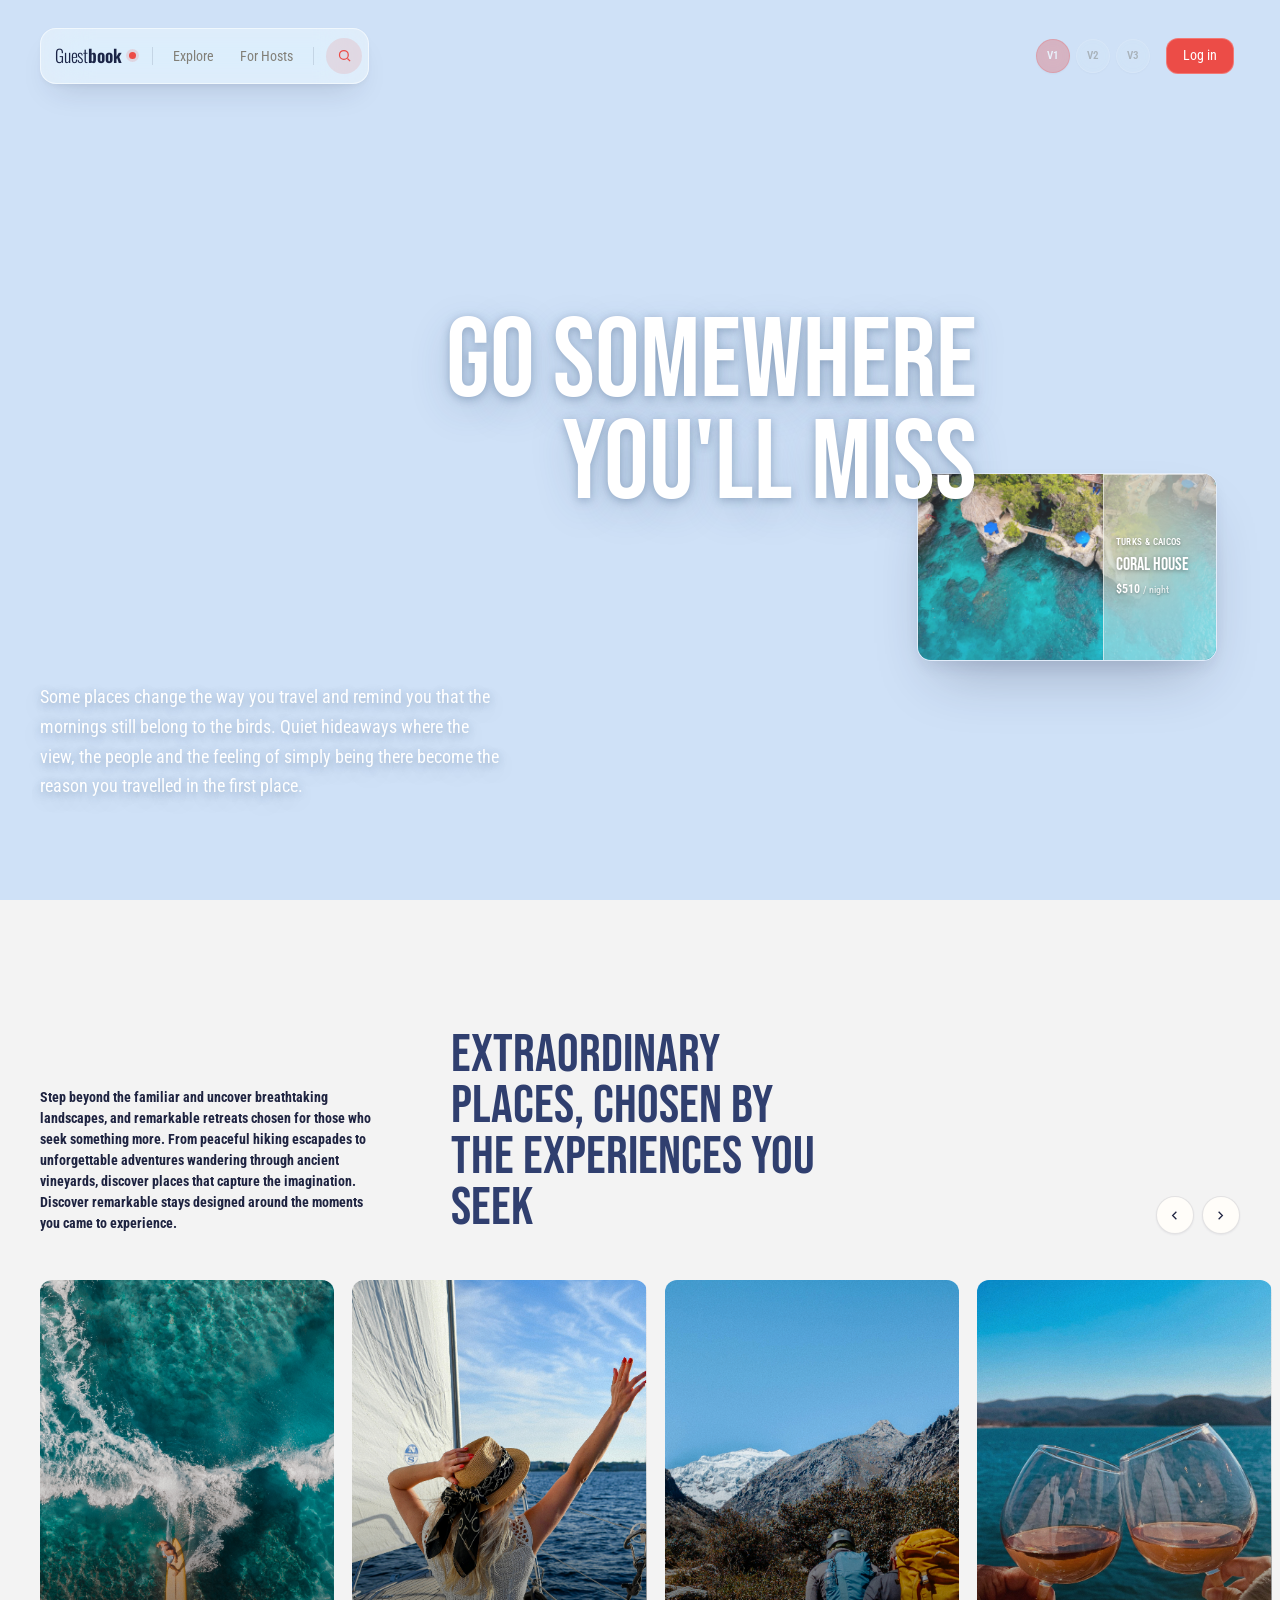
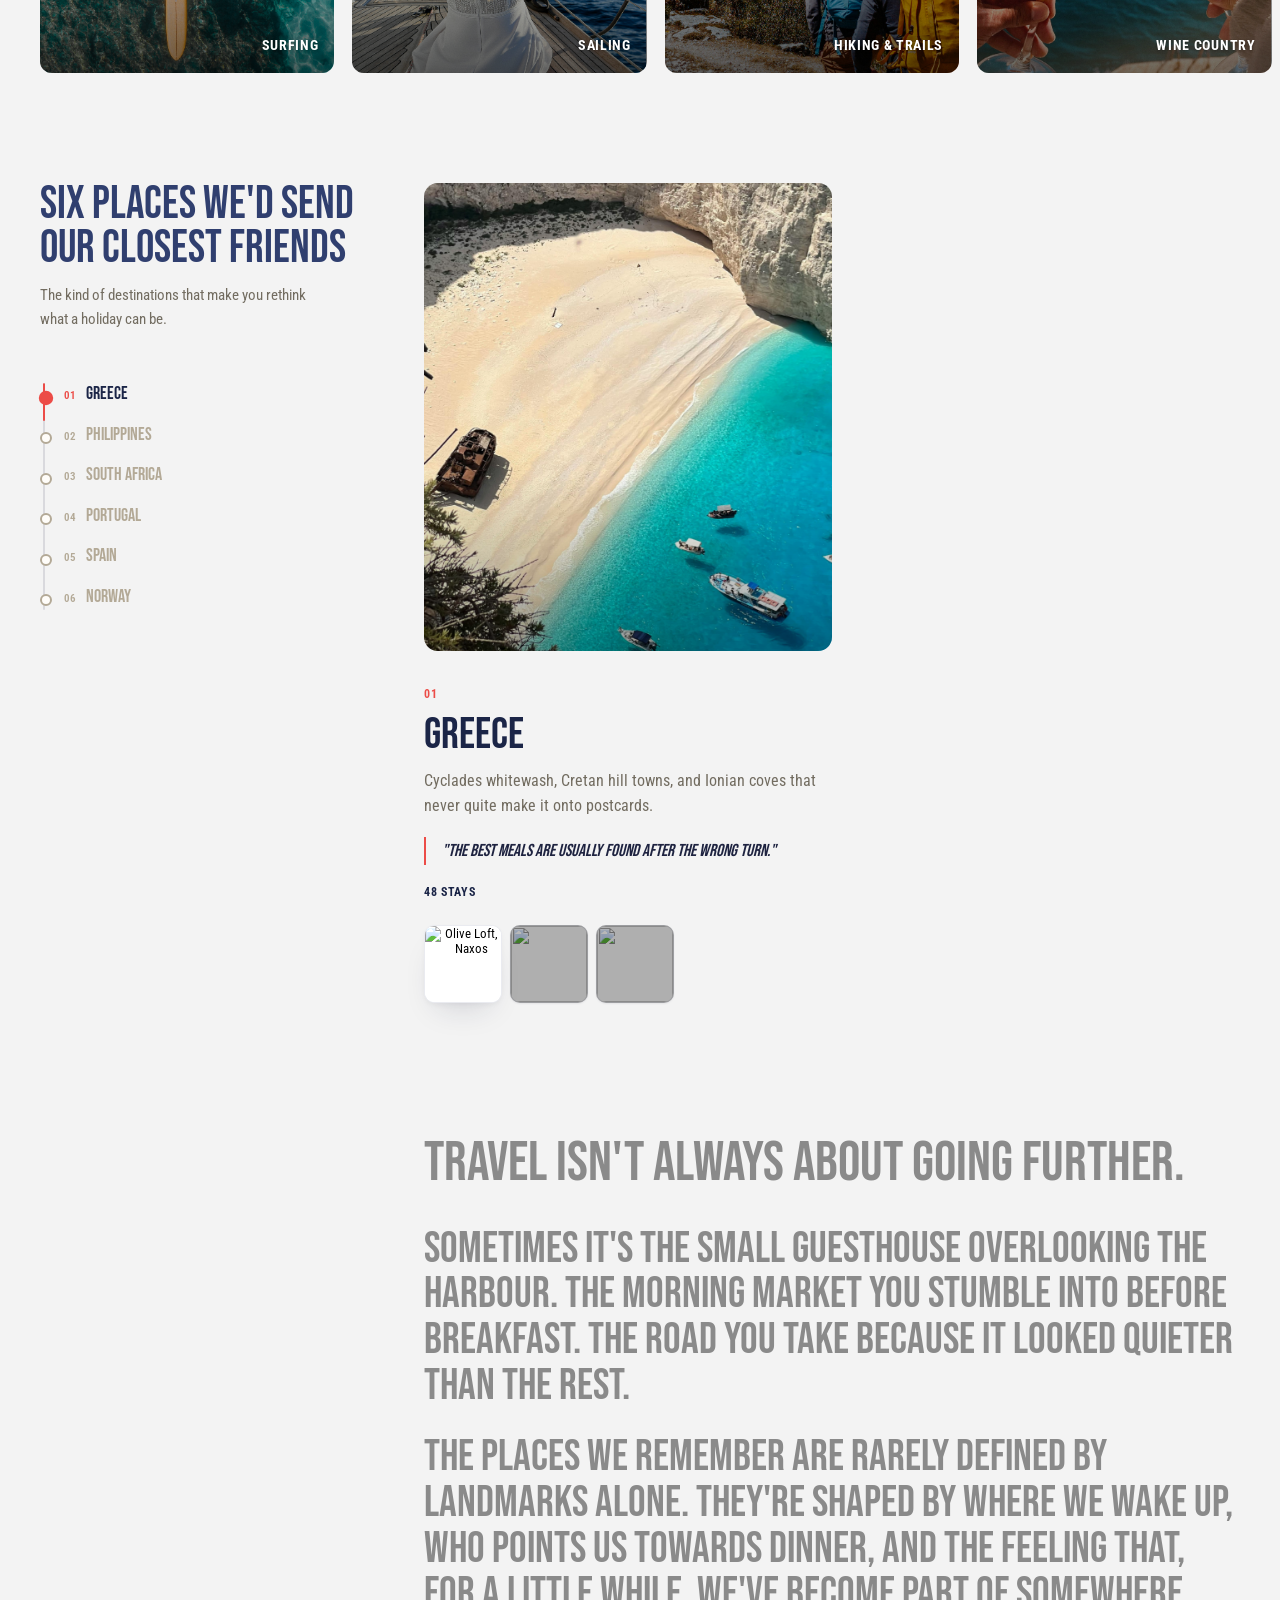
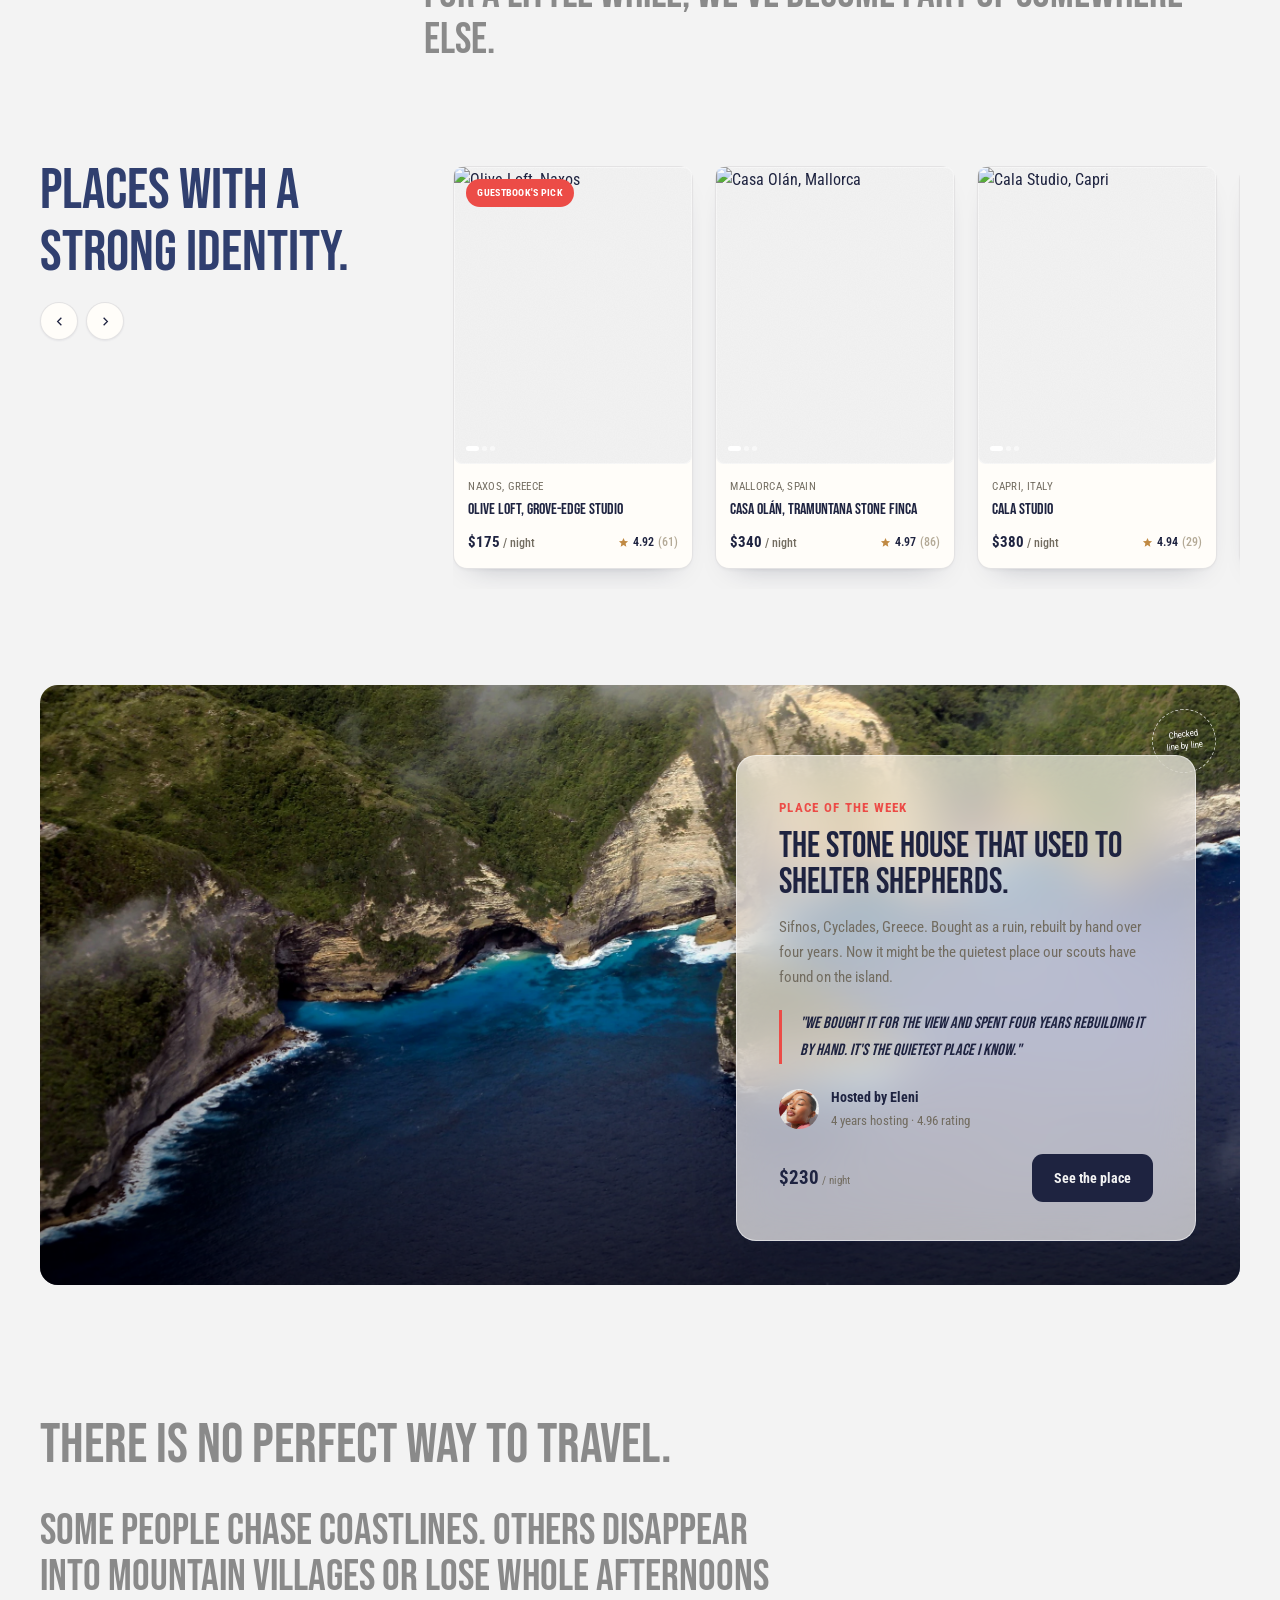
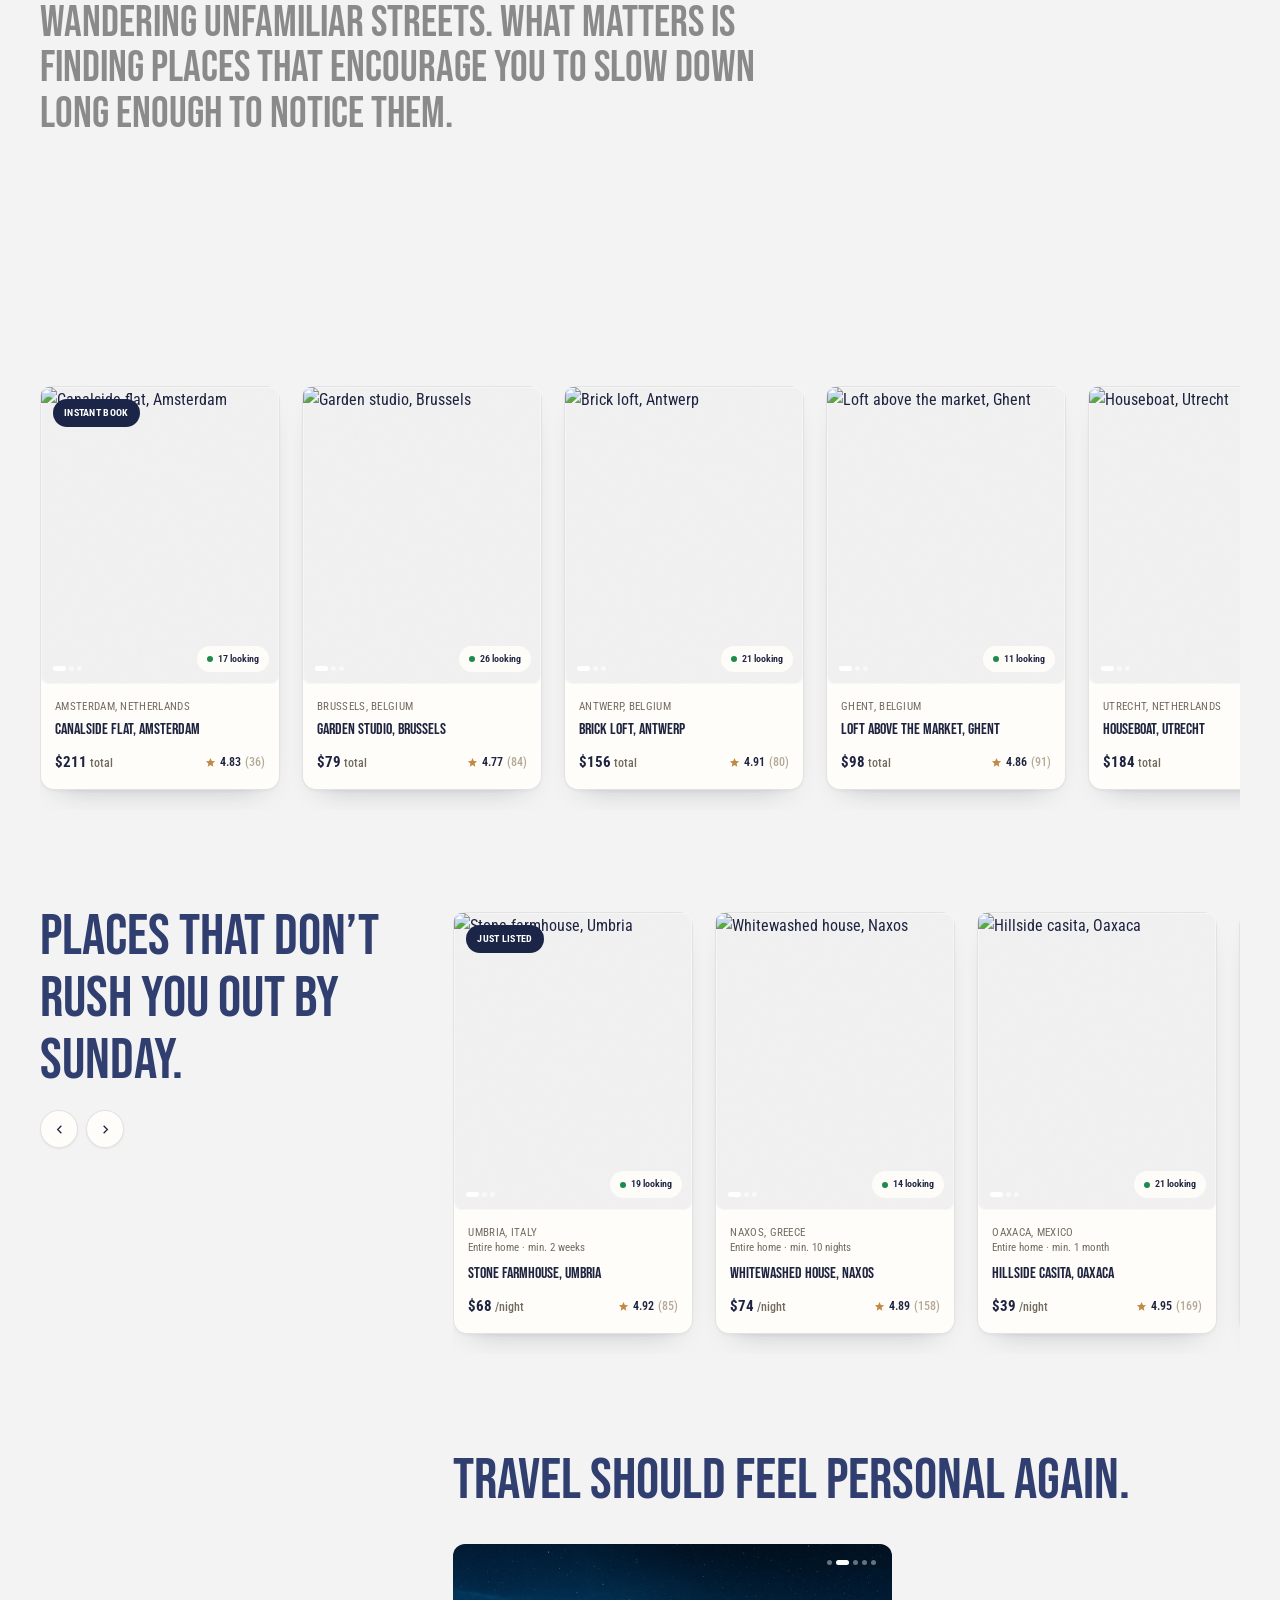
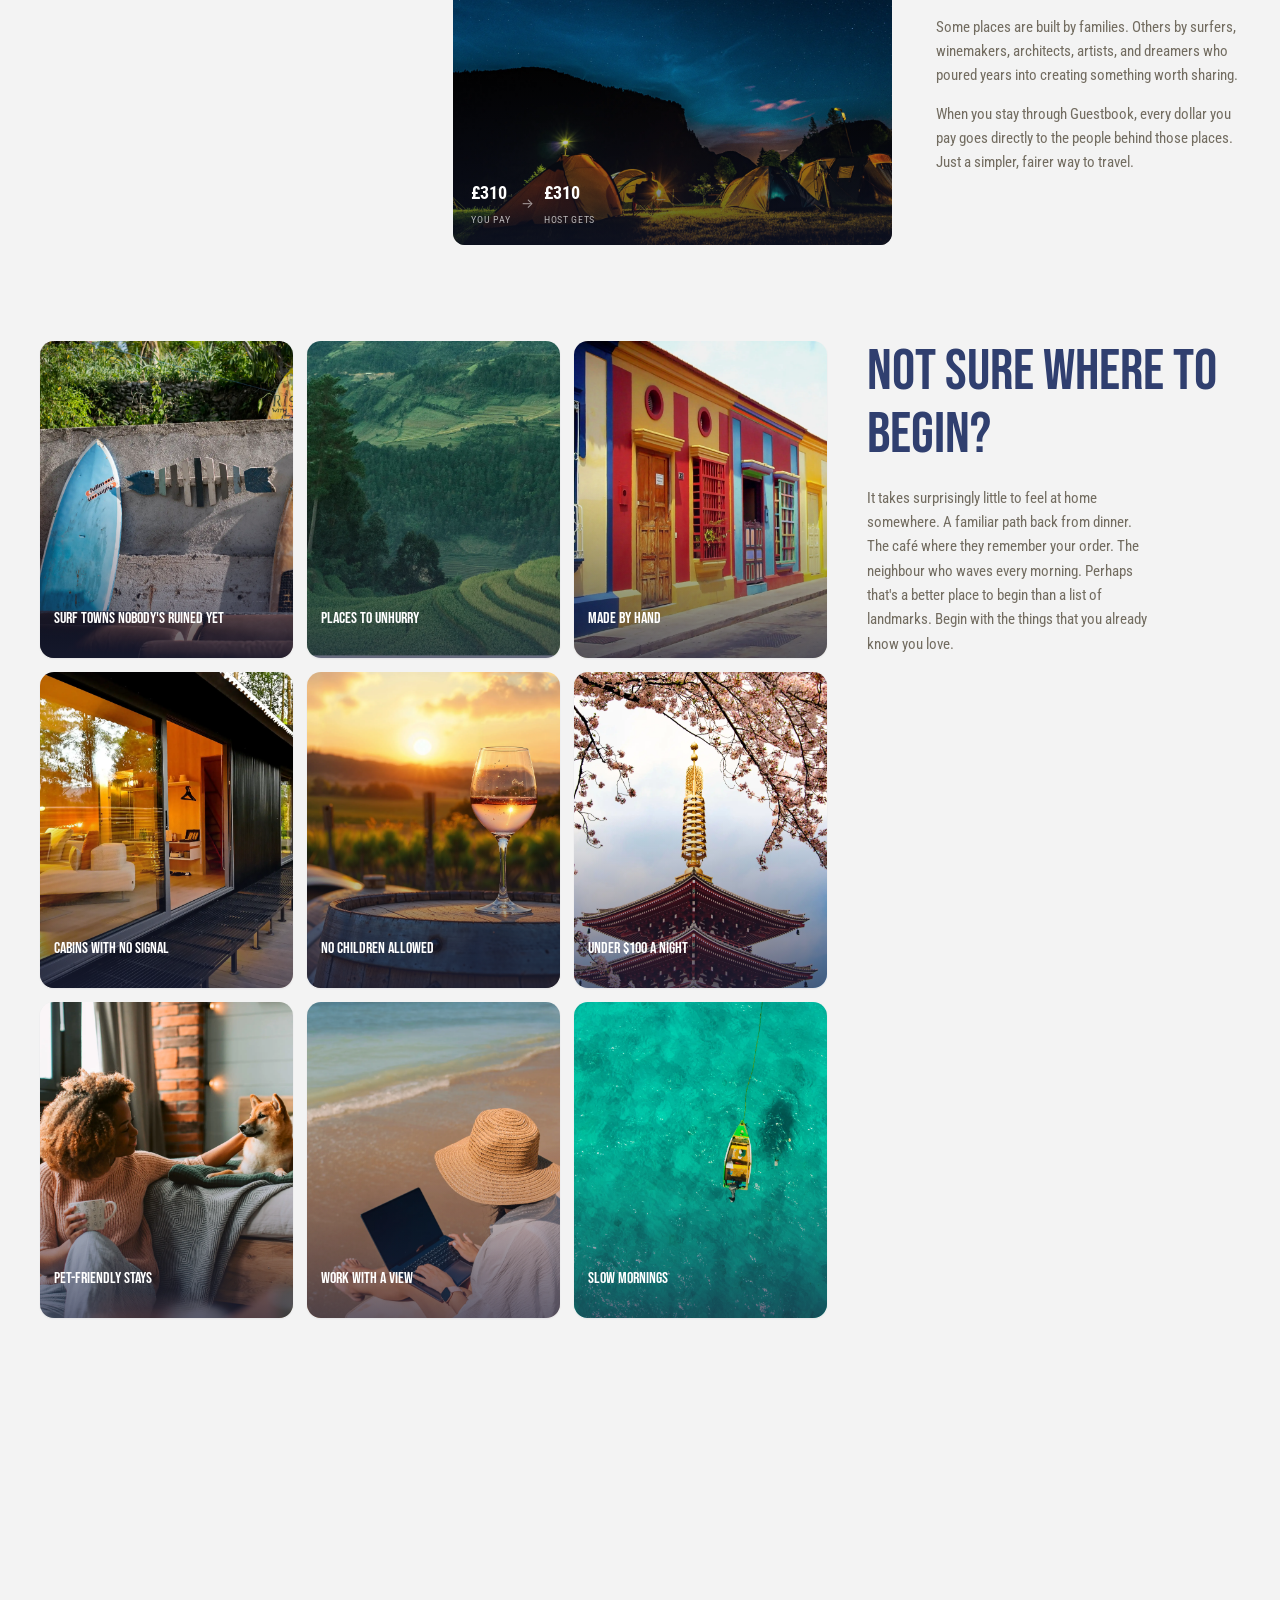
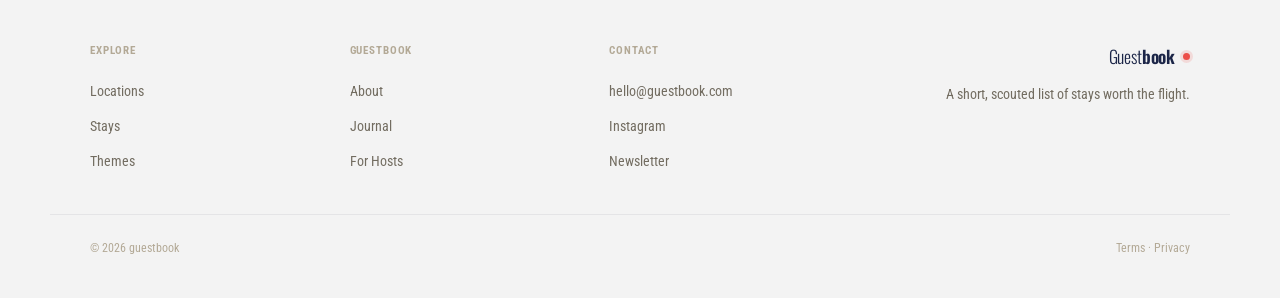
==== v1/index.html @ 3a571636 "Add files via upload" ====
<!DOCTYPE html>
<html lang="en">
<head>
<meta charset="UTF-8">
<meta name="viewport" content="width=device-width, initial-scale=1.0">
<title>guestbook · stays worth the flight</title>
<meta name="description" content="A short, scouted list of stays worth the flight — hand-picked homes across six locations, updated a few times a year, never padded to look longer.">
<meta name="theme-color" content="#1B2547">
<meta property="og:title" content="guestbook · stays worth the flight">
<meta property="og:description" content="A short, scouted list of stays worth the flight — hand-picked homes across six locations, updated a few times a year.">
<meta property="og:image" content="../listings/1.webp">
<meta property="og:type" content="website">
<meta name="twitter:card" content="summary_large_image">
<link rel="icon" type="image/svg+xml" href="data:image/svg+xml,%3Csvg%20xmlns%3D%27http%3A//www.w3.org/2000/svg%27%20viewBox%3D%270%200%2064%2064%27%3E%3Crect%20width%3D%2764%27%20height%3D%2764%27%20rx%3D%2714%27%20fill%3D%27%2362addc%27/%3E%3Ctext%20x%3D%2732%27%20y%3D%2745%27%20font-family%3D%27Instrument%20Sans%2C%20-apple-system%2C%20sans-serif%27%20font-weight%3D%27700%27%20font-size%3D%2734%27%20text-anchor%3D%27middle%27%20fill%3D%27%23ffffff%27%3EM%3C/text%3E%3C/svg%3E">
<link rel="preconnect" href="https://fonts.googleapis.com">
<link rel="preconnect" href="https://fonts.gstatic.com" crossorigin>
<link href="https://fonts.googleapis.com/css2?family=Bebas+Neue&family=Oswald:wght@300;400;500;600;700&family=Roboto+Condensed:ital,wght@0,400;0,500;0,700;1,400&family=Barlow+Condensed:wght@400;500;600;700&family=Inter:wght@400;500;600;700&display=swap" rel="stylesheet">
<style>
:root{
  /* surface */
  --peach:#f3f3f3;
  --peach-deep:#f3f3f3;
  --card:#FFFDF9;
  --ink:#1E2340;
  --ink-soft:#726C60;
  --ink-faint:#B3A996;
  --line:rgba(30,35,64,.12);
  --line-soft:rgba(30,35,64,.07);

  /* accents */
  --coral:#EC4C47;
  --coral-deep:#ff364e;
  --navy:#1B2547;
  --amber:#C08A44;

  --f-display:'Bebas Neue', 'Oswald', 'Arial Narrow', 'Haettenschweiler', 'Impact', sans-serif;
  --f-ui:'Roboto Condensed', 'Barlow Condensed', 'Inter', 'Arial Narrow', 'Helvetica Neue', Arial, sans-serif;
  --f-mono:'Roboto Condensed', 'Barlow Condensed', 'Inter', 'Arial Narrow', 'Helvetica Neue', Arial, sans-serif;

  --shadow-sm:0 1px 2px rgba(30,35,64,.07);
  --shadow-md:0 16px 32px -14px rgba(30,35,64,.18), 0 3px 8px -3px rgba(30,35,64,.09);
  --shadow-lg:0 30px 60px -20px rgba(30,35,64,.28), 0 8px 18px -6px rgba(30,35,64,.12);
  --shadow-md-hover:0 16px 32px -14px rgba(30,35,64,.09), 0 3px 8px -3px rgba(30,35,64,.045);
  --shadow-lg-hover:0 30px 60px -20px rgba(30,35,64,.14), 0 8px 18px -6px rgba(30,35,64,.06);
  --ease:cubic-bezier(.22,.61,.36,1);

  --noise-fine:url("data:image/svg+xml;utf8,<svg xmlns='http://www.w3.org/2000/svg' width='180' height='180'><filter id='n'><feTurbulence type='fractalNoise' baseFrequency='0.8' numOctaves='3' stitchTiles='stitch'/><feColorMatrix type='matrix' values='0 0 0 0 0  0 0 0 0 0  0 0 0 0 0  0 0 0 0.16 0'/></filter><rect width='100%25' height='100%25' filter='url(%23n)'/></svg>");
  --coral-wash:linear-gradient(160deg, rgba(255,54,78,.14), rgba(27,37,71,.06));

  /* hero sky */
  --sky-field:#cfe1f7;
}
*{box-sizing:border-box; margin:0; padding:0;}
html{scroll-behavior:smooth;}
body{ background:var(--peach); color:var(--ink); font-family:var(--f-ui); font-size:16px; line-height:1.65; -webkit-font-smoothing:antialiased; overflow-x:hidden; position:relative; }
/* whisper-quiet grain so the peach reads as paper, not a flat swatch */
body::before{ content:''; position:fixed; inset:0; z-index:1; pointer-events:none; opacity:.5; mix-blend-mode:multiply;
  background-image:url("data:image/svg+xml;utf8,<svg xmlns='http://www.w3.org/2000/svg' width='180' height='180'><filter id='n'><feTurbulence type='fractalNoise' baseFrequency='0.9' numOctaves='2' stitchTiles='stitch'/><feColorMatrix type='matrix' values='0 0 0 0 0  0 0 0 0 0  0 0 0 0 0  0 0 0 0.03 0'/></filter><rect width='100%25' height='100%25' filter='url(%23n)'/></svg>");
}
a{ color:inherit; text-decoration:none; }
img{ max-width:100%; display:block; }
button{ font-family:inherit; cursor:pointer; border:none; background:none; }
:focus-visible{ outline:2px solid var(--coral); outline-offset:3px; }
.wrap{ max-width:1360px; margin:0 auto; padding:0 40px; }
section.wrap{ margin-bottom:96px; }
#journal{ margin-bottom:100px; }
section{ position:relative; }
.reveal{ opacity:0; transform:translateY(18px); transition:opacity .8s var(--ease), transform .8s var(--ease); }
.reveal.in-view{ opacity:1; transform:translateY(0); }
.eyebrow{ display:inline-flex; align-items:center; gap:8px; font-family:var(--f-ui); font-size:clamp(.75rem,1vw,.875rem); font-weight:700; line-height:1.2; letter-spacing:.1em; text-transform:uppercase; color:var(--coral); margin-bottom:14px; }
.ph{ position:relative; overflow:hidden; background:var(--peach-deep); }
.ph img{ width:100%; height:100%; object-fit:cover; }
.ph .shade{ position:absolute; inset:0; background:linear-gradient(180deg, rgba(0,0,0,0) 45%, rgba(0,0,0,.55) 100%); pointer-events:none; }

main{ padding-top:0; }
.hero{ position:relative; z-index:2; padding-top:0; padding-bottom:11vh; margin-bottom:130px; min-height:100vh; display:flex; align-items:flex-end; overflow:hidden; isolation:isolate; }
.hero-media{
  position:absolute; inset:0; z-index:-2; overflow:hidden;
  background-color:var(--sky-field);
}
.hero .wrap{ width:100%; }

@media (max-width:640px){
  .sec-head h2{ white-space:normal; }
}
@media (max-width:760px){
  .hero{ padding-top:0; padding-bottom:9vh; min-height:88vh; }
}

/* ============ HERO ============ */
/* 18-column x 8-row overlay grid for placing hero elements */
.hero-grid{ position:relative; display:grid; grid-template-columns:repeat(18,1fr); grid-template-rows:repeat(8,minmax(0,1fr)); gap:8px; height:calc(64vh + 100px); }

.hero-left{ position:absolute; top:25%; height:calc(25% + 10px); right:calc(27.7778% - 70px); width:calc(46.6667% + 10px); z-index:10; display:flex; align-items:center; justify-content:flex-end; }

/* glass scale card, sits under the header — reposition by editing top/right on .hero-scale */
.hero-scale{ position:absolute; z-index:5; top:calc(50% + 10px); right:calc(27.7778% - 70px - 60px - 90px - 90px); width:calc((46.6667% + 10px) / 2 * 1.5 * 0.7); height:calc((25% + 10px) / 2 * 2 * 1.5 * 0.7); border-radius:14px; overflow:hidden; box-shadow:var(--shadow-lg); border:1px solid rgba(255,255,255,.4); isolation:isolate; }
.hero-scale-media{ position:absolute; inset:0; width:100%; height:100%; }
.hero-scale-media img{ position:absolute; inset:0; width:100%; height:100%; object-fit:cover; opacity:0; transition:opacity 1.1s ease; }
.hero-scale-media img.is-active{ opacity:1; z-index:1; }
.hero-scale-sheen{ position:absolute; inset:0; z-index:2; pointer-events:none; background:rgba(255,255,255,.14); }
.hero-scale-glass{ position:absolute; top:0; right:0; z-index:3; width:38%; height:100%; background:rgba(255,255,255,.42); backdrop-filter:blur(34px) saturate(160%); -webkit-backdrop-filter:blur(34px) saturate(160%); border-left:1px solid rgba(255,255,255,.55); box-shadow:inset 0 1px 0 rgba(255,255,255,.55); display:flex; flex-direction:column; justify-content:center; align-items:flex-start; gap:6px; padding:10px 12px; }
.hero-scale-loc{ font-family:var(--f-mono); font-size:.56rem; letter-spacing:.04em; text-transform:uppercase; font-weight:600; color:#fff; text-shadow:0 1px 3px rgba(0,0,0,.35); }
.hero-scale-title{ font-family:var(--f-display); font-weight:400; font-size:1.1rem; line-height:1.05; letter-spacing:0; color:#fff; text-shadow:0 1px 4px rgba(0,0,0,.4); }
.hero-scale-price{ font-family:var(--f-mono); font-weight:700; font-size:.72rem; color:#fff; text-shadow:0 1px 3px rgba(0,0,0,.35); }
.hero-scale-price span{ font-weight:500; color:rgba(255,255,255,.75); font-size:.62rem; }
.hero-text h1{ font-family:var(--f-display); font-weight:400; font-size:calc(clamp(3.6rem,8vw,7rem) + 10px); line-height:.9; letter-spacing:0; color:#fff; max-width:960px; text-align:right; transform:translateY(30px); text-shadow:0 2px 10px rgba(47,77,114,.35), 0 12px 40px rgba(47,77,114,.2); }
@media (min-width:1300px){
  .hero-text h1{ font-size:calc(clamp(4.8rem,6vw,5.2rem) + 10px); line-height:.95; }
}
.hw-light{ font-weight:400; }

/* ---- subheading: sits where the heading used to live, bottom-left ---- */
.hero-sub{ grid-column:1 / 8; grid-row:6 / 9; align-self:end; position:relative; z-index:5; font-family:var(--f-ui); font-size:1.125rem; font-weight:400; color:#fff; text-shadow:0 2px 8px rgba(47,77,114,.35), 0 8px 26px rgba(47,77,114,.22); max-width:480px; line-height:1.65; margin-top:0; }

@media (max-width:900px){
  .hero-grid{ grid-template-columns:1fr; grid-template-rows:auto; height:auto; gap:24px; }
  .hero-left{ position:static; top:auto; right:auto; height:auto; width:auto; z-index:auto; align-items:flex-start; justify-content:flex-start; order:1; }
  .hero-text h1{ text-align:left; }
  .hero-sub{ grid-column:auto; grid-row:auto; align-self:auto; margin-top:0; order:2; }
  .hero-scale{ position:relative; z-index:auto; top:auto; right:auto; width:100%; max-width:260px; height:auto; aspect-ratio:4/5; order:3; }
}

/* ============ ACTIVITY STRIP ============ */
.activity-strip{ margin-bottom:90px; }
.activity-head-grid{ display:grid; grid-template-columns:1fr 1fr 1fr; gap:32px; align-items:end; margin-bottom:40px; }
.activity-sub{ font-family:var(--f-ui); font-weight:700; font-size:.85rem; line-height:1.55; color:var(--ink); max-width:340px; }
.activity-head-text h2{
  font-family:var(--f-display); font-weight:400; font-size:clamp(2.4rem,4.2vw,3.4rem); line-height:.95; letter-spacing:0; color:var(--navy); max-width:none; white-space:normal; text-align:left;
}
.activity-head-grid .row-nav{ justify-self:end; }
@media (max-width:900px){
  .activity-head-grid{ grid-template-columns:1fr; gap:18px; }
  .activity-head-grid .row-nav{ justify-self:start; }
}
.sec-head{ display:flex; align-items:flex-end; justify-content:space-between; gap:20px; flex-wrap:wrap; margin-bottom:26px; }
.sec-head h2{
  font-family:var(--f-display); font-weight:400; font-size:clamp(2.4rem,4.6vw,3.6rem); line-height:1.08; letter-spacing:0; max-width:820px; white-space:normal;
  color:var(--navy);
}
.sec-head h2 .wd{ display:inline-block; overflow:hidden; vertical-align:top; padding-bottom:0.12em; margin-bottom:-0.12em; }
.sec-head h2 .wd-i{ display:inline-block; will-change:transform, opacity; transform:translateY(105%) rotate(2deg); opacity:0; transition:transform .68s var(--ease), opacity .5s ease; }
.sec-head h2.words-in .wd-i{ transform:translateY(0) rotate(0deg); opacity:1; }
@media (prefers-reduced-motion:reduce){
  .sec-head h2 .wd-i{ transform:none; opacity:1; transition:none; }
}
.sec-head p{ color:var(--ink-soft); font-size:.92rem; max-width:280px; }

/* alternate section rhythm — breaks up the repeating kicker/h2/row pattern */
.sec-head--right{ justify-content:flex-end; text-align:right; }
.sec-head--right .eyebrow{ justify-content:flex-end; }
.sec-head--right .eyebrow::before{ order:1; }
.sec-head--right p{ margin-left:auto; }
@media (max-width:640px){
  .sec-head--right{ align-items:flex-start; text-align:left; justify-content:flex-start; }
  .sec-head--right .eyebrow{ justify-content:flex-start; }
  .sec-head--right .eyebrow::before{ display:inline-block; order:0; }
  .sec-head--right p{ margin:0; }
}
.sec-head--stack{ flex-direction:column; align-items:flex-start; gap:18px; }
.sec-head--stack h2{ max-width:340px; }

/* ============ SPLIT GRID (1/3 : 2/3 header/listing layouts) ============ */
.split-grid{ display:grid; grid-template-columns:repeat(3,1fr); gap:32px 40px; align-items:start; margin-top:70px; }
.split-grid .sec-head{ margin-bottom:0; }
.split-grid--head-right-full > .sec-head{ grid-column:2 / 4; }
.split-grid-row{ grid-column:2 / 4; }
.split-grid-row--full{ grid-column:1 / 4; }
.split-grid-row.listing-row{ max-width:none; margin:0; padding-left:0; }
.split-grid--head-left .sec-head{ position:sticky; top:120px; align-self:start; }
@media (max-width:900px){
  .split-grid{ grid-template-columns:1fr; gap:22px; margin-top:50px; }
  .split-grid > *{ grid-column:1 / 2 !important; }
  .split-grid--head-left .sec-head{ position:relative; top:0; }
}

.act-row{ display:flex; gap:18px; overflow-x:auto; max-width:1360px; margin:0 auto; padding:6px 40px 20px; scroll-snap-type:x proximity; scroll-padding-left:40px; scrollbar-width:none; }
.act-row::-webkit-scrollbar{ display:none; }
.act-card{ position:relative; flex:0 0 auto; width:min(23vw,300px); aspect-ratio:3/4; border-radius:12px; overflow:hidden; scroll-snap-align:start; transition:transform .3s var(--ease); isolation:isolate; }
.act-card:hover{ transform:translateY(-4px); }
.act-card::after{ content:''; position:absolute; inset:0; z-index:1; pointer-events:none; opacity:.4; mix-blend-mode:multiply; background-image:var(--noise-fine); }
.act-card::before{ content:''; position:absolute; inset:0; z-index:1; pointer-events:none; background:var(--coral-wash); opacity:0; transition:opacity .4s ease; }
.act-card:hover::before{ opacity:1; }
.act-card.ph img{ position:absolute; left:0; top:-12%; width:100%; height:124%; object-fit:cover; transform:translateY(var(--py,0px)); will-change:transform; }
.act-cap{ position:absolute; left:16px; right:16px; bottom:16px; z-index:2; text-align:right; }
.act-name{ font-family:var(--f-ui); font-weight:700; font-size:.85rem; letter-spacing:.05em; text-transform:uppercase; color:#fff; text-shadow:0 1px 3px rgba(0,0,0,.3); }
@media (max-width:900px){ .act-card{ width:min(60vw,280px); } }

/* ============ ROW NAV (shared prev/next arrows for horizontal-scroll rows) ============ */
.row-nav{ display:flex; gap:8px; flex-shrink:0; }
.row-nav button{ width:38px; height:38px; border-radius:50%; border:1px solid var(--line); background:var(--card); display:flex; align-items:center; justify-content:center; color:var(--ink); box-shadow:var(--shadow-sm); transition:border-color .2s ease, transform .15s ease, opacity .2s ease; }
.row-nav button:hover{ border-color:var(--ink-faint); transform:translateY(-1px); }
.row-nav button:disabled{ opacity:.35; pointer-events:none; }
.row-nav button svg{ width:15px; height:15px; }

/* ============ DESTINATION SHOWCASE — sticky index, cinematic scroll track ============ */
.destinations-section{ margin-top:10px; }
.dest-grid{ display:grid; grid-template-columns:320px 1fr; gap:64px; align-items:start; margin-top:44px; }
.dest-sticky{ position:sticky; top:120px; display:flex; flex-direction:column; gap:44px; align-self:start; }
.dest-intro h2{ font-family:var(--f-display); font-weight:400; font-size:clamp(2.2rem,3.6vw,3rem); line-height:.95; letter-spacing:0; color:var(--navy); margin-bottom:14px; }
.dest-intro p{ font-family:var(--f-ui); font-size:.95rem; line-height:1.55; color:var(--ink-soft); max-width:280px; }

.dest-index{ position:relative; display:flex; flex-direction:column; padding-left:24px; }
.dest-index-line{ position:absolute; left:3px; top:8px; bottom:8px; width:2px; background:var(--line); border-radius:2px; overflow:hidden; }
.dest-index-fill{ position:absolute; top:0; left:0; width:100%; height:16.67%; background:var(--coral); border-radius:2px; transition:height .4s var(--ease); }
.dest-index-item{ position:relative; display:flex; align-items:baseline; gap:10px; padding:10px 0; color:var(--ink-faint); transition:color .35s ease; }
.dest-index-item::before{ content:''; position:absolute; left:-24px; top:50%; width:8px; height:8px; margin-top:-4px; border-radius:50%; background:var(--card); border:2px solid var(--ink-faint); transition:border-color .35s ease, background .35s ease, transform .35s ease; }
.dest-index-item .din-num{ font-family:var(--f-ui); font-weight:620; font-size:.7rem; letter-spacing:.02em; }
.dest-index-item .din-name{ font-family:var(--f-display); font-size:1.15rem; line-height:1; }
.dest-index-item.is-active{ color:var(--navy); }
.dest-index-item.is-active::before{ border-color:var(--coral); background:var(--coral); transform:scale(1.2); }
.dest-index-item.is-active .din-num{ color:var(--coral); }
.dest-index-item:hover{ color:var(--navy); }

.dest-track{ display:flex; flex-direction:column; max-width:50%; }
.dest-beat{ display:none; }
.dest-beat.is-active{ display:block; }
.dest-media{ position:relative; height:52vh; min-height:340px; max-height:500px; border-radius:14px; overflow:hidden; isolation:isolate; opacity:0; transform:scale(1.05); transition:opacity 1.1s var(--ease), transform 1.3s var(--ease); }
.dest-media.in-view{ opacity:1; transform:scale(1); }
.dest-media::after{ content:''; position:absolute; inset:0; background:linear-gradient(180deg, rgba(0,0,0,0) 62%, rgba(0,0,0,.38) 100%); pointer-events:none; z-index:1; }
.dest-media img{ position:absolute; left:0; top:-10%; width:100%; height:120%; object-fit:cover; transform:translateY(var(--py,0px)); will-change:transform; }

.dest-copy{ max-width:560px; margin-top:34px; }
.dest-copy .reveal{ opacity:0; transform:translateY(16px); transition:opacity .7s var(--ease), transform .7s var(--ease); }
.dest-copy .reveal.in-view{ opacity:1; transform:translateY(0); }
.dest-copy .reveal:nth-child(1){ transition-delay:.05s; }
.dest-copy .reveal:nth-child(2){ transition-delay:.15s; }
.dest-copy .reveal:nth-child(3){ transition-delay:.25s; }
.dest-copy .reveal:nth-child(4){ transition-delay:.35s; }
.dest-copy .reveal:nth-child(5){ transition-delay:.45s; }
.dest-num{ display:block; font-family:var(--f-ui); font-weight:700; font-size:.72rem; letter-spacing:.08em; color:var(--coral); margin-bottom:10px; }
.dest-copy h3{ font-family:var(--f-display); font-weight:400; font-size:clamp(2rem,3.6vw,2.75rem); line-height:.95; letter-spacing:0; color:var(--navy); margin-bottom:12px; }
.dest-copy p{ font-family:var(--f-ui); font-size:1rem; line-height:1.6; color:var(--ink-soft); max-width:460px; }
.dest-quote{ font-family:var(--f-display); font-style:italic; font-size:1.08rem; color:var(--ink); margin-top:18px; border-left:2px solid var(--coral); padding-left:16px; max-width:420px; }
.dest-count{ display:inline-block; margin-top:18px; font-family:var(--f-ui); font-weight:700; font-size:.72rem; text-transform:uppercase; letter-spacing:.06em; color:var(--navy); }
.dest-peek{ display:flex; gap:8px; margin-top:20px; }
.dp-thumb{ position:relative; width:78px; height:78px; flex-shrink:0; border-radius:10px; overflow:hidden; padding:0; border:1px solid var(--line); box-shadow:var(--shadow-sm); cursor:zoom-in; background:var(--peach-deep); filter:brightness(.72); transition:filter .7s ease, box-shadow .5s var(--ease); }
.dp-thumb img{ width:100%; height:100%; object-fit:cover; display:block; }
.dp-thumb.is-glow{ filter:brightness(1.08); box-shadow:var(--shadow-md); z-index:2; }
.dp-thumb:hover{ filter:brightness(1.08); box-shadow:var(--shadow-md-hover); }

/* click-to-expand lightbox */
.lightbox-overlay{ position:fixed; inset:0; z-index:1000; background:rgba(18,18,16,.84); display:flex; align-items:center; justify-content:center; padding:40px; opacity:0; pointer-events:none; transition:opacity .3s ease; }
.lightbox-overlay.is-open{ opacity:1; pointer-events:auto; }
.lightbox-overlay img{ max-width:min(90vw,820px); max-height:82vh; border-radius:14px; box-shadow:var(--shadow-lg); transform:scale(.96); transition:transform .3s var(--ease); }
.lightbox-overlay.is-open img{ transform:scale(1); }
.lightbox-close{ position:absolute; top:26px; right:30px; width:40px; height:40px; border-radius:50%; background:rgba(255,255,255,.12); border:1px solid rgba(255,255,255,.25); color:#fff; display:flex; align-items:center; justify-content:center; font-size:1.1rem; transition:background .2s ease; }
.lightbox-close:hover{ background:rgba(255,255,255,.22); }

/* ============ SCROLL-SCRUB EDITORIAL TEXT (words darken as you scroll past them) ============ */
.stw-w{ color:#303f6f; transition:color .3s ease; }
.stw-w.is-lit{ color:var(--navy); }
.stw-w--coral{ color:#8a8a8a; }
.stw-w--coral.is-lit{ color:var(--navy); }

.scroll-note-section{ margin-top:130px; margin-bottom:90px; }
.scroll-note-grid{ display:grid; grid-template-columns:320px 1fr; gap:64px; align-items:start; }
.scroll-note-spacer{ display:block; }

.scroll-note-text p{ font-family:var(--f-display); font-weight:400; font-size:clamp(2.1rem,3.4vw,2.9rem); line-height:1.18; margin:0 0 26px; }
.scroll-note-text p:last-child{ margin-bottom:0; }
.scroll-note-text p:first-child{ font-size:clamp(2.6rem,4.4vw,3.6rem); line-height:1.1; margin-bottom:32px; }
.scroll-note-text p:not(:first-child){ font-family:var(--f-display); font-weight:300; font-size:clamp(2.1rem,3.4vw,2.9rem); line-height:1.05; color:var(--ink-soft); }

.scroll-note-text--half{ max-width:62%; margin:0; }

@media (max-width:900px){
  .scroll-note-section{ margin-top:70px; margin-bottom:60px; }
  .scroll-note-grid{ grid-template-columns:1fr; gap:0; }
  .scroll-note-spacer{ display:none; }
  .scroll-note-text--half{ max-width:100%; }
}

@media (max-width:900px){
  .dest-grid{ grid-template-columns:1fr; gap:36px; }
  .dest-sticky{ position:relative; top:0; }
  .dest-index{ flex-direction:row; flex-wrap:wrap; gap:8px 18px; padding-left:0; }
  .dest-index-line{ display:none; }
  .dest-index-item{ padding:4px 0; }
  .dest-index-item::before{ display:none; }
  .dest-track{ max-width:100%; }
  .dest-media{ height:46vh; min-height:280px; max-height:none; }
}

/* ============ REAL LISTING ROW (full interactive cards) ============ */
.listing-row{ display:flex; gap:22px; overflow-x:auto; max-width:1180px; margin:0 auto; padding:6px 40px 20px; scroll-behavior:smooth; scrollbar-width:none; }
.listing-row::-webkit-scrollbar{ display:none; }
.listing-card{ flex:0 0 240px; background:var(--card); border:1px solid var(--line); border-radius:14px; padding:14px; display:flex; flex-direction:column; box-shadow:0 14px 28px -20px rgba(30,35,64,.35), 0 2px 5px -2px rgba(30,35,64,.08); transition:border-color .3s ease, transform .45s var(--ease), box-shadow .45s var(--ease); }
.listing-card:hover{ border-color:var(--ink-faint); transform:translateY(-6px); box-shadow:var(--shadow-lg-hover); }
.lc-image{ position:relative; aspect-ratio:4/5; border-radius:8px; overflow:hidden; margin:-14px -14px 14px; background:var(--peach-deep); isolation:isolate; box-shadow:inset 0 0 0 1px rgba(255,255,255,.5); }
.lc-image::after{ content:''; position:absolute; inset:0; z-index:2; pointer-events:none; opacity:.4; mix-blend-mode:multiply;
  background-image:url("data:image/svg+xml;utf8,<svg xmlns='http://www.w3.org/2000/svg' width='180' height='180'><filter id='n'><feTurbulence type='fractalNoise' baseFrequency='0.9' numOctaves='2' stitchTiles='stitch'/><feColorMatrix type='matrix' values='0 0 0 0 0  0 0 0 0 0  0 0 0 0 0  0 0 0 0.05 0'/></filter><rect width='100%25' height='100%25' filter='url(%23n)'/></svg>"); }
.lc-image::before{ content:''; position:absolute; inset:0; z-index:2; pointer-events:none; background:linear-gradient(160deg, rgba(255,54,78,.14), rgba(27,37,71,.06)); opacity:0; transition:opacity .4s ease; }
.listing-card:hover .lc-image::before{ opacity:1; }
.lc-photos{ position:absolute; inset:0; }
.lc-photos img{ position:absolute; inset:0; width:100%; height:100%; object-fit:cover; opacity:0; transition:opacity .5s ease, transform 6s cubic-bezier(.19,1,.22,1); }
.lc-photos img.is-active{ opacity:1; z-index:1; }
.listing-card:hover .lc-photos img.is-active{ transform:scale(1.09) translateY(-1.5%); }
.listing-card:hover .lc-dots{ opacity:0; }
.lc-badge{ position:absolute; top:12px; left:12px; z-index:5; font-family:var(--f-mono); font-size:.62rem; font-weight:700; text-transform:uppercase; letter-spacing:.03em; color:#fff; padding:6px 11px; border-radius:100px; }
.lc-badge--pick{ background:var(--coral); }
.lc-badge--new, .lc-badge--instant{ background:var(--navy); }
.lc-badge--listed{ background:var(--navy); }
.lc-dots{ position:absolute; bottom:13px; left:12px; z-index:3; display:flex; gap:3px; }
.lc-dots span{ width:5px; height:5px; border-radius:100px; background:rgba(255,255,255,.55); transition:width .3s ease, background .3s ease; }
.lc-dots span.is-active{ width:13px; background:#fff; }
.lc-hover{ position:absolute; inset:0; z-index:4; padding:14px; display:flex; flex-direction:column; justify-content:flex-end; background:linear-gradient(180deg, rgba(23,38,43,0) 40%, rgba(23,38,43,.82) 100%); opacity:0; transition:opacity .3s ease; pointer-events:none; }
.listing-card:hover .lc-hover{ opacity:1; }
.lc-teaser{ font-family:var(--f-display); font-style:italic; font-weight:500; color:#fff; font-size:.86rem; line-height:1.3; margin-bottom:8px; }
.lc-meta-hover{ display:flex; align-items:center; gap:6px; flex-wrap:wrap; font-family:var(--f-ui); font-size:.7rem; color:rgba(255,254,251,.9); }
.lc-meta-hover .lc-sep{ opacity:.5; }
.lc-loc{ font-family:var(--f-mono); font-size:.66rem; color:var(--ink-soft); text-transform:uppercase; letter-spacing:.03em; margin-bottom:4px; }
.lc-title{ font-family:var(--f-display); font-weight:500; font-size:.98rem; line-height:1.3; margin-bottom:10px; }
.lc-bottom{ display:flex; justify-content:space-between; align-items:center; margin-top:auto; }
.lc-price{ font-family:var(--f-mono); font-weight:700; font-size:.92rem; }
.lc-price span{ font-weight:500; color:var(--ink-soft); font-size:.78rem; }
.lc-rating{ display:flex; align-items:center; gap:4px; font-family:var(--f-mono); font-weight:600; font-size:.78rem; flex-shrink:0; }
.lc-rating svg{ width:11px; height:11px; color:var(--amber); }
.lc-rating .lc-count{ color:var(--ink-faint); font-weight:500; }
.lc-looking{ position:absolute; bottom:12px; right:10px; z-index:5; display:flex; align-items:center; gap:5px; background:rgba(255,253,249,.92); color:var(--ink); font-family:var(--f-ui); font-size:.64rem; font-weight:600; padding:5px 10px; border-radius:100px; }
.lc-looking::before{ content:""; width:6px; height:6px; border-radius:50%; background:#1F8A4C; flex-shrink:0; }
.lc-stay-tag{ color:var(--ink-soft); font-weight:400; font-size:.7rem; margin-top:-6px; margin-bottom:6px; }
@media (max-width:900px){
  .listing-card{ flex-basis:190px; }
}

/* ============ TRAVEL SHOULD FEEL PERSONAL AGAIN ============ */
.personal-section{ margin-top:70px; margin-bottom:100px; }
.split-grid-spacer{ display:block; }
.personal-head{ margin-bottom:28px; }
.personal-row{ display:grid; grid-template-columns:1.3fr .9fr; gap:44px; align-items:center; }
.personal-copy--right p{ color:var(--ink-soft); font-size:.92rem; line-height:1.65; margin:0 0 14px; }
.personal-copy--right p:last-child{ margin-bottom:0; }
.personal-card{ position:relative; aspect-ratio:16/11; border-radius:12px; overflow:hidden; isolation:isolate; transition:transform .3s var(--ease); }
.personal-card:hover{ transform:translateY(-4px); }
.pc-photos{ position:absolute; inset:0; }
.pc-photos img{ position:absolute; inset:0; width:100%; height:100%; object-fit:cover; opacity:0; transition:opacity 1.2s ease; }
.pc-photos img.is-active{ opacity:1; z-index:1; }
.pc-shade{ position:absolute; inset:0; z-index:2; background:linear-gradient(180deg, rgba(15,20,40,0) 42%, rgba(15,20,40,.75) 100%); pointer-events:none; }
.pc-dots{ position:absolute; top:16px; right:16px; z-index:3; display:flex; gap:4px; }
.pc-dots span{ width:5px; height:5px; border-radius:100px; background:rgba(255,255,255,.4); transition:width .3s ease, background .3s ease; }
.pc-dots span.is-active{ width:13px; background:#fff; }
.pc-payout{ position:absolute; left:18px; right:18px; bottom:18px; z-index:3; }
.pc-figures{ display:flex; align-items:center; gap:10px; }
.pc-stat{ display:flex; flex-direction:column; gap:3px; }
.pc-num{ font-family:var(--f-mono); font-weight:700; font-size:1.15rem; color:#fff; font-variant-numeric:tabular-nums; min-width:4ch; display:inline-block; }
.pc-lbl{ font-family:var(--f-mono); font-size:.6rem; text-transform:uppercase; letter-spacing:.07em; color:rgba(255,255,255,.68); }
.pc-arrow{ font-weight:400; font-size:.85rem; color:rgba(255,255,255,.55); align-self:center; }
@media (max-width:900px){
  .split-grid-spacer{ display:none; }
  .personal-row{ grid-template-columns:1fr; gap:26px; }
}
@media (max-width:520px){
  .personal-card{ aspect-ratio:4/5; }
}


/* ============ COLLECTIONS ("Not sure where to begin?" — sticky heading, 3x3 grid) ============ */
.coll-layout{ display:grid; grid-template-columns:repeat(3,1fr); gap:40px; align-items:start; }
.coll-grid-wrap{ grid-column:1 / 3; }
.coll-sticky{ grid-column:3 / 4; position:sticky; top:120px; }
.coll-sticky .sec-head{ margin-bottom:0; }

.coll-grid{ display:grid; grid-template-columns:repeat(3, 1fr); gap:14px; }
.coll-card{ position:relative; border-radius:14px; overflow:hidden; isolation:isolate; aspect-ratio:4/5; box-shadow:var(--shadow-sm); transition:box-shadow .3s ease; background:var(--peach-deep); display:block; }
.coll-card:hover{ box-shadow:var(--shadow-md-hover); }
.coll-card img{ position:absolute; inset:0; width:100%; height:100%; min-width:100%; min-height:100%; object-fit:cover; object-position:center; transform:scale(1); transition:transform 4s cubic-bezier(.19,1,.22,1); }
.coll-card:hover img{ transform:scale(1.06); }
.coll-card::after{ content:""; position:absolute; inset:0; z-index:1; background:linear-gradient(180deg, rgba(30,35,64,0) 45%, rgba(30,35,64,.68) 100%); }
.coll-card .cc-body{ position:absolute; left:14px; right:14px; bottom:10px; z-index:2; color:#fff; height:38px; overflow:hidden; }
.coll-card .cc-body h3{ font-family:var(--f-display); font-weight:500; font-size:1rem; margin-bottom:2px; line-height:1.15; }
@media (max-width:900px){
  .coll-layout{ grid-template-columns:1fr; gap:24px; }
  .coll-grid-wrap{ grid-column:1 / 2; }
  .coll-sticky{ grid-column:1 / 2; position:relative; top:0; }
  .coll-grid{ grid-template-columns:repeat(2, 1fr); }
}


/* ============ PLACE OF THE WEEK ============ */
.stay{ border-radius:18px; position:relative; overflow:hidden; isolation:isolate; margin-bottom:96px; min-height:600px; display:flex; align-items:flex-end; justify-content:flex-end; padding:44px; }
.stay-photo{ position:absolute; inset:0; z-index:0; }
.stay-photo.ph img{ position:absolute; left:0; top:-12%; width:100%; height:124%; object-fit:cover; transform:translateY(var(--py,0px)); will-change:transform; }
.stay-stamp{ position:absolute; top:24px; right:24px; z-index:2; width:64px; height:64px; border-radius:50%; border:1.5px dashed rgba(255,255,255,.7); color:#fff; display:flex; align-items:center; justify-content:center; text-align:center; font-family:var(--f-mono); font-size:.56rem; line-height:1.3; transform:rotate(-6deg); }
.stay-body{ position:relative; z-index:2; width:100%; max-width:460px; background:rgba(255,253,249,.68); backdrop-filter:blur(22px) saturate(180%); -webkit-backdrop-filter:blur(22px) saturate(180%); border:1px solid rgba(255,255,255,.5); border-radius:20px; padding:38px 42px; box-shadow:0 30px 70px rgba(15,20,40,.25); }
.stay-body h3{ font-family:var(--f-display); font-weight:400; font-size:clamp(1.75rem,3vw,2.25rem); line-height:1; letter-spacing:0; margin-bottom:14px; }
.stay-body p.stay-desc{ color:var(--ink-soft); font-size:.95rem; line-height:1.65; margin-bottom:20px; }
.stay-quote{ border-left:3px solid var(--coral); padding-left:18px; font-family:var(--f-display); font-style:italic; font-size:1.02rem; margin-bottom:22px; }
.stay-host{ display:flex; align-items:center; gap:12px; margin-bottom:22px; }
.stay-host img{ width:40px; height:40px; border-radius:50%; object-fit:cover; }
.stay-host div{ font-size:.82rem; color:var(--ink-soft); }
.stay-host strong{ display:block; color:var(--ink); font-size:.9rem; }
.stay-foot{ display:flex; align-items:center; justify-content:space-between; }
.stay-price strong{ font-family:var(--f-mono); font-size:1.2rem; }
.stay-price span{ font-family:var(--f-mono); font-size:.68rem; color:var(--ink-soft); }
.stay-cta{ display:inline-flex; align-items:center; gap:8px; background:var(--ink); color:var(--peach); font-size:.86rem; font-weight:700; padding:13px 22px; border-radius:11px; transition:background .2s ease; }
.stay-cta:hover{ background:var(--coral); }
@media (max-width:820px){ .stay{ padding:20px; min-height:560px; align-items:flex-end; } .stay-body{ max-width:100%; padding:28px 26px; } }

/* ============ TRAVELER NOTES WALL ============ */
.notes-layout{ display:grid; grid-template-columns:1fr 6fr; gap:40px; align-items:start; }
.notes-aside{ position:sticky; top:120px; }
.notes-aside p{ font-size:.92rem; line-height:1.65; color:var(--ink-soft); }
.wall{ display:grid; grid-template-columns:repeat(3, 1fr); gap:22px; }
.wall-note{ background:var(--card); border:1px solid var(--line); border-radius:14px; overflow:hidden; box-shadow:var(--shadow-sm); transition:transform .3s var(--ease), box-shadow .3s ease; }
.wall-note:hover{ transform:translateY(-3px); box-shadow:var(--shadow-md-hover); }
.wall-photo{ height:220px; }
@media (max-width:1100px){ .wall{ grid-template-columns:repeat(2, 1fr); } }
@media (max-width:900px){ .notes-layout{ grid-template-columns:1fr; gap:24px; } .notes-aside{ position:relative; top:0; } }
@media (max-width:600px){ .wall{ grid-template-columns:1fr; } }
.wall-body{ padding:16px; }
.wall-quote{ font-family:var(--f-display); font-style:italic; font-size:.92rem; line-height:1.5; margin-bottom:14px; }
.wall-who{ display:flex; align-items:center; gap:10px; }
.wall-who img{ width:30px; height:30px; border-radius:50%; object-fit:cover; }
.wall-who div{ font-size:.78rem; color:var(--ink-soft); }
.wall-who strong{ color:var(--ink); font-weight:600; }

/* ============ JOURNAL (animated center-scale carousel) ============ */
.jcarousel{ position:relative; overflow:hidden; padding:34px 0 12px; cursor:grab; }
.jcarousel.is-dragging{ cursor:grabbing; }
.jtrack{ display:flex; align-items:center; gap:28px; will-change:transform; transition:transform .6s var(--ease); }
.jcarousel.is-dragging .jtrack{ transition:none; }
.jcard{ position:relative; flex:0 0 272px; display:flex; flex-direction:column; opacity:.45; transform:scale(.82); transition:transform .55s var(--ease), opacity .55s var(--ease); cursor:pointer; user-select:none; }
.jcard.is-active{ opacity:1; transform:scale(1); cursor:default; z-index:2; }
.jentry-photo{ width:100%; aspect-ratio:4/3; border-radius:8px; isolation:isolate; margin-bottom:16px; box-shadow:var(--shadow-sm); transition:box-shadow .4s ease; }
.jcard.is-active .jentry-photo{ box-shadow:var(--shadow-md); }
.jentry-photo::after{ content:''; position:absolute; inset:0; z-index:1; pointer-events:none; opacity:.4; mix-blend-mode:multiply; background-image:var(--noise-fine); }
.jentry-photo::before{ content:''; position:absolute; inset:0; z-index:1; pointer-events:none; background:var(--coral-wash); opacity:0; transition:opacity .4s ease; }
.jcard.is-active:hover .jentry-photo::before{ opacity:1; }
.jentry-body h4{ font-family:var(--f-display); font-weight:600; font-size:1.02rem; margin-bottom:4px; }
.jentry-tag{ font-family:var(--f-mono); font-size:.6rem; text-transform:uppercase; letter-spacing:.05em; color:var(--navy); margin-bottom:6px; display:block; }
.jentry-body p{ color:var(--ink-soft); font-size:.9rem; line-height:1.6; }
@media (max-width:640px){
  .jcard{ flex:0 0 220px; }
}

/* ============ INSIDER LIST (dark navy newsletter panel) ============ */
.insider-cta{ position:relative; max-width:1180px; width:calc(100% - 48px); margin:0 auto 24px; padding:64px 56px; border-radius:22px; overflow:hidden; isolation:isolate; background:var(--navy); }
.insider-cta::before{ content:''; position:absolute; inset:0; z-index:0; opacity:.5; mix-blend-mode:overlay;
  background-image:url("data:image/svg+xml;utf8,<svg xmlns='http://www.w3.org/2000/svg' width='180' height='180'><filter id='n'><feTurbulence type='fractalNoise' baseFrequency='0.85' numOctaves='2' stitchTiles='stitch'/><feColorMatrix type='matrix' values='0 0 0 0 0  0 0 0 0 0  0 0 0 0 0  0 0 0 0.35 0'/></filter><rect width='100%25' height='100%25' filter='url(%23n)'/></svg>"); }
.insider-inner{ position:relative; z-index:1; display:grid; grid-template-columns:1.15fr .95fr; gap:56px; align-items:center; }
.insider-left .eyebrow{ margin-bottom:16px; }
.insider-left h2{ font-family:var(--f-display); font-weight:700; font-size:clamp(1.85rem,3.2vw,2.5rem); line-height:1.18; letter-spacing:-.02em; color:#fff; max-width:460px; }
.insider-left h2 .ip-white{ color:#fff; }
.insider-left h2 .ip-coral{ color:var(--coral); }
.insider-left p{ color:rgba(251,241,230,.68); font-size:.95rem; line-height:1.65; margin-top:18px; max-width:420px; }
.insider-right{ display:flex; flex-direction:column; gap:14px; }
.insider-form{ display:flex; align-items:center; background:rgba(255,255,255,.07); border:1px solid rgba(255,255,255,.16); border-radius:100px; padding:6px; }
.insider-form input{ flex:1; min-width:0; background:none; border:none; outline:none; color:#fff; font-family:var(--f-ui); font-size:.9rem; padding:11px 8px 11px 18px; }
.insider-form input::placeholder{ color:rgba(255,255,255,.4); }
.insider-form button{ flex-shrink:0; background:var(--coral); color:#fff; font-weight:700; font-size:.85rem; padding:12px 22px; border-radius:100px; white-space:nowrap; transition:background .2s ease, transform .15s var(--ease); }
.insider-form button:hover{ background:var(--coral-deep); transform:translateY(-1px); }
.insider-note{ font-size:.76rem; color:rgba(255,255,255,.42); padding-left:8px; }
.insider-stats{ display:flex; flex-wrap:wrap; gap:9px 22px; margin-top:8px; }
.insider-stats span{ display:flex; align-items:center; gap:7px; font-family:var(--f-mono); font-size:.68rem; letter-spacing:.01em; color:rgba(255,255,255,.5); }
.insider-stats i{ width:5px; height:5px; border-radius:50%; background:var(--coral); flex-shrink:0; }
@media (max-width:820px){
  .insider-cta{ width:calc(100% - 32px); margin:0 auto 20px; padding:44px 28px; }
  .insider-inner{ grid-template-columns:1fr; gap:32px; }
}

/* ============ SMALL-SCREEN REFINEMENTS ============ */
@media (max-width:760px){
  section.wrap{ margin-bottom:60px; }
  #journal{ margin-bottom:68px; }
  .hero{ margin-bottom:70px; }
  .activity-strip{ margin-bottom:56px; }
  .personal-section{ margin-top:46px; margin-bottom:64px; }
  .stay{ margin-bottom:60px; }
}
@media (max-width:600px){
  .wrap{ padding:0 24px; }
}
@media (max-width:480px){
  .wrap{ padding:0 20px; }
  .listing-row{ padding:6px 20px 20px; }
  .act-row{ padding:6px 20px 20px; scroll-padding-left:20px; }
  .insider-cta{ width:calc(100% - 24px); padding:36px 20px; }
  .dest-media{ height:38vh; min-height:230px; }
}

/* ============================================================
   SHARED NAV + FOOTER (kept identical across index/explore/host)
   Source of truth: master.html — edit there, then re-sync.
   ============================================================ */

/* ---------- NAV ---------- */
.nav-bar{position:fixed;top:28px;left:0;right:0;z-index:300;pointer-events:none;}
.nav-bar .wrap{display:flex;align-items:center;justify-content:space-between;gap:16px;}
.nav-bar .wrap>*{pointer-events:auto;}
.nav-pill{position:relative;display:flex;align-items:center;gap:4px;padding:6px 6px 6px 14px;border-radius:16px;background:rgba(255,253,249,.42);backdrop-filter:blur(24px) saturate(200%);-webkit-backdrop-filter:blur(24px) saturate(200%);border:1px solid rgba(255,255,255,.55);box-shadow:var(--shadow-md);}
.nav-pill .brand{display:flex;align-items:center;gap:8px;padding-right:12px;}
.nav-pill .dot{width:7px;height:7px;border-radius:50%;background:var(--coral);box-shadow:0 0 0 3px rgba(236,76,71,.15);flex-shrink:0;}
.nav-pill .word{font-family:'Oswald',sans-serif;font-weight:600;font-size:1.1rem;letter-spacing:-.01em;color:var(--navy);white-space:nowrap;font-synthesis:none;}
.nav-pill .word .hw-light{font-weight:300;}
.nav-pill .sep{width:1px;height:18px;background:var(--line);flex-shrink:0;}
.nav-pill .links{display:flex;align-items:center;gap:2px;padding:0 4px;}
.nav-pill .links a{font-family:var(--f-ui);font-size:.85rem;font-weight:400;line-height:1.2;color:var(--ink-soft);opacity:.85;padding:8px 12px;border-radius:100px;transition:color .2s ease,background .2s ease,opacity .2s ease;white-space:nowrap;}
.nav-pill .links a:hover{color:var(--navy);opacity:1;background:rgba(30,35,64,.05);}
.nav-pill .links a.is-current{color:var(--navy);opacity:1;background:rgba(30,35,64,.08);font-weight:600;}
.nav-pill .actions{display:flex;align-items:center;gap:6px;padding-left:8px;}
.nav-pill .icon-btn{width:36px;height:36px;border-radius:50%;display:flex;align-items:center;justify-content:center;transition:background .2s ease;flex-shrink:0;}
.nav-pill .icon-btn:hover{background:rgba(30,35,64,.06);}
.nav-pill .icon-btn svg{width:15px;height:15px;color:var(--navy);}
.nav-pill .menu-toggle{display:none;}
.nav-right{display:flex;align-items:center;gap:10px;flex-shrink:0;}
.nav-login{display:flex;align-items:center;padding:6px;border-radius:16px;flex-shrink:0;}
.nav-login .cta{height:36px;display:inline-flex;align-items:center;gap:8px;background:var(--coral);backdrop-filter:blur(20px) saturate(180%);-webkit-backdrop-filter:blur(20px) saturate(180%);border:1px solid rgba(255,255,255,.25);color:#fff;font-family:var(--f-ui);font-size:.85rem;font-weight:400;line-height:1;padding:0 16px;border-radius:12px;transition:background .2s ease,transform .2s var(--ease);flex-shrink:0;}
.nav-login .cta:hover{background:var(--coral-deep);transform:translateY(-1px);}
.nav-login .cta-icon{display:none;width:16px;height:16px;flex-shrink:0;}
.nav-search{position:relative;display:flex;align-items:center;}
.nav-search::before{content:'';position:absolute;inset:-4px;z-index:0;border-radius:100px;background:rgba(255,255,255,.72);backdrop-filter:blur(20px) saturate(180%);-webkit-backdrop-filter:blur(20px) saturate(180%);border:1px solid rgba(255,255,255,.85);box-shadow:var(--shadow-md);opacity:0;pointer-events:none;transition:opacity .3s ease;}
.nav-search:hover::before,.nav-search.is-open::before{opacity:1;}
.nav-search .icon-btn{position:relative;z-index:2;background:rgba(236,76,71,.13);}
.nav-search .icon-btn svg{color:var(--coral);}
.nav-search .icon-btn:hover{background:rgba(236,76,71,.2);}
.nav-search.is-open .icon-btn{background:rgba(236,76,71,.2);}
.nav-fields{position:relative;z-index:1;display:flex;align-items:stretch;max-width:0;opacity:0;overflow:hidden;transition:max-width .5s var(--ease),opacity .3s ease;}
.nav-search:hover .nav-fields,.nav-search.is-open .nav-fields{max-width:520px;opacity:1;}
.nav-field{padding:6px 16px;position:relative;display:flex;flex-direction:column;justify-content:center;}
.nav-field:not(:last-child)::after{content:'';position:absolute;right:0;top:8px;bottom:8px;width:1px;background:var(--line);}
.nav-field label{font-family:var(--f-mono);font-size:.56rem;text-transform:uppercase;letter-spacing:.06em;color:#5a5a5a;}
.nav-field input{border:none;outline:none;background:none;font-size:.78rem;font-weight:500;color:var(--ink);width:120px;font-family:var(--f-ui);}
.nav-field input::placeholder{color:var(--ink-faint);font-weight:400;}
.nav-go{width:32px;height:32px;margin:2px 2px 2px 6px;border-radius:50%;background:var(--coral);color:#fff;display:flex;align-items:center;justify-content:center;flex-shrink:0;align-self:center;transition:background .2s ease;}
.nav-go:hover{background:var(--coral-deep);}
.nav-go svg{width:13px;height:13px;}

/* ---------- VERSION PILLS: horizontal, top nav, beside the login pill ---------- */
.version-pills{display:flex;flex-direction:row;align-items:center;gap:6px;transition:opacity .35s var(--ease),visibility .35s var(--ease);}
.version-pills.is-hidden{opacity:0;visibility:hidden;pointer-events:none;}
.version-pill{display:flex;align-items:center;justify-content:center;width:34px;height:34px;border-radius:50%;background:rgba(255,253,249,.22);backdrop-filter:blur(24px) saturate(200%);-webkit-backdrop-filter:blur(24px) saturate(200%);border:1px solid rgba(255,255,255,.35);box-shadow:var(--shadow-sm);font-family:var(--f-ui);font-size:.68rem;font-weight:600;letter-spacing:.02em;color:var(--ink-soft);opacity:.4;transition:opacity .25s var(--ease),transform .25s var(--ease),color .25s ease,box-shadow .25s ease,background .25s ease;}
.version-pill:hover{opacity:.85;color:var(--coral);transform:translateY(-2px);box-shadow:var(--shadow-md);}
.version-pill.is-current{opacity:.55;color:#fff;background:rgba(236,76,71,.55);border-color:rgba(236,76,71,.55);}

/* ---------- MOBILE MENU ---------- */
.mobile-menu{position:fixed;top:76px;left:16px;right:16px;z-index:250;display:flex;flex-direction:column;background:var(--card);border:1px solid var(--line);border-radius:20px;box-shadow:var(--shadow-lg);padding:8px;opacity:0;pointer-events:none;transform:translateY(-8px);transition:opacity .25s ease,transform .25s var(--ease);}
.mobile-menu.is-open{opacity:1;pointer-events:auto;transform:translateY(0);}
.mobile-menu a{padding:14px 16px;font-size:.92rem;font-weight:600;color:var(--ink);border-radius:14px;transition:background .2s ease,color .2s ease;}
.mobile-menu a:hover{background:rgba(30,35,64,.05);color:var(--navy);}
.mobile-menu a:not(:last-child){border-bottom:1px solid var(--line-soft);}
.mobile-menu a.is-current{color:var(--coral);}
.mobile-menu-cta{margin-top:6px;background:var(--navy);color:var(--peach)!important;text-align:center;border-bottom:none!important;}
.mobile-menu-cta:hover{background:var(--coral);color:var(--peach)!important;}
@media (min-width:901px){.mobile-menu{display:none;}}

@media (max-width:900px){
  .nav-pill .links{display:none;}
  .nav-pill .menu-toggle{display:flex;}
  .version-pills{display:none;}
}
@media (max-width:760px){
  .nav-bar{top:18px;}
  .nav-login .cta span{display:none;}
  .nav-login .cta{width:36px;padding:0;justify-content:center;gap:0;}
  .nav-login .cta-icon{display:block;}
  .nav-fields{display:flex;flex-direction:column;align-items:stretch;position:fixed;top:76px;left:16px;right:16px;max-width:none;width:auto;opacity:0;pointer-events:none;transform:translateY(-8px);background:var(--card);border:1px solid var(--line);border-radius:20px;box-shadow:var(--shadow-lg);padding:8px;z-index:250;transition:opacity .25s ease,transform .25s var(--ease);}
  .nav-search.is-open .nav-fields{opacity:1;pointer-events:auto;transform:translateY(0);}
  .nav-field{padding:13px 14px;}
  .nav-field:not(:last-child)::after{display:none;}
  .nav-field:not(:last-child){border-bottom:1px solid var(--line);}
  .nav-go{align-self:flex-end;margin:8px 6px 2px;}
}

/* ---------- FOOTER ---------- */
.footer-min{padding:56px 0 40px;}
.footer-grid{max-width:1180px;margin:0 auto;padding:0 40px;display:grid;grid-template-columns:1fr 1fr 1fr 1.4fr;gap:30px;box-sizing:border-box;}
.footer-brand-col{text-align:right;}
.footer-brand-mark{display:flex;align-items:center;justify-content:flex-end;gap:8px;font-family:'Oswald',sans-serif;font-weight:600;font-size:1.1rem;letter-spacing:-.01em;color:var(--navy);margin-bottom:12px;font-synthesis:none;}
.footer-brand-mark .hw-light{font-weight:300;}
.footer-brand-mark .dot{width:7px;height:7px;border-radius:50%;background:var(--coral);box-shadow:0 0 0 3px rgba(236,76,71,.15);flex-shrink:0;}
.footer-grid p{color:var(--ink-soft);font-size:.86rem;max-width:260px;line-height:1.6;margin-left:auto;}
.footer-col h5{font-family:var(--f-mono);font-size:.68rem;text-transform:uppercase;letter-spacing:.08em;color:var(--ink-faint);margin-bottom:14px;}
.footer-col a{display:block;font-size:.86rem;color:var(--ink-soft);padding:6px 0;transition:color .2s ease;}
.footer-col a:hover{color:var(--ink);}
.footer-col a.is-current{color:var(--coral);}
.footer-bottom{max-width:1180px;margin:36px auto 0;padding:24px 40px 0;box-sizing:border-box;border-top:1px solid var(--line-soft);display:flex;justify-content:space-between;align-items:center;flex-wrap:wrap;gap:12px;}
.footer-bottom span{font-family:var(--f-mono);font-size:.72rem;color:var(--ink-faint);}
@media (max-width:820px){
  .footer-brand-col{text-align:left;}
  .footer-brand-mark{justify-content:flex-start;}
  .footer-grid p{margin-left:0;}
  .footer-grid{grid-template-columns:1fr 1fr;}
}
@media (max-width:480px){
  .footer-grid{grid-template-columns:1fr;padding:0 20px;gap:24px;}
  .footer-bottom{padding:20px 20px 0;}
}

</style>
</head>
<body>
<!-- ============ SHARED NAV (identical on every page — synced from master.html) ============ -->
<div class="nav-bar">
  <div class="wrap">
    <nav class="nav-pill">
      <a class="brand" href="index.html" aria-label="guestbook — home"><span class="word"><span class="hw-light">Guest</span>book</span><span class="dot"></span></a>
      <span class="sep"></span>
      <div class="links">
        <a href="explore.html">Explore</a>
        <a href="host.html">For Hosts</a>
      </div>
      <span class="sep"></span>
      <div class="actions">
        <div class="nav-search" id="navSearch">
          <button class="icon-btn" type="button" aria-label="Search" id="navSearchBtn"><svg viewBox="0 0 24 24" fill="none" stroke="currentColor" stroke-width="2"><circle cx="11" cy="11" r="7"/><path d="M21 21l-4.3-4.3"/></svg></button>
          <form class="nav-fields" onsubmit="return false;">
            <div class="nav-field"><label>Where</label><input type="text" placeholder="Coastline, country"></div>
            <div class="nav-field"><label>When</label><input type="text" placeholder="Add dates"></div>
            <div class="nav-field"><label>Who</label><input type="text" placeholder="Guests"></div>
            <button class="nav-go" type="submit" aria-label="Go"><svg viewBox="0 0 24 24" fill="none" stroke="currentColor" stroke-width="2"><circle cx="11" cy="11" r="7"/><path d="M21 21l-4.3-4.3"/></svg></button>
          </form>
        </div>
        <button class="icon-btn menu-toggle" type="button" aria-label="Menu" aria-expanded="false" id="menuToggle">
          <svg viewBox="0 0 24 24" fill="none" stroke="currentColor" stroke-width="2"><path d="M4 7h16M4 12h16M4 17h16"/></svg>
        </button>
      </div>
    </nav>

    <div class="nav-right">
      <div class="version-pills" aria-label="Other versions of this site">
        <a class="version-pill is-current" href="../v1/index.html" title="guestbook · stays worth the flight">V1</a>
        <a class="version-pill" href="../v2/index.html" title="guestbook · stays worth the flight">V2</a>
        <a class="version-pill" href="../v3/index.html" title="Guestbook: some places wait">V3</a>
      </div>
      <div class="nav-login">
        <a href="#" class="cta">
          <svg class="cta-icon" viewBox="0 0 24 24" fill="none" stroke="currentColor" stroke-width="2"><path d="M20 21v-2a4 4 0 0 0-4-4H8a4 4 0 0 0-4 4v2"/><circle cx="12" cy="7" r="4"/></svg>
          <span>Log in</span>
        </a>
      </div>
    </div>
  </div>
</div>

<div class="mobile-menu" id="mobileMenu">
  <a href="index.html">Home</a>
  <a href="explore.html">Explore</a>
  <a href="host.html">For Hosts</a>
  <a href="#" class="mobile-menu-cta">Log in</a>
</div>
<!-- ============ /SHARED NAV ============ -->


<main>

<section class="hero" id="discover">
  <div class="hero-media" id="heroVanta" aria-hidden="true"></div>
  <div class="wrap">
    <div class="hero-grid">
    <div class="hero-left hero-text reveal in-view">
      <h1>Go somewhere you'll miss</h1>
    </div>

    <div class="hero-scale" id="heroScaleCard">
      <div class="hero-scale-media">
        <img class="is-active" src="../hero/8.webp" alt="Villa Marisol, Formentera">
        <img src="../hero/10.webp" alt="Coral House, Turks &amp; Caicos">
        <img src="../hero/7.webp" alt="Casa Olán, Mallorca">
        <img src="../hero/12.webp" alt="Casa Azul, Antigua">
        <div class="hero-scale-sheen" aria-hidden="true"></div>
      </div>
      <div class="hero-scale-glass">
        <div class="hero-scale-loc">Formentera, Spain</div>
        <div class="hero-scale-title">Villa Marisol</div>
        <div class="hero-scale-price">$420 <span>/ night</span></div>
      </div>
    </div>

    <p class="hero-sub reveal in-view">Some places change the way you travel and remind you that the mornings still belong to the birds. Quiet hideaways where the view, the people and the feeling of simply being there become the reason you travelled in the first place.</p>

  </div>
  </div>
</section>

<section class="activity-strip">
  <div class="wrap activity-head-grid reveal">
    <p class="activity-sub">Step beyond the familiar and uncover breathtaking landscapes, and remarkable retreats chosen for those who seek something more. From peaceful hiking escapades to unforgettable adventures wandering through ancient vineyards, discover places that capture the imagination. Discover remarkable stays designed around the moments you came to experience.</p>
    <div class="activity-head-text">
      <h2 data-scrub>Extraordinary places, chosen by the experiences you seek</h2>
    </div>
    <div class="row-nav" data-target="actRow">
      <button data-dir="-1" aria-label="Scroll activities left"><svg viewBox="0 0 24 24" fill="none" stroke="currentColor" stroke-width="2"><path d="M15 18l-6-6 6-6"/></svg></button>
      <button data-dir="1" aria-label="Scroll activities right"><svg viewBox="0 0 24 24" fill="none" stroke="currentColor" stroke-width="2"><path d="M9 18l6-6-6-6"/></svg></button>
    </div>
  </div>
  <div class="act-row reveal" id="actRow">
    <a class="act-card ph" href="#"><img src="../activity/1.webp" alt="Surfing" loading="lazy"><div class="shade"></div><div class="act-cap"><div class="act-name">Surfing</div></div></a>
    <a class="act-card ph" href="#"><img src="../activity/2.webp" alt="Sailing" loading="lazy"><div class="shade"></div><div class="act-cap"><div class="act-name">Sailing</div></div></a>
    <a class="act-card ph" href="#"><img src="../activity/3.webp" alt="Hiking and trails" loading="lazy"><div class="shade"></div><div class="act-cap"><div class="act-name">Hiking &amp; Trails</div></div></a>
    <a class="act-card ph" href="#"><img src="../activity/4.webp" alt="Wine country" loading="lazy"><div class="shade"></div><div class="act-cap"><div class="act-name">Wine Country</div></div></a>
    <a class="act-card ph" href="#"><img src="../activity/5.webp" alt="Diving" loading="lazy"><div class="shade"></div><div class="act-cap"><div class="act-name">Diving</div></div></a>
    <a class="act-card ph" href="#"><img src="../activity/6.webp" alt="Nightlife" loading="lazy"><div class="shade"></div><div class="act-cap"><div class="act-name">Nightlife</div></div></a>
  </div>
</section>

<section id="destinations" class="wrap destinations-section">
  <div class="dest-grid">
    <div class="dest-sticky">
      <div class="dest-intro reveal">
        <h2 data-scrub>Six places we'd send our closest friends</h2>
        <p>The kind of destinations that make you rethink what a holiday can be.</p>
      </div>
      <nav class="dest-index" id="destIndex" aria-label="Jump to destination">
        <div class="dest-index-line"><div class="dest-index-fill" id="destFill"></div></div>
        <a href="#dest-01" class="dest-index-item is-active" data-beat="0"><span class="din-num">01</span><span class="din-name">Greece</span></a>
        <a href="#dest-02" class="dest-index-item" data-beat="1"><span class="din-num">02</span><span class="din-name">Philippines</span></a>
        <a href="#dest-03" class="dest-index-item" data-beat="2"><span class="din-num">03</span><span class="din-name">South Africa</span></a>
        <a href="#dest-04" class="dest-index-item" data-beat="3"><span class="din-num">04</span><span class="din-name">Portugal</span></a>
        <a href="#dest-05" class="dest-index-item" data-beat="4"><span class="din-num">05</span><span class="din-name">Spain</span></a>
        <a href="#dest-06" class="dest-index-item" data-beat="5"><span class="din-num">06</span><span class="din-name">Norway</span></a>
      </nav>
    </div>

    <div class="dest-track" id="destTrack">
      <article class="dest-beat is-active" id="dest-01" data-beat="0">
        <div class="dest-media ph reveal"><img src="../destination/1.webp" alt="Greece" loading="lazy"></div>
        <div class="dest-copy">
          <span class="dest-num reveal">01</span>
          <h3 class="reveal">Greece</h3>
          <p class="reveal">Cyclades whitewash, Cretan hill towns, and Ionian coves that never quite make it onto postcards.</p>
          <div class="dest-quote reveal">"The best meals are usually found after the wrong turn."</div>
          <span class="dest-count reveal">48 stays</span>
          <div class="dest-peek reveal" data-cycle>
            <button class="dp-thumb" type="button" aria-label="Expand photo"><img src="../listings/16.webp" alt="Olive Loft, Naxos" loading="lazy"></button>
            <button class="dp-thumb" type="button" aria-label="Expand photo"><img src="../listings/17.webp" alt="" loading="lazy"></button>
            <button class="dp-thumb" type="button" aria-label="Expand photo"><img src="../listings/18.webp" alt="" loading="lazy"></button>
          </div>
        </div>
      </article>

      <article class="dest-beat" id="dest-02" data-beat="1">
        <div class="dest-media ph reveal"><img src="../destination/2.webp" alt="Philippines" loading="lazy"></div>
        <div class="dest-copy">
          <span class="dest-num reveal">02</span>
          <h3 class="reveal">Philippines</h3>
          <p class="reveal">Limestone lagoons, quiet island-hopping, and hosts who'll take you out to the reef themselves.</p>
          <div class="dest-quote reveal">"Island time is real. The reward is learning to slow down."</div>
          <span class="dest-count reveal">22 stays</span>
          <!-- placeholder photos — swap for real Philippines listing photos once available -->
          <div class="dest-peek reveal" data-cycle>
            <button class="dp-thumb" type="button" aria-label="Expand photo"><img src="../listings/1.webp" alt="" loading="lazy"></button>
            <button class="dp-thumb" type="button" aria-label="Expand photo"><img src="../listings/2.webp" alt="" loading="lazy"></button>
            <button class="dp-thumb" type="button" aria-label="Expand photo"><img src="../listings/3.webp" alt="" loading="lazy"></button>
          </div>
        </div>
      </article>

      <article class="dest-beat" id="dest-03" data-beat="2">
        <div class="dest-media ph reveal"><img src="../destination/3.webp" alt="South Africa" loading="lazy"></div>
        <div class="dest-copy">
          <span class="dest-num reveal">03</span>
          <h3 class="reveal">South Africa</h3>
          <p class="reveal">Cape coastline stays with the winelands a short drive behind you, not treated as an afterthought.</p>
          <div class="dest-quote reveal">"The light here makes liars out of photographs."</div>
          <span class="dest-count reveal">18 stays</span>
          <!-- placeholder photos — swap for real South Africa listing photos once available -->
          <div class="dest-peek reveal" data-cycle>
            <button class="dp-thumb" type="button" aria-label="Expand photo"><img src="../listings/4.webp" alt="" loading="lazy"></button>
            <button class="dp-thumb" type="button" aria-label="Expand photo"><img src="../listings/5.webp" alt="" loading="lazy"></button>
            <button class="dp-thumb" type="button" aria-label="Expand photo"><img src="../listings/6.webp" alt="" loading="lazy"></button>
          </div>
        </div>
      </article>

      <article class="dest-beat" id="dest-04" data-beat="3">
        <div class="dest-media ph reveal"><img src="../destination/4.webp" alt="Portugal" loading="lazy"></div>
        <div class="dest-copy">
          <span class="dest-num reveal">04</span>
          <h3 class="reveal">Portugal</h3>
          <p class="reveal">Surf towns and river valleys quiet enough that the loudest thing around is the tide.</p>
          <div class="dest-quote reveal">"Mornings belong to the tide, not the itinerary."</div>
          <span class="dest-count reveal">29 stays</span>
          <div class="dest-peek reveal" data-cycle>
            <button class="dp-thumb" type="button" aria-label="Expand photo"><img src="../listings/25.webp" alt="Mar Loft, Azores" loading="lazy"></button>
            <button class="dp-thumb" type="button" aria-label="Expand photo"><img src="../listings/26.webp" alt="" loading="lazy"></button>
            <button class="dp-thumb" type="button" aria-label="Expand photo"><img src="../listings/27.webp" alt="" loading="lazy"></button>
          </div>
        </div>
      </article>

      <article class="dest-beat" id="dest-05" data-beat="4">
        <div class="dest-media ph reveal"><img src="../destination/5.webp" alt="Spain" loading="lazy"></div>
        <div class="dest-copy">
          <span class="dest-num reveal">05</span>
          <h3 class="reveal">Spain</h3>
          <p class="reveal">Stone fincas on Mallorca, pintxos bars on the Basque coast, two very different versions of the same country.</p>
          <div class="dest-quote reveal">"Afternoons disappear here. Let them."</div>
          <span class="dest-count reveal">37 stays</span>
          <div class="dest-peek reveal" data-cycle>
            <button class="dp-thumb" type="button" aria-label="Expand photo"><img src="../listings/10.webp" alt="Villa Marisol, Formentera" loading="lazy"></button>
            <button class="dp-thumb" type="button" aria-label="Expand photo"><img src="../listings/11.webp" alt="" loading="lazy"></button>
            <button class="dp-thumb" type="button" aria-label="Expand photo"><img src="../listings/12.webp" alt="" loading="lazy"></button>
          </div>
        </div>
      </article>

      <article class="dest-beat" id="dest-06" data-beat="5">
        <div class="dest-media ph reveal"><img src="../destination/6.webp" alt="Norway" loading="lazy"></div>
        <div class="dest-copy">
          <span class="dest-num reveal">06</span>
          <h3 class="reveal">Norway</h3>
          <p class="reveal">Cabins with a fjord for a front yard, and a real shot at the lights once winter sets in.</p>
          <div class="dest-quote reveal">"Some places don't have seasons. They have moods."</div>
          <span class="dest-count reveal">15 stays</span>
          <div class="dest-peek reveal" data-cycle>
            <button class="dp-thumb" type="button" aria-label="Expand photo"><img src="../listings/31.webp" alt="Rorbu Cabin, Lofoten" loading="lazy"></button>
            <button class="dp-thumb" type="button" aria-label="Expand photo"><img src="../listings/32.webp" alt="" loading="lazy"></button>
            <button class="dp-thumb" type="button" aria-label="Expand photo"><img src="../listings/33.webp" alt="" loading="lazy"></button>
          </div>
        </div>
      </article>
    </div>
  </div>
</section>

<section class="wrap scroll-note-section">
  <div class="scroll-note-grid">
    <div class="scroll-note-spacer" aria-hidden="true"></div>
    <div class="scroll-note-text" data-scrub>
      <p>Travel isn't always about going further.</p>
      <p>Sometimes it's the small guesthouse overlooking the harbour. The morning market you stumble into before breakfast. The road you take because it looked quieter than the rest.</p>
      <p>The places we remember are rarely defined by landmarks alone. They're shaped by where we wake up, who points us towards dinner, and the feeling that, for a little while, we've become part of somewhere else.</p>
    </div>
  </div>
</section>

<section id="stays" class="wrap split-grid split-grid--head-left">
  <div class="sec-head sec-head--stack reveal">
    <div>
      <h2 data-scrub><span class="hw-light">Places with a</span> strong identity.</h2>
    </div>
    <div class="row-nav" data-target="listingRow2">
      <button data-dir="-1" aria-label="Previous stays"><svg viewBox="0 0 24 24" fill="none" stroke="currentColor" stroke-width="2"><path d="M15 18l-6-6 6-6"/></svg></button>
      <button data-dir="1" aria-label="Next stays"><svg viewBox="0 0 24 24" fill="none" stroke="currentColor" stroke-width="2"><path d="M9 18l6-6-6-6"/></svg></button>
    </div>
  </div>
  <div class="listing-row reveal split-grid-row" id="listingRow2">
    <div class="listing-card">
      <div class="lc-image">
        <div class="lc-photos"><img class="is-active" src="../listings/16.webp" alt="Olive Loft, Naxos" loading="lazy"><img src="../listings/17.webp" alt="" loading="lazy"><img src="../listings/18.webp" alt="" loading="lazy"></div>
        <span class="lc-badge lc-badge--pick">guestbook's pick</span>
        <div class="lc-dots"><span class="is-active"></span><span></span><span></span></div>
        <div class="lc-hover"><div class="lc-teaser">Wake up to goat bells, not an alarm.</div><div class="lc-meta-hover"><span>77°F</span><span class="lc-sep">&middot;</span><span>Hosted by Nikos</span><span class="lc-sep">&middot;</span><span>15 min to the port</span></div></div>
      </div>
      <div class="lc-loc">Naxos, Greece</div>
      <div class="lc-title">Olive Loft, grove-edge studio</div>
      <div class="lc-bottom"><div class="lc-price">$175 <span>/ night</span></div><div class="lc-rating"><svg viewBox="0 0 24 24" fill="currentColor"><path d="M12 2l2.9 6.6 7.1.7-5.4 4.7 1.6 7-6.2-3.7-6.2 3.7 1.6-7-5.4-4.7 7.1-.7z"/></svg>4.92 <span class="lc-count">(61)</span></div></div>
    </div>
    <div class="listing-card">
      <div class="lc-image">
        <div class="lc-photos"><img class="is-active" src="../listings/1.webp" alt="Casa Olán, Mallorca" loading="lazy"><img src="../listings/2.webp" alt="" loading="lazy"><img src="../listings/3.webp" alt="" loading="lazy"></div>
        <div class="lc-dots"><span class="is-active"></span><span></span><span></span></div>
        <div class="lc-hover"><div class="lc-teaser">Olive terraces climb right up to the door.</div><div class="lc-meta-hover"><span>73°F</span><span class="lc-sep">&middot;</span><span>Hosted by Marta</span><span class="lc-sep">&middot;</span><span>12 min to Sóller</span></div></div>
      </div>
      <div class="lc-loc">Mallorca, Spain</div>
      <div class="lc-title">Casa Olán, Tramuntana stone finca</div>
      <div class="lc-bottom"><div class="lc-price">$340 <span>/ night</span></div><div class="lc-rating"><svg viewBox="0 0 24 24" fill="currentColor"><path d="M12 2l2.9 6.6 7.1.7-5.4 4.7 1.6 7-6.2-3.7-6.2 3.7 1.6-7-5.4-4.7 7.1-.7z"/></svg>4.97 <span class="lc-count">(86)</span></div></div>
    </div>
    <div class="listing-card">
      <div class="lc-image">
        <div class="lc-photos"><img class="is-active" src="../listings/22.webp" alt="Cala Studio, Capri" loading="lazy"><img src="../listings/23.webp" alt="" loading="lazy"><img src="../listings/24.webp" alt="" loading="lazy"></div>
        <div class="lc-dots"><span class="is-active"></span><span></span><span></span></div>
        <div class="lc-hover"><div class="lc-teaser">Steps carved into the cliff, straight to the water.</div><div class="lc-meta-hover"><span>75°F</span><span class="lc-sep">&middot;</span><span>Hosted by Marco</span><span class="lc-sep">&middot;</span><span>5 min to the Faraglioni</span></div></div>
      </div>
      <div class="lc-loc">Capri, Italy</div>
      <div class="lc-title">Cala Studio</div>
      <div class="lc-bottom"><div class="lc-price">$380 <span>/ night</span></div><div class="lc-rating"><svg viewBox="0 0 24 24" fill="currentColor"><path d="M12 2l2.9 6.6 7.1.7-5.4 4.7 1.6 7-6.2-3.7-6.2 3.7 1.6-7-5.4-4.7 7.1-.7z"/></svg>4.94 <span class="lc-count">(29)</span></div></div>
    </div>
    <div class="listing-card">
      <div class="lc-image">
        <div class="lc-photos"><img class="is-active" src="../listings/25.webp" alt="Mar Loft, Azores" loading="lazy"><img src="../listings/26.webp" alt="" loading="lazy"><img src="../listings/27.webp" alt="" loading="lazy"></div>
        <div class="lc-dots"><span class="is-active"></span><span></span><span></span></div>
        <div class="lc-hover"><div class="lc-teaser">Fog rolls in most mornings, burns off by ten.</div><div class="lc-meta-hover"><span>66°F</span><span class="lc-sep">&middot;</span><span>Hosted by Beatriz</span><span class="lc-sep">&middot;</span><span>7 min to the crater lake</span></div></div>
      </div>
      <div class="lc-loc">Azores, Portugal</div>
      <div class="lc-title">Mar Loft</div>
      <div class="lc-bottom"><div class="lc-price">$145 <span>/ night</span></div><div class="lc-rating"><svg viewBox="0 0 24 24" fill="currentColor"><path d="M12 2l2.9 6.6 7.1.7-5.4 4.7 1.6 7-6.2-3.7-6.2 3.7 1.6-7-5.4-4.7 7.1-.7z"/></svg>4.87 <span class="lc-count">(33)</span></div></div>
    </div>
    <div class="listing-card">
      <div class="lc-image">
        <div class="lc-photos"><img class="is-active" src="../listings/28.webp" alt="Olive Grove House, Crete" loading="lazy"><img src="../listings/29.webp" alt="" loading="lazy"><img src="../listings/30.webp" alt="" loading="lazy"></div>
        <div class="lc-dots"><span class="is-active"></span><span></span><span></span></div>
        <div class="lc-hover"><div class="lc-teaser">A thousand-year-old olive tree shades the terrace.</div><div class="lc-meta-hover"><span>79°F</span><span class="lc-sep">&middot;</span><span>Hosted by Georgia</span><span class="lc-sep">&middot;</span><span>11 min to Elafonisi</span></div></div>
      </div>
      <div class="lc-loc">Crete, Greece</div>
      <div class="lc-title">Olive Grove House</div>
      <div class="lc-bottom"><div class="lc-price">$195 <span>/ night</span></div><div class="lc-rating"><svg viewBox="0 0 24 24" fill="currentColor"><path d="M12 2l2.9 6.6 7.1.7-5.4 4.7 1.6 7-6.2-3.7-6.2 3.7 1.6-7-5.4-4.7 7.1-.7z"/></svg>4.91 <span class="lc-count">(58)</span></div></div>
    </div>
  
    <div class="listing-card">
      <div class="lc-image">
        <div class="lc-photos"><img class="is-active" src="../listings/19.webp" alt="Casa Brisa, Ibiza" loading="lazy"><img src="../listings/20.webp" alt="" loading="lazy"><img src="../listings/21.webp" alt="" loading="lazy"></div>
        <span class="lc-badge lc-badge--listed">Just listed</span>
        <div class="lc-dots"><span class="is-active"></span><span></span><span></span></div>
        <div class="lc-hover"><div class="lc-teaser">Sunset from the terrace, every single night.</div><div class="lc-meta-hover"><span>82°F</span><span class="lc-sep">&middot;</span><span>Hosted by Laura</span><span class="lc-sep">&middot;</span><span>9 min to Cala Comte</span></div></div>
      </div>
      <div class="lc-loc">Ibiza, Spain</div>
      <div class="lc-title">Casa Brisa</div>
      <div class="lc-bottom"><div class="lc-price">$295 <span>/ night</span></div><div class="lc-rating"><svg viewBox="0 0 24 24" fill="currentColor"><path d="M12 2l2.9 6.6 7.1.7-5.4 4.7 1.6 7-6.2-3.7-6.2 3.7 1.6-7-5.4-4.7 7.1-.7z"/></svg>4.90 <span class="lc-count">(47)</span></div></div>
    </div>
    <div class="listing-card">
      <div class="lc-image">
        <div class="lc-photos"><img class="is-active" src="../listings/10.webp" alt="Villa Marisol, Formentera" loading="lazy"><img src="../listings/11.webp" alt="" loading="lazy"><img src="../listings/12.webp" alt="" loading="lazy"></div>
        <div class="lc-dots"><span class="is-active"></span><span></span><span></span></div>
        <div class="lc-hover"><div class="lc-teaser">Bikes leaning by the door, sand still in the hallway.</div><div class="lc-meta-hover"><span>81°F</span><span class="lc-sep">&middot;</span><span>Hosted by Diego</span><span class="lc-sep">&middot;</span><span>4 min to Ses Illetes</span></div></div>
      </div>
      <div class="lc-loc">Formentera, Spain</div>
      <div class="lc-title">Villa Marisol</div>
      <div class="lc-bottom"><div class="lc-price">$420 <span>/ night</span></div><div class="lc-rating"><svg viewBox="0 0 24 24" fill="currentColor"><path d="M12 2l2.9 6.6 7.1.7-5.4 4.7 1.6 7-6.2-3.7-6.2 3.7 1.6-7-5.4-4.7 7.1-.7z"/></svg>4.95 <span class="lc-count">(73)</span></div></div>
    </div>
    <div class="listing-card">
      <div class="lc-image">
        <div class="lc-photos"><img class="is-active" src="../listings/37.webp" alt="Malga Refugio, Dolomites" loading="lazy"><img src="../listings/38.webp" alt="" loading="lazy"><img src="../listings/39.webp" alt="" loading="lazy"></div>
        <div class="lc-dots"><span class="is-active"></span><span></span><span></span></div>
        <div class="lc-hover"><div class="lc-teaser">Cowbells and wood smoke, higher than the clouds.</div><div class="lc-meta-hover"><span>57°F</span><span class="lc-sep">&middot;</span><span>Hosted by Elena</span><span class="lc-sep">&middot;</span><span>22 min to the lift</span></div></div>
      </div>
      <div class="lc-loc">Dolomites, Italy</div>
      <div class="lc-title">Malga Refugio</div>
      <div class="lc-bottom"><div class="lc-price">$220 <span>/ night</span></div><div class="lc-rating"><svg viewBox="0 0 24 24" fill="currentColor"><path d="M12 2l2.9 6.6 7.1.7-5.4 4.7 1.6 7-6.2-3.7-6.2 3.7 1.6-7-5.4-4.7 7.1-.7z"/></svg>4.92 <span class="lc-count">(31)</span></div></div>
    </div>
    <div class="listing-card">
      <div class="lc-image">
        <div class="lc-photos"><img class="is-active" src="../listings/43.webp" alt="Limestone Lodge, Picos de Europa" loading="lazy"><img src="../listings/44.webp" alt="" loading="lazy"><img src="../listings/45.webp" alt="" loading="lazy"></div>
        <div class="lc-dots"><span class="is-active"></span><span></span><span></span></div>
        <div class="lc-hover"><div class="lc-teaser">Limestone peaks fill every window.</div><div class="lc-meta-hover"><span>59°F</span><span class="lc-sep">&middot;</span><span>Hosted by Sofía</span><span class="lc-sep">&middot;</span><span>25 min to the gorge</span></div></div>
      </div>
      <div class="lc-loc">Picos de Europa, Spain</div>
      <div class="lc-title">Limestone Lodge</div>
      <div class="lc-bottom"><div class="lc-price">$130 <span>/ night</span></div><div class="lc-rating"><svg viewBox="0 0 24 24" fill="currentColor"><path d="M12 2l2.9 6.6 7.1.7-5.4 4.7 1.6 7-6.2-3.7-6.2 3.7 1.6-7-5.4-4.7 7.1-.7z"/></svg>4.85 <span class="lc-count">(14)</span></div></div>
    </div>
    <div class="listing-card">
      <div class="lc-image">
        <div class="lc-photos"><img class="is-active" src="../listings/67.webp" alt="Terrace house, Berat" loading="lazy"><img src="../listings/68.webp" alt="" loading="lazy"><img src="../listings/69.webp" alt="" loading="lazy"></div>
        <div class="lc-looking"><span>15 looking</span></div>
        <div class="lc-dots"><span class="is-active"></span><span></span><span></span></div>
        <div class="lc-hover"><div class="lc-teaser">A thousand windows, one of them yours.</div><div class="lc-meta-hover"><span>70°F</span><span class="lc-sep">&middot;</span><span>Hosted by Andi</span><span class="lc-sep">&middot;</span><span>6 min to the castle</span></div></div>
      </div>
      <div class="lc-loc">Berat, Albania</div>
      <div class="lc-title">Terrace house, Berat</div>
      <div class="lc-bottom"><div class="lc-price">$64 <span>total</span></div><div class="lc-rating"><svg viewBox="0 0 24 24" fill="currentColor"><path d="M12 2l2.9 6.6 7.1.7-5.4 4.7 1.6 7-6.2-3.7-6.2 3.7 1.6-7-5.4-4.7 7.1-.7z"/></svg>4.91 <span class="lc-count">(162)</span></div></div>
    </div>
    <div class="listing-card">
      <div class="lc-image">
        <div class="lc-photos"><img class="is-active" src="../listings/76.webp" alt="Cliffside hut, Faroe Islands" loading="lazy"><img src="../listings/77.webp" alt="" loading="lazy"><img src="../listings/78.webp" alt="" loading="lazy"></div>
        <div class="lc-looking"><span>19 looking</span></div>
        <div class="lc-dots"><span class="is-active"></span><span></span><span></span></div>
        <div class="lc-hover"><div class="lc-teaser">Turf roof, cliffs, and not another soul in sight.</div><div class="lc-meta-hover"><span>48°F</span><span class="lc-sep">&middot;</span><span>Hosted by Bera</span><span class="lc-sep">&middot;</span><span>10 min to the village</span></div></div>
      </div>
      <div class="lc-loc">Faroe Islands</div>
      <div class="lc-title">Cliffside hut, Faroe Islands</div>
      <div class="lc-bottom"><div class="lc-price">$92 <span>total</span></div><div class="lc-rating"><svg viewBox="0 0 24 24" fill="currentColor"><path d="M12 2l2.9 6.6 7.1.7-5.4 4.7 1.6 7-6.2-3.7-6.2 3.7 1.6-7-5.4-4.7 7.1-.7z"/></svg>4.90 <span class="lc-count">(27)</span></div></div>
    </div>
  </div>
</section>

<div class="wrap">
  <div class="stay reveal">
    <div class="stay-photo ph">
      <img src="../hero/1.webp" alt="Place of the week: stone shepherd's house, Sifnos" loading="lazy">
      <div class="shade"></div>
    </div>
    <div class="stay-stamp">Checked<br>line by line</div>
    <div class="stay-body">
      <span class="eyebrow">place of the week</span>
      <h3><span class="hw-light">The stone house</span> that used to shelter shepherds.</h3>
      <p class="stay-desc">Sifnos, Cyclades, Greece. Bought as a ruin, rebuilt by hand over four years. Now it might be the quietest place our scouts have found on the island.</p>
      <div class="stay-quote">"We bought it for the view and spent four years rebuilding it by hand. It's the quietest place I know."</div>
      <div class="stay-host">
        <img src="../review icons/1.webp" alt="Host Eleni" loading="lazy">
        <div><strong>Hosted by Eleni</strong>4 years hosting &middot; 4.96 rating</div>
      </div>
      <div class="stay-foot">
        <div class="stay-price"><strong>$230</strong><span> / night</span></div>
        <a href="#" class="stay-cta">See the place</a>
      </div>
    </div>
  </div>
</div>

<div class="wrap scroll-note-section">
  <div class="scroll-note-text scroll-note-text--half" data-scrub>
    <p>There is no perfect way to travel.</p>
    <p>Some people chase coastlines. Others disappear into mountain villages or lose whole afternoons wandering unfamiliar streets. What matters is finding places that encourage you to slow down long enough to notice them.</p>
  </div>
</div>

<section class="wrap split-grid split-grid--head-right-full">
  <div class="sec-head reveal">
    <div>
      <h2 data-scrub><span class="hw-light">Doors that&rsquo;ll open</span> on short notice.</h2>
    </div>
    <div class="row-nav" data-target="listingRow6">
      <button data-dir="-1" aria-label="Previous stays"><svg viewBox="0 0 24 24" fill="none" stroke="currentColor" stroke-width="2"><path d="M15 18l-6-6 6-6"/></svg></button>
      <button data-dir="1" aria-label="Next stays"><svg viewBox="0 0 24 24" fill="none" stroke="currentColor" stroke-width="2"><path d="M9 18l6-6-6-6"/></svg></button>
    </div>
  </div>
  <div class="listing-row reveal split-grid-row split-grid-row--full" id="listingRow6">
    <div class="listing-card">
      <div class="lc-image">
        <div class="lc-photos"><img class="is-active" src="../listings/79.webp" alt="Canalside flat, Amsterdam" loading="lazy"><img src="../listings/80.webp" alt="" loading="lazy"><img src="../listings/81.webp" alt="" loading="lazy"></div>
        <span class="lc-badge lc-badge--instant">Instant book</span>
        <div class="lc-looking"><span>17 looking</span></div>
        <div class="lc-dots"><span class="is-active"></span><span></span><span></span></div>
        <div class="lc-hover"><div class="lc-teaser">Right on the canal, ducks included.</div><div class="lc-meta-hover"><span>66°F</span><span class="lc-sep">&middot;</span><span>Hosted by Sanne</span><span class="lc-sep">&middot;</span><span>8 min to Centraal</span></div></div>
      </div>
      <div class="lc-loc">Amsterdam, Netherlands</div>
      <div class="lc-title">Canalside flat, Amsterdam</div>
      <div class="lc-bottom"><div class="lc-price">$211 <span>total</span></div><div class="lc-rating"><svg viewBox="0 0 24 24" fill="currentColor"><path d="M12 2l2.9 6.6 7.1.7-5.4 4.7 1.6 7-6.2-3.7-6.2 3.7 1.6-7-5.4-4.7 7.1-.7z"/></svg>4.83 <span class="lc-count">(36)</span></div></div>
    </div>
    <div class="listing-card">
      <div class="lc-image">
        <div class="lc-photos"><img class="is-active" src="../listings/82.webp" alt="Garden studio, Brussels" loading="lazy"><img src="../listings/83.webp" alt="" loading="lazy"><img src="../listings/84.webp" alt="" loading="lazy"></div>
        <div class="lc-looking"><span>26 looking</span></div>
        <div class="lc-dots"><span class="is-active"></span><span></span><span></span></div>
        <div class="lc-hover"><div class="lc-teaser">A private garden most guests don't expect.</div><div class="lc-meta-hover"><span>68°F</span><span class="lc-sep">&middot;</span><span>Hosted by Luc</span><span class="lc-sep">&middot;</span><span>10 min to Grand Place</span></div></div>
      </div>
      <div class="lc-loc">Brussels, Belgium</div>
      <div class="lc-title">Garden studio, Brussels</div>
      <div class="lc-bottom"><div class="lc-price">$79 <span>total</span></div><div class="lc-rating"><svg viewBox="0 0 24 24" fill="currentColor"><path d="M12 2l2.9 6.6 7.1.7-5.4 4.7 1.6 7-6.2-3.7-6.2 3.7 1.6-7-5.4-4.7 7.1-.7z"/></svg>4.77 <span class="lc-count">(84)</span></div></div>
    </div>
    <div class="listing-card">
      <div class="lc-image">
        <div class="lc-photos"><img class="is-active" src="../listings/85.webp" alt="Brick loft, Antwerp" loading="lazy"><img src="../listings/86.webp" alt="" loading="lazy"><img src="../listings/87.webp" alt="" loading="lazy"></div>
        <div class="lc-looking"><span>21 looking</span></div>
        <div class="lc-dots"><span class="is-active"></span><span></span><span></span></div>
        <div class="lc-hover"><div class="lc-teaser">Exposed brick and a skylight over the bed.</div><div class="lc-meta-hover"><span>64°F</span><span class="lc-sep">&middot;</span><span>Hosted by Fien</span><span class="lc-sep">&middot;</span><span>5 min to the docks</span></div></div>
      </div>
      <div class="lc-loc">Antwerp, Belgium</div>
      <div class="lc-title">Brick loft, Antwerp</div>
      <div class="lc-bottom"><div class="lc-price">$156 <span>total</span></div><div class="lc-rating"><svg viewBox="0 0 24 24" fill="currentColor"><path d="M12 2l2.9 6.6 7.1.7-5.4 4.7 1.6 7-6.2-3.7-6.2 3.7 1.6-7-5.4-4.7 7.1-.7z"/></svg>4.91 <span class="lc-count">(80)</span></div></div>
    </div>
    <div class="listing-card">
      <div class="lc-image">
        <div class="lc-photos"><img class="is-active" src="../listings/88.webp" alt="Loft above the market, Ghent" loading="lazy"><img src="../listings/89.webp" alt="" loading="lazy"><img src="../listings/90.webp" alt="" loading="lazy"></div>
        <div class="lc-looking"><span>11 looking</span></div>
        <div class="lc-dots"><span class="is-active"></span><span></span><span></span></div>
        <div class="lc-hover"><div class="lc-teaser">Wakes up to the smell of fresh bread.</div><div class="lc-meta-hover"><span>66°F</span><span class="lc-sep">&middot;</span><span>Hosted by Tom</span><span class="lc-sep">&middot;</span><span>4 min to the Korenmarkt</span></div></div>
      </div>
      <div class="lc-loc">Ghent, Belgium</div>
      <div class="lc-title">Loft above the market, Ghent</div>
      <div class="lc-bottom"><div class="lc-price">$98 <span>total</span></div><div class="lc-rating"><svg viewBox="0 0 24 24" fill="currentColor"><path d="M12 2l2.9 6.6 7.1.7-5.4 4.7 1.6 7-6.2-3.7-6.2 3.7 1.6-7-5.4-4.7 7.1-.7z"/></svg>4.86 <span class="lc-count">(91)</span></div></div>
    </div>
    <div class="listing-card">
      <div class="lc-image">
        <div class="lc-photos"><img class="is-active" src="../listings/91.webp" alt="Houseboat, Utrecht" loading="lazy"><img src="../listings/92.webp" alt="" loading="lazy"><img src="../listings/93.webp" alt="" loading="lazy"></div>
        <div class="lc-looking"><span>19 looking</span></div>
        <div class="lc-dots"><span class="is-active"></span><span></span><span></span></div>
        <div class="lc-hover"><div class="lc-teaser">Falls asleep to water lapping the hull.</div><div class="lc-meta-hover"><span>64°F</span><span class="lc-sep">&middot;</span><span>Hosted by Renske</span><span class="lc-sep">&middot;</span><span>2 min to the canal steps</span></div></div>
      </div>
      <div class="lc-loc">Utrecht, Netherlands</div>
      <div class="lc-title">Houseboat, Utrecht</div>
      <div class="lc-bottom"><div class="lc-price">$184 <span>total</span></div><div class="lc-rating"><svg viewBox="0 0 24 24" fill="currentColor"><path d="M12 2l2.9 6.6 7.1.7-5.4 4.7 1.6 7-6.2-3.7-6.2 3.7 1.6-7-5.4-4.7 7.1-.7z"/></svg>4.94 <span class="lc-count">(104)</span></div></div>
    </div>
    <div class="listing-card">
      <div class="lc-image">
        <div class="lc-photos"><img class="is-active" src="../listings/94.webp" alt="Attic room, Bruges" loading="lazy"><img src="../listings/95.webp" alt="" loading="lazy"><img src="../listings/96.webp" alt="" loading="lazy"></div>
        <div class="lc-looking"><span>16 looking</span></div>
        <div class="lc-dots"><span class="is-active"></span><span></span><span></span></div>
        <div class="lc-hover"><div class="lc-teaser">Beams original to the 1600s house.</div><div class="lc-meta-hover"><span>63°F</span><span class="lc-sep">&middot;</span><span>Hosted by Els</span><span class="lc-sep">&middot;</span><span>6 min to the Markt</span></div></div>
      </div>
      <div class="lc-loc">Bruges, Belgium</div>
      <div class="lc-title">Attic room, Bruges</div>
      <div class="lc-bottom"><div class="lc-price">$71 <span>total</span></div><div class="lc-rating"><svg viewBox="0 0 24 24" fill="currentColor"><path d="M12 2l2.9 6.6 7.1.7-5.4 4.7 1.6 7-6.2-3.7-6.2 3.7 1.6-7-5.4-4.7 7.1-.7z"/></svg>4.80 <span class="lc-count">(114)</span></div></div>
    </div>
    <div class="listing-card">
      <div class="lc-image">
        <div class="lc-photos"><img class="is-active" src="../listings/97.webp" alt="Harborside room, Rotterdam" loading="lazy"><img src="../listings/98.webp" alt="" loading="lazy"><img src="../listings/99.webp" alt="" loading="lazy"></div>
        <span class="lc-badge lc-badge--new">New this week</span>
        <div class="lc-looking"><span>18 looking</span></div>
        <div class="lc-dots"><span class="is-active"></span><span></span><span></span></div>
        <div class="lc-hover"><div class="lc-teaser">Floor-to-ceiling views of the harbor cranes.</div><div class="lc-meta-hover"><span>66°F</span><span class="lc-sep">&middot;</span><span>Hosted by Daan</span><span class="lc-sep">&middot;</span><span>3 min to the water</span></div></div>
      </div>
      <div class="lc-loc">Rotterdam, Netherlands</div>
      <div class="lc-title">Harborside room, Rotterdam</div>
      <div class="lc-bottom"><div class="lc-price">$88 <span>total</span></div><div class="lc-rating"><svg viewBox="0 0 24 24" fill="currentColor"><path d="M12 2l2.9 6.6 7.1.7-5.4 4.7 1.6 7-6.2-3.7-6.2 3.7 1.6-7-5.4-4.7 7.1-.7z"/></svg>4.82 <span class="lc-count">(20)</span></div></div>
    </div>
  
    <div class="listing-card">
      <div class="lc-image">
        <div class="lc-photos"><img class="is-active" src="../listings/4.webp" alt="Driftwood House, Sifnos" loading="lazy"><img src="../listings/5.webp" alt="" loading="lazy"><img src="../listings/6.webp" alt="" loading="lazy"></div>
        <span class="lc-badge lc-badge--new">New</span>
        <div class="lc-dots"><span class="is-active"></span><span></span><span></span></div>
        <div class="lc-hover"><div class="lc-teaser">Whitewashed walls, blue shutters, one path down to the cove.</div><div class="lc-meta-hover"><span>79°F</span><span class="lc-sep">&middot;</span><span>Hosted by Yiannis</span><span class="lc-sep">&middot;</span><span>8 min to Kamares</span></div></div>
      </div>
      <div class="lc-loc">Sifnos, Greece</div>
      <div class="lc-title">Driftwood House</div>
      <div class="lc-bottom"><div class="lc-price">$210 <span>/ night</span></div><div class="lc-rating"><svg viewBox="0 0 24 24" fill="currentColor"><path d="M12 2l2.9 6.6 7.1.7-5.4 4.7 1.6 7-6.2-3.7-6.2 3.7 1.6-7-5.4-4.7 7.1-.7z"/></svg>4.91 <span class="lc-count">(54)</span></div></div>
    </div>
    <div class="listing-card">
      <div class="lc-image">
        <div class="lc-photos"><img class="is-active" src="../listings/13.webp" alt="Salt House, Milos" loading="lazy"><img src="../listings/14.webp" alt="" loading="lazy"><img src="../listings/15.webp" alt="" loading="lazy"></div>
        <div class="lc-dots"><span class="is-active"></span><span></span><span></span></div>
        <div class="lc-hover"><div class="lc-teaser">Volcanic rock walls, cool even at noon.</div><div class="lc-meta-hover"><span>81°F</span><span class="lc-sep">&middot;</span><span>Hosted by Eleni</span><span class="lc-sep">&middot;</span><span>10 min to Sarakiniko</span></div></div>
      </div>
      <div class="lc-loc">Milos, Greece</div>
      <div class="lc-title">Salt House</div>
      <div class="lc-bottom"><div class="lc-price">$260 <span>/ night</span></div><div class="lc-rating"><svg viewBox="0 0 24 24" fill="currentColor"><path d="M12 2l2.9 6.6 7.1.7-5.4 4.7 1.6 7-6.2-3.7-6.2 3.7 1.6-7-5.4-4.7 7.1-.7z"/></svg>4.89 <span class="lc-count">(38)</span></div></div>
    </div>
    <div class="listing-card">
      <div class="lc-image">
        <div class="lc-photos"><img class="is-active" src="../listings/34.webp" alt="Levada House, Madeira" loading="lazy"><img src="../listings/35.webp" alt="" loading="lazy"><img src="../listings/36.webp" alt="" loading="lazy"></div>
        <div class="lc-dots"><span class="is-active"></span><span></span><span></span></div>
        <div class="lc-hover"><div class="lc-teaser">A hiking trail starts right outside the gate.</div><div class="lc-meta-hover"><span>68°F</span><span class="lc-sep">&middot;</span><span>Hosted by Rui</span><span class="lc-sep">&middot;</span><span>14 min to Funchal</span></div></div>
      </div>
      <div class="lc-loc">Madeira, Portugal</div>
      <div class="lc-title">Levada House</div>
      <div class="lc-bottom"><div class="lc-price">$165 <span>/ night</span></div><div class="lc-rating"><svg viewBox="0 0 24 24" fill="currentColor"><path d="M12 2l2.9 6.6 7.1.7-5.4 4.7 1.6 7-6.2-3.7-6.2 3.7 1.6-7-5.4-4.7 7.1-.7z"/></svg>4.90 <span class="lc-count">(22)</span></div></div>
    </div>
    <div class="listing-card">
      <div class="lc-image">
        <div class="lc-photos"><img class="is-active" src="../listings/61.webp" alt="Shepherd's hut, Zagori" loading="lazy"><img src="../listings/62.webp" alt="" loading="lazy"><img src="../listings/63.webp" alt="" loading="lazy"></div>
        <span class="lc-badge lc-badge--listed">Just listed</span>
        <div class="lc-looking"><span>15 looking</span></div>
        <div class="lc-dots"><span class="is-active"></span><span></span><span></span></div>
        <div class="lc-hover"><div class="lc-teaser">Stone-built, wood-heated, no traffic for miles.</div><div class="lc-meta-hover"><span>59°F</span><span class="lc-sep">&middot;</span><span>Hosted by Kostas</span><span class="lc-sep">&middot;</span><span>20 min to the gorge</span></div></div>
      </div>
      <div class="lc-loc">Zagori, Greece</div>
      <div class="lc-title">Shepherd's hut, Zagori</div>
      <div class="lc-bottom"><div class="lc-price">$103 <span>total</span></div><div class="lc-rating"><svg viewBox="0 0 24 24" fill="currentColor"><path d="M12 2l2.9 6.6 7.1.7-5.4 4.7 1.6 7-6.2-3.7-6.2 3.7 1.6-7-5.4-4.7 7.1-.7z"/></svg>4.97 <span class="lc-count">(84)</span></div></div>
    </div>
    <div class="listing-card">
      <div class="lc-image">
        <div class="lc-photos"><img class="is-active" src="../listings/70.webp" alt="Valley cottage, Hunza" loading="lazy"><img src="../listings/71.webp" alt="" loading="lazy"><img src="../listings/72.webp" alt="" loading="lazy"></div>
        <div class="lc-looking"><span>23 looking</span></div>
        <div class="lc-dots"><span class="is-active"></span><span></span><span></span></div>
        <div class="lc-hover"><div class="lc-teaser">Apricot trees outside, glaciers in the distance.</div><div class="lc-meta-hover"><span>57°F</span><span class="lc-sep">&middot;</span><span>Hosted by Karim</span><span class="lc-sep">&middot;</span><span>25 min to the valley floor</span></div></div>
      </div>
      <div class="lc-loc">Hunza Valley, Pakistan</div>
      <div class="lc-title">Valley cottage, Hunza</div>
      <div class="lc-bottom"><div class="lc-price">$48 <span>total</span></div><div class="lc-rating"><svg viewBox="0 0 24 24" fill="currentColor"><path d="M12 2l2.9 6.6 7.1.7-5.4 4.7 1.6 7-6.2-3.7-6.2 3.7 1.6-7-5.4-4.7 7.1-.7z"/></svg>4.96 <span class="lc-count">(132)</span></div></div>
    </div>
  </div>
</section>

<section class="wrap split-grid split-grid--head-left">
  <div class="sec-head sec-head--stack reveal">
    <div>
      <h2 data-scrub><span class="hw-light">Places that don&rsquo;t rush you out</span> by Sunday.</h2>
    </div>
    <div class="row-nav" data-target="listingRow7">
      <button data-dir="-1" aria-label="Previous stays"><svg viewBox="0 0 24 24" fill="none" stroke="currentColor" stroke-width="2"><path d="M15 18l-6-6 6-6"/></svg></button>
      <button data-dir="1" aria-label="Next stays"><svg viewBox="0 0 24 24" fill="none" stroke="currentColor" stroke-width="2"><path d="M9 18l6-6-6-6"/></svg></button>
    </div>
  </div>
  <div class="listing-row reveal split-grid-row" id="listingRow7">
    <div class="listing-card">
      <div class="lc-image">
        <div class="lc-photos"><img class="is-active" src="../listings/100.webp" alt="Stone farmhouse, Umbria" loading="lazy"><img src="../listings/101.webp" alt="" loading="lazy"><img src="../listings/102.webp" alt="" loading="lazy"></div>
        <span class="lc-badge lc-badge--listed">Just listed</span>
        <div class="lc-looking"><span>19 looking</span></div>
        <div class="lc-dots"><span class="is-active"></span><span></span><span></span></div>
        <div class="lc-hover"><div class="lc-teaser">Olive groves on every side, silence included.</div><div class="lc-meta-hover"><span>75°F</span><span class="lc-sep">&middot;</span><span>Hosted by Marco</span><span class="lc-sep">&middot;</span><span>12 min to the village</span></div></div>
      </div>
      <div class="lc-loc">Umbria, Italy</div>
      <div class="lc-stay-tag">Entire home &middot; min. 2 weeks</div><div class="lc-title">Stone farmhouse, Umbria</div>
      <div class="lc-bottom"><div class="lc-price">$68 <span>/night</span></div><div class="lc-rating"><svg viewBox="0 0 24 24" fill="currentColor"><path d="M12 2l2.9 6.6 7.1.7-5.4 4.7 1.6 7-6.2-3.7-6.2 3.7 1.6-7-5.4-4.7 7.1-.7z"/></svg>4.92 <span class="lc-count">(85)</span></div></div>
    </div>
    <div class="listing-card">
      <div class="lc-image">
        <div class="lc-photos"><img class="is-active" src="../listings/103.webp" alt="Whitewashed house, Naxos" loading="lazy"><img src="../listings/104.webp" alt="" loading="lazy"><img src="../listings/105.webp" alt="" loading="lazy"></div>
        <div class="lc-looking"><span>14 looking</span></div>
        <div class="lc-dots"><span class="is-active"></span><span></span><span></span></div>
        <div class="lc-hover"><div class="lc-teaser">Ten steps from the sand, no sandals needed.</div><div class="lc-meta-hover"><span>81°F</span><span class="lc-sep">&middot;</span><span>Hosted by Eleni</span><span class="lc-sep">&middot;</span><span>2 min to the beach</span></div></div>
      </div>
      <div class="lc-loc">Naxos, Greece</div>
      <div class="lc-stay-tag">Entire home &middot; min. 10 nights</div><div class="lc-title">Whitewashed house, Naxos</div>
      <div class="lc-bottom"><div class="lc-price">$74 <span>/night</span></div><div class="lc-rating"><svg viewBox="0 0 24 24" fill="currentColor"><path d="M12 2l2.9 6.6 7.1.7-5.4 4.7 1.6 7-6.2-3.7-6.2 3.7 1.6-7-5.4-4.7 7.1-.7z"/></svg>4.89 <span class="lc-count">(158)</span></div></div>
    </div>
    <div class="listing-card">
      <div class="lc-image">
        <div class="lc-photos"><img class="is-active" src="../listings/106.webp" alt="Hillside casita, Oaxaca" loading="lazy"><img src="../listings/107.webp" alt="" loading="lazy"><img src="../listings/108.webp" alt="" loading="lazy"></div>
        <div class="lc-looking"><span>21 looking</span></div>
        <div class="lc-dots"><span class="is-active"></span><span></span><span></span></div>
        <div class="lc-hover"><div class="lc-teaser">Hammock on the porch, mountains on the horizon.</div><div class="lc-meta-hover"><span>79°F</span><span class="lc-sep">&middot;</span><span>Hosted by Itzel</span><span class="lc-sep">&middot;</span><span>15 min to town</span></div></div>
      </div>
      <div class="lc-loc">Oaxaca, Mexico</div>
      <div class="lc-stay-tag">Entire home &middot; min. 1 month</div><div class="lc-title">Hillside casita, Oaxaca</div>
      <div class="lc-bottom"><div class="lc-price">$39 <span>/night</span></div><div class="lc-rating"><svg viewBox="0 0 24 24" fill="currentColor"><path d="M12 2l2.9 6.6 7.1.7-5.4 4.7 1.6 7-6.2-3.7-6.2 3.7 1.6-7-5.4-4.7 7.1-.7z"/></svg>4.95 <span class="lc-count">(169)</span></div></div>
    </div>
    <div class="listing-card">
      <div class="lc-image">
        <div class="lc-photos"><img class="is-active" src="../listings/109.webp" alt="Timber cabin, Åre" loading="lazy"><img src="../listings/110.webp" alt="" loading="lazy"><img src="../listings/111.webp" alt="" loading="lazy"></div>
        <div class="lc-looking"><span>21 looking</span></div>
        <div class="lc-dots"><span class="is-active"></span><span></span><span></span></div>
        <div class="lc-hover"><div class="lc-teaser">Wood stove keeps it warm past midnight.</div><div class="lc-meta-hover"><span>54°F</span><span class="lc-sep">&middot;</span><span>Hosted by Erik</span><span class="lc-sep">&middot;</span><span>5 min to the lift</span></div></div>
      </div>
      <div class="lc-loc">Åre, Sweden</div>
      <div class="lc-stay-tag">Entire home &middot; min. 5 nights</div><div class="lc-title">Timber cabin, Åre</div>
      <div class="lc-bottom"><div class="lc-price">$89 <span>/night</span></div><div class="lc-rating"><svg viewBox="0 0 24 24" fill="currentColor"><path d="M12 2l2.9 6.6 7.1.7-5.4 4.7 1.6 7-6.2-3.7-6.2 3.7 1.6-7-5.4-4.7 7.1-.7z"/></svg>4.87 <span class="lc-count">(72)</span></div></div>
    </div>
    <div class="listing-card">
      <div class="lc-image">
        <div class="lc-photos"><img class="is-active" src="../listings/112.webp" alt="Courtyard riad, Fes" loading="lazy"><img src="../listings/113.webp" alt="" loading="lazy"><img src="../listings/114.webp" alt="" loading="lazy"></div>
        <div class="lc-looking"><span>27 looking</span></div>
        <div class="lc-dots"><span class="is-active"></span><span></span><span></span></div>
        <div class="lc-hover"><div class="lc-teaser">A fountain in the courtyard, tucked from the medina.</div><div class="lc-meta-hover"><span>77°F</span><span class="lc-sep">&middot;</span><span>Hosted by Yassine</span><span class="lc-sep">&middot;</span><span>8 min to the souk</span></div></div>
      </div>
      <div class="lc-loc">Fes, Morocco</div>
      <div class="lc-stay-tag">Entire home &middot; min. 2 weeks</div><div class="lc-title">Courtyard riad, Fes</div>
      <div class="lc-bottom"><div class="lc-price">$52 <span>/night</span></div><div class="lc-rating"><svg viewBox="0 0 24 24" fill="currentColor"><path d="M12 2l2.9 6.6 7.1.7-5.4 4.7 1.6 7-6.2-3.7-6.2 3.7 1.6-7-5.4-4.7 7.1-.7z"/></svg>4.90 <span class="lc-count">(167)</span></div></div>
    </div>
    <div class="listing-card">
      <div class="lc-image">
        <div class="lc-photos"><img class="is-active" src="../listings/115.webp" alt="Lakehouse, Ohrid" loading="lazy"><img src="../listings/116.webp" alt="" loading="lazy"><img src="../listings/117.webp" alt="" loading="lazy"></div>
        <div class="lc-looking"><span>8 looking</span></div>
        <div class="lc-dots"><span class="is-active"></span><span></span><span></span></div>
        <div class="lc-hover"><div class="lc-teaser">Coffee on the dock most mornings.</div><div class="lc-meta-hover"><span>73°F</span><span class="lc-sep">&middot;</span><span>Hosted by Ana</span><span class="lc-sep">&middot;</span><span>3 min to the water</span></div></div>
      </div>
      <div class="lc-loc">Ohrid, North Macedonia</div>
      <div class="lc-stay-tag">Entire home &middot; min. 1 week</div><div class="lc-title">Lakehouse, Ohrid</div>
      <div class="lc-bottom"><div class="lc-price">$61 <span>/night</span></div><div class="lc-rating"><svg viewBox="0 0 24 24" fill="currentColor"><path d="M12 2l2.9 6.6 7.1.7-5.4 4.7 1.6 7-6.2-3.7-6.2 3.7 1.6-7-5.4-4.7 7.1-.7z"/></svg>4.93 <span class="lc-count">(132)</span></div></div>
    </div>
    <div class="listing-card">
      <div class="lc-image">
        <div class="lc-photos"><img class="is-active" src="../listings/118.webp" alt="Olive grove cottage, Crete" loading="lazy"><img src="../listings/119.webp" alt="" loading="lazy"><img src="../listings/120.webp" alt="" loading="lazy"></div>
        <div class="lc-looking"><span>12 looking</span></div>
        <div class="lc-dots"><span class="is-active"></span><span></span><span></span></div>
        <div class="lc-hover"><div class="lc-teaser">Own-press olive oil left in the kitchen.</div><div class="lc-meta-hover"><span>79°F</span><span class="lc-sep">&middot;</span><span>Hosted by Nikos</span><span class="lc-sep">&middot;</span><span>10 min to the coast</span></div></div>
      </div>
      <div class="lc-loc">Crete, Greece</div>
      <div class="lc-stay-tag">Entire home &middot; min. 10 nights</div><div class="lc-title">Olive grove cottage, Crete</div>
      <div class="lc-bottom"><div class="lc-price">$57 <span>/night</span></div><div class="lc-rating"><svg viewBox="0 0 24 24" fill="currentColor"><path d="M12 2l2.9 6.6 7.1.7-5.4 4.7 1.6 7-6.2-3.7-6.2 3.7 1.6-7-5.4-4.7 7.1-.7z"/></svg>4.91 <span class="lc-count">(113)</span></div></div>
    </div>
  
    <div class="listing-card">
      <div class="lc-image">
        <div class="lc-photos"><img class="is-active" src="../listings/7.webp" alt="Pine Loft, Hvar" loading="lazy"><img src="../listings/8.webp" alt="" loading="lazy"><img src="../listings/9.webp" alt="" loading="lazy"></div>
        <div class="lc-dots"><span class="is-active"></span><span></span><span></span></div>
        <div class="lc-hover"><div class="lc-teaser">Pine and lavender on the breeze most evenings.</div><div class="lc-meta-hover"><span>77°F</span><span class="lc-sep">&middot;</span><span>Hosted by Ivana</span><span class="lc-sep">&middot;</span><span>6 min to the old town</span></div></div>
      </div>
      <div class="lc-loc">Hvar, Croatia</div>
      <div class="lc-title">Pine Loft</div>
      <div class="lc-bottom"><div class="lc-price">$185 <span>/ night</span></div><div class="lc-rating"><svg viewBox="0 0 24 24" fill="currentColor"><path d="M12 2l2.9 6.6 7.1.7-5.4 4.7 1.6 7-6.2-3.7-6.2 3.7 1.6-7-5.4-4.7 7.1-.7z"/></svg>4.88 <span class="lc-count">(42)</span></div></div>
    </div>
    <div class="listing-card">
      <div class="lc-image">
        <div class="lc-photos"><img class="is-active" src="../listings/31.webp" alt="Rorbu Cabin, Lofoten" loading="lazy"><img src="../listings/32.webp" alt="" loading="lazy"><img src="../listings/33.webp" alt="" loading="lazy"></div>
        <span class="lc-badge lc-badge--instant">Instant book</span>
        <div class="lc-dots"><span class="is-active"></span><span></span><span></span></div>
        <div class="lc-hover"><div class="lc-teaser">Midnight sun in summer, northern lights the rest of the year.</div><div class="lc-meta-hover"><span>52°F</span><span class="lc-sep">&middot;</span><span>Hosted by Ingrid</span><span class="lc-sep">&middot;</span><span>6 min to the harbor</span></div></div>
      </div>
      <div class="lc-loc">Lofoten, Norway</div>
      <div class="lc-title">Rorbu Cabin, red house on the fjord</div>
      <div class="lc-bottom"><div class="lc-price">$260 <span>/ night</span></div><div class="lc-rating"><svg viewBox="0 0 24 24" fill="currentColor"><path d="M12 2l2.9 6.6 7.1.7-5.4 4.7 1.6 7-6.2-3.7-6.2 3.7 1.6-7-5.4-4.7 7.1-.7z"/></svg>4.93 <span class="lc-count">(41)</span></div></div>
    </div>
    <div class="listing-card">
      <div class="lc-image">
        <div class="lc-photos"><img class="is-active" src="../listings/40.webp" alt="Vall d'Aran Cottage, Pyrenees" loading="lazy"><img src="../listings/41.webp" alt="" loading="lazy"><img src="../listings/42.webp" alt="" loading="lazy"></div>
        <div class="lc-dots"><span class="is-active"></span><span></span><span></span></div>
        <div class="lc-hover"><div class="lc-teaser">A thermal spring a short walk down the valley.</div><div class="lc-meta-hover"><span>61°F</span><span class="lc-sep">&middot;</span><span>Hosted by Pau</span><span class="lc-sep">&middot;</span><span>18 min to the trailhead</span></div></div>
      </div>
      <div class="lc-loc">Pyrenees, Spain</div>
      <div class="lc-title">Vall d'Aran Cottage</div>
      <div class="lc-bottom"><div class="lc-price">$140 <span>/ night</span></div><div class="lc-rating"><svg viewBox="0 0 24 24" fill="currentColor"><path d="M12 2l2.9 6.6 7.1.7-5.4 4.7 1.6 7-6.2-3.7-6.2 3.7 1.6-7-5.4-4.7 7.1-.7z"/></svg>4.88 <span class="lc-count">(19)</span></div></div>
    </div>
    <div class="listing-card">
      <div class="lc-image">
        <div class="lc-photos"><img class="is-active" src="../listings/64.webp" alt="River house, Mostar" loading="lazy"><img src="../listings/65.webp" alt="" loading="lazy"><img src="../listings/66.webp" alt="" loading="lazy"></div>
        <span class="lc-badge lc-badge--instant">Instant book</span>
        <div class="lc-looking"><span>20 looking</span></div>
        <div class="lc-dots"><span class="is-active"></span><span></span><span></span></div>
        <div class="lc-hover"><div class="lc-teaser">The old bridge lit up right outside the window.</div><div class="lc-meta-hover"><span>72°F</span><span class="lc-sep">&middot;</span><span>Hosted by Amila</span><span class="lc-sep">&middot;</span><span>4 min to the Stari Most</span></div></div>
      </div>
      <div class="lc-loc">Mostar, Bosnia and Herzegovina</div>
      <div class="lc-title">River house, Mostar</div>
      <div class="lc-bottom"><div class="lc-price">$87 <span>total</span></div><div class="lc-rating"><svg viewBox="0 0 24 24" fill="currentColor"><path d="M12 2l2.9 6.6 7.1.7-5.4 4.7 1.6 7-6.2-3.7-6.2 3.7 1.6-7-5.4-4.7 7.1-.7z"/></svg>4.89 <span class="lc-count">(109)</span></div></div>
    </div>
    <div class="listing-card">
      <div class="lc-image">
        <div class="lc-photos"><img class="is-active" src="../listings/73.webp" alt="Reed-roof house, Ganvié" loading="lazy"><img src="../listings/74.webp" alt="" loading="lazy"><img src="../listings/75.webp" alt="" loading="lazy"></div>
        <div class="lc-looking"><span>25 looking</span></div>
        <div class="lc-dots"><span class="is-active"></span><span></span><span></span></div>
        <div class="lc-hover"><div class="lc-teaser">Built on stilts above the lagoon.</div><div class="lc-meta-hover"><span>84°F</span><span class="lc-sep">&middot;</span><span>Hosted by Kokou</span><span class="lc-sep">&middot;</span><span>5 min by canoe</span></div></div>
      </div>
      <div class="lc-loc">Ganvié, Benin</div>
      <div class="lc-title">Reed-roof house, Ganvié</div>
      <div class="lc-bottom"><div class="lc-price">$57 <span>total</span></div><div class="lc-rating"><svg viewBox="0 0 24 24" fill="currentColor"><path d="M12 2l2.9 6.6 7.1.7-5.4 4.7 1.6 7-6.2-3.7-6.2 3.7 1.6-7-5.4-4.7 7.1-.7z"/></svg>4.93 <span class="lc-count">(140)</span></div></div>
    </div>
  </div>
</section>


<section class="wrap split-grid personal-section reveal">
  <div class="split-grid-spacer" aria-hidden="true"></div>
  <div class="sec-head split-grid-row personal-head">
    <h2 data-scrub>Travel should feel personal again.</h2>
  </div>
  <div class="split-grid-spacer" aria-hidden="true"></div>
  <div class="personal-row split-grid-row">
    <div class="personal-card">
      <div class="pc-photos">
        <img class="is-active" src="../hero/2.webp" alt="" loading="lazy" data-price="184" data-host="184">
        <img src="../hero/4.webp" alt="" loading="lazy" data-price="310" data-host="310">
        <img src="../hero/6.webp" alt="" loading="lazy" data-price="98" data-host="98">
        <img src="../hero/3.webp" alt="" loading="lazy" data-price="265" data-host="265">
        <img src="../hero/5.webp" alt="" loading="lazy" data-price="142" data-host="142">
      </div>
      <div class="pc-shade"></div>
      <div class="pc-dots"><span class="is-active"></span><span></span><span></span><span></span><span></span></div>
      <div class="pc-payout">
        <div class="pc-figures">
          <div class="pc-stat"><span class="pc-num pc-guest">£184</span><span class="pc-lbl">you pay</span></div>
          <span class="pc-arrow">&rarr;</span>
          <div class="pc-stat"><span class="pc-num pc-host">£184</span><span class="pc-lbl">host gets</span></div>
        </div>
      </div>
    </div>
    <div class="personal-copy personal-copy--right">
      <p>Some places are built by families. Others by surfers, winemakers, architects, artists, and dreamers who poured years into creating something worth sharing.</p>
      <p>When you stay through Guestbook, every dollar you pay goes directly to the people behind those places. Just a simpler, fairer way to travel.</p>
    </div>
  </div>
</section>


<section class="wrap coll-section">
  <div class="coll-layout">
    <div class="coll-grid-wrap">
      <div class="coll-grid reveal">
        <a class="coll-card" href="#">
          <img src="../Collections/1.webp" alt="Surf towns nobody's ruined yet" loading="lazy">
          <div class="cc-body"><h3>Surf towns nobody's ruined yet</h3></div>
        </a>
        <a class="coll-card" href="#">
          <img src="../Collections/2.webp" alt="Places to unhurry" loading="lazy">
          <div class="cc-body"><h3>Places to unhurry</h3></div>
        </a>
        <a class="coll-card" href="#">
          <img src="../Collections/3.webp" alt="Made by hand" loading="lazy">
          <div class="cc-body"><h3>Made by hand</h3></div>
        </a>
        <a class="coll-card" href="#">
          <img src="../Collections/4.webp" alt="Cabins with no signal" loading="lazy">
          <div class="cc-body"><h3>Cabins with no signal</h3></div>
        </a>
        <a class="coll-card" href="#">
          <img src="../Collections/5.webp" alt="No children allowed" loading="lazy">
          <div class="cc-body"><h3>No children allowed</h3></div>
        </a>
        <a class="coll-card" href="#">
          <img src="../Collections/6.webp" alt="Under $100 a night" loading="lazy">
          <div class="cc-body"><h3>Under $100 a night</h3></div>
        </a>
        <a class="coll-card" href="#">
          <img src="../Collections/7.webp" alt="Pet-friendly stays" loading="lazy">
          <div class="cc-body"><h3>Pet-friendly stays</h3></div>
        </a>
        <a class="coll-card" href="#">
          <img src="../Collections/8.webp" alt="Work with a view" loading="lazy">
          <div class="cc-body"><h3>Work with a view</h3></div>
        </a>
        <a class="coll-card" href="#">
          <img src="../Collections/9.webp" alt="Slow mornings" loading="lazy">
          <div class="cc-body"><h3>Slow mornings</h3></div>
        </a>
      </div>
    </div>
    <div class="coll-sticky">
      <div class="sec-head reveal">
        <h2 data-scrub><span class="hw-light">Not sure</span> where to begin?</h2>
        <p>It takes surprisingly little to feel at home somewhere. A familiar path back from dinner. The café where they remember your order. The neighbour who waves every morning. Perhaps that's a better place to begin than a list of landmarks. Begin with the things that you already know you love.</p>
      </div>
    </div>
  </div>
</section>

<section class="wrap">
  <div class="sec-head reveal">
    <h2 data-scrub><span class="hw-light">Notes left</span> on the kitchen table.</h2>
  </div>
  <div class="notes-layout">
    <div class="notes-aside reveal">
      <p>Every traveller invents a reason for leaving. Some call it curiosity. Others call it restlessness. It hardly matters. The important thing is recognising the feeling when it arrives, and following it before it disappears again.</p>
    </div>
    <div class="wall reveal">
      <div class="wall-note">
        <div class="wall-photo ph"><img src="../review pics/1.webp" alt="" loading="lazy"></div>
        <div class="wall-body">
          <div class="wall-quote">"Left before sunrise so I wouldn't have to say goodbye to the view."</div>
          <div class="wall-who"><img src="../review icons/2.webp" alt="" loading="lazy"><div><strong>Emma</strong> &middot; Hosted by Inês</div></div>
        </div>
      </div>
      <div class="wall-note">
        <div class="wall-photo ph"><img src="../review pics/2.webp" alt="" loading="lazy"></div>
        <div class="wall-body">
          <div class="wall-quote">"Two weeks turned into a month. Nobody minded."</div>
          <div class="wall-who"><img src="../review icons/3.webp" alt="" loading="lazy"><div><strong>Sophie</strong> &middot; Hosted by Diego</div></div>
        </div>
      </div>
      <div class="wall-note">
        <div class="wall-photo ph"><img src="../review pics/3.webp" alt="" loading="lazy"></div>
        <div class="wall-body">
          <div class="wall-quote">"The host left a hand-drawn map of the good beaches. We used it every day."</div>
          <div class="wall-who"><img src="../review icons/4.webp" alt="" loading="lazy"><div><strong>Marcus</strong> &middot; Hosted by Rui</div></div>
        </div>
      </div>
      <div class="wall-note">
        <div class="wall-photo ph"><img src="../review pics/4.webp" alt="" loading="lazy"></div>
        <div class="wall-body">
          <div class="wall-quote">"Came for a week. Rebooked before we'd even left the driveway."</div>
          <div class="wall-who"><img src="../review icons/5.webp" alt="" loading="lazy"><div><strong>Ana</strong> &middot; Hosted by Inês</div></div>
        </div>
      </div>
      <div class="wall-note">
        <div class="wall-photo ph"><img src="../review pics/5.webp" alt="" loading="lazy"></div>
        <div class="wall-body">
          <div class="wall-quote">"Every recommendation the host gave us was better than the guidebook's."</div>
          <div class="wall-who"><img src="../review icons/6.webp" alt="" loading="lazy"><div><strong>Freya</strong> &middot; Hosted by Tomás</div></div>
        </div>
      </div>
      <div class="wall-note">
        <div class="wall-photo ph"><img src="../review pics/6.webp" alt="" loading="lazy"></div>
        <div class="wall-body">
          <div class="wall-quote">"We didn't unpack the guidebook once. Didn't need to."</div>
          <div class="wall-who"><img src="../review icons/7.webp" alt="" loading="lazy"><div><strong>Noah</strong> &middot; Hosted by Mateus</div></div>
        </div>
      </div>
    </div>
  </div>
</section>

<section id="journal" class="wrap">
  <div class="sec-head sec-head--right reveal">
    <div>
      <h2 data-scrub><span class="hw-light">The</span> journal.</h2>
      <p>Stories from those who lived them.</p>
    </div>
    <div class="row-nav" id="journalNav">
      <button type="button" data-dir="-1" aria-label="Previous journal entry"><svg viewBox="0 0 24 24" fill="none" stroke="currentColor" stroke-width="2"><path d="M15 18l-6-6 6-6"/></svg></button>
      <button type="button" data-dir="1" aria-label="Next journal entry"><svg viewBox="0 0 24 24" fill="none" stroke="currentColor" stroke-width="2"><path d="M9 18l6-6-6-6"/></svg></button>
    </div>
  </div>
  <div class="jcarousel reveal" id="journalCarousel">
    <div class="jtrack" id="journalTrack">
      <div class="jcard" data-index="0">
        <div class="jentry-photo ph"><img src="../journal/1.webp" alt="" loading="lazy"></div>
        <div class="jentry-body">
          <span class="jentry-tag">Guides</span>
          <h4>A slow week in the Cyclades, island by island</h4>
          <p>Where the ferry schedule actually works in your favor, and where it doesn't.</p>
        </div>
      </div>
      <div class="jcard" data-index="1">
        <div class="jentry-photo ph"><img src="../journal/2.webp" alt="" loading="lazy"></div>
        <div class="jentry-body">
          <span class="jentry-tag">Hosts</span>
          <h4>How Eleni rebuilt a shepherd's ruin by hand</h4>
          <p>Four years, one stone wall at a time, no contractor.</p>
        </div>
      </div>
      <div class="jcard" data-index="2">
        <div class="jentry-photo ph"><img src="../journal/3.webp" alt="" loading="lazy"></div>
        <div class="jentry-body">
          <span class="jentry-tag">Food</span>
          <h4>Where to eat in Formentera without a reservation</h4>
          <p>Show up before 7, or after 10. There is no in-between.</p>
        </div>
      </div>
      <div class="jcard" data-index="3">
        <div class="jentry-photo ph"><img src="../journal/4.webp" alt="" loading="lazy"></div>
        <div class="jentry-body">
          <span class="jentry-tag">Packing</span>
          <h4>What actually earns a spot in the carry-on</h4>
          <p>The packing list our scouts actually use.</p>
        </div>
      </div>
      <div class="jcard" data-index="4">
        <div class="jentry-photo ph"><img src="../journal/5.webp" alt="" loading="lazy"></div>
        <div class="jentry-body">
          <span class="jentry-tag">Culture</span>
          <h4>The unwritten rules of a Basque pintxos bar</h4>
          <p>Keep your toothpicks. That's how they count the bill.</p>
        </div>
      </div>
    </div>
  </div>
</section>
</main>

<section class="insider-cta reveal">
  <div class="insider-inner">
    <div class="insider-left">
      <span class="eyebrow">The insider list</span>
      <h2><span class="ip-white">New places,</span> <span class="ip-coral">rare finds.</span></h2>
      <p>The places we list are the ones we'd book ourselves. One or two notes a month, and nothing sent just to fill the inbox.</p>
    </div>
    <div class="insider-right">
      <form class="insider-form" onsubmit="return false;">
        <input type="email" placeholder="your@email.com" required>
        <button type="submit">Count me in</button>
      </form>
      <span class="insider-note">No spam. Unsubscribe any time.</span>
      <div class="insider-stats">
        <span><i></i>12,400+ subscribers</span>
        <span><i></i>2&times; per month</span>
        <span><i></i>Written by the same three scouts</span>
      </div>
    </div>
  </div>
</section>

<div class="lightbox-overlay" id="lightboxOverlay">
  <button class="lightbox-close" id="lightboxClose" aria-label="Close">&#10005;</button>
  <img src="" alt="" id="lightboxImg" loading="lazy">
</div>

<script>
/* ---- section headings: each word rises into place, word by word, cascading line by line, once as the heading scrolls into view ---- */
const sectionHeadings = document.querySelectorAll('.sec-head h2');
if(sectionHeadings.length){
  const reduceMotion = window.matchMedia('(prefers-reduced-motion: reduce)').matches;

  const wrapWords = (root) => {
    const walk = (node) => {
      if(node.nodeType === 3){
        if(!node.textContent.trim()) return;
        const frag = document.createDocumentFragment();
        node.textContent.split(/(\s+)/).forEach(part => {
          if(part === ''){ return; }
          if(/^\s+$/.test(part)){ frag.appendChild(document.createTextNode(part)); return; }
          const wd = document.createElement('span');
          wd.className = 'wd';
          const wdi = document.createElement('span');
          wdi.className = 'wd-i';
          wdi.textContent = part;
          wd.appendChild(wdi);
          frag.appendChild(wd);
        });
        node.parentNode.replaceChild(frag, node);
      } else if(node.nodeType === 1){
        Array.from(node.childNodes).forEach(walk);
      }
    };
    Array.from(root.childNodes).forEach(walk);
  };

  sectionHeadings.forEach(h2 => {
    if(reduceMotion){ return; }
    wrapWords(h2);
    const words = h2.querySelectorAll('.wd-i');
    words.forEach((w, i) => { w.style.transitionDelay = Math.min(i * 45, 480) + 'ms'; });
  });

  if(!reduceMotion){
    let ticking = false;
    const pending = Array.from(sectionHeadings);
    const revealIfReady = () => {
      const vh = window.innerHeight;
      const start = vh * 0.85; // reveal begins as a heading enters the lower viewport
      for(let i = pending.length - 1; i >= 0; i--){
        const h2 = pending[i];
        if(h2.getBoundingClientRect().top < start){
          h2.classList.add('words-in');
          pending.splice(i, 1);
        }
      }
      ticking = false;
      if(!pending.length){
        window.removeEventListener('scroll', onScroll);
        window.removeEventListener('resize', onScroll);
      }
    };
    var onScroll = () => {
      if(!ticking){ requestAnimationFrame(revealIfReady); ticking = true; }
    };
    window.addEventListener('scroll', onScroll, {passive:true});
    window.addEventListener('resize', onScroll);
    revealIfReady();
  }
}

/* ---- place of the week: photo drifts gently as it scrolls through view ---- */
const parallaxPhoto = document.querySelector('.stay-photo.ph img');
if(parallaxPhoto && !window.matchMedia('(prefers-reduced-motion: reduce)').matches){
  const frame = parallaxPhoto.closest('.stay-photo');
  let ticking = false;
  const range = 28; // max drift in px, either direction
  const updateParallax = () => {
    const rect = frame.getBoundingClientRect();
    const progress = (rect.top + rect.height / 2 - window.innerHeight / 2) / window.innerHeight;
    parallaxPhoto.style.setProperty('--py', (Math.max(-1, Math.min(1, progress)) * range) + 'px');
    ticking = false;
  };
  const onParallaxScroll = () => {
    if(!ticking){ requestAnimationFrame(updateParallax); ticking = true; }
  };
  window.addEventListener('scroll', onParallaxScroll, {passive:true});
  window.addEventListener('resize', onParallaxScroll);
  updateParallax();
}

/* ---- activity strip + destination photos: same gentle drift, scaled down for smaller frames ---- */
const driftPhotos = document.querySelectorAll('.act-card.ph img, .dest-media.ph img');
if(driftPhotos.length && !window.matchMedia('(prefers-reduced-motion: reduce)').matches){
  let driftTicking = false;
  const driftRange = 16; // max drift in px, either direction — smaller frames get a subtler drift
  const updateDrift = () => {
    const vh = window.innerHeight;
    driftPhotos.forEach(img => {
      const rect = img.parentElement.getBoundingClientRect();
      const progress = (rect.top + rect.height / 2 - vh / 2) / vh;
      img.style.setProperty('--py', (Math.max(-1, Math.min(1, progress)) * driftRange) + 'px');
    });
    driftTicking = false;
  };
  const onDriftScroll = () => {
    if(!driftTicking){ requestAnimationFrame(updateDrift); driftTicking = true; }
  };
  window.addEventListener('scroll', onDriftScroll, {passive:true});
  window.addEventListener('resize', onDriftScroll);
  updateDrift();
}

const io = new IntersectionObserver((entries)=>{
  entries.forEach(e=>{ if(e.isIntersecting){ e.target.classList.add('in-view'); } });
},{threshold:.1});
document.querySelectorAll('.reveal').forEach(el=>io.observe(el));

/* ---- version pills: only visible while the hero section is in view ---- */
(function(){
  const heroEl = document.getElementById('discover');
  const pills = document.querySelector('.version-pills');
  if(!heroEl || !pills) return;
  const heroIo = new IntersectionObserver((entries)=>{
    entries.forEach(e=>{ pills.classList.toggle('is-hidden', !e.isIntersecting); });
  },{threshold:0});
  heroIo.observe(heroEl);
})();

/* ---- scroll-scrub editorial text: words light up progressively as you scroll through the block ---- */
const scrubBlocks = document.querySelectorAll('[data-scrub]');
if(scrubBlocks.length){
  const wrapWords = (el, colorClass) => {
    Array.from(el.childNodes).forEach(node => {
      if(node.nodeType === Node.TEXT_NODE){
        if(!node.textContent.trim()){ return; }
        const frag = document.createDocumentFragment();
        node.textContent.split(/(\s+)/).forEach(token => {
          if(token.trim() === ''){
            frag.appendChild(document.createTextNode(token));
          } else {
            const span = document.createElement('span');
            span.className = colorClass ? `stw-w ${colorClass}` : 'stw-w';
            span.textContent = token;
            frag.appendChild(span);
          }
        });
        node.replaceWith(frag);
      } else if(node.nodeType === Node.ELEMENT_NODE){
        wrapWords(node, colorClass);
      }
    });
  };

  scrubBlocks.forEach(block => {
    const colorClass = block.tagName === 'H2' ? '' : 'stw-w--coral';
    wrapWords(block, colorClass);
  });

  if(!window.matchMedia('(prefers-reduced-motion: reduce)').matches){
    let scrubTicking = false;
    const updateScrub = () => {
      const vh = window.innerHeight;
      const start = vh * 0.8;   // reveal begins as the block enters the lower viewport
      scrubBlocks.forEach(block => {
        const rect = block.getBoundingClientRect();
        const range = rect.height + vh * 0.45;
        const progress = Math.min(1, Math.max(0, (start - rect.top) / range));
        const words = block.querySelectorAll('.stw-w');
        const litCount = Math.round(progress * words.length);
        words.forEach((w, i) => w.classList.toggle('is-lit', i < litCount));
      });
      scrubTicking = false;
    };
    const onScrubScroll = () => { if(!scrubTicking){ requestAnimationFrame(updateScrub); scrubTicking = true; } };
    window.addEventListener('scroll', onScrubScroll, {passive:true});
    window.addEventListener('resize', onScrubScroll);
    updateScrub();
  } else {
    scrubBlocks.forEach(block => block.querySelectorAll('.stw-w').forEach(w => w.classList.add('is-lit')));
  }
}

/* ---- destination shortlist: click-to-jump tabs (nav swaps the active beat instantly) ---- */
const destBeats = document.querySelectorAll('.dest-beat');
const destIndexItems = document.querySelectorAll('.dest-index-item');
const destFill = document.getElementById('destFill');
if(destBeats.length && destIndexItems.length){
  const revealNow = (root) => {
    root.classList.add('in-view');
    root.querySelectorAll('.reveal').forEach(el => el.classList.add('in-view'));
  };
  const setActiveBeat = (beatIndex) => {
    destBeats.forEach(beat => {
      const active = Number(beat.dataset.beat) === beatIndex;
      beat.classList.toggle('is-active', active);
      if(active) revealNow(beat);
    });
    destIndexItems.forEach(item => {
      item.classList.toggle('is-active', Number(item.dataset.beat) === beatIndex);
    });
    if(destFill){
      const pct = ((beatIndex + 1) / destBeats.length) * 100;
      destFill.style.height = pct + '%';
    }
  };
  destIndexItems.forEach(item => {
    item.addEventListener('click', (e) => {
      e.preventDefault();
      setActiveBeat(Number(item.dataset.beat));
    });
  });
  setActiveBeat(0);
}

/* ---- plus-grid tease: hover (desktop) / tap (touch) reveals one card at a time ---- */
const teaseZone = document.getElementById('teaseZone');
if(teaseZone){
  const canHover = window.matchMedia('(hover:hover)').matches;
  const cells = [...teaseZone.querySelectorAll('.plus-cell')];
  const cards = [...teaseZone.querySelectorAll('.dest-card')];
  const openCard = (idx) => {
    cells.forEach(c => c.classList.toggle('is-open', c.dataset.card === idx));
    cards.forEach(c => c.classList.toggle('is-open', c.dataset.card === idx));
    teaseZone.classList.toggle('has-open', !!idx);
  };
  if(canHover){
    cells.forEach(cell => {
      cell.addEventListener('mouseenter', () => openCard(cell.dataset.card));
      cell.addEventListener('mouseleave', () => openCard(null));
    });
  } else {
    cells.forEach(cell => {
      cell.addEventListener('click', (e) => {
        e.stopPropagation();
        const isOpen = cell.classList.contains('is-open');
        openCard(isOpen ? null : cell.dataset.card);
      });
    });
    document.addEventListener('click', () => openCard(null));
  }
}

// Shared prev/next arrows for any horizontal-scroll row (activities, listings, etc.)
document.querySelectorAll('.row-nav button').forEach(btn => {
  btn.addEventListener('click', () => {
    const dir = parseInt(btn.dataset.dir, 10);
    const targetId = btn.closest('.row-nav').dataset.target;
    const row = document.getElementById(targetId);
    if (row) row.scrollBy({ left: dir * 420, behavior: 'smooth' });
  });
});

// Listing card photo carousel on hover
document.querySelectorAll('.listing-card').forEach(card => {
  const imgs = [...card.querySelectorAll('.lc-photos img')];
  const dots = [...card.querySelectorAll('.lc-dots span')];
  if (imgs.length < 2) return;
  let idx = 0;
  let cycleTimer = null;
  const show = (i) => {
    imgs.forEach((img, n) => img.classList.toggle('is-active', n === i));
    dots.forEach((d, n) => d.classList.toggle('is-active', n === i));
  };
  card.addEventListener('mouseenter', () => {
    clearInterval(cycleTimer);
    cycleTimer = setInterval(() => { idx = (idx + 1) % imgs.length; show(idx); }, 1100);
  });
  card.addEventListener('mouseleave', () => { clearInterval(cycleTimer); idx = 0; show(0); });
});

// hero card: auto-rotates photo + caption
(() => {
  const card = document.getElementById('heroScaleCard');
  if (!card) return;
  const imgs = [...card.querySelectorAll('.hero-scale-media img')];
  const locEl = card.querySelector('.hero-scale-loc');
  const titleEl = card.querySelector('.hero-scale-title');
  const priceEl = card.querySelector('.hero-scale-price');
  if (imgs.length < 2) return;
  const slides = [
    { title: 'Villa Marisol', loc: 'Formentera, Spain', price: '420' },
    { title: 'Coral House', loc: 'Turks &amp; Caicos', price: '510' },
    { title: 'Casa Olán', loc: 'Mallorca, Spain', price: '340' },
    { title: 'Casa Azul', loc: 'Antigua', price: '365' }
  ];
  let idx = 0;
  const show = (i) => {
    imgs.forEach((img, n) => img.classList.toggle('is-active', n === i));
    const s = slides[i];
    if (!s) return;
    if (titleEl) titleEl.textContent = s.title;
    if (locEl) locEl.innerHTML = s.loc;
    if (priceEl) priceEl.innerHTML = '$' + s.price + ' <span>/ night</span>';
  };
  setInterval(() => { idx = (idx + 1) % imgs.length; show(idx); }, 4500);
})();

// "Travel should feel personal again" cards: rotate on their own, no hover needed, staggered per card
document.querySelectorAll('.personal-card').forEach((card, ci) => {
  const imgs = [...card.querySelectorAll('.pc-photos img')];
  const dots = [...card.querySelectorAll('.pc-dots span')];
  const guestEl = card.querySelector('.pc-guest');
  const hostEl = card.querySelector('.pc-host');
  if (imgs.length < 2) return;
  let idx = 0;
  const show = (i) => {
    imgs.forEach((img, n) => img.classList.toggle('is-active', n === i));
    dots.forEach((d, n) => d.classList.toggle('is-active', n === i));
    const price = imgs[i].dataset.price;
    const hostPrice = imgs[i].dataset.host;
    if (guestEl) guestEl.textContent = '\u00a3' + price;
    if (hostEl) hostEl.textContent = '\u00a3' + hostPrice;
  };
  setTimeout(() => {
    setInterval(() => { idx = (idx + 1) % imgs.length; show(idx); }, 4200);
  }, ci * 1300);
});

// Destination thumbnails: a slow, subtle glow moves across the three, one at a time
document.querySelectorAll('.dest-peek').forEach((peek, peekIdx) => {
  const thumbs = [...peek.querySelectorAll('.dp-thumb')];
  if (thumbs.length < 2) return;
  let idx = 0;
  const step = () => {
    thumbs.forEach((t, n) => t.classList.toggle('is-glow', n === idx));
    idx = (idx + 1) % thumbs.length;
  };
  setTimeout(() => {
    step();
    setInterval(step, 1800);
  }, peekIdx * 260);
});

// Click any destination thumbnail to expand it in a lightbox
const lightbox = document.getElementById('lightboxOverlay');
const lightboxImg = document.getElementById('lightboxImg');
document.querySelectorAll('.dp-thumb').forEach(btn => {
  btn.addEventListener('click', () => {
    const img = btn.querySelector('img');
    lightboxImg.src = img.src;
    lightboxImg.alt = img.alt;
    lightbox.classList.add('is-open');
  });
});
const closeLightbox = () => lightbox.classList.remove('is-open');
document.getElementById('lightboxClose').addEventListener('click', closeLightbox);
lightbox.addEventListener('click', (e) => { if (e.target === lightbox) closeLightbox(); });
document.addEventListener('keydown', (e) => { if (e.key === 'Escape') closeLightbox(); });

/* ---- journal: animated carousel, active card centered and scaled up, driven by the prev/next buttons (also draggable/swipeable and click-to-jump) ---- */
(() => {
  const carousel = document.getElementById('journalCarousel');
  const track = document.getElementById('journalTrack');
  const nav = document.getElementById('journalNav');
  if (!carousel || !track || !nav) return;

  const cards = [...track.querySelectorAll('.jcard')];
  let active = 0;

  const center = () => {
    const card = cards[active];
    const offset = (carousel.offsetWidth / 2) - (card.offsetLeft + card.offsetWidth / 2);
    track.style.transform = `translateX(${offset}px)`;
    cards.forEach((c, i) => c.classList.toggle('is-active', i === active));
  };

  const goTo = (i) => {
    active = (i + cards.length) % cards.length;
    center();
  };

  nav.querySelectorAll('button').forEach(btn => {
    btn.addEventListener('click', () => goTo(active + parseInt(btn.dataset.dir, 10)));
  });

  cards.forEach((card, i) => {
    card.addEventListener('click', () => { if (!moved && i !== active) goTo(i); });
  });

  window.addEventListener('resize', center);

  /* drag / swipe to move between cards */
  let startX = 0, dragging = false, moved = false;
  const dragStart = (x) => { dragging = true; moved = false; startX = x; carousel.classList.add('is-dragging'); };
  const dragMove = (x) => { if (dragging && Math.abs(x - startX) > 6) moved = true; };
  const dragEnd = (x) => {
    if (!dragging) return;
    dragging = false;
    carousel.classList.remove('is-dragging');
    const delta = x - startX;
    if (Math.abs(delta) > 40) goTo(active + (delta < 0 ? 1 : -1));
  };
  carousel.addEventListener('mousedown', (e) => dragStart(e.clientX));
  window.addEventListener('mousemove', (e) => dragMove(e.clientX));
  window.addEventListener('mouseup', (e) => dragEnd(e.clientX));
  carousel.addEventListener('touchstart', (e) => dragStart(e.touches[0].clientX), { passive: true });
  carousel.addEventListener('touchmove', (e) => dragMove(e.touches[0].clientX), { passive: true });
  carousel.addEventListener('touchend', (e) => dragEnd(e.changedTouches[0].clientX));

  requestAnimationFrame(center);
})();

</script>
<script src="https://cdnjs.cloudflare.com/ajax/libs/three.js/r134/three.min.js"></script>
<script src="https://cdn.jsdelivr.net/npm/vanta@latest/dist/vanta.fog.min.js"></script>
<script>
VANTA.FOG({
  el: "#heroVanta",
  mouseControls: true,
  touchControls: true,
  gyroControls: false,
  minHeight: 200.00,
  minWidth: 200.00,
  highlightColor: 0x2277e3,
  midtoneColor: 0x69aee5,
  lowlightColor: 0x8193a,
  baseColor: 0xbed2ea,
  speed: 2.70,
  zoom: 0.50
})
</script>

<!-- ============ SHARED FOOTER (identical on every page — synced from master.html) ============ -->
<footer class="footer-min">
  <div class="footer-grid">
    <div class="footer-col">
      <h5>Explore</h5>
      <a href="index.html#destinations">Locations</a>
      <a href="explore.html">Stays</a>
      <a href="#">Themes</a>
    </div>
    <div class="footer-col">
      <h5>guestbook</h5>
      <a href="#">About</a>
      <a href="index.html#journal">Journal</a>
      <a href="host.html">For Hosts</a>
    </div>
    <div class="footer-col">
      <h5>Contact</h5>
      <a href="#">hello@guestbook.com</a>
      <a href="#">Instagram</a>
      <a href="#">Newsletter</a>
    </div>
    <div class="footer-brand-col">
      <a class="footer-brand-mark" href="index.html"><span class="word"><span class="hw-light">Guest</span>book</span><span class="dot"></span></a>
      <p>A short, scouted list of stays worth the flight.</p>
    </div>
  </div>
  <div class="footer-bottom">
    <span>&copy; 2026 guestbook</span>
    <span>Terms &middot; Privacy</span>
  </div>
</footer>

<script>
/* ---------- highlight the current page in the nav + mobile menu + footer ---------- */
(function(){
  const path=location.pathname.split('/').pop()||'index.html';
  document.querySelectorAll('.nav-pill .links a, .mobile-menu a, .footer-col a').forEach(a=>{
    if(a.getAttribute('href')===path) a.classList.add('is-current');
  });
})();

/* ---------- nav search: expands on hover (desktop), toggles on tap (touch) ---------- */
(function(){
  const navSearch=document.getElementById('navSearch'),navSearchBtn=document.getElementById('navSearchBtn');
  if(navSearch&&navSearchBtn){
    navSearchBtn.addEventListener('click',(e)=>{e.stopPropagation();navSearch.classList.toggle('is-open');});
    document.addEventListener('click',(e)=>{if(!navSearch.contains(e.target))navSearch.classList.remove('is-open');});
  }
})();

/* ---------- mobile menu: hamburger opens/closes the dropdown ---------- */
(function(){
  const menuToggle=document.getElementById('menuToggle'),mobileMenu=document.getElementById('mobileMenu');
  if(!menuToggle||!mobileMenu)return;
  const closeMenu=()=>{mobileMenu.classList.remove('is-open');menuToggle.setAttribute('aria-expanded','false');};
  menuToggle.addEventListener('click',(e)=>{
    e.stopPropagation();
    const isOpen=mobileMenu.classList.toggle('is-open');
    menuToggle.setAttribute('aria-expanded',String(isOpen));
  });
  mobileMenu.querySelectorAll('a').forEach(a=>a.addEventListener('click',closeMenu));
  document.addEventListener('click',(e)=>{if(!mobileMenu.contains(e.target)&&!menuToggle.contains(e.target))closeMenu();});
  document.addEventListener('keydown',(e)=>{if(e.key==='Escape')closeMenu();});
})();
</script>
<!-- ============ /SHARED FOOTER ============ -->

</body>
</html>
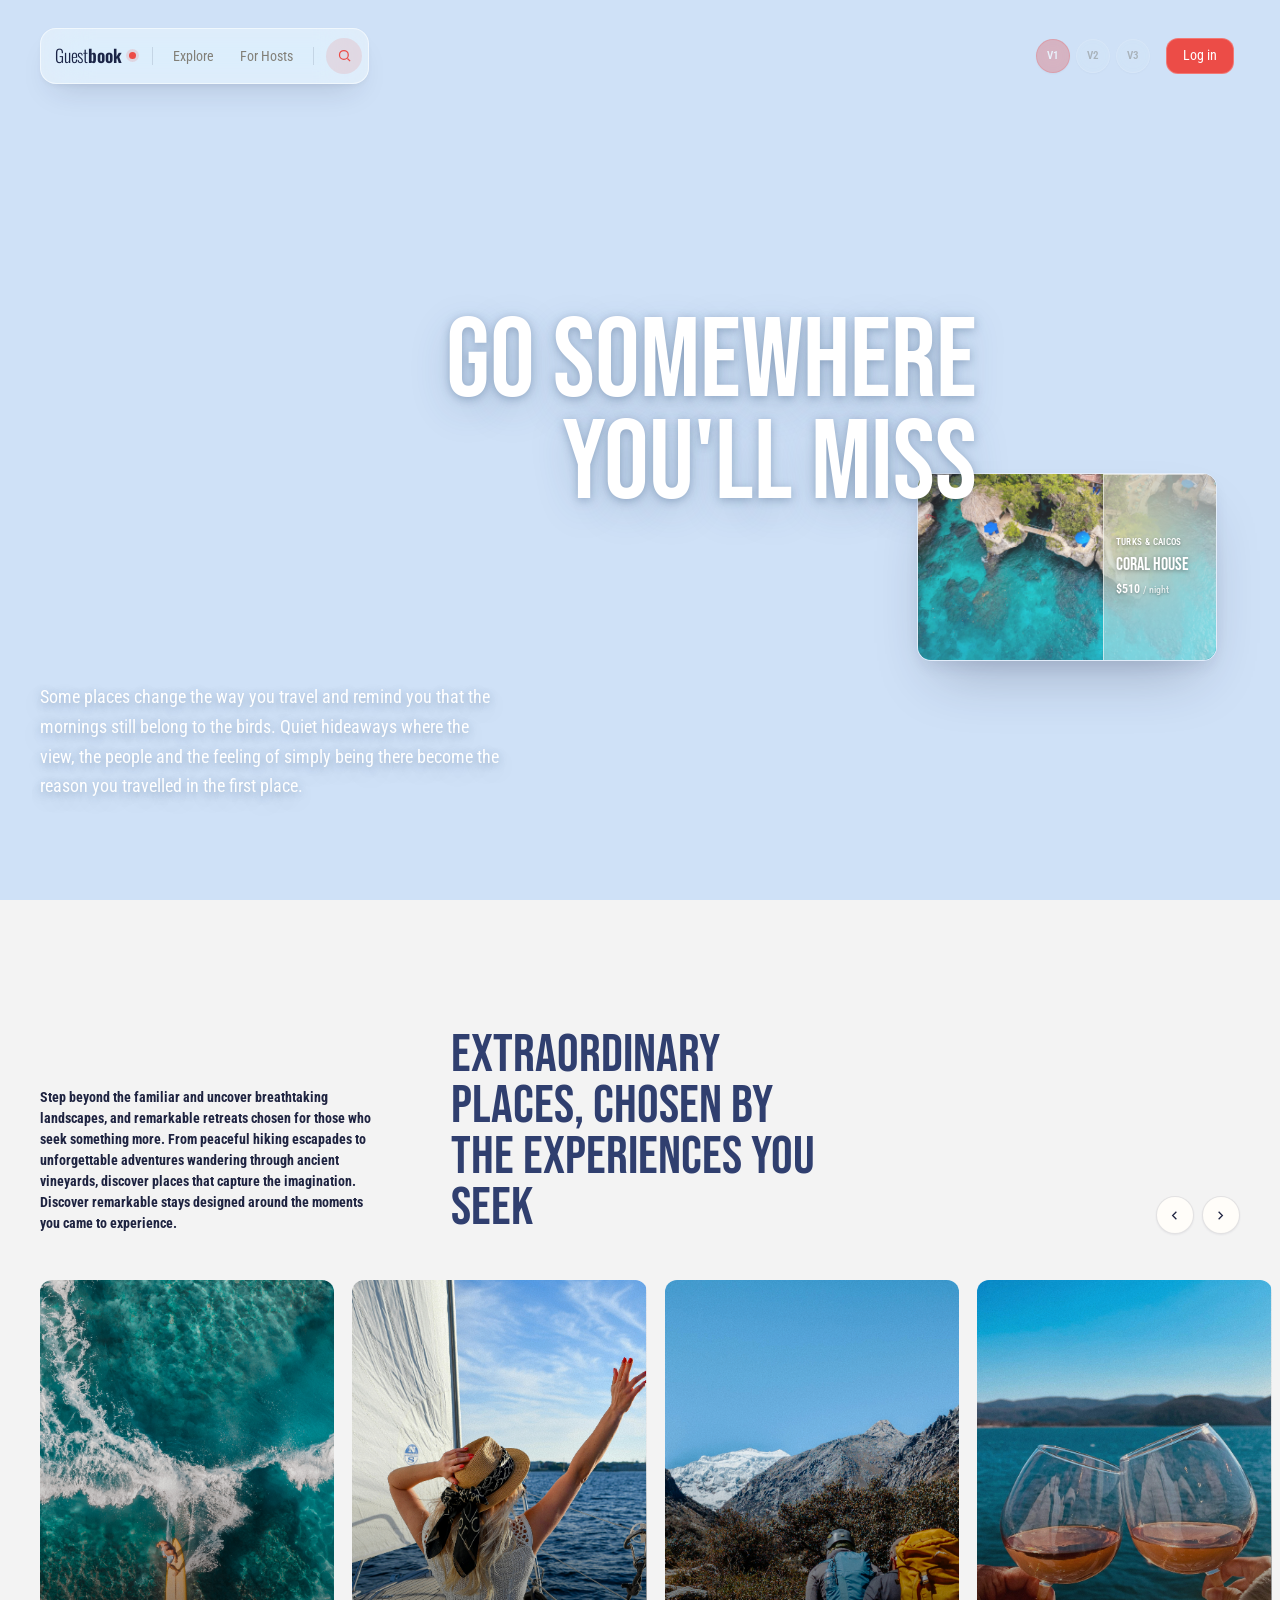
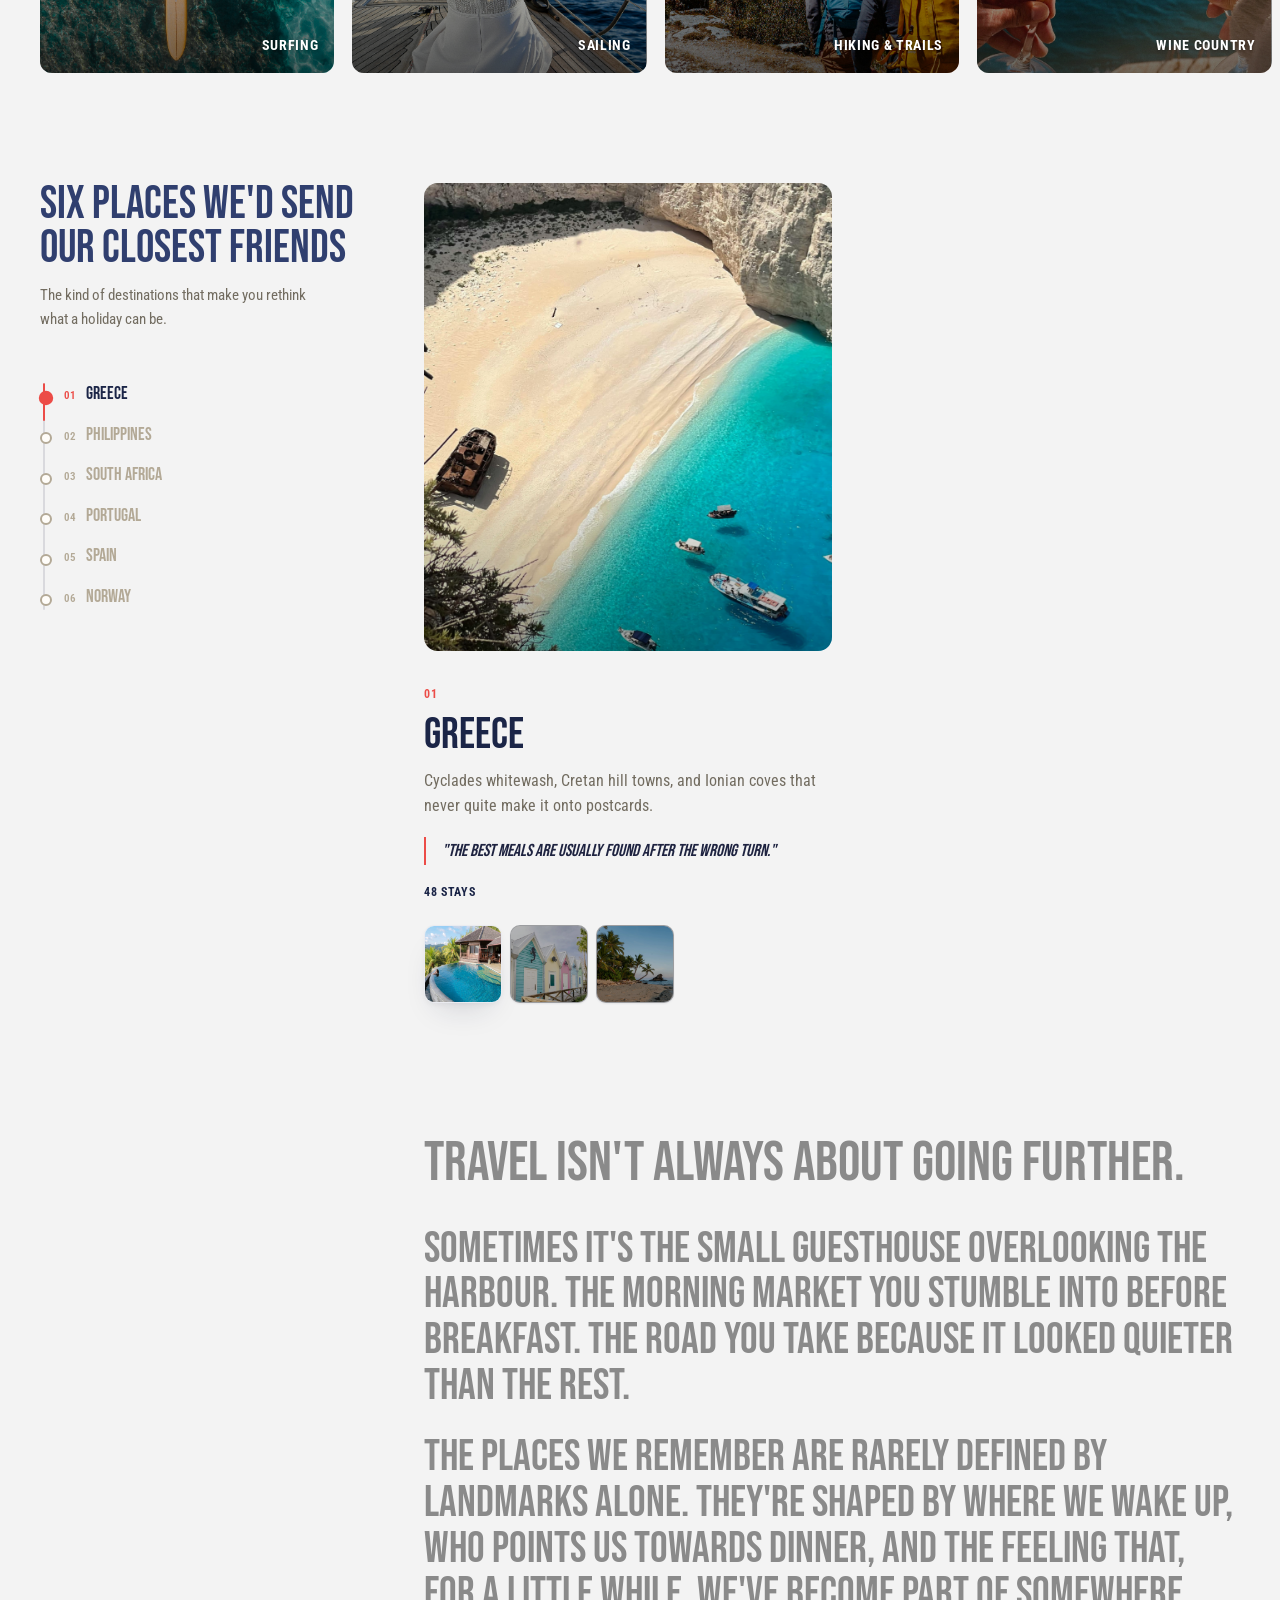
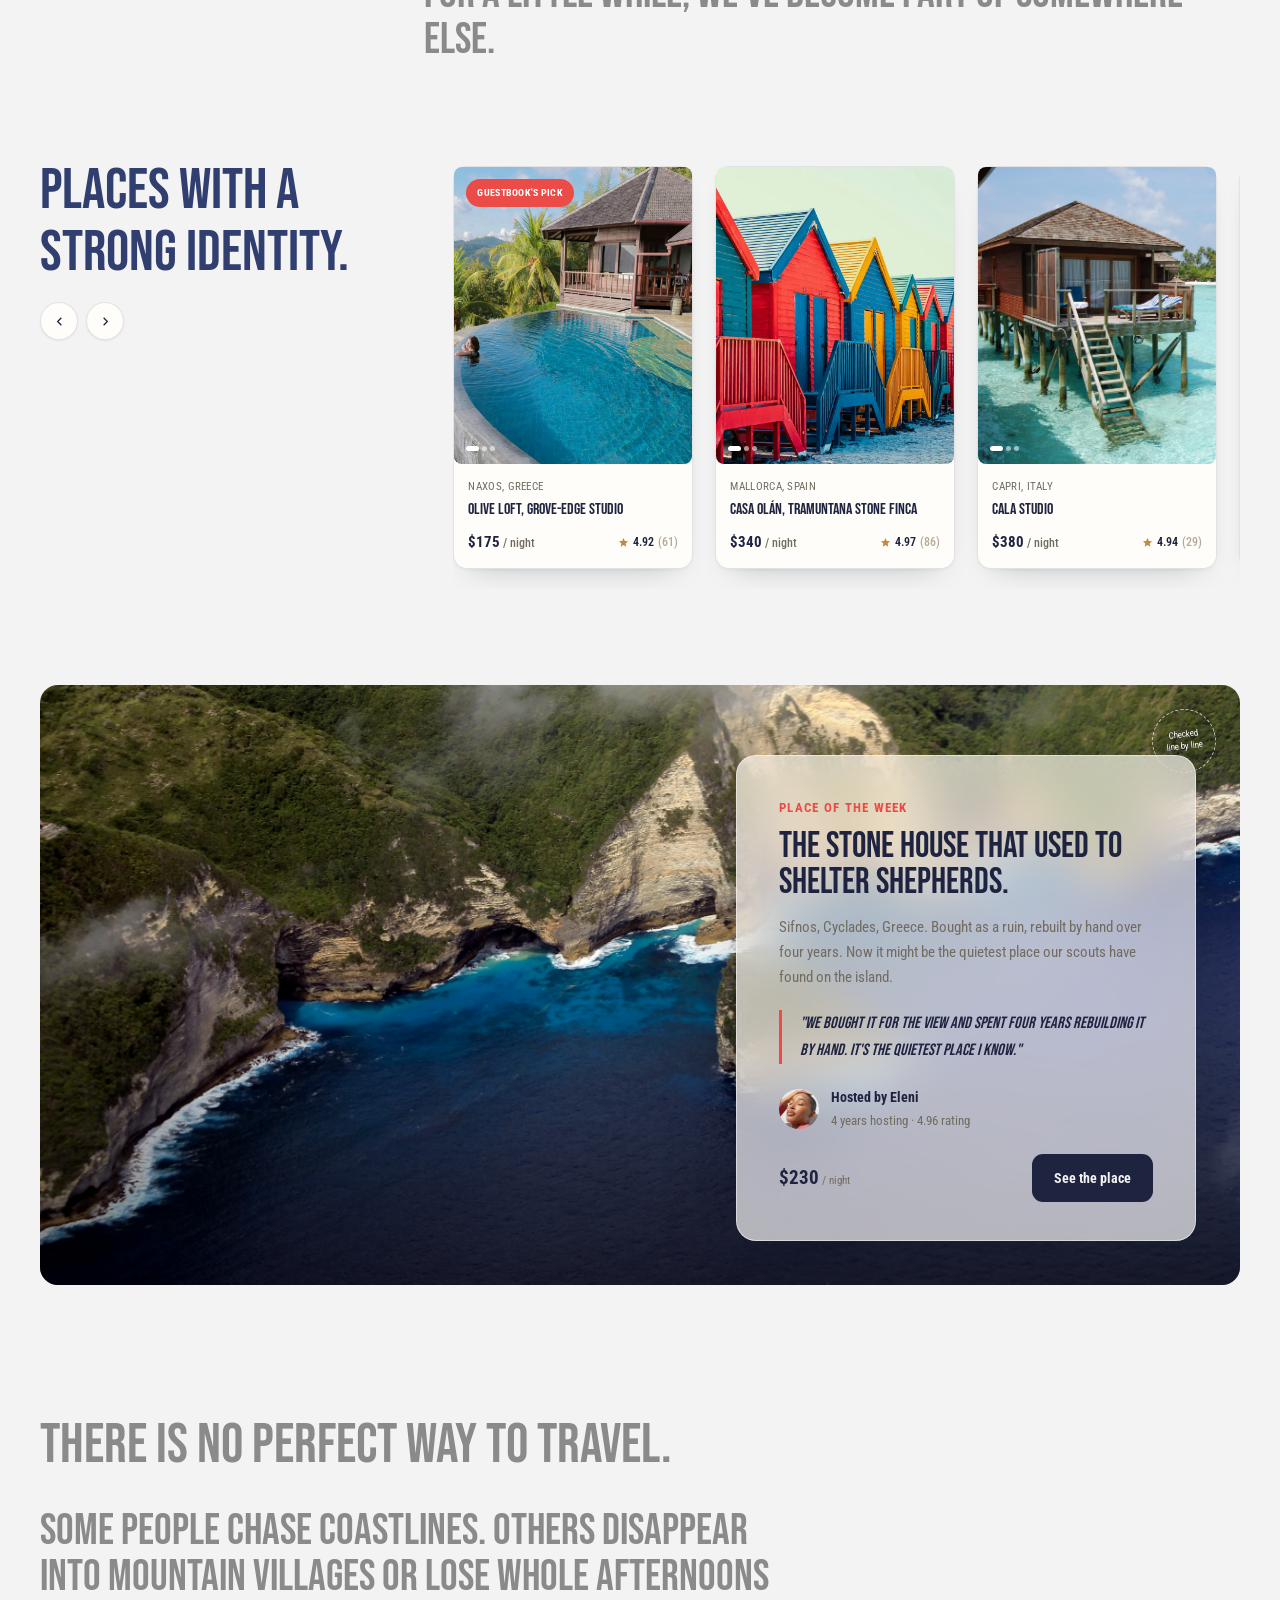
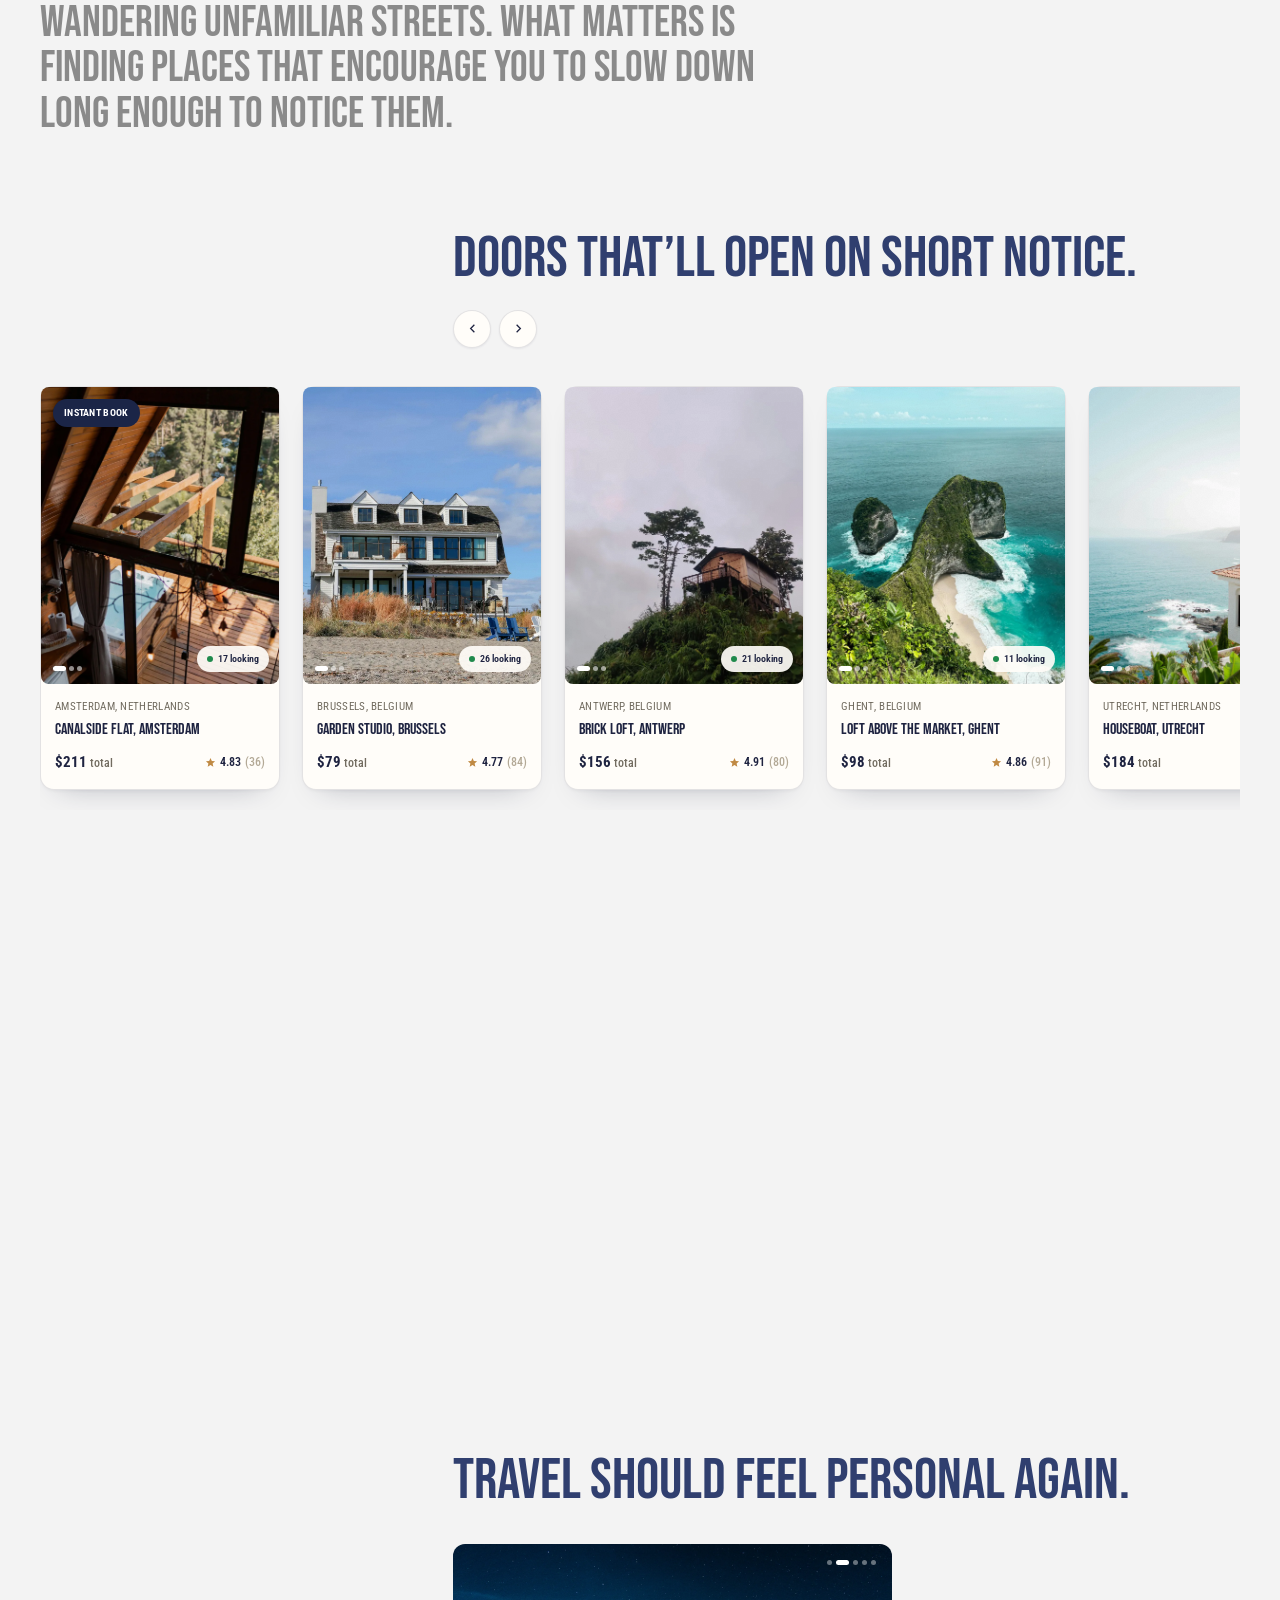
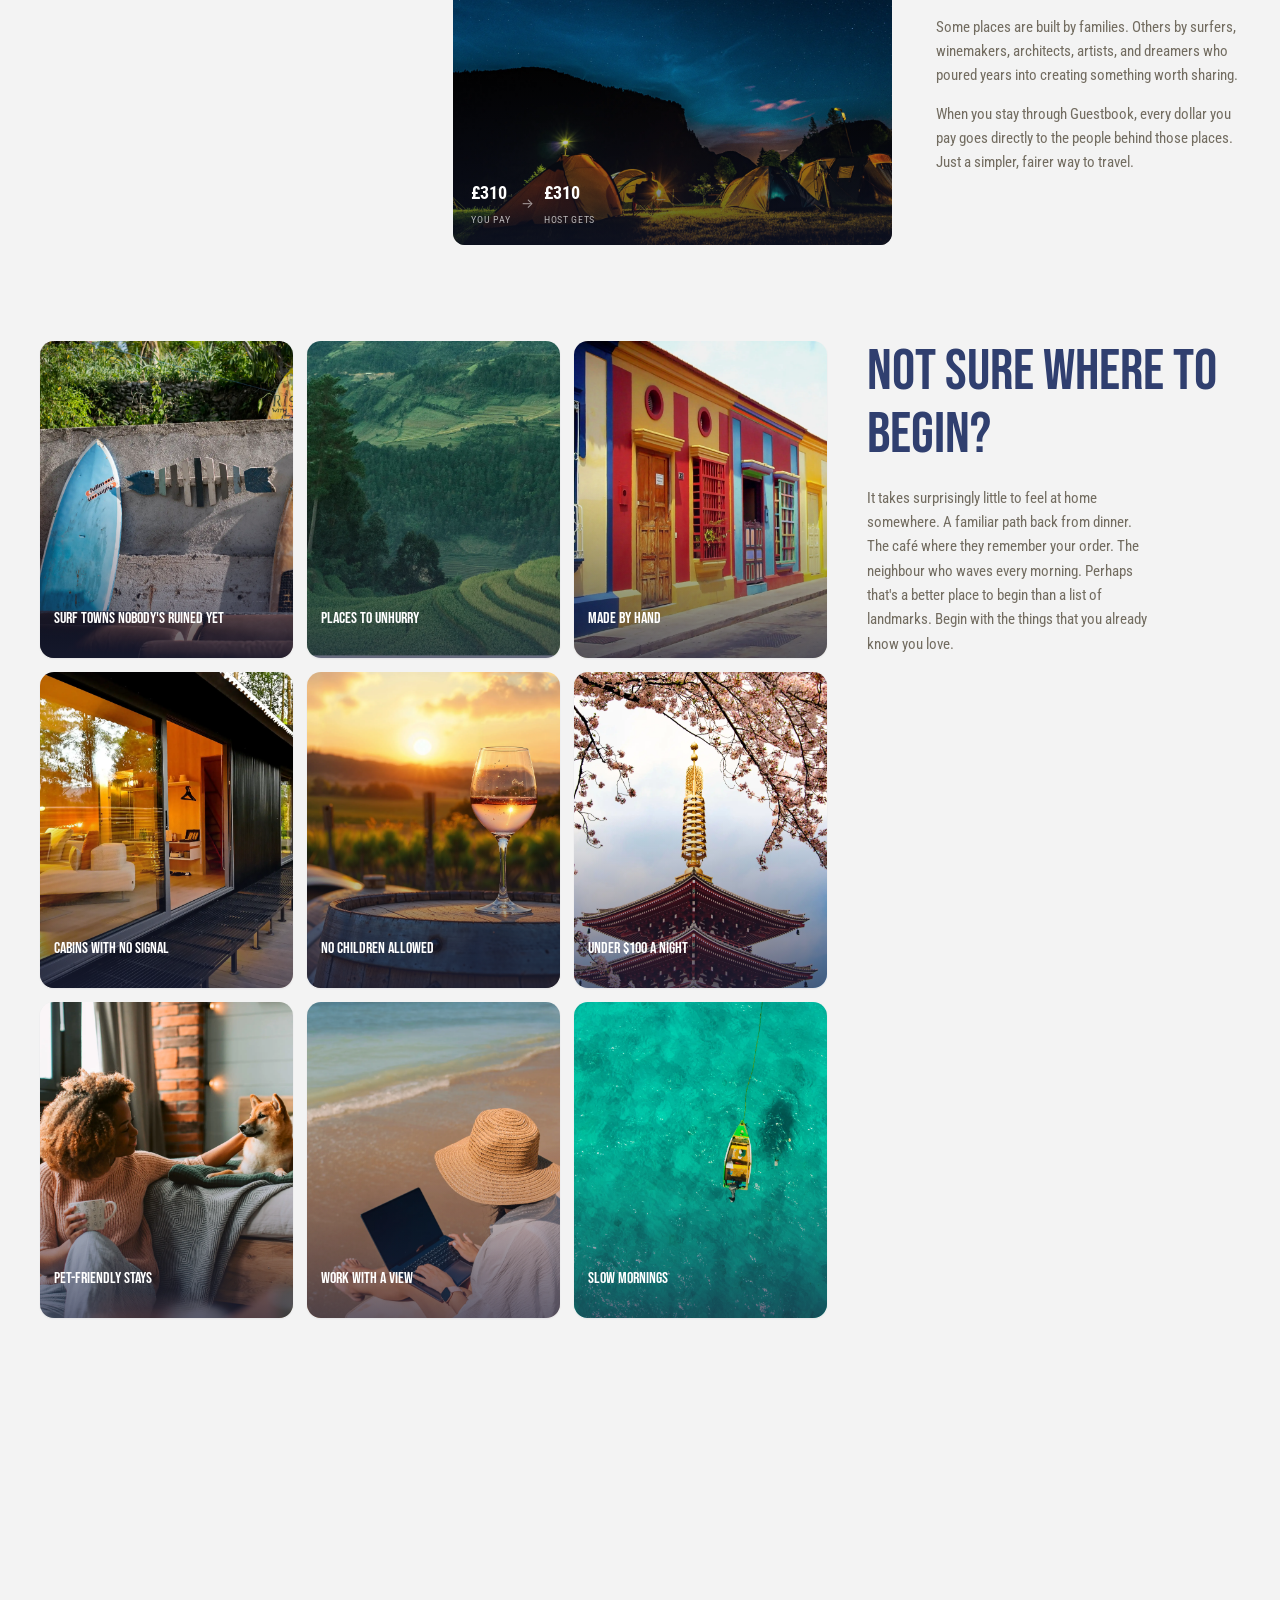
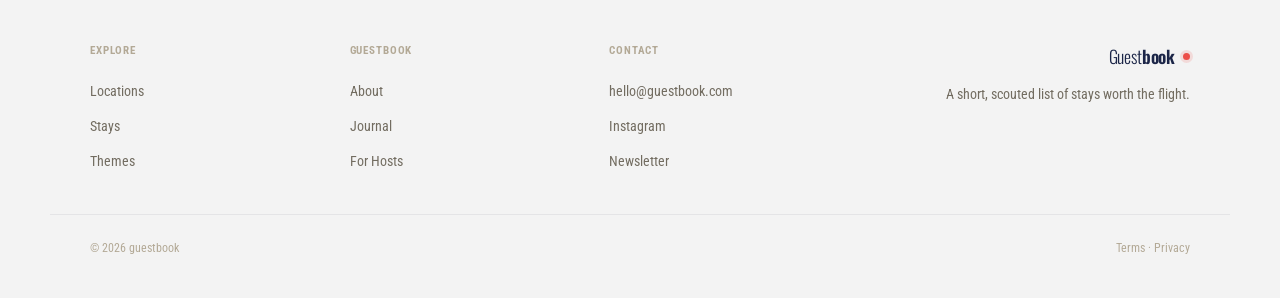
==== commit d41d7f39: "Add files via upload" ====
--- a/v1/index.html
+++ b/v1/index.html
@@ -83,8 +83,9 @@
 @media (max-width:640px){
   .sec-head h2{ white-space:normal; }
 }
-@media (max-width:760px){
-  .hero{ padding-top:0; padding-bottom:9vh; min-height:88vh; }
+@media (max-width:900px){
+  .hero{ min-height:auto; }
+  .hero .wrap{ padding-top:104px; padding-bottom:56px; }
 }
 
 /* ============ HERO ============ */
@@ -116,7 +117,7 @@
 @media (max-width:900px){
   .hero-grid{ grid-template-columns:1fr; grid-template-rows:auto; height:auto; gap:24px; }
   .hero-left{ position:static; top:auto; right:auto; height:auto; width:auto; z-index:auto; align-items:flex-start; justify-content:flex-start; order:1; }
-  .hero-text h1{ text-align:left; }
+  .hero-text h1{ text-align:left; transform:none; }
   .hero-sub{ grid-column:auto; grid-row:auto; align-self:auto; margin-top:0; order:2; }
   .hero-scale{ position:relative; z-index:auto; top:auto; right:auto; width:100%; max-width:260px; height:auto; aspect-ratio:4/5; order:3; }
 }
@@ -1714,34 +1715,6 @@
   setActiveBeat(0);
 }
 
-/* ---- plus-grid tease: hover (desktop) / tap (touch) reveals one card at a time ---- */
-const teaseZone = document.getElementById('teaseZone');
-if(teaseZone){
-  const canHover = window.matchMedia('(hover:hover)').matches;
-  const cells = [...teaseZone.querySelectorAll('.plus-cell')];
-  const cards = [...teaseZone.querySelectorAll('.dest-card')];
-  const openCard = (idx) => {
-    cells.forEach(c => c.classList.toggle('is-open', c.dataset.card === idx));
-    cards.forEach(c => c.classList.toggle('is-open', c.dataset.card === idx));
-    teaseZone.classList.toggle('has-open', !!idx);
-  };
-  if(canHover){
-    cells.forEach(cell => {
-      cell.addEventListener('mouseenter', () => openCard(cell.dataset.card));
-      cell.addEventListener('mouseleave', () => openCard(null));
-    });
-  } else {
-    cells.forEach(cell => {
-      cell.addEventListener('click', (e) => {
-        e.stopPropagation();
-        const isOpen = cell.classList.contains('is-open');
-        openCard(isOpen ? null : cell.dataset.card);
-      });
-    });
-    document.addEventListener('click', () => openCard(null));
-  }
-}
-
 // Shared prev/next arrows for any horizontal-scroll row (activities, listings, etc.)
 document.querySelectorAll('.row-nav button').forEach(btn => {
   btn.addEventListener('click', () => {
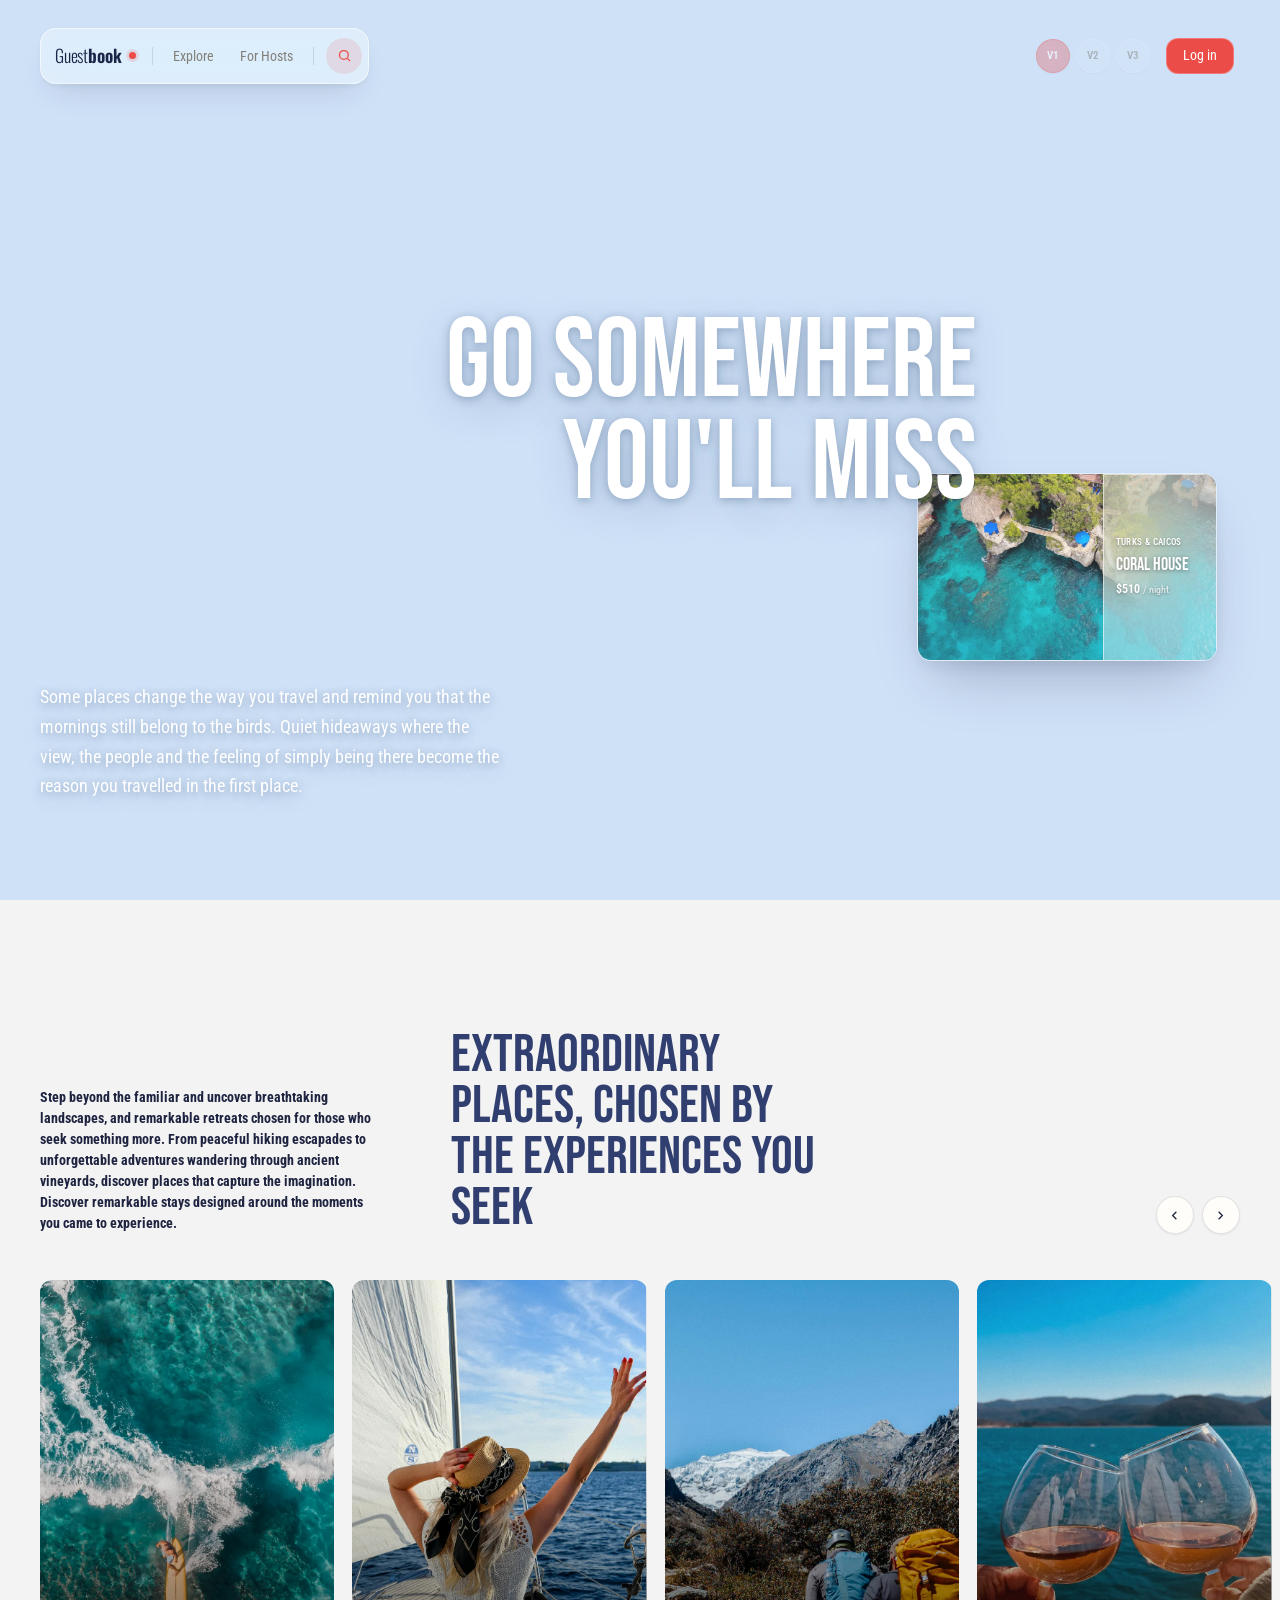
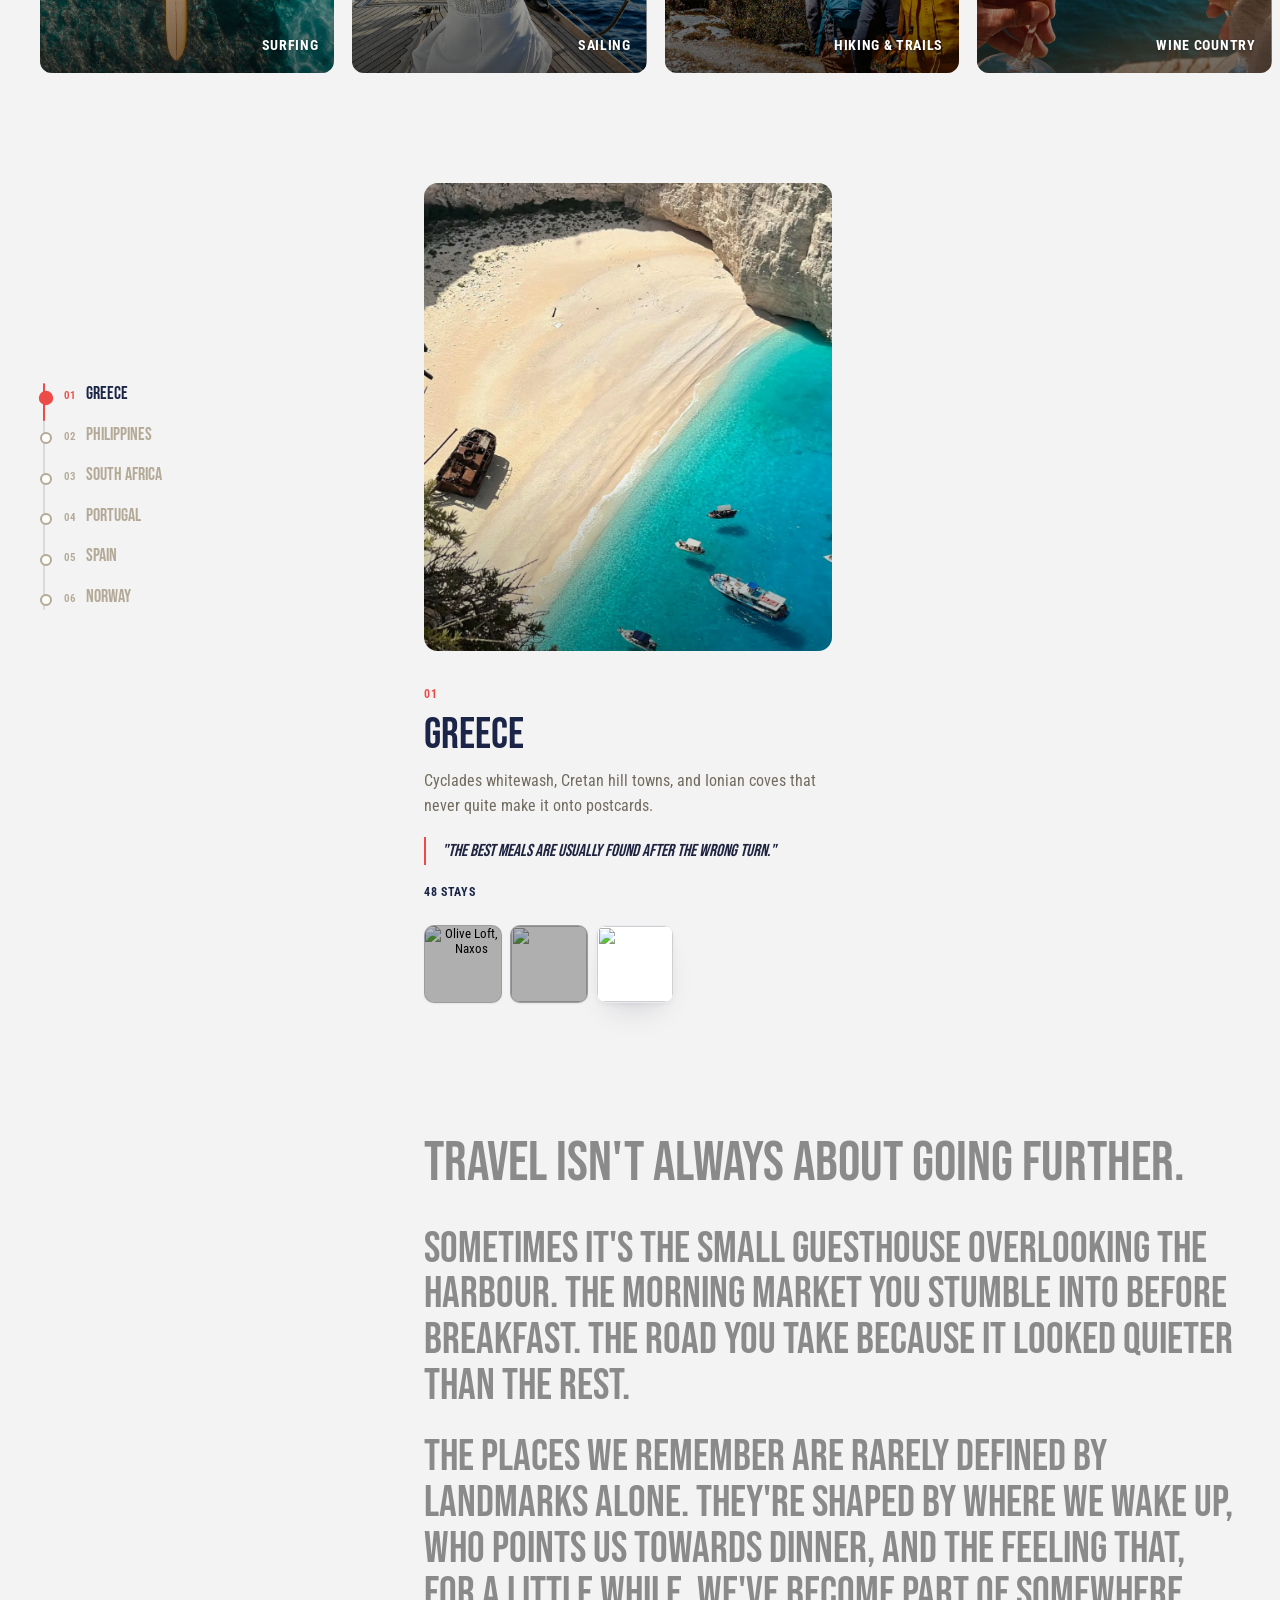
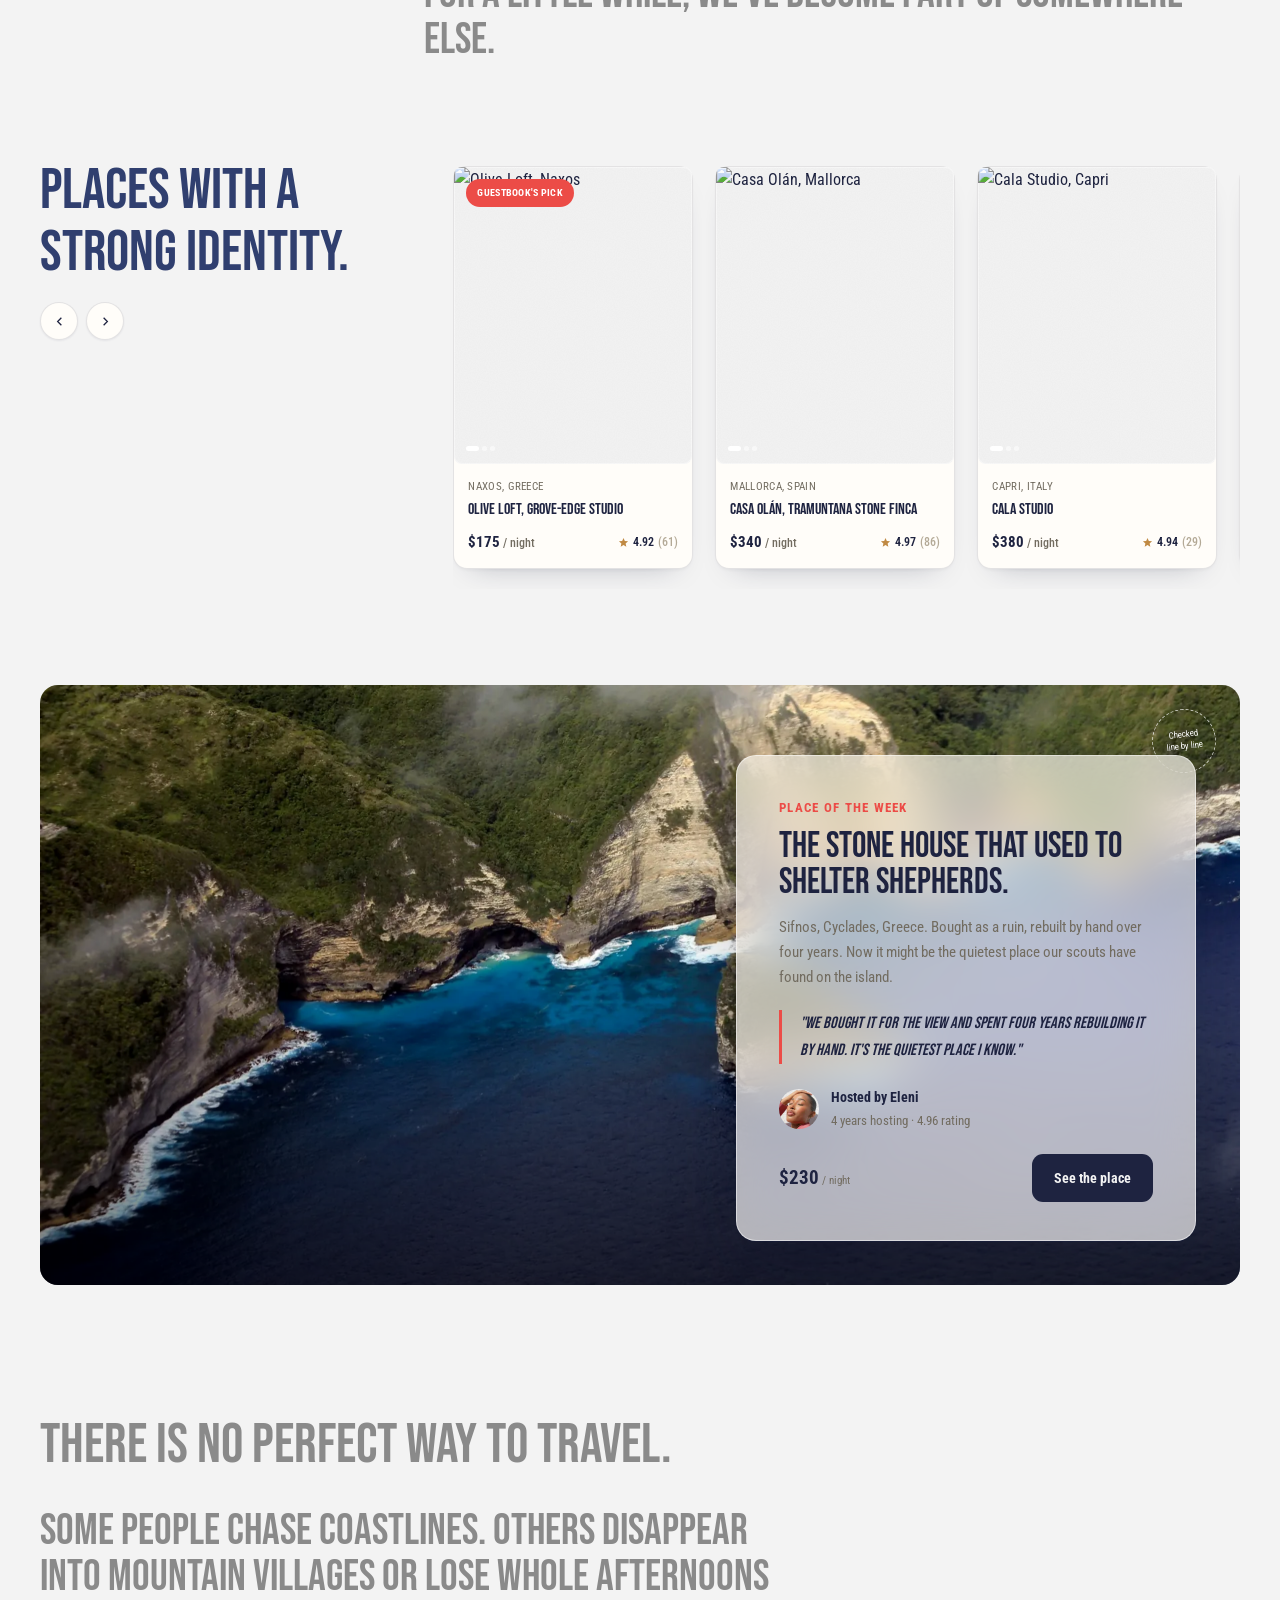
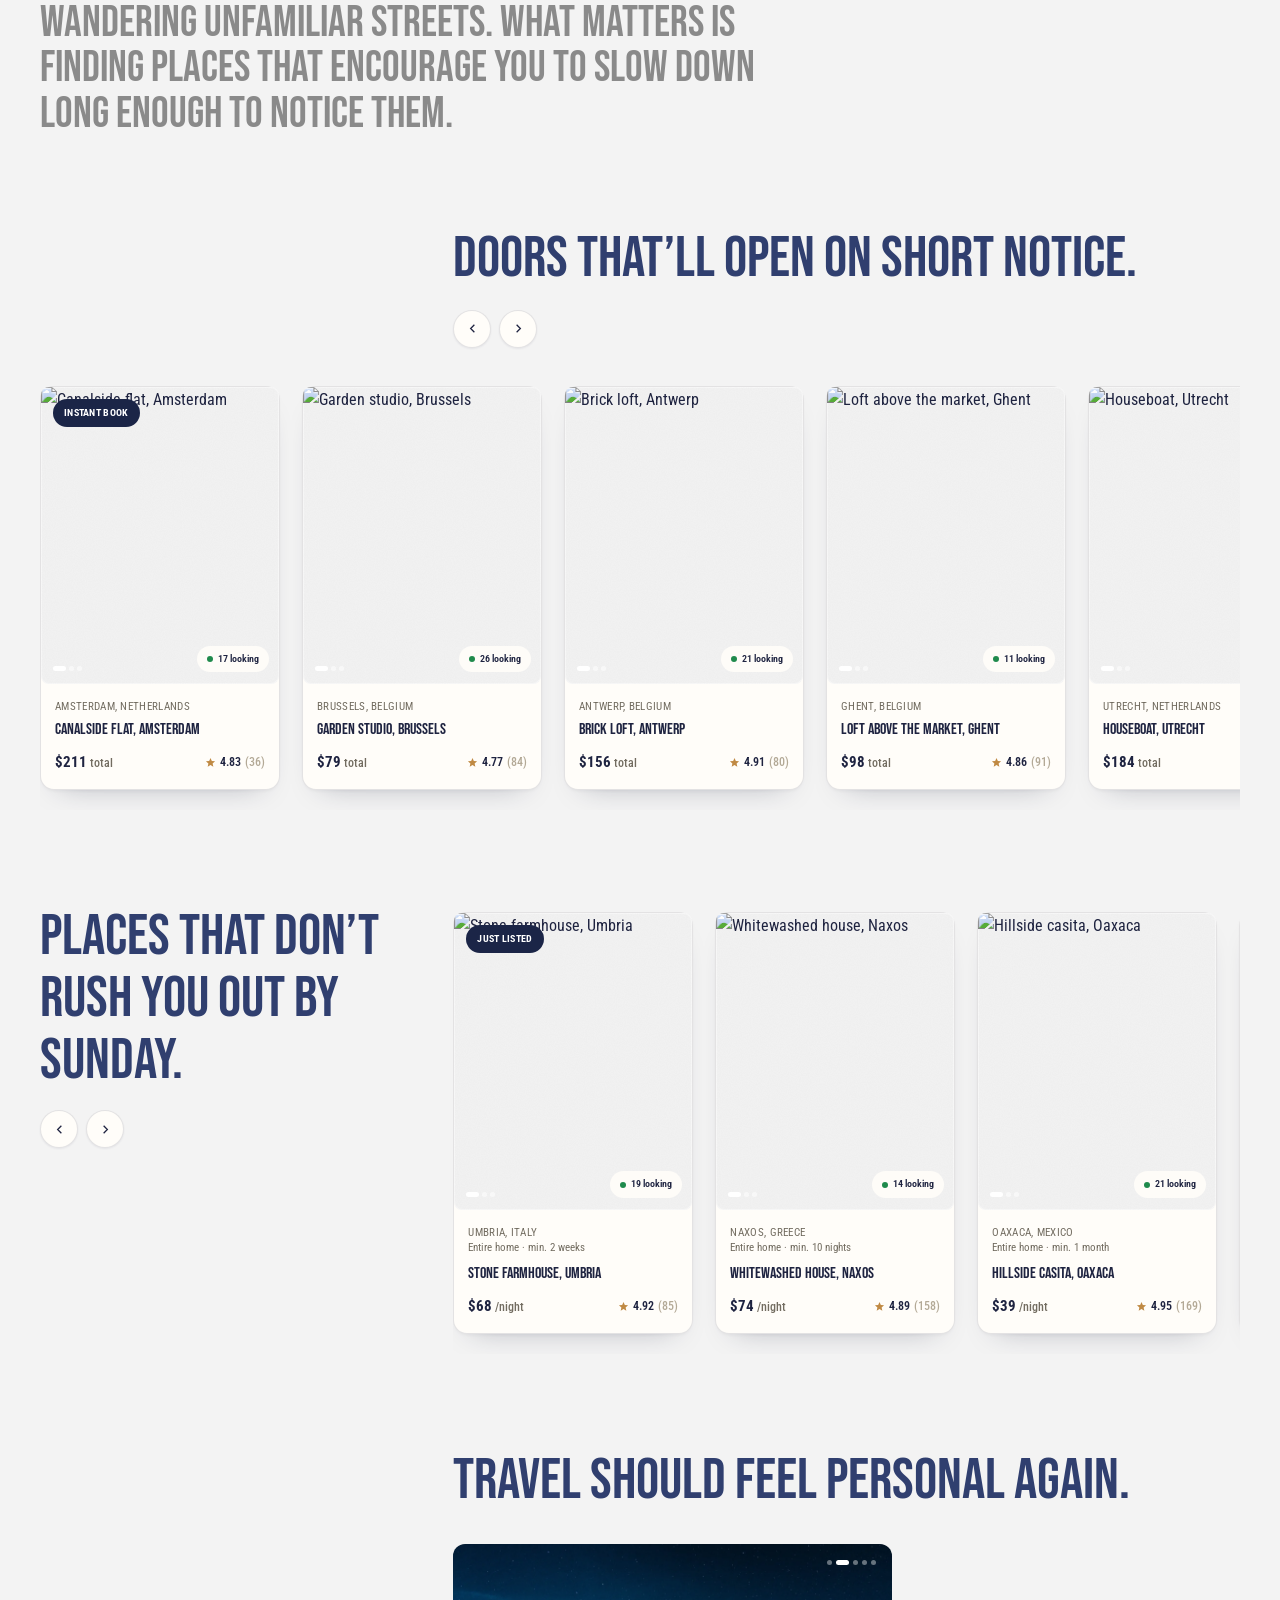
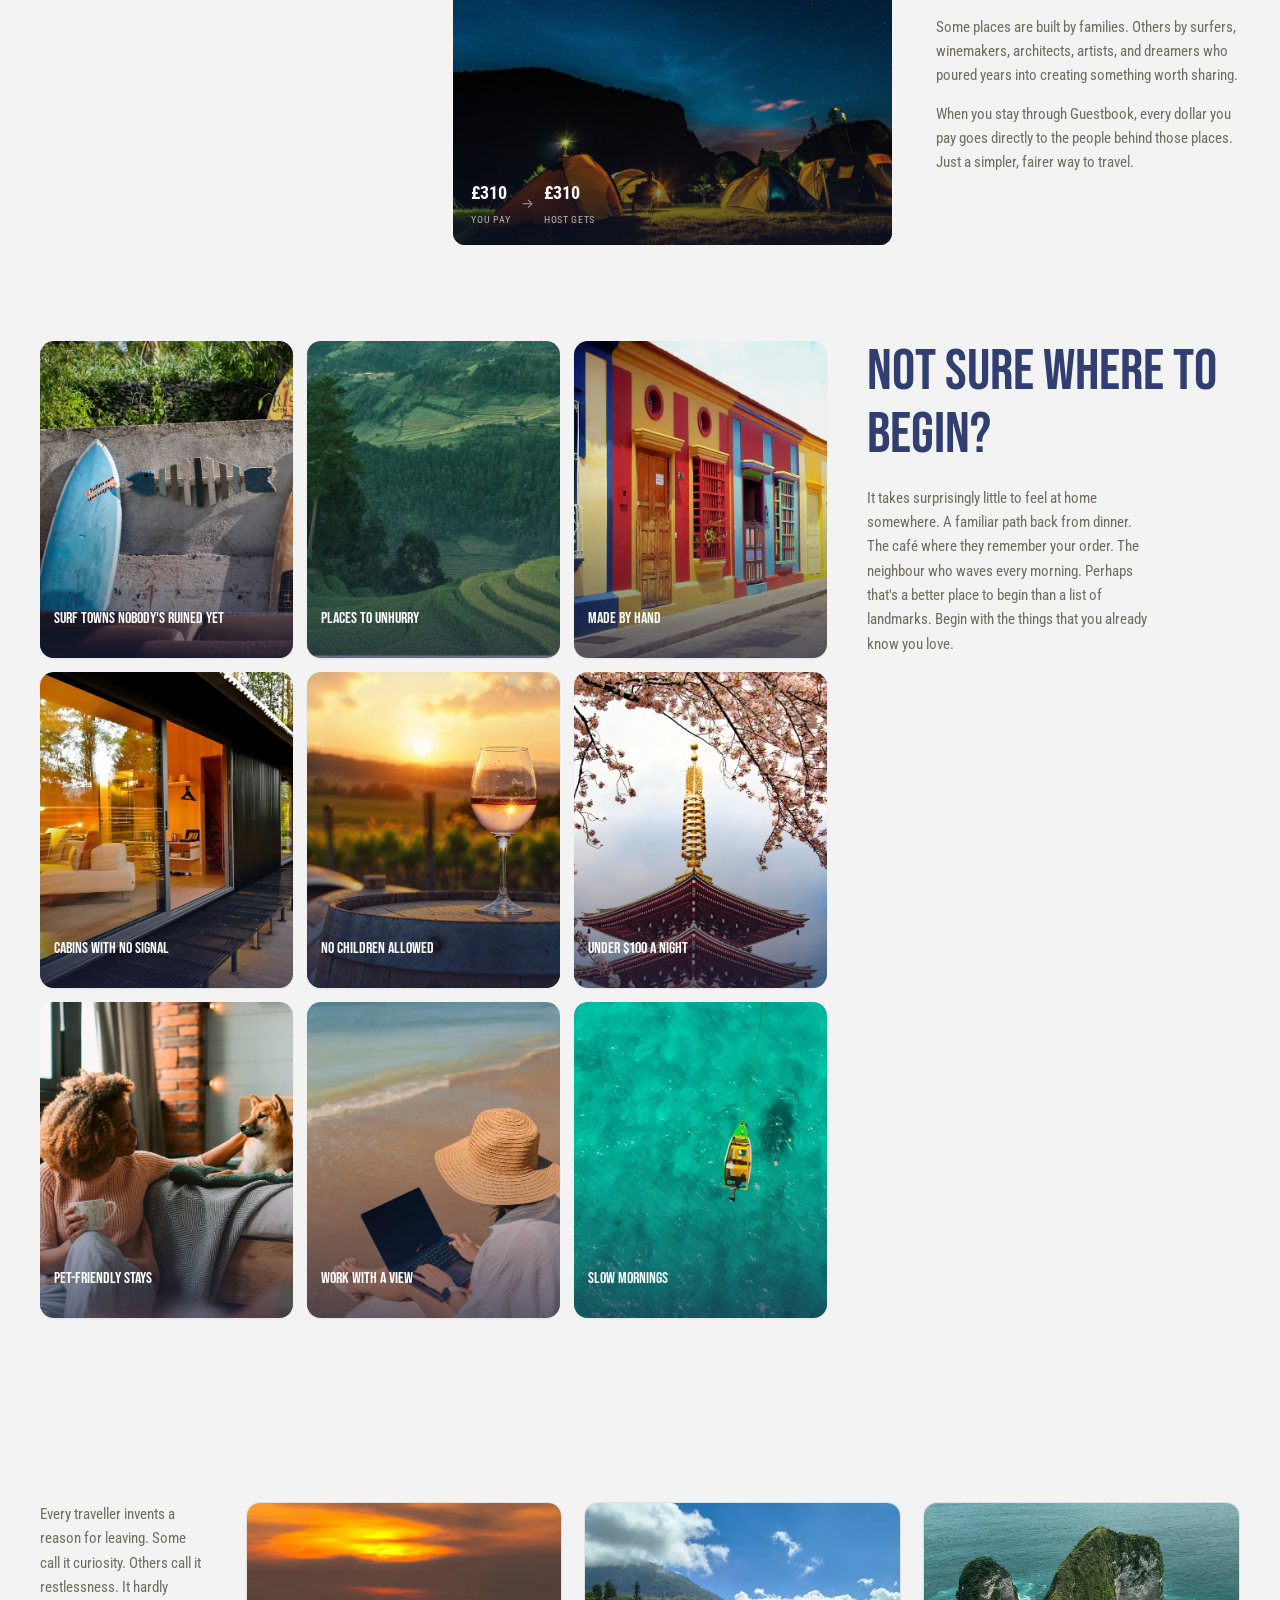
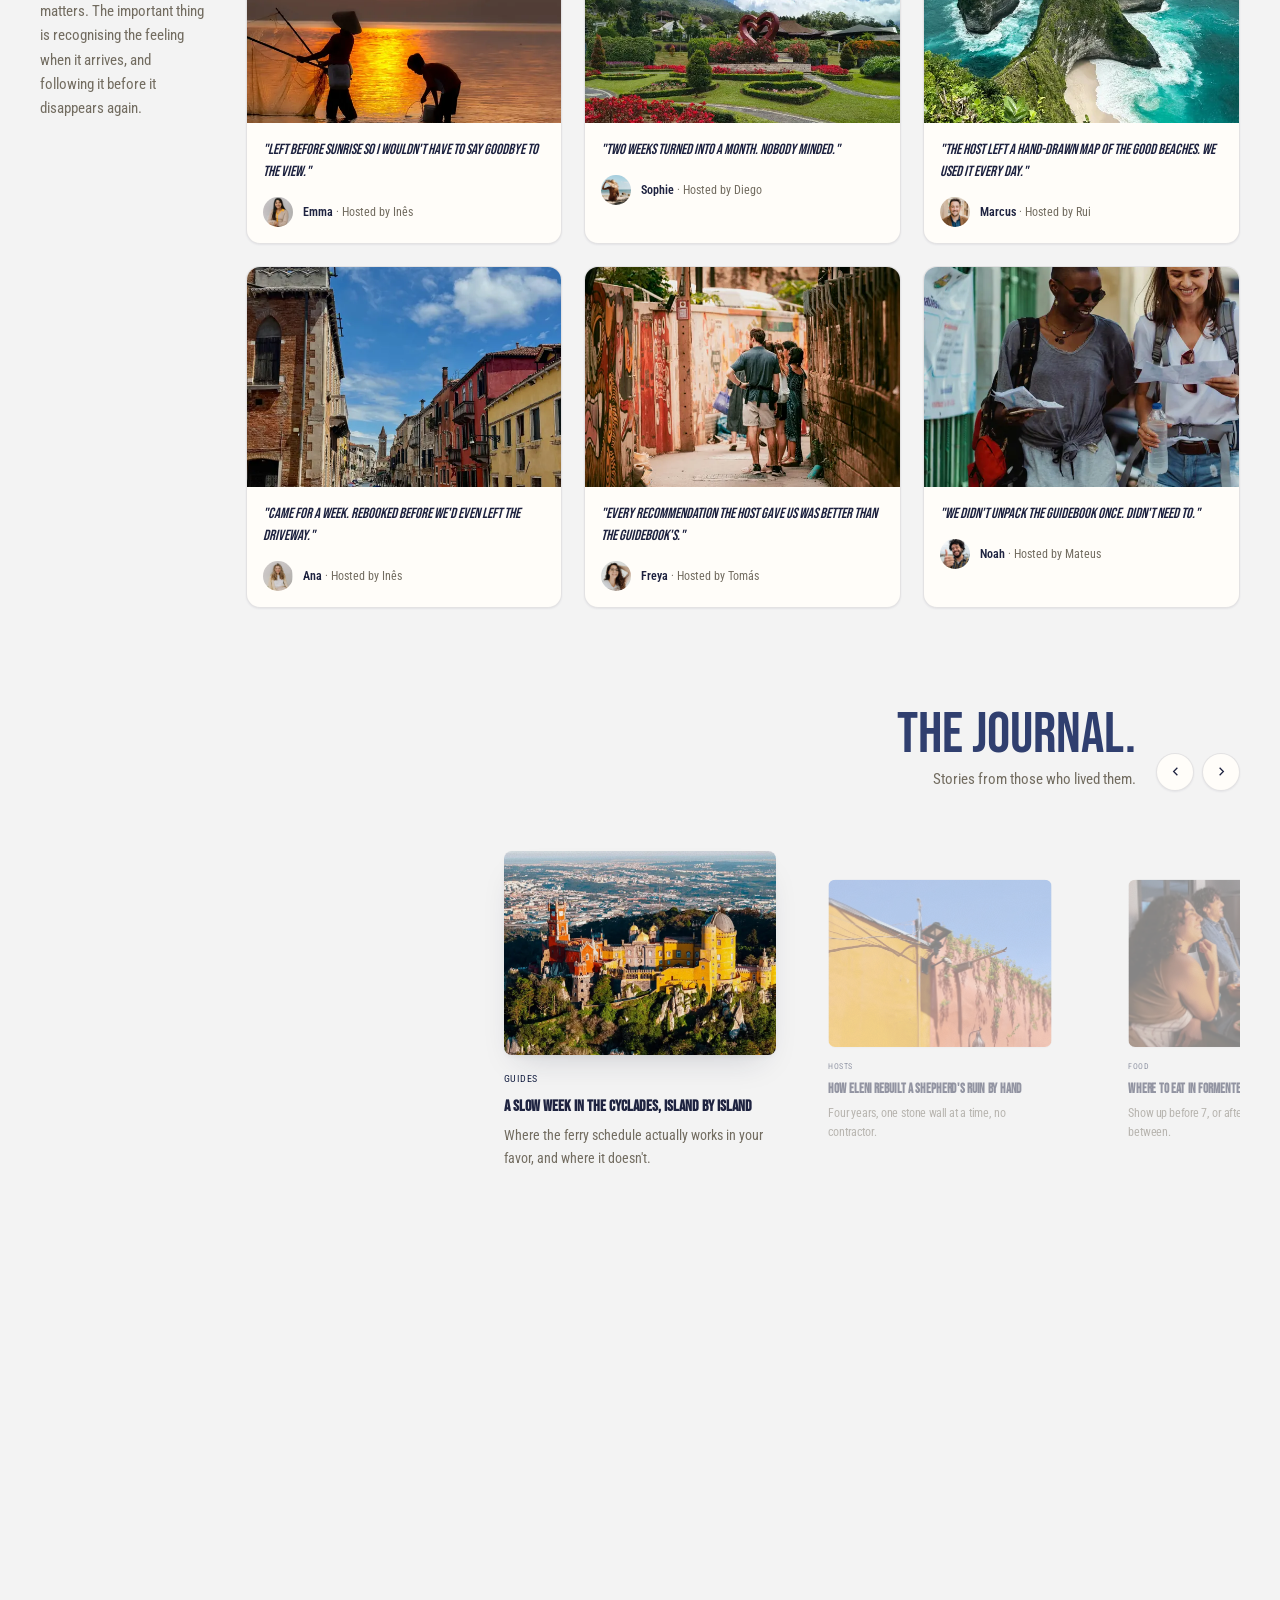
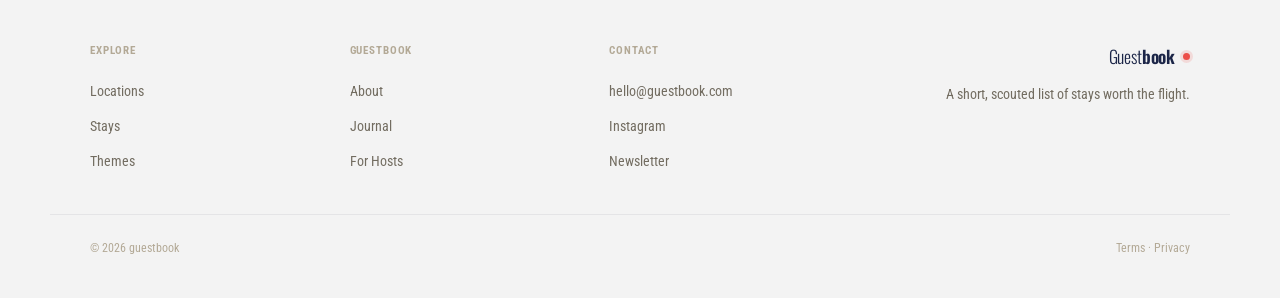
==== commit 2bbc5eb8: "Add files via upload" ====
--- a/v1/index.html
+++ b/v1/index.html
@@ -1,1966 +1 @@
-<!DOCTYPE html>
-<html lang="en">
-<head>
-<meta charset="UTF-8">
-<meta name="viewport" content="width=device-width, initial-scale=1.0">
-<title>guestbook · stays worth the flight</title>
-<meta name="description" content="A short, scouted list of stays worth the flight — hand-picked homes across six locations, updated a few times a year, never padded to look longer.">
-<meta name="theme-color" content="#1B2547">
-<meta property="og:title" content="guestbook · stays worth the flight">
-<meta property="og:description" content="A short, scouted list of stays worth the flight — hand-picked homes across six locations, updated a few times a year.">
-<meta property="og:image" content="../listings/1.webp">
-<meta property="og:type" content="website">
-<meta name="twitter:card" content="summary_large_image">
-<link rel="icon" type="image/svg+xml" href="data:image/svg+xml,%3Csvg%20xmlns%3D%27http%3A//www.w3.org/2000/svg%27%20viewBox%3D%270%200%2064%2064%27%3E%3Crect%20width%3D%2764%27%20height%3D%2764%27%20rx%3D%2714%27%20fill%3D%27%2362addc%27/%3E%3Ctext%20x%3D%2732%27%20y%3D%2745%27%20font-family%3D%27Instrument%20Sans%2C%20-apple-system%2C%20sans-serif%27%20font-weight%3D%27700%27%20font-size%3D%2734%27%20text-anchor%3D%27middle%27%20fill%3D%27%23ffffff%27%3EM%3C/text%3E%3C/svg%3E">
-<link rel="preconnect" href="https://fonts.googleapis.com">
-<link rel="preconnect" href="https://fonts.gstatic.com" crossorigin>
-<link href="https://fonts.googleapis.com/css2?family=Bebas+Neue&family=Oswald:wght@300;400;500;600;700&family=Roboto+Condensed:ital,wght@0,400;0,500;0,700;1,400&family=Barlow+Condensed:wght@400;500;600;700&family=Inter:wght@400;500;600;700&display=swap" rel="stylesheet">
-<style>
-:root{
-  /* surface */
-  --peach:#f3f3f3;
-  --peach-deep:#f3f3f3;
-  --card:#FFFDF9;
-  --ink:#1E2340;
-  --ink-soft:#726C60;
-  --ink-faint:#B3A996;
-  --line:rgba(30,35,64,.12);
-  --line-soft:rgba(30,35,64,.07);
-
-  /* accents */
-  --coral:#EC4C47;
-  --coral-deep:#ff364e;
-  --navy:#1B2547;
-  --amber:#C08A44;
-
-  --f-display:'Bebas Neue', 'Oswald', 'Arial Narrow', 'Haettenschweiler', 'Impact', sans-serif;
-  --f-ui:'Roboto Condensed', 'Barlow Condensed', 'Inter', 'Arial Narrow', 'Helvetica Neue', Arial, sans-serif;
-  --f-mono:'Roboto Condensed', 'Barlow Condensed', 'Inter', 'Arial Narrow', 'Helvetica Neue', Arial, sans-serif;
-
-  --shadow-sm:0 1px 2px rgba(30,35,64,.07);
-  --shadow-md:0 16px 32px -14px rgba(30,35,64,.18), 0 3px 8px -3px rgba(30,35,64,.09);
-  --shadow-lg:0 30px 60px -20px rgba(30,35,64,.28), 0 8px 18px -6px rgba(30,35,64,.12);
-  --shadow-md-hover:0 16px 32px -14px rgba(30,35,64,.09), 0 3px 8px -3px rgba(30,35,64,.045);
-  --shadow-lg-hover:0 30px 60px -20px rgba(30,35,64,.14), 0 8px 18px -6px rgba(30,35,64,.06);
-  --ease:cubic-bezier(.22,.61,.36,1);
-
-  --noise-fine:url("data:image/svg+xml;utf8,<svg xmlns='http://www.w3.org/2000/svg' width='180' height='180'><filter id='n'><feTurbulence type='fractalNoise' baseFrequency='0.8' numOctaves='3' stitchTiles='stitch'/><feColorMatrix type='matrix' values='0 0 0 0 0  0 0 0 0 0  0 0 0 0 0  0 0 0 0.16 0'/></filter><rect width='100%25' height='100%25' filter='url(%23n)'/></svg>");
-  --coral-wash:linear-gradient(160deg, rgba(255,54,78,.14), rgba(27,37,71,.06));
-
-  /* hero sky */
-  --sky-field:#cfe1f7;
-}
-*{box-sizing:border-box; margin:0; padding:0;}
-html{scroll-behavior:smooth;}
-body{ background:var(--peach); color:var(--ink); font-family:var(--f-ui); font-size:16px; line-height:1.65; -webkit-font-smoothing:antialiased; overflow-x:hidden; position:relative; }
-/* whisper-quiet grain so the peach reads as paper, not a flat swatch */
-body::before{ content:''; position:fixed; inset:0; z-index:1; pointer-events:none; opacity:.5; mix-blend-mode:multiply;
-  background-image:url("data:image/svg+xml;utf8,<svg xmlns='http://www.w3.org/2000/svg' width='180' height='180'><filter id='n'><feTurbulence type='fractalNoise' baseFrequency='0.9' numOctaves='2' stitchTiles='stitch'/><feColorMatrix type='matrix' values='0 0 0 0 0  0 0 0 0 0  0 0 0 0 0  0 0 0 0.03 0'/></filter><rect width='100%25' height='100%25' filter='url(%23n)'/></svg>");
-}
-a{ color:inherit; text-decoration:none; }
-img{ max-width:100%; display:block; }
-button{ font-family:inherit; cursor:pointer; border:none; background:none; }
-:focus-visible{ outline:2px solid var(--coral); outline-offset:3px; }
-.wrap{ max-width:1360px; margin:0 auto; padding:0 40px; }
-section.wrap{ margin-bottom:96px; }
-#journal{ margin-bottom:100px; }
-section{ position:relative; }
-.reveal{ opacity:0; transform:translateY(18px); transition:opacity .8s var(--ease), transform .8s var(--ease); }
-.reveal.in-view{ opacity:1; transform:translateY(0); }
-.eyebrow{ display:inline-flex; align-items:center; gap:8px; font-family:var(--f-ui); font-size:clamp(.75rem,1vw,.875rem); font-weight:700; line-height:1.2; letter-spacing:.1em; text-transform:uppercase; color:var(--coral); margin-bottom:14px; }
-.ph{ position:relative; overflow:hidden; background:var(--peach-deep); }
-.ph img{ width:100%; height:100%; object-fit:cover; }
-.ph .shade{ position:absolute; inset:0; background:linear-gradient(180deg, rgba(0,0,0,0) 45%, rgba(0,0,0,.55) 100%); pointer-events:none; }
-
-main{ padding-top:0; }
-.hero{ position:relative; z-index:2; padding-top:0; padding-bottom:11vh; margin-bottom:130px; min-height:100vh; display:flex; align-items:flex-end; overflow:hidden; isolation:isolate; }
-.hero-media{
-  position:absolute; inset:0; z-index:-2; overflow:hidden;
-  background-color:var(--sky-field);
-}
-.hero .wrap{ width:100%; }
-
-@media (max-width:640px){
-  .sec-head h2{ white-space:normal; }
-}
-@media (max-width:900px){
-  .hero{ min-height:auto; }
-  .hero .wrap{ padding-top:104px; padding-bottom:56px; }
-}
-
-/* ============ HERO ============ */
-/* 18-column x 8-row overlay grid for placing hero elements */
-.hero-grid{ position:relative; display:grid; grid-template-columns:repeat(18,1fr); grid-template-rows:repeat(8,minmax(0,1fr)); gap:8px; height:calc(64vh + 100px); }
-
-.hero-left{ position:absolute; top:25%; height:calc(25% + 10px); right:calc(27.7778% - 70px); width:calc(46.6667% + 10px); z-index:10; display:flex; align-items:center; justify-content:flex-end; }
-
-/* glass scale card, sits under the header — reposition by editing top/right on .hero-scale */
-.hero-scale{ position:absolute; z-index:5; top:calc(50% + 10px); right:calc(27.7778% - 70px - 60px - 90px - 90px); width:calc((46.6667% + 10px) / 2 * 1.5 * 0.7); height:calc((25% + 10px) / 2 * 2 * 1.5 * 0.7); border-radius:14px; overflow:hidden; box-shadow:var(--shadow-lg); border:1px solid rgba(255,255,255,.4); isolation:isolate; }
-.hero-scale-media{ position:absolute; inset:0; width:100%; height:100%; }
-.hero-scale-media img{ position:absolute; inset:0; width:100%; height:100%; object-fit:cover; opacity:0; transition:opacity 1.1s ease; }
-.hero-scale-media img.is-active{ opacity:1; z-index:1; }
-.hero-scale-sheen{ position:absolute; inset:0; z-index:2; pointer-events:none; background:rgba(255,255,255,.14); }
-.hero-scale-glass{ position:absolute; top:0; right:0; z-index:3; width:38%; height:100%; background:rgba(255,255,255,.42); backdrop-filter:blur(34px) saturate(160%); -webkit-backdrop-filter:blur(34px) saturate(160%); border-left:1px solid rgba(255,255,255,.55); box-shadow:inset 0 1px 0 rgba(255,255,255,.55); display:flex; flex-direction:column; justify-content:center; align-items:flex-start; gap:6px; padding:10px 12px; }
-.hero-scale-loc{ font-family:var(--f-mono); font-size:.56rem; letter-spacing:.04em; text-transform:uppercase; font-weight:600; color:#fff; text-shadow:0 1px 3px rgba(0,0,0,.35); }
-.hero-scale-title{ font-family:var(--f-display); font-weight:400; font-size:1.1rem; line-height:1.05; letter-spacing:0; color:#fff; text-shadow:0 1px 4px rgba(0,0,0,.4); }
-.hero-scale-price{ font-family:var(--f-mono); font-weight:700; font-size:.72rem; color:#fff; text-shadow:0 1px 3px rgba(0,0,0,.35); }
-.hero-scale-price span{ font-weight:500; color:rgba(255,255,255,.75); font-size:.62rem; }
-.hero-text h1{ font-family:var(--f-display); font-weight:400; font-size:calc(clamp(3.6rem,8vw,7rem) + 10px); line-height:.9; letter-spacing:0; color:#fff; max-width:960px; text-align:right; transform:translateY(30px); text-shadow:0 2px 10px rgba(47,77,114,.35), 0 12px 40px rgba(47,77,114,.2); }
-@media (min-width:1300px){
-  .hero-text h1{ font-size:calc(clamp(4.8rem,6vw,5.2rem) + 10px); line-height:.95; }
-}
-.hw-light{ font-weight:400; }
-
-/* ---- subheading: sits where the heading used to live, bottom-left ---- */
-.hero-sub{ grid-column:1 / 8; grid-row:6 / 9; align-self:end; position:relative; z-index:5; font-family:var(--f-ui); font-size:1.125rem; font-weight:400; color:#fff; text-shadow:0 2px 8px rgba(47,77,114,.35), 0 8px 26px rgba(47,77,114,.22); max-width:480px; line-height:1.65; margin-top:0; }
-
-@media (max-width:900px){
-  .hero-grid{ grid-template-columns:1fr; grid-template-rows:auto; height:auto; gap:24px; }
-  .hero-left{ position:static; top:auto; right:auto; height:auto; width:auto; z-index:auto; align-items:flex-start; justify-content:flex-start; order:1; }
-  .hero-text h1{ text-align:left; transform:none; }
-  .hero-sub{ grid-column:auto; grid-row:auto; align-self:auto; margin-top:0; order:2; }
-  .hero-scale{ position:relative; z-index:auto; top:auto; right:auto; width:100%; max-width:260px; height:auto; aspect-ratio:4/5; order:3; }
-}
-
-/* ============ ACTIVITY STRIP ============ */
-.activity-strip{ margin-bottom:90px; }
-.activity-head-grid{ display:grid; grid-template-columns:1fr 1fr 1fr; gap:32px; align-items:end; margin-bottom:40px; }
-.activity-sub{ font-family:var(--f-ui); font-weight:700; font-size:.85rem; line-height:1.55; color:var(--ink); max-width:340px; }
-.activity-head-text h2{
-  font-family:var(--f-display); font-weight:400; font-size:clamp(2.4rem,4.2vw,3.4rem); line-height:.95; letter-spacing:0; color:var(--navy); max-width:none; white-space:normal; text-align:left;
-}
-.activity-head-grid .row-nav{ justify-self:end; }
-@media (max-width:900px){
-  .activity-head-grid{ grid-template-columns:1fr; gap:18px; }
-  .activity-head-grid .row-nav{ justify-self:start; }
-}
-.sec-head{ display:flex; align-items:flex-end; justify-content:space-between; gap:20px; flex-wrap:wrap; margin-bottom:26px; }
-.sec-head h2{
-  font-family:var(--f-display); font-weight:400; font-size:clamp(2.4rem,4.6vw,3.6rem); line-height:1.08; letter-spacing:0; max-width:820px; white-space:normal;
-  color:var(--navy);
-}
-.sec-head h2 .wd{ display:inline-block; overflow:hidden; vertical-align:top; padding-bottom:0.12em; margin-bottom:-0.12em; }
-.sec-head h2 .wd-i{ display:inline-block; will-change:transform, opacity; transform:translateY(105%) rotate(2deg); opacity:0; transition:transform .68s var(--ease), opacity .5s ease; }
-.sec-head h2.words-in .wd-i{ transform:translateY(0) rotate(0deg); opacity:1; }
-@media (prefers-reduced-motion:reduce){
-  .sec-head h2 .wd-i{ transform:none; opacity:1; transition:none; }
-}
-.sec-head p{ color:var(--ink-soft); font-size:.92rem; max-width:280px; }
-
-/* alternate section rhythm — breaks up the repeating kicker/h2/row pattern */
-.sec-head--right{ justify-content:flex-end; text-align:right; }
-.sec-head--right .eyebrow{ justify-content:flex-end; }
-.sec-head--right .eyebrow::before{ order:1; }
-.sec-head--right p{ margin-left:auto; }
-@media (max-width:640px){
-  .sec-head--right{ align-items:flex-start; text-align:left; justify-content:flex-start; }
-  .sec-head--right .eyebrow{ justify-content:flex-start; }
-  .sec-head--right .eyebrow::before{ display:inline-block; order:0; }
-  .sec-head--right p{ margin:0; }
-}
-.sec-head--stack{ flex-direction:column; align-items:flex-start; gap:18px; }
-.sec-head--stack h2{ max-width:340px; }
-
-/* ============ SPLIT GRID (1/3 : 2/3 header/listing layouts) ============ */
-.split-grid{ display:grid; grid-template-columns:repeat(3,1fr); gap:32px 40px; align-items:start; margin-top:70px; }
-.split-grid .sec-head{ margin-bottom:0; }
-.split-grid--head-right-full > .sec-head{ grid-column:2 / 4; }
-.split-grid-row{ grid-column:2 / 4; }
-.split-grid-row--full{ grid-column:1 / 4; }
-.split-grid-row.listing-row{ max-width:none; margin:0; padding-left:0; }
-.split-grid--head-left .sec-head{ position:sticky; top:120px; align-self:start; }
-@media (max-width:900px){
-  .split-grid{ grid-template-columns:1fr; gap:22px; margin-top:50px; }
-  .split-grid > *{ grid-column:1 / 2 !important; }
-  .split-grid--head-left .sec-head{ position:relative; top:0; }
-}
-
-.act-row{ display:flex; gap:18px; overflow-x:auto; max-width:1360px; margin:0 auto; padding:6px 40px 20px; scroll-snap-type:x proximity; scroll-padding-left:40px; scrollbar-width:none; }
-.act-row::-webkit-scrollbar{ display:none; }
-.act-card{ position:relative; flex:0 0 auto; width:min(23vw,300px); aspect-ratio:3/4; border-radius:12px; overflow:hidden; scroll-snap-align:start; transition:transform .3s var(--ease); isolation:isolate; }
-.act-card:hover{ transform:translateY(-4px); }
-.act-card::after{ content:''; position:absolute; inset:0; z-index:1; pointer-events:none; opacity:.4; mix-blend-mode:multiply; background-image:var(--noise-fine); }
-.act-card::before{ content:''; position:absolute; inset:0; z-index:1; pointer-events:none; background:var(--coral-wash); opacity:0; transition:opacity .4s ease; }
-.act-card:hover::before{ opacity:1; }
-.act-card.ph img{ position:absolute; left:0; top:-12%; width:100%; height:124%; object-fit:cover; transform:translateY(var(--py,0px)); will-change:transform; }
-.act-cap{ position:absolute; left:16px; right:16px; bottom:16px; z-index:2; text-align:right; }
-.act-name{ font-family:var(--f-ui); font-weight:700; font-size:.85rem; letter-spacing:.05em; text-transform:uppercase; color:#fff; text-shadow:0 1px 3px rgba(0,0,0,.3); }
-@media (max-width:900px){ .act-card{ width:min(60vw,280px); } }
-
-/* ============ ROW NAV (shared prev/next arrows for horizontal-scroll rows) ============ */
-.row-nav{ display:flex; gap:8px; flex-shrink:0; }
-.row-nav button{ width:38px; height:38px; border-radius:50%; border:1px solid var(--line); background:var(--card); display:flex; align-items:center; justify-content:center; color:var(--ink); box-shadow:var(--shadow-sm); transition:border-color .2s ease, transform .15s ease, opacity .2s ease; }
-.row-nav button:hover{ border-color:var(--ink-faint); transform:translateY(-1px); }
-.row-nav button:disabled{ opacity:.35; pointer-events:none; }
-.row-nav button svg{ width:15px; height:15px; }
-
-/* ============ DESTINATION SHOWCASE — sticky index, cinematic scroll track ============ */
-.destinations-section{ margin-top:10px; }
-.dest-grid{ display:grid; grid-template-columns:320px 1fr; gap:64px; align-items:start; margin-top:44px; }
-.dest-sticky{ position:sticky; top:120px; display:flex; flex-direction:column; gap:44px; align-self:start; }
-.dest-intro h2{ font-family:var(--f-display); font-weight:400; font-size:clamp(2.2rem,3.6vw,3rem); line-height:.95; letter-spacing:0; color:var(--navy); margin-bottom:14px; }
-.dest-intro p{ font-family:var(--f-ui); font-size:.95rem; line-height:1.55; color:var(--ink-soft); max-width:280px; }
-
-.dest-index{ position:relative; display:flex; flex-direction:column; padding-left:24px; }
-.dest-index-line{ position:absolute; left:3px; top:8px; bottom:8px; width:2px; background:var(--line); border-radius:2px; overflow:hidden; }
-.dest-index-fill{ position:absolute; top:0; left:0; width:100%; height:16.67%; background:var(--coral); border-radius:2px; transition:height .4s var(--ease); }
-.dest-index-item{ position:relative; display:flex; align-items:baseline; gap:10px; padding:10px 0; color:var(--ink-faint); transition:color .35s ease; }
-.dest-index-item::before{ content:''; position:absolute; left:-24px; top:50%; width:8px; height:8px; margin-top:-4px; border-radius:50%; background:var(--card); border:2px solid var(--ink-faint); transition:border-color .35s ease, background .35s ease, transform .35s ease; }
-.dest-index-item .din-num{ font-family:var(--f-ui); font-weight:620; font-size:.7rem; letter-spacing:.02em; }
-.dest-index-item .din-name{ font-family:var(--f-display); font-size:1.15rem; line-height:1; }
-.dest-index-item.is-active{ color:var(--navy); }
-.dest-index-item.is-active::before{ border-color:var(--coral); background:var(--coral); transform:scale(1.2); }
-.dest-index-item.is-active .din-num{ color:var(--coral); }
-.dest-index-item:hover{ color:var(--navy); }
-
-.dest-track{ display:flex; flex-direction:column; max-width:50%; }
-.dest-beat{ display:none; }
-.dest-beat.is-active{ display:block; }
-.dest-media{ position:relative; height:52vh; min-height:340px; max-height:500px; border-radius:14px; overflow:hidden; isolation:isolate; opacity:0; transform:scale(1.05); transition:opacity 1.1s var(--ease), transform 1.3s var(--ease); }
-.dest-media.in-view{ opacity:1; transform:scale(1); }
-.dest-media::after{ content:''; position:absolute; inset:0; background:linear-gradient(180deg, rgba(0,0,0,0) 62%, rgba(0,0,0,.38) 100%); pointer-events:none; z-index:1; }
-.dest-media img{ position:absolute; left:0; top:-10%; width:100%; height:120%; object-fit:cover; transform:translateY(var(--py,0px)); will-change:transform; }
-
-.dest-copy{ max-width:560px; margin-top:34px; }
-.dest-copy .reveal{ opacity:0; transform:translateY(16px); transition:opacity .7s var(--ease), transform .7s var(--ease); }
-.dest-copy .reveal.in-view{ opacity:1; transform:translateY(0); }
-.dest-copy .reveal:nth-child(1){ transition-delay:.05s; }
-.dest-copy .reveal:nth-child(2){ transition-delay:.15s; }
-.dest-copy .reveal:nth-child(3){ transition-delay:.25s; }
-.dest-copy .reveal:nth-child(4){ transition-delay:.35s; }
-.dest-copy .reveal:nth-child(5){ transition-delay:.45s; }
-.dest-num{ display:block; font-family:var(--f-ui); font-weight:700; font-size:.72rem; letter-spacing:.08em; color:var(--coral); margin-bottom:10px; }
-.dest-copy h3{ font-family:var(--f-display); font-weight:400; font-size:clamp(2rem,3.6vw,2.75rem); line-height:.95; letter-spacing:0; color:var(--navy); margin-bottom:12px; }
-.dest-copy p{ font-family:var(--f-ui); font-size:1rem; line-height:1.6; color:var(--ink-soft); max-width:460px; }
-.dest-quote{ font-family:var(--f-display); font-style:italic; font-size:1.08rem; color:var(--ink); margin-top:18px; border-left:2px solid var(--coral); padding-left:16px; max-width:420px; }
-.dest-count{ display:inline-block; margin-top:18px; font-family:var(--f-ui); font-weight:700; font-size:.72rem; text-transform:uppercase; letter-spacing:.06em; color:var(--navy); }
-.dest-peek{ display:flex; gap:8px; margin-top:20px; }
-.dp-thumb{ position:relative; width:78px; height:78px; flex-shrink:0; border-radius:10px; overflow:hidden; padding:0; border:1px solid var(--line); box-shadow:var(--shadow-sm); cursor:zoom-in; background:var(--peach-deep); filter:brightness(.72); transition:filter .7s ease, box-shadow .5s var(--ease); }
-.dp-thumb img{ width:100%; height:100%; object-fit:cover; display:block; }
-.dp-thumb.is-glow{ filter:brightness(1.08); box-shadow:var(--shadow-md); z-index:2; }
-.dp-thumb:hover{ filter:brightness(1.08); box-shadow:var(--shadow-md-hover); }
-
-/* click-to-expand lightbox */
-.lightbox-overlay{ position:fixed; inset:0; z-index:1000; background:rgba(18,18,16,.84); display:flex; align-items:center; justify-content:center; padding:40px; opacity:0; pointer-events:none; transition:opacity .3s ease; }
-.lightbox-overlay.is-open{ opacity:1; pointer-events:auto; }
-.lightbox-overlay img{ max-width:min(90vw,820px); max-height:82vh; border-radius:14px; box-shadow:var(--shadow-lg); transform:scale(.96); transition:transform .3s var(--ease); }
-.lightbox-overlay.is-open img{ transform:scale(1); }
-.lightbox-close{ position:absolute; top:26px; right:30px; width:40px; height:40px; border-radius:50%; background:rgba(255,255,255,.12); border:1px solid rgba(255,255,255,.25); color:#fff; display:flex; align-items:center; justify-content:center; font-size:1.1rem; transition:background .2s ease; }
-.lightbox-close:hover{ background:rgba(255,255,255,.22); }
-
-/* ============ SCROLL-SCRUB EDITORIAL TEXT (words darken as you scroll past them) ============ */
-.stw-w{ color:#303f6f; transition:color .3s ease; }
-.stw-w.is-lit{ color:var(--navy); }
-.stw-w--coral{ color:#8a8a8a; }
-.stw-w--coral.is-lit{ color:var(--navy); }
-
-.scroll-note-section{ margin-top:130px; margin-bottom:90px; }
-.scroll-note-grid{ display:grid; grid-template-columns:320px 1fr; gap:64px; align-items:start; }
-.scroll-note-spacer{ display:block; }
-
-.scroll-note-text p{ font-family:var(--f-display); font-weight:400; font-size:clamp(2.1rem,3.4vw,2.9rem); line-height:1.18; margin:0 0 26px; }
-.scroll-note-text p:last-child{ margin-bottom:0; }
-.scroll-note-text p:first-child{ font-size:clamp(2.6rem,4.4vw,3.6rem); line-height:1.1; margin-bottom:32px; }
-.scroll-note-text p:not(:first-child){ font-family:var(--f-display); font-weight:300; font-size:clamp(2.1rem,3.4vw,2.9rem); line-height:1.05; color:var(--ink-soft); }
-
-.scroll-note-text--half{ max-width:62%; margin:0; }
-
-@media (max-width:900px){
-  .scroll-note-section{ margin-top:70px; margin-bottom:60px; }
-  .scroll-note-grid{ grid-template-columns:1fr; gap:0; }
-  .scroll-note-spacer{ display:none; }
-  .scroll-note-text--half{ max-width:100%; }
-}
-
-@media (max-width:900px){
-  .dest-grid{ grid-template-columns:1fr; gap:36px; }
-  .dest-sticky{ position:relative; top:0; }
-  .dest-index{ flex-direction:row; flex-wrap:wrap; gap:8px 18px; padding-left:0; }
-  .dest-index-line{ display:none; }
-  .dest-index-item{ padding:4px 0; }
-  .dest-index-item::before{ display:none; }
-  .dest-track{ max-width:100%; }
-  .dest-media{ height:46vh; min-height:280px; max-height:none; }
-}
-
-/* ============ REAL LISTING ROW (full interactive cards) ============ */
-.listing-row{ display:flex; gap:22px; overflow-x:auto; max-width:1180px; margin:0 auto; padding:6px 40px 20px; scroll-behavior:smooth; scrollbar-width:none; }
-.listing-row::-webkit-scrollbar{ display:none; }
-.listing-card{ flex:0 0 240px; background:var(--card); border:1px solid var(--line); border-radius:14px; padding:14px; display:flex; flex-direction:column; box-shadow:0 14px 28px -20px rgba(30,35,64,.35), 0 2px 5px -2px rgba(30,35,64,.08); transition:border-color .3s ease, transform .45s var(--ease), box-shadow .45s var(--ease); }
-.listing-card:hover{ border-color:var(--ink-faint); transform:translateY(-6px); box-shadow:var(--shadow-lg-hover); }
-.lc-image{ position:relative; aspect-ratio:4/5; border-radius:8px; overflow:hidden; margin:-14px -14px 14px; background:var(--peach-deep); isolation:isolate; box-shadow:inset 0 0 0 1px rgba(255,255,255,.5); }
-.lc-image::after{ content:''; position:absolute; inset:0; z-index:2; pointer-events:none; opacity:.4; mix-blend-mode:multiply;
-  background-image:url("data:image/svg+xml;utf8,<svg xmlns='http://www.w3.org/2000/svg' width='180' height='180'><filter id='n'><feTurbulence type='fractalNoise' baseFrequency='0.9' numOctaves='2' stitchTiles='stitch'/><feColorMatrix type='matrix' values='0 0 0 0 0  0 0 0 0 0  0 0 0 0 0  0 0 0 0.05 0'/></filter><rect width='100%25' height='100%25' filter='url(%23n)'/></svg>"); }
-.lc-image::before{ content:''; position:absolute; inset:0; z-index:2; pointer-events:none; background:linear-gradient(160deg, rgba(255,54,78,.14), rgba(27,37,71,.06)); opacity:0; transition:opacity .4s ease; }
-.listing-card:hover .lc-image::before{ opacity:1; }
-.lc-photos{ position:absolute; inset:0; }
-.lc-photos img{ position:absolute; inset:0; width:100%; height:100%; object-fit:cover; opacity:0; transition:opacity .5s ease, transform 6s cubic-bezier(.19,1,.22,1); }
-.lc-photos img.is-active{ opacity:1; z-index:1; }
-.listing-card:hover .lc-photos img.is-active{ transform:scale(1.09) translateY(-1.5%); }
-.listing-card:hover .lc-dots{ opacity:0; }
-.lc-badge{ position:absolute; top:12px; left:12px; z-index:5; font-family:var(--f-mono); font-size:.62rem; font-weight:700; text-transform:uppercase; letter-spacing:.03em; color:#fff; padding:6px 11px; border-radius:100px; }
-.lc-badge--pick{ background:var(--coral); }
-.lc-badge--new, .lc-badge--instant{ background:var(--navy); }
-.lc-badge--listed{ background:var(--navy); }
-.lc-dots{ position:absolute; bottom:13px; left:12px; z-index:3; display:flex; gap:3px; }
-.lc-dots span{ width:5px; height:5px; border-radius:100px; background:rgba(255,255,255,.55); transition:width .3s ease, background .3s ease; }
-.lc-dots span.is-active{ width:13px; background:#fff; }
-.lc-hover{ position:absolute; inset:0; z-index:4; padding:14px; display:flex; flex-direction:column; justify-content:flex-end; background:linear-gradient(180deg, rgba(23,38,43,0) 40%, rgba(23,38,43,.82) 100%); opacity:0; transition:opacity .3s ease; pointer-events:none; }
-.listing-card:hover .lc-hover{ opacity:1; }
-.lc-teaser{ font-family:var(--f-display); font-style:italic; font-weight:500; color:#fff; font-size:.86rem; line-height:1.3; margin-bottom:8px; }
-.lc-meta-hover{ display:flex; align-items:center; gap:6px; flex-wrap:wrap; font-family:var(--f-ui); font-size:.7rem; color:rgba(255,254,251,.9); }
-.lc-meta-hover .lc-sep{ opacity:.5; }
-.lc-loc{ font-family:var(--f-mono); font-size:.66rem; color:var(--ink-soft); text-transform:uppercase; letter-spacing:.03em; margin-bottom:4px; }
-.lc-title{ font-family:var(--f-display); font-weight:500; font-size:.98rem; line-height:1.3; margin-bottom:10px; }
-.lc-bottom{ display:flex; justify-content:space-between; align-items:center; margin-top:auto; }
-.lc-price{ font-family:var(--f-mono); font-weight:700; font-size:.92rem; }
-.lc-price span{ font-weight:500; color:var(--ink-soft); font-size:.78rem; }
-.lc-rating{ display:flex; align-items:center; gap:4px; font-family:var(--f-mono); font-weight:600; font-size:.78rem; flex-shrink:0; }
-.lc-rating svg{ width:11px; height:11px; color:var(--amber); }
-.lc-rating .lc-count{ color:var(--ink-faint); font-weight:500; }
-.lc-looking{ position:absolute; bottom:12px; right:10px; z-index:5; display:flex; align-items:center; gap:5px; background:rgba(255,253,249,.92); color:var(--ink); font-family:var(--f-ui); font-size:.64rem; font-weight:600; padding:5px 10px; border-radius:100px; }
-.lc-looking::before{ content:""; width:6px; height:6px; border-radius:50%; background:#1F8A4C; flex-shrink:0; }
-.lc-stay-tag{ color:var(--ink-soft); font-weight:400; font-size:.7rem; margin-top:-6px; margin-bottom:6px; }
-@media (max-width:900px){
-  .listing-card{ flex-basis:190px; }
-}
-
-/* ============ TRAVEL SHOULD FEEL PERSONAL AGAIN ============ */
-.personal-section{ margin-top:70px; margin-bottom:100px; }
-.split-grid-spacer{ display:block; }
-.personal-head{ margin-bottom:28px; }
-.personal-row{ display:grid; grid-template-columns:1.3fr .9fr; gap:44px; align-items:center; }
-.personal-copy--right p{ color:var(--ink-soft); font-size:.92rem; line-height:1.65; margin:0 0 14px; }
-.personal-copy--right p:last-child{ margin-bottom:0; }
-.personal-card{ position:relative; aspect-ratio:16/11; border-radius:12px; overflow:hidden; isolation:isolate; transition:transform .3s var(--ease); }
-.personal-card:hover{ transform:translateY(-4px); }
-.pc-photos{ position:absolute; inset:0; }
-.pc-photos img{ position:absolute; inset:0; width:100%; height:100%; object-fit:cover; opacity:0; transition:opacity 1.2s ease; }
-.pc-photos img.is-active{ opacity:1; z-index:1; }
-.pc-shade{ position:absolute; inset:0; z-index:2; background:linear-gradient(180deg, rgba(15,20,40,0) 42%, rgba(15,20,40,.75) 100%); pointer-events:none; }
-.pc-dots{ position:absolute; top:16px; right:16px; z-index:3; display:flex; gap:4px; }
-.pc-dots span{ width:5px; height:5px; border-radius:100px; background:rgba(255,255,255,.4); transition:width .3s ease, background .3s ease; }
-.pc-dots span.is-active{ width:13px; background:#fff; }
-.pc-payout{ position:absolute; left:18px; right:18px; bottom:18px; z-index:3; }
-.pc-figures{ display:flex; align-items:center; gap:10px; }
-.pc-stat{ display:flex; flex-direction:column; gap:3px; }
-.pc-num{ font-family:var(--f-mono); font-weight:700; font-size:1.15rem; color:#fff; font-variant-numeric:tabular-nums; min-width:4ch; display:inline-block; }
-.pc-lbl{ font-family:var(--f-mono); font-size:.6rem; text-transform:uppercase; letter-spacing:.07em; color:rgba(255,255,255,.68); }
-.pc-arrow{ font-weight:400; font-size:.85rem; color:rgba(255,255,255,.55); align-self:center; }
-@media (max-width:900px){
-  .split-grid-spacer{ display:none; }
-  .personal-row{ grid-template-columns:1fr; gap:26px; }
-}
-@media (max-width:520px){
-  .personal-card{ aspect-ratio:4/5; }
-}
-
-
-/* ============ COLLECTIONS ("Not sure where to begin?" — sticky heading, 3x3 grid) ============ */
-.coll-layout{ display:grid; grid-template-columns:repeat(3,1fr); gap:40px; align-items:start; }
-.coll-grid-wrap{ grid-column:1 / 3; }
-.coll-sticky{ grid-column:3 / 4; position:sticky; top:120px; }
-.coll-sticky .sec-head{ margin-bottom:0; }
-
-.coll-grid{ display:grid; grid-template-columns:repeat(3, 1fr); gap:14px; }
-.coll-card{ position:relative; border-radius:14px; overflow:hidden; isolation:isolate; aspect-ratio:4/5; box-shadow:var(--shadow-sm); transition:box-shadow .3s ease; background:var(--peach-deep); display:block; }
-.coll-card:hover{ box-shadow:var(--shadow-md-hover); }
-.coll-card img{ position:absolute; inset:0; width:100%; height:100%; min-width:100%; min-height:100%; object-fit:cover; object-position:center; transform:scale(1); transition:transform 4s cubic-bezier(.19,1,.22,1); }
-.coll-card:hover img{ transform:scale(1.06); }
-.coll-card::after{ content:""; position:absolute; inset:0; z-index:1; background:linear-gradient(180deg, rgba(30,35,64,0) 45%, rgba(30,35,64,.68) 100%); }
-.coll-card .cc-body{ position:absolute; left:14px; right:14px; bottom:10px; z-index:2; color:#fff; height:38px; overflow:hidden; }
-.coll-card .cc-body h3{ font-family:var(--f-display); font-weight:500; font-size:1rem; margin-bottom:2px; line-height:1.15; }
-@media (max-width:900px){
-  .coll-layout{ grid-template-columns:1fr; gap:24px; }
-  .coll-grid-wrap{ grid-column:1 / 2; }
-  .coll-sticky{ grid-column:1 / 2; position:relative; top:0; }
-  .coll-grid{ grid-template-columns:repeat(2, 1fr); }
-}
-
-
-/* ============ PLACE OF THE WEEK ============ */
-.stay{ border-radius:18px; position:relative; overflow:hidden; isolation:isolate; margin-bottom:96px; min-height:600px; display:flex; align-items:flex-end; justify-content:flex-end; padding:44px; }
-.stay-photo{ position:absolute; inset:0; z-index:0; }
-.stay-photo.ph img{ position:absolute; left:0; top:-12%; width:100%; height:124%; object-fit:cover; transform:translateY(var(--py,0px)); will-change:transform; }
-.stay-stamp{ position:absolute; top:24px; right:24px; z-index:2; width:64px; height:64px; border-radius:50%; border:1.5px dashed rgba(255,255,255,.7); color:#fff; display:flex; align-items:center; justify-content:center; text-align:center; font-family:var(--f-mono); font-size:.56rem; line-height:1.3; transform:rotate(-6deg); }
-.stay-body{ position:relative; z-index:2; width:100%; max-width:460px; background:rgba(255,253,249,.68); backdrop-filter:blur(22px) saturate(180%); -webkit-backdrop-filter:blur(22px) saturate(180%); border:1px solid rgba(255,255,255,.5); border-radius:20px; padding:38px 42px; box-shadow:0 30px 70px rgba(15,20,40,.25); }
-.stay-body h3{ font-family:var(--f-display); font-weight:400; font-size:clamp(1.75rem,3vw,2.25rem); line-height:1; letter-spacing:0; margin-bottom:14px; }
-.stay-body p.stay-desc{ color:var(--ink-soft); font-size:.95rem; line-height:1.65; margin-bottom:20px; }
-.stay-quote{ border-left:3px solid var(--coral); padding-left:18px; font-family:var(--f-display); font-style:italic; font-size:1.02rem; margin-bottom:22px; }
-.stay-host{ display:flex; align-items:center; gap:12px; margin-bottom:22px; }
-.stay-host img{ width:40px; height:40px; border-radius:50%; object-fit:cover; }
-.stay-host div{ font-size:.82rem; color:var(--ink-soft); }
-.stay-host strong{ display:block; color:var(--ink); font-size:.9rem; }
-.stay-foot{ display:flex; align-items:center; justify-content:space-between; }
-.stay-price strong{ font-family:var(--f-mono); font-size:1.2rem; }
-.stay-price span{ font-family:var(--f-mono); font-size:.68rem; color:var(--ink-soft); }
-.stay-cta{ display:inline-flex; align-items:center; gap:8px; background:var(--ink); color:var(--peach); font-size:.86rem; font-weight:700; padding:13px 22px; border-radius:11px; transition:background .2s ease; }
-.stay-cta:hover{ background:var(--coral); }
-@media (max-width:820px){ .stay{ padding:20px; min-height:560px; align-items:flex-end; } .stay-body{ max-width:100%; padding:28px 26px; } }
-
-/* ============ TRAVELER NOTES WALL ============ */
-.notes-layout{ display:grid; grid-template-columns:1fr 6fr; gap:40px; align-items:start; }
-.notes-aside{ position:sticky; top:120px; }
-.notes-aside p{ font-size:.92rem; line-height:1.65; color:var(--ink-soft); }
-.wall{ display:grid; grid-template-columns:repeat(3, 1fr); gap:22px; }
-.wall-note{ background:var(--card); border:1px solid var(--line); border-radius:14px; overflow:hidden; box-shadow:var(--shadow-sm); transition:transform .3s var(--ease), box-shadow .3s ease; }
-.wall-note:hover{ transform:translateY(-3px); box-shadow:var(--shadow-md-hover); }
-.wall-photo{ height:220px; }
-@media (max-width:1100px){ .wall{ grid-template-columns:repeat(2, 1fr); } }
-@media (max-width:900px){ .notes-layout{ grid-template-columns:1fr; gap:24px; } .notes-aside{ position:relative; top:0; } }
-@media (max-width:600px){ .wall{ grid-template-columns:1fr; } }
-.wall-body{ padding:16px; }
-.wall-quote{ font-family:var(--f-display); font-style:italic; font-size:.92rem; line-height:1.5; margin-bottom:14px; }
-.wall-who{ display:flex; align-items:center; gap:10px; }
-.wall-who img{ width:30px; height:30px; border-radius:50%; object-fit:cover; }
-.wall-who div{ font-size:.78rem; color:var(--ink-soft); }
-.wall-who strong{ color:var(--ink); font-weight:600; }
-
-/* ============ JOURNAL (animated center-scale carousel) ============ */
-.jcarousel{ position:relative; overflow:hidden; padding:34px 0 12px; cursor:grab; }
-.jcarousel.is-dragging{ cursor:grabbing; }
-.jtrack{ display:flex; align-items:center; gap:28px; will-change:transform; transition:transform .6s var(--ease); }
-.jcarousel.is-dragging .jtrack{ transition:none; }
-.jcard{ position:relative; flex:0 0 272px; display:flex; flex-direction:column; opacity:.45; transform:scale(.82); transition:transform .55s var(--ease), opacity .55s var(--ease); cursor:pointer; user-select:none; }
-.jcard.is-active{ opacity:1; transform:scale(1); cursor:default; z-index:2; }
-.jentry-photo{ width:100%; aspect-ratio:4/3; border-radius:8px; isolation:isolate; margin-bottom:16px; box-shadow:var(--shadow-sm); transition:box-shadow .4s ease; }
-.jcard.is-active .jentry-photo{ box-shadow:var(--shadow-md); }
-.jentry-photo::after{ content:''; position:absolute; inset:0; z-index:1; pointer-events:none; opacity:.4; mix-blend-mode:multiply; background-image:var(--noise-fine); }
-.jentry-photo::before{ content:''; position:absolute; inset:0; z-index:1; pointer-events:none; background:var(--coral-wash); opacity:0; transition:opacity .4s ease; }
-.jcard.is-active:hover .jentry-photo::before{ opacity:1; }
-.jentry-body h4{ font-family:var(--f-display); font-weight:600; font-size:1.02rem; margin-bottom:4px; }
-.jentry-tag{ font-family:var(--f-mono); font-size:.6rem; text-transform:uppercase; letter-spacing:.05em; color:var(--navy); margin-bottom:6px; display:block; }
-.jentry-body p{ color:var(--ink-soft); font-size:.9rem; line-height:1.6; }
-@media (max-width:640px){
-  .jcard{ flex:0 0 220px; }
-}
-
-/* ============ INSIDER LIST (dark navy newsletter panel) ============ */
-.insider-cta{ position:relative; max-width:1180px; width:calc(100% - 48px); margin:0 auto 24px; padding:64px 56px; border-radius:22px; overflow:hidden; isolation:isolate; background:var(--navy); }
-.insider-cta::before{ content:''; position:absolute; inset:0; z-index:0; opacity:.5; mix-blend-mode:overlay;
-  background-image:url("data:image/svg+xml;utf8,<svg xmlns='http://www.w3.org/2000/svg' width='180' height='180'><filter id='n'><feTurbulence type='fractalNoise' baseFrequency='0.85' numOctaves='2' stitchTiles='stitch'/><feColorMatrix type='matrix' values='0 0 0 0 0  0 0 0 0 0  0 0 0 0 0  0 0 0 0.35 0'/></filter><rect width='100%25' height='100%25' filter='url(%23n)'/></svg>"); }
-.insider-inner{ position:relative; z-index:1; display:grid; grid-template-columns:1.15fr .95fr; gap:56px; align-items:center; }
-.insider-left .eyebrow{ margin-bottom:16px; }
-.insider-left h2{ font-family:var(--f-display); font-weight:700; font-size:clamp(1.85rem,3.2vw,2.5rem); line-height:1.18; letter-spacing:-.02em; color:#fff; max-width:460px; }
-.insider-left h2 .ip-white{ color:#fff; }
-.insider-left h2 .ip-coral{ color:var(--coral); }
-.insider-left p{ color:rgba(251,241,230,.68); font-size:.95rem; line-height:1.65; margin-top:18px; max-width:420px; }
-.insider-right{ display:flex; flex-direction:column; gap:14px; }
-.insider-form{ display:flex; align-items:center; background:rgba(255,255,255,.07); border:1px solid rgba(255,255,255,.16); border-radius:100px; padding:6px; }
-.insider-form input{ flex:1; min-width:0; background:none; border:none; outline:none; color:#fff; font-family:var(--f-ui); font-size:.9rem; padding:11px 8px 11px 18px; }
-.insider-form input::placeholder{ color:rgba(255,255,255,.4); }
-.insider-form button{ flex-shrink:0; background:var(--coral); color:#fff; font-weight:700; font-size:.85rem; padding:12px 22px; border-radius:100px; white-space:nowrap; transition:background .2s ease, transform .15s var(--ease); }
-.insider-form button:hover{ background:var(--coral-deep); transform:translateY(-1px); }
-.insider-note{ font-size:.76rem; color:rgba(255,255,255,.42); padding-left:8px; }
-.insider-stats{ display:flex; flex-wrap:wrap; gap:9px 22px; margin-top:8px; }
-.insider-stats span{ display:flex; align-items:center; gap:7px; font-family:var(--f-mono); font-size:.68rem; letter-spacing:.01em; color:rgba(255,255,255,.5); }
-.insider-stats i{ width:5px; height:5px; border-radius:50%; background:var(--coral); flex-shrink:0; }
-@media (max-width:820px){
-  .insider-cta{ width:calc(100% - 32px); margin:0 auto 20px; padding:44px 28px; }
-  .insider-inner{ grid-template-columns:1fr; gap:32px; }
-}
-
-/* ============ SMALL-SCREEN REFINEMENTS ============ */
-@media (max-width:760px){
-  section.wrap{ margin-bottom:60px; }
-  #journal{ margin-bottom:68px; }
-  .hero{ margin-bottom:70px; }
-  .activity-strip{ margin-bottom:56px; }
-  .personal-section{ margin-top:46px; margin-bottom:64px; }
-  .stay{ margin-bottom:60px; }
-}
-@media (max-width:600px){
-  .wrap{ padding:0 24px; }
-}
-@media (max-width:480px){
-  .wrap{ padding:0 20px; }
-  .listing-row{ padding:6px 20px 20px; }
-  .act-row{ padding:6px 20px 20px; scroll-padding-left:20px; }
-  .insider-cta{ width:calc(100% - 24px); padding:36px 20px; }
-  .dest-media{ height:38vh; min-height:230px; }
-}
-
-/* ============================================================
-   SHARED NAV + FOOTER (kept identical across index/explore/host)
-   Source of truth: master.html — edit there, then re-sync.
-   ============================================================ */
-
-/* ---------- NAV ---------- */
-.nav-bar{position:fixed;top:28px;left:0;right:0;z-index:300;pointer-events:none;}
-.nav-bar .wrap{display:flex;align-items:center;justify-content:space-between;gap:16px;}
-.nav-bar .wrap>*{pointer-events:auto;}
-.nav-pill{position:relative;display:flex;align-items:center;gap:4px;padding:6px 6px 6px 14px;border-radius:16px;background:rgba(255,253,249,.42);backdrop-filter:blur(24px) saturate(200%);-webkit-backdrop-filter:blur(24px) saturate(200%);border:1px solid rgba(255,255,255,.55);box-shadow:var(--shadow-md);}
-.nav-pill .brand{display:flex;align-items:center;gap:8px;padding-right:12px;}
-.nav-pill .dot{width:7px;height:7px;border-radius:50%;background:var(--coral);box-shadow:0 0 0 3px rgba(236,76,71,.15);flex-shrink:0;}
-.nav-pill .word{font-family:'Oswald',sans-serif;font-weight:600;font-size:1.1rem;letter-spacing:-.01em;color:var(--navy);white-space:nowrap;font-synthesis:none;}
-.nav-pill .word .hw-light{font-weight:300;}
-.nav-pill .sep{width:1px;height:18px;background:var(--line);flex-shrink:0;}
-.nav-pill .links{display:flex;align-items:center;gap:2px;padding:0 4px;}
-.nav-pill .links a{font-family:var(--f-ui);font-size:.85rem;font-weight:400;line-height:1.2;color:var(--ink-soft);opacity:.85;padding:8px 12px;border-radius:100px;transition:color .2s ease,background .2s ease,opacity .2s ease;white-space:nowrap;}
-.nav-pill .links a:hover{color:var(--navy);opacity:1;background:rgba(30,35,64,.05);}
-.nav-pill .links a.is-current{color:var(--navy);opacity:1;background:rgba(30,35,64,.08);font-weight:600;}
-.nav-pill .actions{display:flex;align-items:center;gap:6px;padding-left:8px;}
-.nav-pill .icon-btn{width:36px;height:36px;border-radius:50%;display:flex;align-items:center;justify-content:center;transition:background .2s ease;flex-shrink:0;}
-.nav-pill .icon-btn:hover{background:rgba(30,35,64,.06);}
-.nav-pill .icon-btn svg{width:15px;height:15px;color:var(--navy);}
-.nav-pill .menu-toggle{display:none;}
-.nav-right{display:flex;align-items:center;gap:10px;flex-shrink:0;}
-.nav-login{display:flex;align-items:center;padding:6px;border-radius:16px;flex-shrink:0;}
-.nav-login .cta{height:36px;display:inline-flex;align-items:center;gap:8px;background:var(--coral);backdrop-filter:blur(20px) saturate(180%);-webkit-backdrop-filter:blur(20px) saturate(180%);border:1px solid rgba(255,255,255,.25);color:#fff;font-family:var(--f-ui);font-size:.85rem;font-weight:400;line-height:1;padding:0 16px;border-radius:12px;transition:background .2s ease,transform .2s var(--ease);flex-shrink:0;}
-.nav-login .cta:hover{background:var(--coral-deep);transform:translateY(-1px);}
-.nav-login .cta-icon{display:none;width:16px;height:16px;flex-shrink:0;}
-.nav-search{position:relative;display:flex;align-items:center;}
-.nav-search::before{content:'';position:absolute;inset:-4px;z-index:0;border-radius:100px;background:rgba(255,255,255,.72);backdrop-filter:blur(20px) saturate(180%);-webkit-backdrop-filter:blur(20px) saturate(180%);border:1px solid rgba(255,255,255,.85);box-shadow:var(--shadow-md);opacity:0;pointer-events:none;transition:opacity .3s ease;}
-.nav-search:hover::before,.nav-search.is-open::before{opacity:1;}
-.nav-search .icon-btn{position:relative;z-index:2;background:rgba(236,76,71,.13);}
-.nav-search .icon-btn svg{color:var(--coral);}
-.nav-search .icon-btn:hover{background:rgba(236,76,71,.2);}
-.nav-search.is-open .icon-btn{background:rgba(236,76,71,.2);}
-.nav-fields{position:relative;z-index:1;display:flex;align-items:stretch;max-width:0;opacity:0;overflow:hidden;transition:max-width .5s var(--ease),opacity .3s ease;}
-.nav-search:hover .nav-fields,.nav-search.is-open .nav-fields{max-width:520px;opacity:1;}
-.nav-field{padding:6px 16px;position:relative;display:flex;flex-direction:column;justify-content:center;}
-.nav-field:not(:last-child)::after{content:'';position:absolute;right:0;top:8px;bottom:8px;width:1px;background:var(--line);}
-.nav-field label{font-family:var(--f-mono);font-size:.56rem;text-transform:uppercase;letter-spacing:.06em;color:#5a5a5a;}
-.nav-field input{border:none;outline:none;background:none;font-size:.78rem;font-weight:500;color:var(--ink);width:120px;font-family:var(--f-ui);}
-.nav-field input::placeholder{color:var(--ink-faint);font-weight:400;}
-.nav-go{width:32px;height:32px;margin:2px 2px 2px 6px;border-radius:50%;background:var(--coral);color:#fff;display:flex;align-items:center;justify-content:center;flex-shrink:0;align-self:center;transition:background .2s ease;}
-.nav-go:hover{background:var(--coral-deep);}
-.nav-go svg{width:13px;height:13px;}
-
-/* ---------- VERSION PILLS: horizontal, top nav, beside the login pill ---------- */
-.version-pills{display:flex;flex-direction:row;align-items:center;gap:6px;transition:opacity .35s var(--ease),visibility .35s var(--ease);}
-.version-pills.is-hidden{opacity:0;visibility:hidden;pointer-events:none;}
-.version-pill{display:flex;align-items:center;justify-content:center;width:34px;height:34px;border-radius:50%;background:rgba(255,253,249,.22);backdrop-filter:blur(24px) saturate(200%);-webkit-backdrop-filter:blur(24px) saturate(200%);border:1px solid rgba(255,255,255,.35);box-shadow:var(--shadow-sm);font-family:var(--f-ui);font-size:.68rem;font-weight:600;letter-spacing:.02em;color:var(--ink-soft);opacity:.4;transition:opacity .25s var(--ease),transform .25s var(--ease),color .25s ease,box-shadow .25s ease,background .25s ease;}
-.version-pill:hover{opacity:.85;color:var(--coral);transform:translateY(-2px);box-shadow:var(--shadow-md);}
-.version-pill.is-current{opacity:.55;color:#fff;background:rgba(236,76,71,.55);border-color:rgba(236,76,71,.55);}
-
-/* ---------- MOBILE MENU ---------- */
-.mobile-menu{position:fixed;top:76px;left:16px;right:16px;z-index:250;display:flex;flex-direction:column;background:var(--card);border:1px solid var(--line);border-radius:20px;box-shadow:var(--shadow-lg);padding:8px;opacity:0;pointer-events:none;transform:translateY(-8px);transition:opacity .25s ease,transform .25s var(--ease);}
-.mobile-menu.is-open{opacity:1;pointer-events:auto;transform:translateY(0);}
-.mobile-menu a{padding:14px 16px;font-size:.92rem;font-weight:600;color:var(--ink);border-radius:14px;transition:background .2s ease,color .2s ease;}
-.mobile-menu a:hover{background:rgba(30,35,64,.05);color:var(--navy);}
-.mobile-menu a:not(:last-child){border-bottom:1px solid var(--line-soft);}
-.mobile-menu a.is-current{color:var(--coral);}
-.mobile-menu-cta{margin-top:6px;background:var(--navy);color:var(--peach)!important;text-align:center;border-bottom:none!important;}
-.mobile-menu-cta:hover{background:var(--coral);color:var(--peach)!important;}
-@media (min-width:901px){.mobile-menu{display:none;}}
-
-@media (max-width:900px){
-  .nav-pill .links{display:none;}
-  .nav-pill .menu-toggle{display:flex;}
-  .version-pills{display:none;}
-}
-@media (max-width:760px){
-  .nav-bar{top:18px;}
-  .nav-login .cta span{display:none;}
-  .nav-login .cta{width:36px;padding:0;justify-content:center;gap:0;}
-  .nav-login .cta-icon{display:block;}
-  .nav-fields{display:flex;flex-direction:column;align-items:stretch;position:fixed;top:76px;left:16px;right:16px;max-width:none;width:auto;opacity:0;pointer-events:none;transform:translateY(-8px);background:var(--card);border:1px solid var(--line);border-radius:20px;box-shadow:var(--shadow-lg);padding:8px;z-index:250;transition:opacity .25s ease,transform .25s var(--ease);}
-  .nav-search.is-open .nav-fields{opacity:1;pointer-events:auto;transform:translateY(0);}
-  .nav-field{padding:13px 14px;}
-  .nav-field:not(:last-child)::after{display:none;}
-  .nav-field:not(:last-child){border-bottom:1px solid var(--line);}
-  .nav-go{align-self:flex-end;margin:8px 6px 2px;}
-}
-
-/* ---------- FOOTER ---------- */
-.footer-min{padding:56px 0 40px;}
-.footer-grid{max-width:1180px;margin:0 auto;padding:0 40px;display:grid;grid-template-columns:1fr 1fr 1fr 1.4fr;gap:30px;box-sizing:border-box;}
-.footer-brand-col{text-align:right;}
-.footer-brand-mark{display:flex;align-items:center;justify-content:flex-end;gap:8px;font-family:'Oswald',sans-serif;font-weight:600;font-size:1.1rem;letter-spacing:-.01em;color:var(--navy);margin-bottom:12px;font-synthesis:none;}
-.footer-brand-mark .hw-light{font-weight:300;}
-.footer-brand-mark .dot{width:7px;height:7px;border-radius:50%;background:var(--coral);box-shadow:0 0 0 3px rgba(236,76,71,.15);flex-shrink:0;}
-.footer-grid p{color:var(--ink-soft);font-size:.86rem;max-width:260px;line-height:1.6;margin-left:auto;}
-.footer-col h5{font-family:var(--f-mono);font-size:.68rem;text-transform:uppercase;letter-spacing:.08em;color:var(--ink-faint);margin-bottom:14px;}
-.footer-col a{display:block;font-size:.86rem;color:var(--ink-soft);padding:6px 0;transition:color .2s ease;}
-.footer-col a:hover{color:var(--ink);}
-.footer-col a.is-current{color:var(--coral);}
-.footer-bottom{max-width:1180px;margin:36px auto 0;padding:24px 40px 0;box-sizing:border-box;border-top:1px solid var(--line-soft);display:flex;justify-content:space-between;align-items:center;flex-wrap:wrap;gap:12px;}
-.footer-bottom span{font-family:var(--f-mono);font-size:.72rem;color:var(--ink-faint);}
-@media (max-width:820px){
-  .footer-brand-col{text-align:left;}
-  .footer-brand-mark{justify-content:flex-start;}
-  .footer-grid p{margin-left:0;}
-  .footer-grid{grid-template-columns:1fr 1fr;}
-}
-@media (max-width:480px){
-  .footer-grid{grid-template-columns:1fr;padding:0 20px;gap:24px;}
-  .footer-bottom{padding:20px 20px 0;}
-}
-
-</style>
-</head>
-<body>
-<!-- ============ SHARED NAV (identical on every page — synced from master.html) ============ -->
-<div class="nav-bar">
-  <div class="wrap">
-    <nav class="nav-pill">
-      <a class="brand" href="index.html" aria-label="guestbook — home"><span class="word"><span class="hw-light">Guest</span>book</span><span class="dot"></span></a>
-      <span class="sep"></span>
-      <div class="links">
-        <a href="explore.html">Explore</a>
-        <a href="host.html">For Hosts</a>
-      </div>
-      <span class="sep"></span>
-      <div class="actions">
-        <div class="nav-search" id="navSearch">
-          <button class="icon-btn" type="button" aria-label="Search" id="navSearchBtn"><svg viewBox="0 0 24 24" fill="none" stroke="currentColor" stroke-width="2"><circle cx="11" cy="11" r="7"/><path d="M21 21l-4.3-4.3"/></svg></button>
-          <form class="nav-fields" onsubmit="return false;">
-            <div class="nav-field"><label>Where</label><input type="text" placeholder="Coastline, country"></div>
-            <div class="nav-field"><label>When</label><input type="text" placeholder="Add dates"></div>
-            <div class="nav-field"><label>Who</label><input type="text" placeholder="Guests"></div>
-            <button class="nav-go" type="submit" aria-label="Go"><svg viewBox="0 0 24 24" fill="none" stroke="currentColor" stroke-width="2"><circle cx="11" cy="11" r="7"/><path d="M21 21l-4.3-4.3"/></svg></button>
-          </form>
-        </div>
-        <button class="icon-btn menu-toggle" type="button" aria-label="Menu" aria-expanded="false" id="menuToggle">
-          <svg viewBox="0 0 24 24" fill="none" stroke="currentColor" stroke-width="2"><path d="M4 7h16M4 12h16M4 17h16"/></svg>
-        </button>
-      </div>
-    </nav>
-
-    <div class="nav-right">
-      <div class="version-pills" aria-label="Other versions of this site">
-        <a class="version-pill is-current" href="../v1/index.html" title="guestbook · stays worth the flight">V1</a>
-        <a class="version-pill" href="../v2/index.html" title="guestbook · stays worth the flight">V2</a>
-        <a class="version-pill" href="../v3/index.html" title="Guestbook: some places wait">V3</a>
-      </div>
-      <div class="nav-login">
-        <a href="#" class="cta">
-          <svg class="cta-icon" viewBox="0 0 24 24" fill="none" stroke="currentColor" stroke-width="2"><path d="M20 21v-2a4 4 0 0 0-4-4H8a4 4 0 0 0-4 4v2"/><circle cx="12" cy="7" r="4"/></svg>
-          <span>Log in</span>
-        </a>
-      </div>
-    </div>
-  </div>
-</div>
-
-<div class="mobile-menu" id="mobileMenu">
-  <a href="index.html">Home</a>
-  <a href="explore.html">Explore</a>
-  <a href="host.html">For Hosts</a>
-  <a href="#" class="mobile-menu-cta">Log in</a>
-</div>
-<!-- ============ /SHARED NAV ============ -->
-
-
-<main>
-
-<section class="hero" id="discover">
-  <div class="hero-media" id="heroVanta" aria-hidden="true"></div>
-  <div class="wrap">
-    <div class="hero-grid">
-    <div class="hero-left hero-text reveal in-view">
-      <h1>Go somewhere you'll miss</h1>
-    </div>
-
-    <div class="hero-scale" id="heroScaleCard">
-      <div class="hero-scale-media">
-        <img class="is-active" src="../hero/8.webp" alt="Villa Marisol, Formentera">
-        <img src="../hero/10.webp" alt="Coral House, Turks &amp; Caicos">
-        <img src="../hero/7.webp" alt="Casa Olán, Mallorca">
-        <img src="../hero/12.webp" alt="Casa Azul, Antigua">
-        <div class="hero-scale-sheen" aria-hidden="true"></div>
-      </div>
-      <div class="hero-scale-glass">
-        <div class="hero-scale-loc">Formentera, Spain</div>
-        <div class="hero-scale-title">Villa Marisol</div>
-        <div class="hero-scale-price">$420 <span>/ night</span></div>
-      </div>
-    </div>
-
-    <p class="hero-sub reveal in-view">Some places change the way you travel and remind you that the mornings still belong to the birds. Quiet hideaways where the view, the people and the feeling of simply being there become the reason you travelled in the first place.</p>
-
-  </div>
-  </div>
-</section>
-
-<section class="activity-strip">
-  <div class="wrap activity-head-grid reveal">
-    <p class="activity-sub">Step beyond the familiar and uncover breathtaking landscapes, and remarkable retreats chosen for those who seek something more. From peaceful hiking escapades to unforgettable adventures wandering through ancient vineyards, discover places that capture the imagination. Discover remarkable stays designed around the moments you came to experience.</p>
-    <div class="activity-head-text">
-      <h2 data-scrub>Extraordinary places, chosen by the experiences you seek</h2>
-    </div>
-    <div class="row-nav" data-target="actRow">
-      <button data-dir="-1" aria-label="Scroll activities left"><svg viewBox="0 0 24 24" fill="none" stroke="currentColor" stroke-width="2"><path d="M15 18l-6-6 6-6"/></svg></button>
-      <button data-dir="1" aria-label="Scroll activities right"><svg viewBox="0 0 24 24" fill="none" stroke="currentColor" stroke-width="2"><path d="M9 18l6-6-6-6"/></svg></button>
-    </div>
-  </div>
-  <div class="act-row reveal" id="actRow">
-    <a class="act-card ph" href="#"><img src="../activity/1.webp" alt="Surfing" loading="lazy"><div class="shade"></div><div class="act-cap"><div class="act-name">Surfing</div></div></a>
-    <a class="act-card ph" href="#"><img src="../activity/2.webp" alt="Sailing" loading="lazy"><div class="shade"></div><div class="act-cap"><div class="act-name">Sailing</div></div></a>
-    <a class="act-card ph" href="#"><img src="../activity/3.webp" alt="Hiking and trails" loading="lazy"><div class="shade"></div><div class="act-cap"><div class="act-name">Hiking &amp; Trails</div></div></a>
-    <a class="act-card ph" href="#"><img src="../activity/4.webp" alt="Wine country" loading="lazy"><div class="shade"></div><div class="act-cap"><div class="act-name">Wine Country</div></div></a>
-    <a class="act-card ph" href="#"><img src="../activity/5.webp" alt="Diving" loading="lazy"><div class="shade"></div><div class="act-cap"><div class="act-name">Diving</div></div></a>
-    <a class="act-card ph" href="#"><img src="../activity/6.webp" alt="Nightlife" loading="lazy"><div class="shade"></div><div class="act-cap"><div class="act-name">Nightlife</div></div></a>
-  </div>
-</section>
-
-<section id="destinations" class="wrap destinations-section">
-  <div class="dest-grid">
-    <div class="dest-sticky">
-      <div class="dest-intro reveal">
-        <h2 data-scrub>Six places we'd send our closest friends</h2>
-        <p>The kind of destinations that make you rethink what a holiday can be.</p>
-      </div>
-      <nav class="dest-index" id="destIndex" aria-label="Jump to destination">
-        <div class="dest-index-line"><div class="dest-index-fill" id="destFill"></div></div>
-        <a href="#dest-01" class="dest-index-item is-active" data-beat="0"><span class="din-num">01</span><span class="din-name">Greece</span></a>
-        <a href="#dest-02" class="dest-index-item" data-beat="1"><span class="din-num">02</span><span class="din-name">Philippines</span></a>
-        <a href="#dest-03" class="dest-index-item" data-beat="2"><span class="din-num">03</span><span class="din-name">South Africa</span></a>
-        <a href="#dest-04" class="dest-index-item" data-beat="3"><span class="din-num">04</span><span class="din-name">Portugal</span></a>
-        <a href="#dest-05" class="dest-index-item" data-beat="4"><span class="din-num">05</span><span class="din-name">Spain</span></a>
-        <a href="#dest-06" class="dest-index-item" data-beat="5"><span class="din-num">06</span><span class="din-name">Norway</span></a>
-      </nav>
-    </div>
-
-    <div class="dest-track" id="destTrack">
-      <article class="dest-beat is-active" id="dest-01" data-beat="0">
-        <div class="dest-media ph reveal"><img src="../destination/1.webp" alt="Greece" loading="lazy"></div>
-        <div class="dest-copy">
-          <span class="dest-num reveal">01</span>
-          <h3 class="reveal">Greece</h3>
-          <p class="reveal">Cyclades whitewash, Cretan hill towns, and Ionian coves that never quite make it onto postcards.</p>
-          <div class="dest-quote reveal">"The best meals are usually found after the wrong turn."</div>
-          <span class="dest-count reveal">48 stays</span>
-          <div class="dest-peek reveal" data-cycle>
-            <button class="dp-thumb" type="button" aria-label="Expand photo"><img src="../listings/16.webp" alt="Olive Loft, Naxos" loading="lazy"></button>
-            <button class="dp-thumb" type="button" aria-label="Expand photo"><img src="../listings/17.webp" alt="" loading="lazy"></button>
-            <button class="dp-thumb" type="button" aria-label="Expand photo"><img src="../listings/18.webp" alt="" loading="lazy"></button>
-          </div>
-        </div>
-      </article>
-
-      <article class="dest-beat" id="dest-02" data-beat="1">
-        <div class="dest-media ph reveal"><img src="../destination/2.webp" alt="Philippines" loading="lazy"></div>
-        <div class="dest-copy">
-          <span class="dest-num reveal">02</span>
-          <h3 class="reveal">Philippines</h3>
-          <p class="reveal">Limestone lagoons, quiet island-hopping, and hosts who'll take you out to the reef themselves.</p>
-          <div class="dest-quote reveal">"Island time is real. The reward is learning to slow down."</div>
-          <span class="dest-count reveal">22 stays</span>
-          <!-- placeholder photos — swap for real Philippines listing photos once available -->
-          <div class="dest-peek reveal" data-cycle>
-            <button class="dp-thumb" type="button" aria-label="Expand photo"><img src="../listings/1.webp" alt="" loading="lazy"></button>
-            <button class="dp-thumb" type="button" aria-label="Expand photo"><img src="../listings/2.webp" alt="" loading="lazy"></button>
-            <button class="dp-thumb" type="button" aria-label="Expand photo"><img src="../listings/3.webp" alt="" loading="lazy"></button>
-          </div>
-        </div>
-      </article>
-
-      <article class="dest-beat" id="dest-03" data-beat="2">
-        <div class="dest-media ph reveal"><img src="../destination/3.webp" alt="South Africa" loading="lazy"></div>
-        <div class="dest-copy">
-          <span class="dest-num reveal">03</span>
-          <h3 class="reveal">South Africa</h3>
-          <p class="reveal">Cape coastline stays with the winelands a short drive behind you, not treated as an afterthought.</p>
-          <div class="dest-quote reveal">"The light here makes liars out of photographs."</div>
-          <span class="dest-count reveal">18 stays</span>
-          <!-- placeholder photos — swap for real South Africa listing photos once available -->
-          <div class="dest-peek reveal" data-cycle>
-            <button class="dp-thumb" type="button" aria-label="Expand photo"><img src="../listings/4.webp" alt="" loading="lazy"></button>
-            <button class="dp-thumb" type="button" aria-label="Expand photo"><img src="../listings/5.webp" alt="" loading="lazy"></button>
-            <button class="dp-thumb" type="button" aria-label="Expand photo"><img src="../listings/6.webp" alt="" loading="lazy"></button>
-          </div>
-        </div>
-      </article>
-
-      <article class="dest-beat" id="dest-04" data-beat="3">
-        <div class="dest-media ph reveal"><img src="../destination/4.webp" alt="Portugal" loading="lazy"></div>
-        <div class="dest-copy">
-          <span class="dest-num reveal">04</span>
-          <h3 class="reveal">Portugal</h3>
-          <p class="reveal">Surf towns and river valleys quiet enough that the loudest thing around is the tide.</p>
-          <div class="dest-quote reveal">"Mornings belong to the tide, not the itinerary."</div>
-          <span class="dest-count reveal">29 stays</span>
-          <div class="dest-peek reveal" data-cycle>
-            <button class="dp-thumb" type="button" aria-label="Expand photo"><img src="../listings/25.webp" alt="Mar Loft, Azores" loading="lazy"></button>
-            <button class="dp-thumb" type="button" aria-label="Expand photo"><img src="../listings/26.webp" alt="" loading="lazy"></button>
-            <button class="dp-thumb" type="button" aria-label="Expand photo"><img src="../listings/27.webp" alt="" loading="lazy"></button>
-          </div>
-        </div>
-      </article>
-
-      <article class="dest-beat" id="dest-05" data-beat="4">
-        <div class="dest-media ph reveal"><img src="../destination/5.webp" alt="Spain" loading="lazy"></div>
-        <div class="dest-copy">
-          <span class="dest-num reveal">05</span>
-          <h3 class="reveal">Spain</h3>
-          <p class="reveal">Stone fincas on Mallorca, pintxos bars on the Basque coast, two very different versions of the same country.</p>
-          <div class="dest-quote reveal">"Afternoons disappear here. Let them."</div>
-          <span class="dest-count reveal">37 stays</span>
-          <div class="dest-peek reveal" data-cycle>
-            <button class="dp-thumb" type="button" aria-label="Expand photo"><img src="../listings/10.webp" alt="Villa Marisol, Formentera" loading="lazy"></button>
-            <button class="dp-thumb" type="button" aria-label="Expand photo"><img src="../listings/11.webp" alt="" loading="lazy"></button>
-            <button class="dp-thumb" type="button" aria-label="Expand photo"><img src="../listings/12.webp" alt="" loading="lazy"></button>
-          </div>
-        </div>
-      </article>
-
-      <article class="dest-beat" id="dest-06" data-beat="5">
-        <div class="dest-media ph reveal"><img src="../destination/6.webp" alt="Norway" loading="lazy"></div>
-        <div class="dest-copy">
-          <span class="dest-num reveal">06</span>
-          <h3 class="reveal">Norway</h3>
-          <p class="reveal">Cabins with a fjord for a front yard, and a real shot at the lights once winter sets in.</p>
-          <div class="dest-quote reveal">"Some places don't have seasons. They have moods."</div>
-          <span class="dest-count reveal">15 stays</span>
-          <div class="dest-peek reveal" data-cycle>
-            <button class="dp-thumb" type="button" aria-label="Expand photo"><img src="../listings/31.webp" alt="Rorbu Cabin, Lofoten" loading="lazy"></button>
-            <button class="dp-thumb" type="button" aria-label="Expand photo"><img src="../listings/32.webp" alt="" loading="lazy"></button>
-            <button class="dp-thumb" type="button" aria-label="Expand photo"><img src="../listings/33.webp" alt="" loading="lazy"></button>
-          </div>
-        </div>
-      </article>
-    </div>
-  </div>
-</section>
-
-<section class="wrap scroll-note-section">
-  <div class="scroll-note-grid">
-    <div class="scroll-note-spacer" aria-hidden="true"></div>
-    <div class="scroll-note-text" data-scrub>
-      <p>Travel isn't always about going further.</p>
-      <p>Sometimes it's the small guesthouse overlooking the harbour. The morning market you stumble into before breakfast. The road you take because it looked quieter than the rest.</p>
-      <p>The places we remember are rarely defined by landmarks alone. They're shaped by where we wake up, who points us towards dinner, and the feeling that, for a little while, we've become part of somewhere else.</p>
-    </div>
-  </div>
-</section>
-
-<section id="stays" class="wrap split-grid split-grid--head-left">
-  <div class="sec-head sec-head--stack reveal">
-    <div>
-      <h2 data-scrub><span class="hw-light">Places with a</span> strong identity.</h2>
-    </div>
-    <div class="row-nav" data-target="listingRow2">
-      <button data-dir="-1" aria-label="Previous stays"><svg viewBox="0 0 24 24" fill="none" stroke="currentColor" stroke-width="2"><path d="M15 18l-6-6 6-6"/></svg></button>
-      <button data-dir="1" aria-label="Next stays"><svg viewBox="0 0 24 24" fill="none" stroke="currentColor" stroke-width="2"><path d="M9 18l6-6-6-6"/></svg></button>
-    </div>
-  </div>
-  <div class="listing-row reveal split-grid-row" id="listingRow2">
-    <div class="listing-card">
-      <div class="lc-image">
-        <div class="lc-photos"><img class="is-active" src="../listings/16.webp" alt="Olive Loft, Naxos" loading="lazy"><img src="../listings/17.webp" alt="" loading="lazy"><img src="../listings/18.webp" alt="" loading="lazy"></div>
-        <span class="lc-badge lc-badge--pick">guestbook's pick</span>
-        <div class="lc-dots"><span class="is-active"></span><span></span><span></span></div>
-        <div class="lc-hover"><div class="lc-teaser">Wake up to goat bells, not an alarm.</div><div class="lc-meta-hover"><span>77°F</span><span class="lc-sep">&middot;</span><span>Hosted by Nikos</span><span class="lc-sep">&middot;</span><span>15 min to the port</span></div></div>
-      </div>
-      <div class="lc-loc">Naxos, Greece</div>
-      <div class="lc-title">Olive Loft, grove-edge studio</div>
-      <div class="lc-bottom"><div class="lc-price">$175 <span>/ night</span></div><div class="lc-rating"><svg viewBox="0 0 24 24" fill="currentColor"><path d="M12 2l2.9 6.6 7.1.7-5.4 4.7 1.6 7-6.2-3.7-6.2 3.7 1.6-7-5.4-4.7 7.1-.7z"/></svg>4.92 <span class="lc-count">(61)</span></div></div>
-    </div>
-    <div class="listing-card">
-      <div class="lc-image">
-        <div class="lc-photos"><img class="is-active" src="../listings/1.webp" alt="Casa Olán, Mallorca" loading="lazy"><img src="../listings/2.webp" alt="" loading="lazy"><img src="../listings/3.webp" alt="" loading="lazy"></div>
-        <div class="lc-dots"><span class="is-active"></span><span></span><span></span></div>
-        <div class="lc-hover"><div class="lc-teaser">Olive terraces climb right up to the door.</div><div class="lc-meta-hover"><span>73°F</span><span class="lc-sep">&middot;</span><span>Hosted by Marta</span><span class="lc-sep">&middot;</span><span>12 min to Sóller</span></div></div>
-      </div>
-      <div class="lc-loc">Mallorca, Spain</div>
-      <div class="lc-title">Casa Olán, Tramuntana stone finca</div>
-      <div class="lc-bottom"><div class="lc-price">$340 <span>/ night</span></div><div class="lc-rating"><svg viewBox="0 0 24 24" fill="currentColor"><path d="M12 2l2.9 6.6 7.1.7-5.4 4.7 1.6 7-6.2-3.7-6.2 3.7 1.6-7-5.4-4.7 7.1-.7z"/></svg>4.97 <span class="lc-count">(86)</span></div></div>
-    </div>
-    <div class="listing-card">
-      <div class="lc-image">
-        <div class="lc-photos"><img class="is-active" src="../listings/22.webp" alt="Cala Studio, Capri" loading="lazy"><img src="../listings/23.webp" alt="" loading="lazy"><img src="../listings/24.webp" alt="" loading="lazy"></div>
-        <div class="lc-dots"><span class="is-active"></span><span></span><span></span></div>
-        <div class="lc-hover"><div class="lc-teaser">Steps carved into the cliff, straight to the water.</div><div class="lc-meta-hover"><span>75°F</span><span class="lc-sep">&middot;</span><span>Hosted by Marco</span><span class="lc-sep">&middot;</span><span>5 min to the Faraglioni</span></div></div>
-      </div>
-      <div class="lc-loc">Capri, Italy</div>
-      <div class="lc-title">Cala Studio</div>
-      <div class="lc-bottom"><div class="lc-price">$380 <span>/ night</span></div><div class="lc-rating"><svg viewBox="0 0 24 24" fill="currentColor"><path d="M12 2l2.9 6.6 7.1.7-5.4 4.7 1.6 7-6.2-3.7-6.2 3.7 1.6-7-5.4-4.7 7.1-.7z"/></svg>4.94 <span class="lc-count">(29)</span></div></div>
-    </div>
-    <div class="listing-card">
-      <div class="lc-image">
-        <div class="lc-photos"><img class="is-active" src="../listings/25.webp" alt="Mar Loft, Azores" loading="lazy"><img src="../listings/26.webp" alt="" loading="lazy"><img src="../listings/27.webp" alt="" loading="lazy"></div>
-        <div class="lc-dots"><span class="is-active"></span><span></span><span></span></div>
-        <div class="lc-hover"><div class="lc-teaser">Fog rolls in most mornings, burns off by ten.</div><div class="lc-meta-hover"><span>66°F</span><span class="lc-sep">&middot;</span><span>Hosted by Beatriz</span><span class="lc-sep">&middot;</span><span>7 min to the crater lake</span></div></div>
-      </div>
-      <div class="lc-loc">Azores, Portugal</div>
-      <div class="lc-title">Mar Loft</div>
-      <div class="lc-bottom"><div class="lc-price">$145 <span>/ night</span></div><div class="lc-rating"><svg viewBox="0 0 24 24" fill="currentColor"><path d="M12 2l2.9 6.6 7.1.7-5.4 4.7 1.6 7-6.2-3.7-6.2 3.7 1.6-7-5.4-4.7 7.1-.7z"/></svg>4.87 <span class="lc-count">(33)</span></div></div>
-    </div>
-    <div class="listing-card">
-      <div class="lc-image">
-        <div class="lc-photos"><img class="is-active" src="../listings/28.webp" alt="Olive Grove House, Crete" loading="lazy"><img src="../listings/29.webp" alt="" loading="lazy"><img src="../listings/30.webp" alt="" loading="lazy"></div>
-        <div class="lc-dots"><span class="is-active"></span><span></span><span></span></div>
-        <div class="lc-hover"><div class="lc-teaser">A thousand-year-old olive tree shades the terrace.</div><div class="lc-meta-hover"><span>79°F</span><span class="lc-sep">&middot;</span><span>Hosted by Georgia</span><span class="lc-sep">&middot;</span><span>11 min to Elafonisi</span></div></div>
-      </div>
-      <div class="lc-loc">Crete, Greece</div>
-      <div class="lc-title">Olive Grove House</div>
-      <div class="lc-bottom"><div class="lc-price">$195 <span>/ night</span></div><div class="lc-rating"><svg viewBox="0 0 24 24" fill="currentColor"><path d="M12 2l2.9 6.6 7.1.7-5.4 4.7 1.6 7-6.2-3.7-6.2 3.7 1.6-7-5.4-4.7 7.1-.7z"/></svg>4.91 <span class="lc-count">(58)</span></div></div>
-    </div>
-  
-    <div class="listing-card">
-      <div class="lc-image">
-        <div class="lc-photos"><img class="is-active" src="../listings/19.webp" alt="Casa Brisa, Ibiza" loading="lazy"><img src="../listings/20.webp" alt="" loading="lazy"><img src="../listings/21.webp" alt="" loading="lazy"></div>
-        <span class="lc-badge lc-badge--listed">Just listed</span>
-        <div class="lc-dots"><span class="is-active"></span><span></span><span></span></div>
-        <div class="lc-hover"><div class="lc-teaser">Sunset from the terrace, every single night.</div><div class="lc-meta-hover"><span>82°F</span><span class="lc-sep">&middot;</span><span>Hosted by Laura</span><span class="lc-sep">&middot;</span><span>9 min to Cala Comte</span></div></div>
-      </div>
-      <div class="lc-loc">Ibiza, Spain</div>
-      <div class="lc-title">Casa Brisa</div>
-      <div class="lc-bottom"><div class="lc-price">$295 <span>/ night</span></div><div class="lc-rating"><svg viewBox="0 0 24 24" fill="currentColor"><path d="M12 2l2.9 6.6 7.1.7-5.4 4.7 1.6 7-6.2-3.7-6.2 3.7 1.6-7-5.4-4.7 7.1-.7z"/></svg>4.90 <span class="lc-count">(47)</span></div></div>
-    </div>
-    <div class="listing-card">
-      <div class="lc-image">
-        <div class="lc-photos"><img class="is-active" src="../listings/10.webp" alt="Villa Marisol, Formentera" loading="lazy"><img src="../listings/11.webp" alt="" loading="lazy"><img src="../listings/12.webp" alt="" loading="lazy"></div>
-        <div class="lc-dots"><span class="is-active"></span><span></span><span></span></div>
-        <div class="lc-hover"><div class="lc-teaser">Bikes leaning by the door, sand still in the hallway.</div><div class="lc-meta-hover"><span>81°F</span><span class="lc-sep">&middot;</span><span>Hosted by Diego</span><span class="lc-sep">&middot;</span><span>4 min to Ses Illetes</span></div></div>
-      </div>
-      <div class="lc-loc">Formentera, Spain</div>
-      <div class="lc-title">Villa Marisol</div>
-      <div class="lc-bottom"><div class="lc-price">$420 <span>/ night</span></div><div class="lc-rating"><svg viewBox="0 0 24 24" fill="currentColor"><path d="M12 2l2.9 6.6 7.1.7-5.4 4.7 1.6 7-6.2-3.7-6.2 3.7 1.6-7-5.4-4.7 7.1-.7z"/></svg>4.95 <span class="lc-count">(73)</span></div></div>
-    </div>
-    <div class="listing-card">
-      <div class="lc-image">
-        <div class="lc-photos"><img class="is-active" src="../listings/37.webp" alt="Malga Refugio, Dolomites" loading="lazy"><img src="../listings/38.webp" alt="" loading="lazy"><img src="../listings/39.webp" alt="" loading="lazy"></div>
-        <div class="lc-dots"><span class="is-active"></span><span></span><span></span></div>
-        <div class="lc-hover"><div class="lc-teaser">Cowbells and wood smoke, higher than the clouds.</div><div class="lc-meta-hover"><span>57°F</span><span class="lc-sep">&middot;</span><span>Hosted by Elena</span><span class="lc-sep">&middot;</span><span>22 min to the lift</span></div></div>
-      </div>
-      <div class="lc-loc">Dolomites, Italy</div>
-      <div class="lc-title">Malga Refugio</div>
-      <div class="lc-bottom"><div class="lc-price">$220 <span>/ night</span></div><div class="lc-rating"><svg viewBox="0 0 24 24" fill="currentColor"><path d="M12 2l2.9 6.6 7.1.7-5.4 4.7 1.6 7-6.2-3.7-6.2 3.7 1.6-7-5.4-4.7 7.1-.7z"/></svg>4.92 <span class="lc-count">(31)</span></div></div>
-    </div>
-    <div class="listing-card">
-      <div class="lc-image">
-        <div class="lc-photos"><img class="is-active" src="../listings/43.webp" alt="Limestone Lodge, Picos de Europa" loading="lazy"><img src="../listings/44.webp" alt="" loading="lazy"><img src="../listings/45.webp" alt="" loading="lazy"></div>
-        <div class="lc-dots"><span class="is-active"></span><span></span><span></span></div>
-        <div class="lc-hover"><div class="lc-teaser">Limestone peaks fill every window.</div><div class="lc-meta-hover"><span>59°F</span><span class="lc-sep">&middot;</span><span>Hosted by Sofía</span><span class="lc-sep">&middot;</span><span>25 min to the gorge</span></div></div>
-      </div>
-      <div class="lc-loc">Picos de Europa, Spain</div>
-      <div class="lc-title">Limestone Lodge</div>
-      <div class="lc-bottom"><div class="lc-price">$130 <span>/ night</span></div><div class="lc-rating"><svg viewBox="0 0 24 24" fill="currentColor"><path d="M12 2l2.9 6.6 7.1.7-5.4 4.7 1.6 7-6.2-3.7-6.2 3.7 1.6-7-5.4-4.7 7.1-.7z"/></svg>4.85 <span class="lc-count">(14)</span></div></div>
-    </div>
-    <div class="listing-card">
-      <div class="lc-image">
-        <div class="lc-photos"><img class="is-active" src="../listings/67.webp" alt="Terrace house, Berat" loading="lazy"><img src="../listings/68.webp" alt="" loading="lazy"><img src="../listings/69.webp" alt="" loading="lazy"></div>
-        <div class="lc-looking"><span>15 looking</span></div>
-        <div class="lc-dots"><span class="is-active"></span><span></span><span></span></div>
-        <div class="lc-hover"><div class="lc-teaser">A thousand windows, one of them yours.</div><div class="lc-meta-hover"><span>70°F</span><span class="lc-sep">&middot;</span><span>Hosted by Andi</span><span class="lc-sep">&middot;</span><span>6 min to the castle</span></div></div>
-      </div>
-      <div class="lc-loc">Berat, Albania</div>
-      <div class="lc-title">Terrace house, Berat</div>
-      <div class="lc-bottom"><div class="lc-price">$64 <span>total</span></div><div class="lc-rating"><svg viewBox="0 0 24 24" fill="currentColor"><path d="M12 2l2.9 6.6 7.1.7-5.4 4.7 1.6 7-6.2-3.7-6.2 3.7 1.6-7-5.4-4.7 7.1-.7z"/></svg>4.91 <span class="lc-count">(162)</span></div></div>
-    </div>
-    <div class="listing-card">
-      <div class="lc-image">
-        <div class="lc-photos"><img class="is-active" src="../listings/76.webp" alt="Cliffside hut, Faroe Islands" loading="lazy"><img src="../listings/77.webp" alt="" loading="lazy"><img src="../listings/78.webp" alt="" loading="lazy"></div>
-        <div class="lc-looking"><span>19 looking</span></div>
-        <div class="lc-dots"><span class="is-active"></span><span></span><span></span></div>
-        <div class="lc-hover"><div class="lc-teaser">Turf roof, cliffs, and not another soul in sight.</div><div class="lc-meta-hover"><span>48°F</span><span class="lc-sep">&middot;</span><span>Hosted by Bera</span><span class="lc-sep">&middot;</span><span>10 min to the village</span></div></div>
-      </div>
-      <div class="lc-loc">Faroe Islands</div>
-      <div class="lc-title">Cliffside hut, Faroe Islands</div>
-      <div class="lc-bottom"><div class="lc-price">$92 <span>total</span></div><div class="lc-rating"><svg viewBox="0 0 24 24" fill="currentColor"><path d="M12 2l2.9 6.6 7.1.7-5.4 4.7 1.6 7-6.2-3.7-6.2 3.7 1.6-7-5.4-4.7 7.1-.7z"/></svg>4.90 <span class="lc-count">(27)</span></div></div>
-    </div>
-  </div>
-</section>
-
-<div class="wrap">
-  <div class="stay reveal">
-    <div class="stay-photo ph">
-      <img src="../hero/1.webp" alt="Place of the week: stone shepherd's house, Sifnos" loading="lazy">
-      <div class="shade"></div>
-    </div>
-    <div class="stay-stamp">Checked<br>line by line</div>
-    <div class="stay-body">
-      <span class="eyebrow">place of the week</span>
-      <h3><span class="hw-light">The stone house</span> that used to shelter shepherds.</h3>
-      <p class="stay-desc">Sifnos, Cyclades, Greece. Bought as a ruin, rebuilt by hand over four years. Now it might be the quietest place our scouts have found on the island.</p>
-      <div class="stay-quote">"We bought it for the view and spent four years rebuilding it by hand. It's the quietest place I know."</div>
-      <div class="stay-host">
-        <img src="../review icons/1.webp" alt="Host Eleni" loading="lazy">
-        <div><strong>Hosted by Eleni</strong>4 years hosting &middot; 4.96 rating</div>
-      </div>
-      <div class="stay-foot">
-        <div class="stay-price"><strong>$230</strong><span> / night</span></div>
-        <a href="#" class="stay-cta">See the place</a>
-      </div>
-    </div>
-  </div>
-</div>
-
-<div class="wrap scroll-note-section">
-  <div class="scroll-note-text scroll-note-text--half" data-scrub>
-    <p>There is no perfect way to travel.</p>
-    <p>Some people chase coastlines. Others disappear into mountain villages or lose whole afternoons wandering unfamiliar streets. What matters is finding places that encourage you to slow down long enough to notice them.</p>
-  </div>
-</div>
-
-<section class="wrap split-grid split-grid--head-right-full">
-  <div class="sec-head reveal">
-    <div>
-      <h2 data-scrub><span class="hw-light">Doors that&rsquo;ll open</span> on short notice.</h2>
-    </div>
-    <div class="row-nav" data-target="listingRow6">
-      <button data-dir="-1" aria-label="Previous stays"><svg viewBox="0 0 24 24" fill="none" stroke="currentColor" stroke-width="2"><path d="M15 18l-6-6 6-6"/></svg></button>
-      <button data-dir="1" aria-label="Next stays"><svg viewBox="0 0 24 24" fill="none" stroke="currentColor" stroke-width="2"><path d="M9 18l6-6-6-6"/></svg></button>
-    </div>
-  </div>
-  <div class="listing-row reveal split-grid-row split-grid-row--full" id="listingRow6">
-    <div class="listing-card">
-      <div class="lc-image">
-        <div class="lc-photos"><img class="is-active" src="../listings/79.webp" alt="Canalside flat, Amsterdam" loading="lazy"><img src="../listings/80.webp" alt="" loading="lazy"><img src="../listings/81.webp" alt="" loading="lazy"></div>
-        <span class="lc-badge lc-badge--instant">Instant book</span>
-        <div class="lc-looking"><span>17 looking</span></div>
-        <div class="lc-dots"><span class="is-active"></span><span></span><span></span></div>
-        <div class="lc-hover"><div class="lc-teaser">Right on the canal, ducks included.</div><div class="lc-meta-hover"><span>66°F</span><span class="lc-sep">&middot;</span><span>Hosted by Sanne</span><span class="lc-sep">&middot;</span><span>8 min to Centraal</span></div></div>
-      </div>
-      <div class="lc-loc">Amsterdam, Netherlands</div>
-      <div class="lc-title">Canalside flat, Amsterdam</div>
-      <div class="lc-bottom"><div class="lc-price">$211 <span>total</span></div><div class="lc-rating"><svg viewBox="0 0 24 24" fill="currentColor"><path d="M12 2l2.9 6.6 7.1.7-5.4 4.7 1.6 7-6.2-3.7-6.2 3.7 1.6-7-5.4-4.7 7.1-.7z"/></svg>4.83 <span class="lc-count">(36)</span></div></div>
-    </div>
-    <div class="listing-card">
-      <div class="lc-image">
-        <div class="lc-photos"><img class="is-active" src="../listings/82.webp" alt="Garden studio, Brussels" loading="lazy"><img src="../listings/83.webp" alt="" loading="lazy"><img src="../listings/84.webp" alt="" loading="lazy"></div>
-        <div class="lc-looking"><span>26 looking</span></div>
-        <div class="lc-dots"><span class="is-active"></span><span></span><span></span></div>
-        <div class="lc-hover"><div class="lc-teaser">A private garden most guests don't expect.</div><div class="lc-meta-hover"><span>68°F</span><span class="lc-sep">&middot;</span><span>Hosted by Luc</span><span class="lc-sep">&middot;</span><span>10 min to Grand Place</span></div></div>
-      </div>
-      <div class="lc-loc">Brussels, Belgium</div>
-      <div class="lc-title">Garden studio, Brussels</div>
-      <div class="lc-bottom"><div class="lc-price">$79 <span>total</span></div><div class="lc-rating"><svg viewBox="0 0 24 24" fill="currentColor"><path d="M12 2l2.9 6.6 7.1.7-5.4 4.7 1.6 7-6.2-3.7-6.2 3.7 1.6-7-5.4-4.7 7.1-.7z"/></svg>4.77 <span class="lc-count">(84)</span></div></div>
-    </div>
-    <div class="listing-card">
-      <div class="lc-image">
-        <div class="lc-photos"><img class="is-active" src="../listings/85.webp" alt="Brick loft, Antwerp" loading="lazy"><img src="../listings/86.webp" alt="" loading="lazy"><img src="../listings/87.webp" alt="" loading="lazy"></div>
-        <div class="lc-looking"><span>21 looking</span></div>
-        <div class="lc-dots"><span class="is-active"></span><span></span><span></span></div>
-        <div class="lc-hover"><div class="lc-teaser">Exposed brick and a skylight over the bed.</div><div class="lc-meta-hover"><span>64°F</span><span class="lc-sep">&middot;</span><span>Hosted by Fien</span><span class="lc-sep">&middot;</span><span>5 min to the docks</span></div></div>
-      </div>
-      <div class="lc-loc">Antwerp, Belgium</div>
-      <div class="lc-title">Brick loft, Antwerp</div>
-      <div class="lc-bottom"><div class="lc-price">$156 <span>total</span></div><div class="lc-rating"><svg viewBox="0 0 24 24" fill="currentColor"><path d="M12 2l2.9 6.6 7.1.7-5.4 4.7 1.6 7-6.2-3.7-6.2 3.7 1.6-7-5.4-4.7 7.1-.7z"/></svg>4.91 <span class="lc-count">(80)</span></div></div>
-    </div>
-    <div class="listing-card">
-      <div class="lc-image">
-        <div class="lc-photos"><img class="is-active" src="../listings/88.webp" alt="Loft above the market, Ghent" loading="lazy"><img src="../listings/89.webp" alt="" loading="lazy"><img src="../listings/90.webp" alt="" loading="lazy"></div>
-        <div class="lc-looking"><span>11 looking</span></div>
-        <div class="lc-dots"><span class="is-active"></span><span></span><span></span></div>
-        <div class="lc-hover"><div class="lc-teaser">Wakes up to the smell of fresh bread.</div><div class="lc-meta-hover"><span>66°F</span><span class="lc-sep">&middot;</span><span>Hosted by Tom</span><span class="lc-sep">&middot;</span><span>4 min to the Korenmarkt</span></div></div>
-      </div>
-      <div class="lc-loc">Ghent, Belgium</div>
-      <div class="lc-title">Loft above the market, Ghent</div>
-      <div class="lc-bottom"><div class="lc-price">$98 <span>total</span></div><div class="lc-rating"><svg viewBox="0 0 24 24" fill="currentColor"><path d="M12 2l2.9 6.6 7.1.7-5.4 4.7 1.6 7-6.2-3.7-6.2 3.7 1.6-7-5.4-4.7 7.1-.7z"/></svg>4.86 <span class="lc-count">(91)</span></div></div>
-    </div>
-    <div class="listing-card">
-      <div class="lc-image">
-        <div class="lc-photos"><img class="is-active" src="../listings/91.webp" alt="Houseboat, Utrecht" loading="lazy"><img src="../listings/92.webp" alt="" loading="lazy"><img src="../listings/93.webp" alt="" loading="lazy"></div>
-        <div class="lc-looking"><span>19 looking</span></div>
-        <div class="lc-dots"><span class="is-active"></span><span></span><span></span></div>
-        <div class="lc-hover"><div class="lc-teaser">Falls asleep to water lapping the hull.</div><div class="lc-meta-hover"><span>64°F</span><span class="lc-sep">&middot;</span><span>Hosted by Renske</span><span class="lc-sep">&middot;</span><span>2 min to the canal steps</span></div></div>
-      </div>
-      <div class="lc-loc">Utrecht, Netherlands</div>
-      <div class="lc-title">Houseboat, Utrecht</div>
-      <div class="lc-bottom"><div class="lc-price">$184 <span>total</span></div><div class="lc-rating"><svg viewBox="0 0 24 24" fill="currentColor"><path d="M12 2l2.9 6.6 7.1.7-5.4 4.7 1.6 7-6.2-3.7-6.2 3.7 1.6-7-5.4-4.7 7.1-.7z"/></svg>4.94 <span class="lc-count">(104)</span></div></div>
-    </div>
-    <div class="listing-card">
-      <div class="lc-image">
-        <div class="lc-photos"><img class="is-active" src="../listings/94.webp" alt="Attic room, Bruges" loading="lazy"><img src="../listings/95.webp" alt="" loading="lazy"><img src="../listings/96.webp" alt="" loading="lazy"></div>
-        <div class="lc-looking"><span>16 looking</span></div>
-        <div class="lc-dots"><span class="is-active"></span><span></span><span></span></div>
-        <div class="lc-hover"><div class="lc-teaser">Beams original to the 1600s house.</div><div class="lc-meta-hover"><span>63°F</span><span class="lc-sep">&middot;</span><span>Hosted by Els</span><span class="lc-sep">&middot;</span><span>6 min to the Markt</span></div></div>
-      </div>
-      <div class="lc-loc">Bruges, Belgium</div>
-      <div class="lc-title">Attic room, Bruges</div>
-      <div class="lc-bottom"><div class="lc-price">$71 <span>total</span></div><div class="lc-rating"><svg viewBox="0 0 24 24" fill="currentColor"><path d="M12 2l2.9 6.6 7.1.7-5.4 4.7 1.6 7-6.2-3.7-6.2 3.7 1.6-7-5.4-4.7 7.1-.7z"/></svg>4.80 <span class="lc-count">(114)</span></div></div>
-    </div>
-    <div class="listing-card">
-      <div class="lc-image">
-        <div class="lc-photos"><img class="is-active" src="../listings/97.webp" alt="Harborside room, Rotterdam" loading="lazy"><img src="../listings/98.webp" alt="" loading="lazy"><img src="../listings/99.webp" alt="" loading="lazy"></div>
-        <span class="lc-badge lc-badge--new">New this week</span>
-        <div class="lc-looking"><span>18 looking</span></div>
-        <div class="lc-dots"><span class="is-active"></span><span></span><span></span></div>
-        <div class="lc-hover"><div class="lc-teaser">Floor-to-ceiling views of the harbor cranes.</div><div class="lc-meta-hover"><span>66°F</span><span class="lc-sep">&middot;</span><span>Hosted by Daan</span><span class="lc-sep">&middot;</span><span>3 min to the water</span></div></div>
-      </div>
-      <div class="lc-loc">Rotterdam, Netherlands</div>
-      <div class="lc-title">Harborside room, Rotterdam</div>
-      <div class="lc-bottom"><div class="lc-price">$88 <span>total</span></div><div class="lc-rating"><svg viewBox="0 0 24 24" fill="currentColor"><path d="M12 2l2.9 6.6 7.1.7-5.4 4.7 1.6 7-6.2-3.7-6.2 3.7 1.6-7-5.4-4.7 7.1-.7z"/></svg>4.82 <span class="lc-count">(20)</span></div></div>
-    </div>
-  
-    <div class="listing-card">
-      <div class="lc-image">
-        <div class="lc-photos"><img class="is-active" src="../listings/4.webp" alt="Driftwood House, Sifnos" loading="lazy"><img src="../listings/5.webp" alt="" loading="lazy"><img src="../listings/6.webp" alt="" loading="lazy"></div>
-        <span class="lc-badge lc-badge--new">New</span>
-        <div class="lc-dots"><span class="is-active"></span><span></span><span></span></div>
-        <div class="lc-hover"><div class="lc-teaser">Whitewashed walls, blue shutters, one path down to the cove.</div><div class="lc-meta-hover"><span>79°F</span><span class="lc-sep">&middot;</span><span>Hosted by Yiannis</span><span class="lc-sep">&middot;</span><span>8 min to Kamares</span></div></div>
-      </div>
-      <div class="lc-loc">Sifnos, Greece</div>
-      <div class="lc-title">Driftwood House</div>
-      <div class="lc-bottom"><div class="lc-price">$210 <span>/ night</span></div><div class="lc-rating"><svg viewBox="0 0 24 24" fill="currentColor"><path d="M12 2l2.9 6.6 7.1.7-5.4 4.7 1.6 7-6.2-3.7-6.2 3.7 1.6-7-5.4-4.7 7.1-.7z"/></svg>4.91 <span class="lc-count">(54)</span></div></div>
-    </div>
-    <div class="listing-card">
-      <div class="lc-image">
-        <div class="lc-photos"><img class="is-active" src="../listings/13.webp" alt="Salt House, Milos" loading="lazy"><img src="../listings/14.webp" alt="" loading="lazy"><img src="../listings/15.webp" alt="" loading="lazy"></div>
-        <div class="lc-dots"><span class="is-active"></span><span></span><span></span></div>
-        <div class="lc-hover"><div class="lc-teaser">Volcanic rock walls, cool even at noon.</div><div class="lc-meta-hover"><span>81°F</span><span class="lc-sep">&middot;</span><span>Hosted by Eleni</span><span class="lc-sep">&middot;</span><span>10 min to Sarakiniko</span></div></div>
-      </div>
-      <div class="lc-loc">Milos, Greece</div>
-      <div class="lc-title">Salt House</div>
-      <div class="lc-bottom"><div class="lc-price">$260 <span>/ night</span></div><div class="lc-rating"><svg viewBox="0 0 24 24" fill="currentColor"><path d="M12 2l2.9 6.6 7.1.7-5.4 4.7 1.6 7-6.2-3.7-6.2 3.7 1.6-7-5.4-4.7 7.1-.7z"/></svg>4.89 <span class="lc-count">(38)</span></div></div>
-    </div>
-    <div class="listing-card">
-      <div class="lc-image">
-        <div class="lc-photos"><img class="is-active" src="../listings/34.webp" alt="Levada House, Madeira" loading="lazy"><img src="../listings/35.webp" alt="" loading="lazy"><img src="../listings/36.webp" alt="" loading="lazy"></div>
-        <div class="lc-dots"><span class="is-active"></span><span></span><span></span></div>
-        <div class="lc-hover"><div class="lc-teaser">A hiking trail starts right outside the gate.</div><div class="lc-meta-hover"><span>68°F</span><span class="lc-sep">&middot;</span><span>Hosted by Rui</span><span class="lc-sep">&middot;</span><span>14 min to Funchal</span></div></div>
-      </div>
-      <div class="lc-loc">Madeira, Portugal</div>
-      <div class="lc-title">Levada House</div>
-      <div class="lc-bottom"><div class="lc-price">$165 <span>/ night</span></div><div class="lc-rating"><svg viewBox="0 0 24 24" fill="currentColor"><path d="M12 2l2.9 6.6 7.1.7-5.4 4.7 1.6 7-6.2-3.7-6.2 3.7 1.6-7-5.4-4.7 7.1-.7z"/></svg>4.90 <span class="lc-count">(22)</span></div></div>
-    </div>
-    <div class="listing-card">
-      <div class="lc-image">
-        <div class="lc-photos"><img class="is-active" src="../listings/61.webp" alt="Shepherd's hut, Zagori" loading="lazy"><img src="../listings/62.webp" alt="" loading="lazy"><img src="../listings/63.webp" alt="" loading="lazy"></div>
-        <span class="lc-badge lc-badge--listed">Just listed</span>
-        <div class="lc-looking"><span>15 looking</span></div>
-        <div class="lc-dots"><span class="is-active"></span><span></span><span></span></div>
-        <div class="lc-hover"><div class="lc-teaser">Stone-built, wood-heated, no traffic for miles.</div><div class="lc-meta-hover"><span>59°F</span><span class="lc-sep">&middot;</span><span>Hosted by Kostas</span><span class="lc-sep">&middot;</span><span>20 min to the gorge</span></div></div>
-      </div>
-      <div class="lc-loc">Zagori, Greece</div>
-      <div class="lc-title">Shepherd's hut, Zagori</div>
-      <div class="lc-bottom"><div class="lc-price">$103 <span>total</span></div><div class="lc-rating"><svg viewBox="0 0 24 24" fill="currentColor"><path d="M12 2l2.9 6.6 7.1.7-5.4 4.7 1.6 7-6.2-3.7-6.2 3.7 1.6-7-5.4-4.7 7.1-.7z"/></svg>4.97 <span class="lc-count">(84)</span></div></div>
-    </div>
-    <div class="listing-card">
-      <div class="lc-image">
-        <div class="lc-photos"><img class="is-active" src="../listings/70.webp" alt="Valley cottage, Hunza" loading="lazy"><img src="../listings/71.webp" alt="" loading="lazy"><img src="../listings/72.webp" alt="" loading="lazy"></div>
-        <div class="lc-looking"><span>23 looking</span></div>
-        <div class="lc-dots"><span class="is-active"></span><span></span><span></span></div>
-        <div class="lc-hover"><div class="lc-teaser">Apricot trees outside, glaciers in the distance.</div><div class="lc-meta-hover"><span>57°F</span><span class="lc-sep">&middot;</span><span>Hosted by Karim</span><span class="lc-sep">&middot;</span><span>25 min to the valley floor</span></div></div>
-      </div>
-      <div class="lc-loc">Hunza Valley, Pakistan</div>
-      <div class="lc-title">Valley cottage, Hunza</div>
-      <div class="lc-bottom"><div class="lc-price">$48 <span>total</span></div><div class="lc-rating"><svg viewBox="0 0 24 24" fill="currentColor"><path d="M12 2l2.9 6.6 7.1.7-5.4 4.7 1.6 7-6.2-3.7-6.2 3.7 1.6-7-5.4-4.7 7.1-.7z"/></svg>4.96 <span class="lc-count">(132)</span></div></div>
-    </div>
-  </div>
-</section>
-
-<section class="wrap split-grid split-grid--head-left">
-  <div class="sec-head sec-head--stack reveal">
-    <div>
-      <h2 data-scrub><span class="hw-light">Places that don&rsquo;t rush you out</span> by Sunday.</h2>
-    </div>
-    <div class="row-nav" data-target="listingRow7">
-      <button data-dir="-1" aria-label="Previous stays"><svg viewBox="0 0 24 24" fill="none" stroke="currentColor" stroke-width="2"><path d="M15 18l-6-6 6-6"/></svg></button>
-      <button data-dir="1" aria-label="Next stays"><svg viewBox="0 0 24 24" fill="none" stroke="currentColor" stroke-width="2"><path d="M9 18l6-6-6-6"/></svg></button>
-    </div>
-  </div>
-  <div class="listing-row reveal split-grid-row" id="listingRow7">
-    <div class="listing-card">
-      <div class="lc-image">
-        <div class="lc-photos"><img class="is-active" src="../listings/100.webp" alt="Stone farmhouse, Umbria" loading="lazy"><img src="../listings/101.webp" alt="" loading="lazy"><img src="../listings/102.webp" alt="" loading="lazy"></div>
-        <span class="lc-badge lc-badge--listed">Just listed</span>
-        <div class="lc-looking"><span>19 looking</span></div>
-        <div class="lc-dots"><span class="is-active"></span><span></span><span></span></div>
-        <div class="lc-hover"><div class="lc-teaser">Olive groves on every side, silence included.</div><div class="lc-meta-hover"><span>75°F</span><span class="lc-sep">&middot;</span><span>Hosted by Marco</span><span class="lc-sep">&middot;</span><span>12 min to the village</span></div></div>
-      </div>
-      <div class="lc-loc">Umbria, Italy</div>
-      <div class="lc-stay-tag">Entire home &middot; min. 2 weeks</div><div class="lc-title">Stone farmhouse, Umbria</div>
-      <div class="lc-bottom"><div class="lc-price">$68 <span>/night</span></div><div class="lc-rating"><svg viewBox="0 0 24 24" fill="currentColor"><path d="M12 2l2.9 6.6 7.1.7-5.4 4.7 1.6 7-6.2-3.7-6.2 3.7 1.6-7-5.4-4.7 7.1-.7z"/></svg>4.92 <span class="lc-count">(85)</span></div></div>
-    </div>
-    <div class="listing-card">
-      <div class="lc-image">
-        <div class="lc-photos"><img class="is-active" src="../listings/103.webp" alt="Whitewashed house, Naxos" loading="lazy"><img src="../listings/104.webp" alt="" loading="lazy"><img src="../listings/105.webp" alt="" loading="lazy"></div>
-        <div class="lc-looking"><span>14 looking</span></div>
-        <div class="lc-dots"><span class="is-active"></span><span></span><span></span></div>
-        <div class="lc-hover"><div class="lc-teaser">Ten steps from the sand, no sandals needed.</div><div class="lc-meta-hover"><span>81°F</span><span class="lc-sep">&middot;</span><span>Hosted by Eleni</span><span class="lc-sep">&middot;</span><span>2 min to the beach</span></div></div>
-      </div>
-      <div class="lc-loc">Naxos, Greece</div>
-      <div class="lc-stay-tag">Entire home &middot; min. 10 nights</div><div class="lc-title">Whitewashed house, Naxos</div>
-      <div class="lc-bottom"><div class="lc-price">$74 <span>/night</span></div><div class="lc-rating"><svg viewBox="0 0 24 24" fill="currentColor"><path d="M12 2l2.9 6.6 7.1.7-5.4 4.7 1.6 7-6.2-3.7-6.2 3.7 1.6-7-5.4-4.7 7.1-.7z"/></svg>4.89 <span class="lc-count">(158)</span></div></div>
-    </div>
-    <div class="listing-card">
-      <div class="lc-image">
-        <div class="lc-photos"><img class="is-active" src="../listings/106.webp" alt="Hillside casita, Oaxaca" loading="lazy"><img src="../listings/107.webp" alt="" loading="lazy"><img src="../listings/108.webp" alt="" loading="lazy"></div>
-        <div class="lc-looking"><span>21 looking</span></div>
-        <div class="lc-dots"><span class="is-active"></span><span></span><span></span></div>
-        <div class="lc-hover"><div class="lc-teaser">Hammock on the porch, mountains on the horizon.</div><div class="lc-meta-hover"><span>79°F</span><span class="lc-sep">&middot;</span><span>Hosted by Itzel</span><span class="lc-sep">&middot;</span><span>15 min to town</span></div></div>
-      </div>
-      <div class="lc-loc">Oaxaca, Mexico</div>
-      <div class="lc-stay-tag">Entire home &middot; min. 1 month</div><div class="lc-title">Hillside casita, Oaxaca</div>
-      <div class="lc-bottom"><div class="lc-price">$39 <span>/night</span></div><div class="lc-rating"><svg viewBox="0 0 24 24" fill="currentColor"><path d="M12 2l2.9 6.6 7.1.7-5.4 4.7 1.6 7-6.2-3.7-6.2 3.7 1.6-7-5.4-4.7 7.1-.7z"/></svg>4.95 <span class="lc-count">(169)</span></div></div>
-    </div>
-    <div class="listing-card">
-      <div class="lc-image">
-        <div class="lc-photos"><img class="is-active" src="../listings/109.webp" alt="Timber cabin, Åre" loading="lazy"><img src="../listings/110.webp" alt="" loading="lazy"><img src="../listings/111.webp" alt="" loading="lazy"></div>
-        <div class="lc-looking"><span>21 looking</span></div>
-        <div class="lc-dots"><span class="is-active"></span><span></span><span></span></div>
-        <div class="lc-hover"><div class="lc-teaser">Wood stove keeps it warm past midnight.</div><div class="lc-meta-hover"><span>54°F</span><span class="lc-sep">&middot;</span><span>Hosted by Erik</span><span class="lc-sep">&middot;</span><span>5 min to the lift</span></div></div>
-      </div>
-      <div class="lc-loc">Åre, Sweden</div>
-      <div class="lc-stay-tag">Entire home &middot; min. 5 nights</div><div class="lc-title">Timber cabin, Åre</div>
-      <div class="lc-bottom"><div class="lc-price">$89 <span>/night</span></div><div class="lc-rating"><svg viewBox="0 0 24 24" fill="currentColor"><path d="M12 2l2.9 6.6 7.1.7-5.4 4.7 1.6 7-6.2-3.7-6.2 3.7 1.6-7-5.4-4.7 7.1-.7z"/></svg>4.87 <span class="lc-count">(72)</span></div></div>
-    </div>
-    <div class="listing-card">
-      <div class="lc-image">
-        <div class="lc-photos"><img class="is-active" src="../listings/112.webp" alt="Courtyard riad, Fes" loading="lazy"><img src="../listings/113.webp" alt="" loading="lazy"><img src="../listings/114.webp" alt="" loading="lazy"></div>
-        <div class="lc-looking"><span>27 looking</span></div>
-        <div class="lc-dots"><span class="is-active"></span><span></span><span></span></div>
-        <div class="lc-hover"><div class="lc-teaser">A fountain in the courtyard, tucked from the medina.</div><div class="lc-meta-hover"><span>77°F</span><span class="lc-sep">&middot;</span><span>Hosted by Yassine</span><span class="lc-sep">&middot;</span><span>8 min to the souk</span></div></div>
-      </div>
-      <div class="lc-loc">Fes, Morocco</div>
-      <div class="lc-stay-tag">Entire home &middot; min. 2 weeks</div><div class="lc-title">Courtyard riad, Fes</div>
-      <div class="lc-bottom"><div class="lc-price">$52 <span>/night</span></div><div class="lc-rating"><svg viewBox="0 0 24 24" fill="currentColor"><path d="M12 2l2.9 6.6 7.1.7-5.4 4.7 1.6 7-6.2-3.7-6.2 3.7 1.6-7-5.4-4.7 7.1-.7z"/></svg>4.90 <span class="lc-count">(167)</span></div></div>
-    </div>
-    <div class="listing-card">
-      <div class="lc-image">
-        <div class="lc-photos"><img class="is-active" src="../listings/115.webp" alt="Lakehouse, Ohrid" loading="lazy"><img src="../listings/116.webp" alt="" loading="lazy"><img src="../listings/117.webp" alt="" loading="lazy"></div>
-        <div class="lc-looking"><span>8 looking</span></div>
-        <div class="lc-dots"><span class="is-active"></span><span></span><span></span></div>
-        <div class="lc-hover"><div class="lc-teaser">Coffee on the dock most mornings.</div><div class="lc-meta-hover"><span>73°F</span><span class="lc-sep">&middot;</span><span>Hosted by Ana</span><span class="lc-sep">&middot;</span><span>3 min to the water</span></div></div>
-      </div>
-      <div class="lc-loc">Ohrid, North Macedonia</div>
-      <div class="lc-stay-tag">Entire home &middot; min. 1 week</div><div class="lc-title">Lakehouse, Ohrid</div>
-      <div class="lc-bottom"><div class="lc-price">$61 <span>/night</span></div><div class="lc-rating"><svg viewBox="0 0 24 24" fill="currentColor"><path d="M12 2l2.9 6.6 7.1.7-5.4 4.7 1.6 7-6.2-3.7-6.2 3.7 1.6-7-5.4-4.7 7.1-.7z"/></svg>4.93 <span class="lc-count">(132)</span></div></div>
-    </div>
-    <div class="listing-card">
-      <div class="lc-image">
-        <div class="lc-photos"><img class="is-active" src="../listings/118.webp" alt="Olive grove cottage, Crete" loading="lazy"><img src="../listings/119.webp" alt="" loading="lazy"><img src="../listings/120.webp" alt="" loading="lazy"></div>
-        <div class="lc-looking"><span>12 looking</span></div>
-        <div class="lc-dots"><span class="is-active"></span><span></span><span></span></div>
-        <div class="lc-hover"><div class="lc-teaser">Own-press olive oil left in the kitchen.</div><div class="lc-meta-hover"><span>79°F</span><span class="lc-sep">&middot;</span><span>Hosted by Nikos</span><span class="lc-sep">&middot;</span><span>10 min to the coast</span></div></div>
-      </div>
-      <div class="lc-loc">Crete, Greece</div>
-      <div class="lc-stay-tag">Entire home &middot; min. 10 nights</div><div class="lc-title">Olive grove cottage, Crete</div>
-      <div class="lc-bottom"><div class="lc-price">$57 <span>/night</span></div><div class="lc-rating"><svg viewBox="0 0 24 24" fill="currentColor"><path d="M12 2l2.9 6.6 7.1.7-5.4 4.7 1.6 7-6.2-3.7-6.2 3.7 1.6-7-5.4-4.7 7.1-.7z"/></svg>4.91 <span class="lc-count">(113)</span></div></div>
-    </div>
-  
-    <div class="listing-card">
-      <div class="lc-image">
-        <div class="lc-photos"><img class="is-active" src="../listings/7.webp" alt="Pine Loft, Hvar" loading="lazy"><img src="../listings/8.webp" alt="" loading="lazy"><img src="../listings/9.webp" alt="" loading="lazy"></div>
-        <div class="lc-dots"><span class="is-active"></span><span></span><span></span></div>
-        <div class="lc-hover"><div class="lc-teaser">Pine and lavender on the breeze most evenings.</div><div class="lc-meta-hover"><span>77°F</span><span class="lc-sep">&middot;</span><span>Hosted by Ivana</span><span class="lc-sep">&middot;</span><span>6 min to the old town</span></div></div>
-      </div>
-      <div class="lc-loc">Hvar, Croatia</div>
-      <div class="lc-title">Pine Loft</div>
-      <div class="lc-bottom"><div class="lc-price">$185 <span>/ night</span></div><div class="lc-rating"><svg viewBox="0 0 24 24" fill="currentColor"><path d="M12 2l2.9 6.6 7.1.7-5.4 4.7 1.6 7-6.2-3.7-6.2 3.7 1.6-7-5.4-4.7 7.1-.7z"/></svg>4.88 <span class="lc-count">(42)</span></div></div>
-    </div>
-    <div class="listing-card">
-      <div class="lc-image">
-        <div class="lc-photos"><img class="is-active" src="../listings/31.webp" alt="Rorbu Cabin, Lofoten" loading="lazy"><img src="../listings/32.webp" alt="" loading="lazy"><img src="../listings/33.webp" alt="" loading="lazy"></div>
-        <span class="lc-badge lc-badge--instant">Instant book</span>
-        <div class="lc-dots"><span class="is-active"></span><span></span><span></span></div>
-        <div class="lc-hover"><div class="lc-teaser">Midnight sun in summer, northern lights the rest of the year.</div><div class="lc-meta-hover"><span>52°F</span><span class="lc-sep">&middot;</span><span>Hosted by Ingrid</span><span class="lc-sep">&middot;</span><span>6 min to the harbor</span></div></div>
-      </div>
-      <div class="lc-loc">Lofoten, Norway</div>
-      <div class="lc-title">Rorbu Cabin, red house on the fjord</div>
-      <div class="lc-bottom"><div class="lc-price">$260 <span>/ night</span></div><div class="lc-rating"><svg viewBox="0 0 24 24" fill="currentColor"><path d="M12 2l2.9 6.6 7.1.7-5.4 4.7 1.6 7-6.2-3.7-6.2 3.7 1.6-7-5.4-4.7 7.1-.7z"/></svg>4.93 <span class="lc-count">(41)</span></div></div>
-    </div>
-    <div class="listing-card">
-      <div class="lc-image">
-        <div class="lc-photos"><img class="is-active" src="../listings/40.webp" alt="Vall d'Aran Cottage, Pyrenees" loading="lazy"><img src="../listings/41.webp" alt="" loading="lazy"><img src="../listings/42.webp" alt="" loading="lazy"></div>
-        <div class="lc-dots"><span class="is-active"></span><span></span><span></span></div>
-        <div class="lc-hover"><div class="lc-teaser">A thermal spring a short walk down the valley.</div><div class="lc-meta-hover"><span>61°F</span><span class="lc-sep">&middot;</span><span>Hosted by Pau</span><span class="lc-sep">&middot;</span><span>18 min to the trailhead</span></div></div>
-      </div>
-      <div class="lc-loc">Pyrenees, Spain</div>
-      <div class="lc-title">Vall d'Aran Cottage</div>
-      <div class="lc-bottom"><div class="lc-price">$140 <span>/ night</span></div><div class="lc-rating"><svg viewBox="0 0 24 24" fill="currentColor"><path d="M12 2l2.9 6.6 7.1.7-5.4 4.7 1.6 7-6.2-3.7-6.2 3.7 1.6-7-5.4-4.7 7.1-.7z"/></svg>4.88 <span class="lc-count">(19)</span></div></div>
-    </div>
-    <div class="listing-card">
-      <div class="lc-image">
-        <div class="lc-photos"><img class="is-active" src="../listings/64.webp" alt="River house, Mostar" loading="lazy"><img src="../listings/65.webp" alt="" loading="lazy"><img src="../listings/66.webp" alt="" loading="lazy"></div>
-        <span class="lc-badge lc-badge--instant">Instant book</span>
-        <div class="lc-looking"><span>20 looking</span></div>
-        <div class="lc-dots"><span class="is-active"></span><span></span><span></span></div>
-        <div class="lc-hover"><div class="lc-teaser">The old bridge lit up right outside the window.</div><div class="lc-meta-hover"><span>72°F</span><span class="lc-sep">&middot;</span><span>Hosted by Amila</span><span class="lc-sep">&middot;</span><span>4 min to the Stari Most</span></div></div>
-      </div>
-      <div class="lc-loc">Mostar, Bosnia and Herzegovina</div>
-      <div class="lc-title">River house, Mostar</div>
-      <div class="lc-bottom"><div class="lc-price">$87 <span>total</span></div><div class="lc-rating"><svg viewBox="0 0 24 24" fill="currentColor"><path d="M12 2l2.9 6.6 7.1.7-5.4 4.7 1.6 7-6.2-3.7-6.2 3.7 1.6-7-5.4-4.7 7.1-.7z"/></svg>4.89 <span class="lc-count">(109)</span></div></div>
-    </div>
-    <div class="listing-card">
-      <div class="lc-image">
-        <div class="lc-photos"><img class="is-active" src="../listings/73.webp" alt="Reed-roof house, Ganvié" loading="lazy"><img src="../listings/74.webp" alt="" loading="lazy"><img src="../listings/75.webp" alt="" loading="lazy"></div>
-        <div class="lc-looking"><span>25 looking</span></div>
-        <div class="lc-dots"><span class="is-active"></span><span></span><span></span></div>
-        <div class="lc-hover"><div class="lc-teaser">Built on stilts above the lagoon.</div><div class="lc-meta-hover"><span>84°F</span><span class="lc-sep">&middot;</span><span>Hosted by Kokou</span><span class="lc-sep">&middot;</span><span>5 min by canoe</span></div></div>
-      </div>
-      <div class="lc-loc">Ganvié, Benin</div>
-      <div class="lc-title">Reed-roof house, Ganvié</div>
-      <div class="lc-bottom"><div class="lc-price">$57 <span>total</span></div><div class="lc-rating"><svg viewBox="0 0 24 24" fill="currentColor"><path d="M12 2l2.9 6.6 7.1.7-5.4 4.7 1.6 7-6.2-3.7-6.2 3.7 1.6-7-5.4-4.7 7.1-.7z"/></svg>4.93 <span class="lc-count">(140)</span></div></div>
-    </div>
-  </div>
-</section>
-
-
-<section class="wrap split-grid personal-section reveal">
-  <div class="split-grid-spacer" aria-hidden="true"></div>
-  <div class="sec-head split-grid-row personal-head">
-    <h2 data-scrub>Travel should feel personal again.</h2>
-  </div>
-  <div class="split-grid-spacer" aria-hidden="true"></div>
-  <div class="personal-row split-grid-row">
-    <div class="personal-card">
-      <div class="pc-photos">
-        <img class="is-active" src="../hero/2.webp" alt="" loading="lazy" data-price="184" data-host="184">
-        <img src="../hero/4.webp" alt="" loading="lazy" data-price="310" data-host="310">
-        <img src="../hero/6.webp" alt="" loading="lazy" data-price="98" data-host="98">
-        <img src="../hero/3.webp" alt="" loading="lazy" data-price="265" data-host="265">
-        <img src="../hero/5.webp" alt="" loading="lazy" data-price="142" data-host="142">
-      </div>
-      <div class="pc-shade"></div>
-      <div class="pc-dots"><span class="is-active"></span><span></span><span></span><span></span><span></span></div>
-      <div class="pc-payout">
-        <div class="pc-figures">
-          <div class="pc-stat"><span class="pc-num pc-guest">£184</span><span class="pc-lbl">you pay</span></div>
-          <span class="pc-arrow">&rarr;</span>
-          <div class="pc-stat"><span class="pc-num pc-host">£184</span><span class="pc-lbl">host gets</span></div>
-        </div>
-      </div>
-    </div>
-    <div class="personal-copy personal-copy--right">
-      <p>Some places are built by families. Others by surfers, winemakers, architects, artists, and dreamers who poured years into creating something worth sharing.</p>
-      <p>When you stay through Guestbook, every dollar you pay goes directly to the people behind those places. Just a simpler, fairer way to travel.</p>
-    </div>
-  </div>
-</section>
-
-
-<section class="wrap coll-section">
-  <div class="coll-layout">
-    <div class="coll-grid-wrap">
-      <div class="coll-grid reveal">
-        <a class="coll-card" href="#">
-          <img src="../Collections/1.webp" alt="Surf towns nobody's ruined yet" loading="lazy">
-          <div class="cc-body"><h3>Surf towns nobody's ruined yet</h3></div>
-        </a>
-        <a class="coll-card" href="#">
-          <img src="../Collections/2.webp" alt="Places to unhurry" loading="lazy">
-          <div class="cc-body"><h3>Places to unhurry</h3></div>
-        </a>
-        <a class="coll-card" href="#">
-          <img src="../Collections/3.webp" alt="Made by hand" loading="lazy">
-          <div class="cc-body"><h3>Made by hand</h3></div>
-        </a>
-        <a class="coll-card" href="#">
-          <img src="../Collections/4.webp" alt="Cabins with no signal" loading="lazy">
-          <div class="cc-body"><h3>Cabins with no signal</h3></div>
-        </a>
-        <a class="coll-card" href="#">
-          <img src="../Collections/5.webp" alt="No children allowed" loading="lazy">
-          <div class="cc-body"><h3>No children allowed</h3></div>
-        </a>
-        <a class="coll-card" href="#">
-          <img src="../Collections/6.webp" alt="Under $100 a night" loading="lazy">
-          <div class="cc-body"><h3>Under $100 a night</h3></div>
-        </a>
-        <a class="coll-card" href="#">
-          <img src="../Collections/7.webp" alt="Pet-friendly stays" loading="lazy">
-          <div class="cc-body"><h3>Pet-friendly stays</h3></div>
-        </a>
-        <a class="coll-card" href="#">
-          <img src="../Collections/8.webp" alt="Work with a view" loading="lazy">
-          <div class="cc-body"><h3>Work with a view</h3></div>
-        </a>
-        <a class="coll-card" href="#">
-          <img src="../Collections/9.webp" alt="Slow mornings" loading="lazy">
-          <div class="cc-body"><h3>Slow mornings</h3></div>
-        </a>
-      </div>
-    </div>
-    <div class="coll-sticky">
-      <div class="sec-head reveal">
-        <h2 data-scrub><span class="hw-light">Not sure</span> where to begin?</h2>
-        <p>It takes surprisingly little to feel at home somewhere. A familiar path back from dinner. The café where they remember your order. The neighbour who waves every morning. Perhaps that's a better place to begin than a list of landmarks. Begin with the things that you already know you love.</p>
-      </div>
-    </div>
-  </div>
-</section>
-
-<section class="wrap">
-  <div class="sec-head reveal">
-    <h2 data-scrub><span class="hw-light">Notes left</span> on the kitchen table.</h2>
-  </div>
-  <div class="notes-layout">
-    <div class="notes-aside reveal">
-      <p>Every traveller invents a reason for leaving. Some call it curiosity. Others call it restlessness. It hardly matters. The important thing is recognising the feeling when it arrives, and following it before it disappears again.</p>
-    </div>
-    <div class="wall reveal">
-      <div class="wall-note">
-        <div class="wall-photo ph"><img src="../review pics/1.webp" alt="" loading="lazy"></div>
-        <div class="wall-body">
-          <div class="wall-quote">"Left before sunrise so I wouldn't have to say goodbye to the view."</div>
-          <div class="wall-who"><img src="../review icons/2.webp" alt="" loading="lazy"><div><strong>Emma</strong> &middot; Hosted by Inês</div></div>
-        </div>
-      </div>
-      <div class="wall-note">
-        <div class="wall-photo ph"><img src="../review pics/2.webp" alt="" loading="lazy"></div>
-        <div class="wall-body">
-          <div class="wall-quote">"Two weeks turned into a month. Nobody minded."</div>
-          <div class="wall-who"><img src="../review icons/3.webp" alt="" loading="lazy"><div><strong>Sophie</strong> &middot; Hosted by Diego</div></div>
-        </div>
-      </div>
-      <div class="wall-note">
-        <div class="wall-photo ph"><img src="../review pics/3.webp" alt="" loading="lazy"></div>
-        <div class="wall-body">
-          <div class="wall-quote">"The host left a hand-drawn map of the good beaches. We used it every day."</div>
-          <div class="wall-who"><img src="../review icons/4.webp" alt="" loading="lazy"><div><strong>Marcus</strong> &middot; Hosted by Rui</div></div>
-        </div>
-      </div>
-      <div class="wall-note">
-        <div class="wall-photo ph"><img src="../review pics/4.webp" alt="" loading="lazy"></div>
-        <div class="wall-body">
-          <div class="wall-quote">"Came for a week. Rebooked before we'd even left the driveway."</div>
-          <div class="wall-who"><img src="../review icons/5.webp" alt="" loading="lazy"><div><strong>Ana</strong> &middot; Hosted by Inês</div></div>
-        </div>
-      </div>
-      <div class="wall-note">
-        <div class="wall-photo ph"><img src="../review pics/5.webp" alt="" loading="lazy"></div>
-        <div class="wall-body">
-          <div class="wall-quote">"Every recommendation the host gave us was better than the guidebook's."</div>
-          <div class="wall-who"><img src="../review icons/6.webp" alt="" loading="lazy"><div><strong>Freya</strong> &middot; Hosted by Tomás</div></div>
-        </div>
-      </div>
-      <div class="wall-note">
-        <div class="wall-photo ph"><img src="../review pics/6.webp" alt="" loading="lazy"></div>
-        <div class="wall-body">
-          <div class="wall-quote">"We didn't unpack the guidebook once. Didn't need to."</div>
-          <div class="wall-who"><img src="../review icons/7.webp" alt="" loading="lazy"><div><strong>Noah</strong> &middot; Hosted by Mateus</div></div>
-        </div>
-      </div>
-    </div>
-  </div>
-</section>
-
-<section id="journal" class="wrap">
-  <div class="sec-head sec-head--right reveal">
-    <div>
-      <h2 data-scrub><span class="hw-light">The</span> journal.</h2>
-      <p>Stories from those who lived them.</p>
-    </div>
-    <div class="row-nav" id="journalNav">
-      <button type="button" data-dir="-1" aria-label="Previous journal entry"><svg viewBox="0 0 24 24" fill="none" stroke="currentColor" stroke-width="2"><path d="M15 18l-6-6 6-6"/></svg></button>
-      <button type="button" data-dir="1" aria-label="Next journal entry"><svg viewBox="0 0 24 24" fill="none" stroke="currentColor" stroke-width="2"><path d="M9 18l6-6-6-6"/></svg></button>
-    </div>
-  </div>
-  <div class="jcarousel reveal" id="journalCarousel">
-    <div class="jtrack" id="journalTrack">
-      <div class="jcard" data-index="0">
-        <div class="jentry-photo ph"><img src="../journal/1.webp" alt="" loading="lazy"></div>
-        <div class="jentry-body">
-          <span class="jentry-tag">Guides</span>
-          <h4>A slow week in the Cyclades, island by island</h4>
-          <p>Where the ferry schedule actually works in your favor, and where it doesn't.</p>
-        </div>
-      </div>
-      <div class="jcard" data-index="1">
-        <div class="jentry-photo ph"><img src="../journal/2.webp" alt="" loading="lazy"></div>
-        <div class="jentry-body">
-          <span class="jentry-tag">Hosts</span>
-          <h4>How Eleni rebuilt a shepherd's ruin by hand</h4>
-          <p>Four years, one stone wall at a time, no contractor.</p>
-        </div>
-      </div>
-      <div class="jcard" data-index="2">
-        <div class="jentry-photo ph"><img src="../journal/3.webp" alt="" loading="lazy"></div>
-        <div class="jentry-body">
-          <span class="jentry-tag">Food</span>
-          <h4>Where to eat in Formentera without a reservation</h4>
-          <p>Show up before 7, or after 10. There is no in-between.</p>
-        </div>
-      </div>
-      <div class="jcard" data-index="3">
-        <div class="jentry-photo ph"><img src="../journal/4.webp" alt="" loading="lazy"></div>
-        <div class="jentry-body">
-          <span class="jentry-tag">Packing</span>
-          <h4>What actually earns a spot in the carry-on</h4>
-          <p>The packing list our scouts actually use.</p>
-        </div>
-      </div>
-      <div class="jcard" data-index="4">
-        <div class="jentry-photo ph"><img src="../journal/5.webp" alt="" loading="lazy"></div>
-        <div class="jentry-body">
-          <span class="jentry-tag">Culture</span>
-          <h4>The unwritten rules of a Basque pintxos bar</h4>
-          <p>Keep your toothpicks. That's how they count the bill.</p>
-        </div>
-      </div>
-    </div>
-  </div>
-</section>
-</main>
-
-<section class="insider-cta reveal">
-  <div class="insider-inner">
-    <div class="insider-left">
-      <span class="eyebrow">The insider list</span>
-      <h2><span class="ip-white">New places,</span> <span class="ip-coral">rare finds.</span></h2>
-      <p>The places we list are the ones we'd book ourselves. One or two notes a month, and nothing sent just to fill the inbox.</p>
-    </div>
-    <div class="insider-right">
-      <form class="insider-form" onsubmit="return false;">
-        <input type="email" placeholder="your@email.com" required>
-        <button type="submit">Count me in</button>
-      </form>
-      <span class="insider-note">No spam. Unsubscribe any time.</span>
-      <div class="insider-stats">
-        <span><i></i>12,400+ subscribers</span>
-        <span><i></i>2&times; per month</span>
-        <span><i></i>Written by the same three scouts</span>
-      </div>
-    </div>
-  </div>
-</section>
-
-<div class="lightbox-overlay" id="lightboxOverlay">
-  <button class="lightbox-close" id="lightboxClose" aria-label="Close">&#10005;</button>
-  <img src="" alt="" id="lightboxImg" loading="lazy">
-</div>
-
-<script>
-/* ---- section headings: each word rises into place, word by word, cascading line by line, once as the heading scrolls into view ---- */
-const sectionHeadings = document.querySelectorAll('.sec-head h2');
-if(sectionHeadings.length){
-  const reduceMotion = window.matchMedia('(prefers-reduced-motion: reduce)').matches;
-
-  const wrapWords = (root) => {
-    const walk = (node) => {
-      if(node.nodeType === 3){
-        if(!node.textContent.trim()) return;
-        const frag = document.createDocumentFragment();
-        node.textContent.split(/(\s+)/).forEach(part => {
-          if(part === ''){ return; }
-          if(/^\s+$/.test(part)){ frag.appendChild(document.createTextNode(part)); return; }
-          const wd = document.createElement('span');
-          wd.className = 'wd';
-          const wdi = document.createElement('span');
-          wdi.className = 'wd-i';
-          wdi.textContent = part;
-          wd.appendChild(wdi);
-          frag.appendChild(wd);
-        });
-        node.parentNode.replaceChild(frag, node);
-      } else if(node.nodeType === 1){
-        Array.from(node.childNodes).forEach(walk);
-      }
-    };
-    Array.from(root.childNodes).forEach(walk);
-  };
-
-  sectionHeadings.forEach(h2 => {
-    if(reduceMotion){ return; }
-    wrapWords(h2);
-    const words = h2.querySelectorAll('.wd-i');
-    words.forEach((w, i) => { w.style.transitionDelay = Math.min(i * 45, 480) + 'ms'; });
-  });
-
-  if(!reduceMotion){
-    let ticking = false;
-    const pending = Array.from(sectionHeadings);
-    const revealIfReady = () => {
-      const vh = window.innerHeight;
-      const start = vh * 0.85; // reveal begins as a heading enters the lower viewport
-      for(let i = pending.length - 1; i >= 0; i--){
-        const h2 = pending[i];
-        if(h2.getBoundingClientRect().top < start){
-          h2.classList.add('words-in');
-          pending.splice(i, 1);
-        }
-      }
-      ticking = false;
-      if(!pending.length){
-        window.removeEventListener('scroll', onScroll);
-        window.removeEventListener('resize', onScroll);
-      }
-    };
-    var onScroll = () => {
-      if(!ticking){ requestAnimationFrame(revealIfReady); ticking = true; }
-    };
-    window.addEventListener('scroll', onScroll, {passive:true});
-    window.addEventListener('resize', onScroll);
-    revealIfReady();
-  }
-}
-
-/* ---- place of the week: photo drifts gently as it scrolls through view ---- */
-const parallaxPhoto = document.querySelector('.stay-photo.ph img');
-if(parallaxPhoto && !window.matchMedia('(prefers-reduced-motion: reduce)').matches){
-  const frame = parallaxPhoto.closest('.stay-photo');
-  let ticking = false;
-  const range = 28; // max drift in px, either direction
-  const updateParallax = () => {
-    const rect = frame.getBoundingClientRect();
-    const progress = (rect.top + rect.height / 2 - window.innerHeight / 2) / window.innerHeight;
-    parallaxPhoto.style.setProperty('--py', (Math.max(-1, Math.min(1, progress)) * range) + 'px');
-    ticking = false;
-  };
-  const onParallaxScroll = () => {
-    if(!ticking){ requestAnimationFrame(updateParallax); ticking = true; }
-  };
-  window.addEventListener('scroll', onParallaxScroll, {passive:true});
-  window.addEventListener('resize', onParallaxScroll);
-  updateParallax();
-}
-
-/* ---- activity strip + destination photos: same gentle drift, scaled down for smaller frames ---- */
-const driftPhotos = document.querySelectorAll('.act-card.ph img, .dest-media.ph img');
-if(driftPhotos.length && !window.matchMedia('(prefers-reduced-motion: reduce)').matches){
-  let driftTicking = false;
-  const driftRange = 16; // max drift in px, either direction — smaller frames get a subtler drift
-  const updateDrift = () => {
-    const vh = window.innerHeight;
-    driftPhotos.forEach(img => {
-      const rect = img.parentElement.getBoundingClientRect();
-      const progress = (rect.top + rect.height / 2 - vh / 2) / vh;
-      img.style.setProperty('--py', (Math.max(-1, Math.min(1, progress)) * driftRange) + 'px');
-    });
-    driftTicking = false;
-  };
-  const onDriftScroll = () => {
-    if(!driftTicking){ requestAnimationFrame(updateDrift); driftTicking = true; }
-  };
-  window.addEventListener('scroll', onDriftScroll, {passive:true});
-  window.addEventListener('resize', onDriftScroll);
-  updateDrift();
-}
-
-const io = new IntersectionObserver((entries)=>{
-  entries.forEach(e=>{ if(e.isIntersecting){ e.target.classList.add('in-view'); } });
-},{threshold:.1});
-document.querySelectorAll('.reveal').forEach(el=>io.observe(el));
-
-/* ---- version pills: only visible while the hero section is in view ---- */
-(function(){
-  const heroEl = document.getElementById('discover');
-  const pills = document.querySelector('.version-pills');
-  if(!heroEl || !pills) return;
-  const heroIo = new IntersectionObserver((entries)=>{
-    entries.forEach(e=>{ pills.classList.toggle('is-hidden', !e.isIntersecting); });
-  },{threshold:0});
-  heroIo.observe(heroEl);
-})();
-
-/* ---- scroll-scrub editorial text: words light up progressively as you scroll through the block ---- */
-const scrubBlocks = document.querySelectorAll('[data-scrub]');
-if(scrubBlocks.length){
-  const wrapWords = (el, colorClass) => {
-    Array.from(el.childNodes).forEach(node => {
-      if(node.nodeType === Node.TEXT_NODE){
-        if(!node.textContent.trim()){ return; }
-        const frag = document.createDocumentFragment();
-        node.textContent.split(/(\s+)/).forEach(token => {
-          if(token.trim() === ''){
-            frag.appendChild(document.createTextNode(token));
-          } else {
-            const span = document.createElement('span');
-            span.className = colorClass ? `stw-w ${colorClass}` : 'stw-w';
-            span.textContent = token;
-            frag.appendChild(span);
-          }
-        });
-        node.replaceWith(frag);
-      } else if(node.nodeType === Node.ELEMENT_NODE){
-        wrapWords(node, colorClass);
-      }
-    });
-  };
-
-  scrubBlocks.forEach(block => {
-    const colorClass = block.tagName === 'H2' ? '' : 'stw-w--coral';
-    wrapWords(block, colorClass);
-  });
-
-  if(!window.matchMedia('(prefers-reduced-motion: reduce)').matches){
-    let scrubTicking = false;
-    const updateScrub = () => {
-      const vh = window.innerHeight;
-      const start = vh * 0.8;   // reveal begins as the block enters the lower viewport
-      scrubBlocks.forEach(block => {
-        const rect = block.getBoundingClientRect();
-        const range = rect.height + vh * 0.45;
-        const progress = Math.min(1, Math.max(0, (start - rect.top) / range));
-        const words = block.querySelectorAll('.stw-w');
-        const litCount = Math.round(progress * words.length);
-        words.forEach((w, i) => w.classList.toggle('is-lit', i < litCount));
-      });
-      scrubTicking = false;
-    };
-    const onScrubScroll = () => { if(!scrubTicking){ requestAnimationFrame(updateScrub); scrubTicking = true; } };
-    window.addEventListener('scroll', onScrubScroll, {passive:true});
-    window.addEventListener('resize', onScrubScroll);
-    updateScrub();
-  } else {
-    scrubBlocks.forEach(block => block.querySelectorAll('.stw-w').forEach(w => w.classList.add('is-lit')));
-  }
-}
-
-/* ---- destination shortlist: click-to-jump tabs (nav swaps the active beat instantly) ---- */
-const destBeats = document.querySelectorAll('.dest-beat');
-const destIndexItems = document.querySelectorAll('.dest-index-item');
-const destFill = document.getElementById('destFill');
-if(destBeats.length && destIndexItems.length){
-  const revealNow = (root) => {
-    root.classList.add('in-view');
-    root.querySelectorAll('.reveal').forEach(el => el.classList.add('in-view'));
-  };
-  const setActiveBeat = (beatIndex) => {
-    destBeats.forEach(beat => {
-      const active = Number(beat.dataset.beat) === beatIndex;
-      beat.classList.toggle('is-active', active);
-      if(active) revealNow(beat);
-    });
-    destIndexItems.forEach(item => {
-      item.classList.toggle('is-active', Number(item.dataset.beat) === beatIndex);
-    });
-    if(destFill){
-      const pct = ((beatIndex + 1) / destBeats.length) * 100;
-      destFill.style.height = pct + '%';
-    }
-  };
-  destIndexItems.forEach(item => {
-    item.addEventListener('click', (e) => {
-      e.preventDefault();
-      setActiveBeat(Number(item.dataset.beat));
-    });
-  });
-  setActiveBeat(0);
-}
-
-// Shared prev/next arrows for any horizontal-scroll row (activities, listings, etc.)
-document.querySelectorAll('.row-nav button').forEach(btn => {
-  btn.addEventListener('click', () => {
-    const dir = parseInt(btn.dataset.dir, 10);
-    const targetId = btn.closest('.row-nav').dataset.target;
-    const row = document.getElementById(targetId);
-    if (row) row.scrollBy({ left: dir * 420, behavior: 'smooth' });
-  });
-});
-
-// Listing card photo carousel on hover
-document.querySelectorAll('.listing-card').forEach(card => {
-  const imgs = [...card.querySelectorAll('.lc-photos img')];
-  const dots = [...card.querySelectorAll('.lc-dots span')];
-  if (imgs.length < 2) return;
-  let idx = 0;
-  let cycleTimer = null;
-  const show = (i) => {
-    imgs.forEach((img, n) => img.classList.toggle('is-active', n === i));
-    dots.forEach((d, n) => d.classList.toggle('is-active', n === i));
-  };
-  card.addEventListener('mouseenter', () => {
-    clearInterval(cycleTimer);
-    cycleTimer = setInterval(() => { idx = (idx + 1) % imgs.length; show(idx); }, 1100);
-  });
-  card.addEventListener('mouseleave', () => { clearInterval(cycleTimer); idx = 0; show(0); });
-});
-
-// hero card: auto-rotates photo + caption
-(() => {
-  const card = document.getElementById('heroScaleCard');
-  if (!card) return;
-  const imgs = [...card.querySelectorAll('.hero-scale-media img')];
-  const locEl = card.querySelector('.hero-scale-loc');
-  const titleEl = card.querySelector('.hero-scale-title');
-  const priceEl = card.querySelector('.hero-scale-price');
-  if (imgs.length < 2) return;
-  const slides = [
-    { title: 'Villa Marisol', loc: 'Formentera, Spain', price: '420' },
-    { title: 'Coral House', loc: 'Turks &amp; Caicos', price: '510' },
-    { title: 'Casa Olán', loc: 'Mallorca, Spain', price: '340' },
-    { title: 'Casa Azul', loc: 'Antigua', price: '365' }
-  ];
-  let idx = 0;
-  const show = (i) => {
-    imgs.forEach((img, n) => img.classList.toggle('is-active', n === i));
-    const s = slides[i];
-    if (!s) return;
-    if (titleEl) titleEl.textContent = s.title;
-    if (locEl) locEl.innerHTML = s.loc;
-    if (priceEl) priceEl.innerHTML = '$' + s.price + ' <span>/ night</span>';
-  };
-  setInterval(() => { idx = (idx + 1) % imgs.length; show(idx); }, 4500);
-})();
-
-// "Travel should feel personal again" cards: rotate on their own, no hover needed, staggered per card
-document.querySelectorAll('.personal-card').forEach((card, ci) => {
-  const imgs = [...card.querySelectorAll('.pc-photos img')];
-  const dots = [...card.querySelectorAll('.pc-dots span')];
-  const guestEl = card.querySelector('.pc-guest');
-  const hostEl = card.querySelector('.pc-host');
-  if (imgs.length < 2) return;
-  let idx = 0;
-  const show = (i) => {
-    imgs.forEach((img, n) => img.classList.toggle('is-active', n === i));
-    dots.forEach((d, n) => d.classList.toggle('is-active', n === i));
-    const price = imgs[i].dataset.price;
-    const hostPrice = imgs[i].dataset.host;
-    if (guestEl) guestEl.textContent = '\u00a3' + price;
-    if (hostEl) hostEl.textContent = '\u00a3' + hostPrice;
-  };
-  setTimeout(() => {
-    setInterval(() => { idx = (idx + 1) % imgs.length; show(idx); }, 4200);
-  }, ci * 1300);
-});
-
-// Destination thumbnails: a slow, subtle glow moves across the three, one at a time
-document.querySelectorAll('.dest-peek').forEach((peek, peekIdx) => {
-  const thumbs = [...peek.querySelectorAll('.dp-thumb')];
-  if (thumbs.length < 2) return;
-  let idx = 0;
-  const step = () => {
-    thumbs.forEach((t, n) => t.classList.toggle('is-glow', n === idx));
-    idx = (idx + 1) % thumbs.length;
-  };
-  setTimeout(() => {
-    step();
-    setInterval(step, 1800);
-  }, peekIdx * 260);
-});
-
-// Click any destination thumbnail to expand it in a lightbox
-const lightbox = document.getElementById('lightboxOverlay');
-const lightboxImg = document.getElementById('lightboxImg');
-document.querySelectorAll('.dp-thumb').forEach(btn => {
-  btn.addEventListener('click', () => {
-    const img = btn.querySelector('img');
-    lightboxImg.src = img.src;
-    lightboxImg.alt = img.alt;
-    lightbox.classList.add('is-open');
-  });
-});
-const closeLightbox = () => lightbox.classList.remove('is-open');
-document.getElementById('lightboxClose').addEventListener('click', closeLightbox);
-lightbox.addEventListener('click', (e) => { if (e.target === lightbox) closeLightbox(); });
-document.addEventListener('keydown', (e) => { if (e.key === 'Escape') closeLightbox(); });
-
-/* ---- journal: animated carousel, active card centered and scaled up, driven by the prev/next buttons (also draggable/swipeable and click-to-jump) ---- */
-(() => {
-  const carousel = document.getElementById('journalCarousel');
-  const track = document.getElementById('journalTrack');
-  const nav = document.getElementById('journalNav');
-  if (!carousel || !track || !nav) return;
-
-  const cards = [...track.querySelectorAll('.jcard')];
-  let active = 0;
-
-  const center = () => {
-    const card = cards[active];
-    const offset = (carousel.offsetWidth / 2) - (card.offsetLeft + card.offsetWidth / 2);
-    track.style.transform = `translateX(${offset}px)`;
-    cards.forEach((c, i) => c.classList.toggle('is-active', i === active));
-  };
-
-  const goTo = (i) => {
-    active = (i + cards.length) % cards.length;
-    center();
-  };
-
-  nav.querySelectorAll('button').forEach(btn => {
-    btn.addEventListener('click', () => goTo(active + parseInt(btn.dataset.dir, 10)));
-  });
-
-  cards.forEach((card, i) => {
-    card.addEventListener('click', () => { if (!moved && i !== active) goTo(i); });
-  });
-
-  window.addEventListener('resize', center);
-
-  /* drag / swipe to move between cards */
-  let startX = 0, dragging = false, moved = false;
-  const dragStart = (x) => { dragging = true; moved = false; startX = x; carousel.classList.add('is-dragging'); };
-  const dragMove = (x) => { if (dragging && Math.abs(x - startX) > 6) moved = true; };
-  const dragEnd = (x) => {
-    if (!dragging) return;
-    dragging = false;
-    carousel.classList.remove('is-dragging');
-    const delta = x - startX;
-    if (Math.abs(delta) > 40) goTo(active + (delta < 0 ? 1 : -1));
-  };
-  carousel.addEventListener('mousedown', (e) => dragStart(e.clientX));
-  window.addEventListener('mousemove', (e) => dragMove(e.clientX));
-  window.addEventListener('mouseup', (e) => dragEnd(e.clientX));
-  carousel.addEventListener('touchstart', (e) => dragStart(e.touches[0].clientX), { passive: true });
-  carousel.addEventListener('touchmove', (e) => dragMove(e.touches[0].clientX), { passive: true });
-  carousel.addEventListener('touchend', (e) => dragEnd(e.changedTouches[0].clientX));
-
-  requestAnimationFrame(center);
-})();
-
-</script>
-<script src="https://cdnjs.cloudflare.com/ajax/libs/three.js/r134/three.min.js"></script>
-<script src="https://cdn.jsdelivr.net/npm/vanta@latest/dist/vanta.fog.min.js"></script>
-<script>
-VANTA.FOG({
-  el: "#heroVanta",
-  mouseControls: true,
-  touchControls: true,
-  gyroControls: false,
-  minHeight: 200.00,
-  minWidth: 200.00,
-  highlightColor: 0x2277e3,
-  midtoneColor: 0x69aee5,
-  lowlightColor: 0x8193a,
-  baseColor: 0xbed2ea,
-  speed: 2.70,
-  zoom: 0.50
-})
-</script>
-
-<!-- ============ SHARED FOOTER (identical on every page — synced from master.html) ============ -->
-<footer class="footer-min">
-  <div class="footer-grid">
-    <div class="footer-col">
-      <h5>Explore</h5>
-      <a href="index.html#destinations">Locations</a>
-      <a href="explore.html">Stays</a>
-      <a href="#">Themes</a>
-    </div>
-    <div class="footer-col">
-      <h5>guestbook</h5>
-      <a href="#">About</a>
-      <a href="index.html#journal">Journal</a>
-      <a href="host.html">For Hosts</a>
-    </div>
-    <div class="footer-col">
-      <h5>Contact</h5>
-      <a href="#">hello@guestbook.com</a>
-      <a href="#">Instagram</a>
-      <a href="#">Newsletter</a>
-    </div>
-    <div class="footer-brand-col">
-      <a class="footer-brand-mark" href="index.html"><span class="word"><span class="hw-light">Guest</span>book</span><span class="dot"></span></a>
-      <p>A short, scouted list of stays worth the flight.</p>
-    </div>
-  </div>
-  <div class="footer-bottom">
-    <span>&copy; 2026 guestbook</span>
-    <span>Terms &middot; Privacy</span>
-  </div>
-</footer>
-
-<script>
-/* ---------- highlight the current page in the nav + mobile menu + footer ---------- */
-(function(){
-  const path=location.pathname.split('/').pop()||'index.html';
-  document.querySelectorAll('.nav-pill .links a, .mobile-menu a, .footer-col a').forEach(a=>{
-    if(a.getAttribute('href')===path) a.classList.add('is-current');
-  });
-})();
-
-/* ---------- nav search: expands on hover (desktop), toggles on tap (touch) ---------- */
-(function(){
-  const navSearch=document.getElementById('navSearch'),navSearchBtn=document.getElementById('navSearchBtn');
-  if(navSearch&&navSearchBtn){
-    navSearchBtn.addEventListener('click',(e)=>{e.stopPropagation();navSearch.classList.toggle('is-open');});
-    document.addEventListener('click',(e)=>{if(!navSearch.contains(e.target))navSearch.classList.remove('is-open');});
-  }
-})();
-
-/* ---------- mobile menu: hamburger opens/closes the dropdown ---------- */
-(function(){
-  const menuToggle=document.getElementById('menuToggle'),mobileMenu=document.getElementById('mobileMenu');
-  if(!menuToggle||!mobileMenu)return;
-  const closeMenu=()=>{mobileMenu.classList.remove('is-open');menuToggle.setAttribute('aria-expanded','false');};
-  menuToggle.addEventListener('click',(e)=>{
-    e.stopPropagation();
-    const isOpen=mobileMenu.classList.toggle('is-open');
-    menuToggle.setAttribute('aria-expanded',String(isOpen));
-  });
-  mobileMenu.querySelectorAll('a').forEach(a=>a.addEventListener('click',closeMenu));
-  document.addEventListener('click',(e)=>{if(!mobileMenu.contains(e.target)&&!menuToggle.contains(e.target))closeMenu();});
-  document.addEventListener('keydown',(e)=>{if(e.key==='Escape')closeMenu();});
-})();
-</script>
-<!-- ============ /SHARED FOOTER ============ -->
-
-</body>
-</html>
+<!DOCTYPE html> <html lang="en"> <head> <meta charset="UTF-8"> <meta name="viewport" content="width=device-width,initial-scale=1"> <title>guestbook · stays worth the flight</title> <meta name="description" content="A short, scouted list of stays worth the flight — hand-picked homes across six locations, updated a few times a year, never padded to look longer."> <meta name="theme-color" content="#1B2547"> <meta property="og:title" content="guestbook · stays worth the flight"> <meta property="og:description" content="A short, scouted list of stays worth the flight — hand-picked homes across six locations, updated a few times a year."> <meta property="og:image" content="../listings-1/1.webp"> <meta property="og:type" content="website"> <meta name="twitter:card" content="summary_large_image"> <link rel="icon" type="image/svg+xml" href="favicon.svg"> <link rel="preconnect" href="https://fonts.googleapis.com"> <link rel="preconnect" href="https://fonts.gstatic.com" crossorigin> <link href="https://fonts.googleapis.com/css2?family=Bebas+Neue&family=Oswald:wght@300;400;500;600;700&family=Roboto+Condensed:ital,wght@0,400;0,500;0,700;1,400&family=Barlow+Condensed:wght@400;500;600;700&family=Inter:wght@400;500;600;700&display=swap" rel="stylesheet"> <link rel="stylesheet" href="styles.css"> <link rel="stylesheet" href="index.css"> </head> <body> <div class="nav-bar"> <div class="wrap"> <nav class="nav-pill"> <a class="brand" href="index.html" aria-label="guestbook — home"><span class="word"><span class="hw-light">Guest</span>book</span><span class="dot"></span></a> <span class="sep"></span> <div class="links"> <a href="explore.html">Explore</a> <a href="host.html">For Hosts</a> </div> <span class="sep"></span> <div class="actions"> <div class="nav-search" id="navSearch"> <button class="icon-btn" type="button" aria-label="Search" id="navSearchBtn"><svg viewBox="0 0 24 24" fill="none" stroke="currentColor" stroke-width="2"><circle cx="11" cy="11" r="7"/><path d="M21 21l-4.3-4.3"/></svg></button> <form class="nav-fields" onsubmit="return!1"> <div class="nav-field"><label>Where</label><input type="text" placeholder="Coastline, country"></div> <div class="nav-field"><label>When</label><input type="text" placeholder="Add dates"></div> <div class="nav-field"><label>Who</label><input type="text" placeholder="Guests"></div> <button class="nav-go" type="submit" aria-label="Go"><svg viewBox="0 0 24 24" fill="none" stroke="currentColor" stroke-width="2"><circle cx="11" cy="11" r="7"/><path d="M21 21l-4.3-4.3"/></svg></button> </form> </div> <button class="icon-btn menu-toggle" type="button" aria-label="Menu" aria-expanded="false" id="menuToggle"> <svg viewBox="0 0 24 24" fill="none" stroke="currentColor" stroke-width="2"><path d="M4 7h16M4 12h16M4 17h16"/></svg> </button> </div> </nav> <div class="nav-right"> <div class="version-pills" aria-label="Other versions of this site"> <a class="version-pill is-current" href="../v1/index.html" title="guestbook · stays worth the flight">V1</a> <a class="version-pill" href="../v2/index.html" title="guestbook · stays worth the flight">V2</a> <a class="version-pill" href="../v3/index.html" title="Guestbook: some places wait">V3</a> </div> <div class="nav-login"> <a href="#" class="cta"> <svg class="cta-icon" viewBox="0 0 24 24" fill="none" stroke="currentColor" stroke-width="2"><path d="M20 21v-2a4 4 0 0 0-4-4H8a4 4 0 0 0-4 4v2"/><circle cx="12" cy="7" r="4"/></svg> <span>Log in</span> </a> </div> </div> </div> </div> <div class="mobile-menu" id="mobileMenu"> <a href="index.html">Home</a> <a href="explore.html">Explore</a> <a href="host.html">For Hosts</a> <a href="#" class="mobile-menu-cta">Log in</a> </div> <main> <section class="hero" id="discover"> <div class="hero-media" id="heroVanta" aria-hidden="true"></div> <div class="wrap"> <div class="hero-grid"> <div class="hero-left hero-text reveal in-view"> <h1>Go somewhere you'll miss</h1> </div> <div class="hero-scale" id="heroScaleCard"> <div class="hero-scale-media"> <img class="is-active" src="../hero/8.webp" alt="Villa Marisol, Formentera"> <img src="../hero/10.webp" alt="Coral House, Turks &amp; Caicos"> <img src="../hero/7.webp" alt="Casa Olán, Mallorca"> <img src="../hero/12.webp" alt="Casa Azul, Antigua"> <div class="hero-scale-sheen" aria-hidden="true"></div> </div> <div class="hero-scale-glass"> <div class="hero-scale-loc">Formentera, Spain</div> <div class="hero-scale-title">Villa Marisol</div> <div class="hero-scale-price">$420 <span>/ night</span></div> </div> </div> <p class="hero-sub reveal in-view">Some places change the way you travel and remind you that the mornings still belong to the birds. Quiet hideaways where the view, the people and the feeling of simply being there become the reason you travelled in the first place.</p> </div> </div> </section> <section class="activity-strip"> <div class="wrap activity-head-grid reveal"> <p class="activity-sub">Step beyond the familiar and uncover breathtaking landscapes, and remarkable retreats chosen for those who seek something more. From peaceful hiking escapades to unforgettable adventures wandering through ancient vineyards, discover places that capture the imagination. Discover remarkable stays designed around the moments you came to experience.</p> <div class="activity-head-text"> <h2 data-scrub>Extraordinary places, chosen by the experiences you seek</h2> </div> <div class="row-nav" data-target="actRow"> <button data-dir="-1" aria-label="Scroll activities left"><svg viewBox="0 0 24 24" fill="none" stroke="currentColor" stroke-width="2"><path d="M15 18l-6-6 6-6"/></svg></button> <button data-dir="1" aria-label="Scroll activities right"><svg viewBox="0 0 24 24" fill="none" stroke="currentColor" stroke-width="2"><path d="M9 18l6-6-6-6"/></svg></button> </div> </div> <div class="act-row reveal" id="actRow"> <a class="act-card ph" href="#"><img src="../activity/1.webp" alt="Surfing" loading="lazy"><div class="shade"></div><div class="act-cap"><div class="act-name">Surfing</div></div></a> <a class="act-card ph" href="#"><img src="../activity/2.webp" alt="Sailing" loading="lazy"><div class="shade"></div><div class="act-cap"><div class="act-name">Sailing</div></div></a> <a class="act-card ph" href="#"><img src="../activity/3.webp" alt="Hiking and trails" loading="lazy"><div class="shade"></div><div class="act-cap"><div class="act-name">Hiking &amp; Trails</div></div></a> <a class="act-card ph" href="#"><img src="../activity/4.webp" alt="Wine country" loading="lazy"><div class="shade"></div><div class="act-cap"><div class="act-name">Wine Country</div></div></a> <a class="act-card ph" href="#"><img src="../activity/5.webp" alt="Diving" loading="lazy"><div class="shade"></div><div class="act-cap"><div class="act-name">Diving</div></div></a> <a class="act-card ph" href="#"><img src="../activity/6.webp" alt="Nightlife" loading="lazy"><div class="shade"></div><div class="act-cap"><div class="act-name">Nightlife</div></div></a> </div> </section> <section id="destinations" class="wrap destinations-section"> <div class="dest-grid"> <div class="dest-sticky"> <div class="dest-intro reveal"> <h2 data-scrub>Six places we'd send our closest friends</h2> <p>The kind of destinations that make you rethink what a holiday can be.</p> </div> <nav class="dest-index" id="destIndex" aria-label="Jump to destination"> <div class="dest-index-line"><div class="dest-index-fill" id="destFill"></div></div> <a href="#dest-01" class="dest-index-item is-active" data-beat="0"><span class="din-num">01</span><span class="din-name">Greece</span></a> <a href="#dest-02" class="dest-index-item" data-beat="1"><span class="din-num">02</span><span class="din-name">Philippines</span></a> <a href="#dest-03" class="dest-index-item" data-beat="2"><span class="din-num">03</span><span class="din-name">South Africa</span></a> <a href="#dest-04" class="dest-index-item" data-beat="3"><span class="din-num">04</span><span class="din-name">Portugal</span></a> <a href="#dest-05" class="dest-index-item" data-beat="4"><span class="din-num">05</span><span class="din-name">Spain</span></a> <a href="#dest-06" class="dest-index-item" data-beat="5"><span class="din-num">06</span><span class="din-name">Norway</span></a> </nav> </div> <div class="dest-track" id="destTrack"> <article class="dest-beat is-active" id="dest-01" data-beat="0"> <div class="dest-media ph reveal"><img src="../destination/1.webp" alt="Greece" loading="lazy"></div> <div class="dest-copy"> <span class="dest-num reveal">01</span> <h3 class="reveal">Greece</h3> <p class="reveal">Cyclades whitewash, Cretan hill towns, and Ionian coves that never quite make it onto postcards.</p> <div class="dest-quote reveal">"The best meals are usually found after the wrong turn."</div> <span class="dest-count reveal">48 stays</span> <div class="dest-peek reveal" data-cycle> <button class="dp-thumb" type="button" aria-label="Expand photo"><img src="../listings-1/16.webp" alt="Olive Loft, Naxos" loading="lazy"></button> <button class="dp-thumb" type="button" aria-label="Expand photo"><img src="../listings-1/17.webp" alt="" loading="lazy"></button> <button class="dp-thumb" type="button" aria-label="Expand photo"><img src="../listings-1/18.webp" alt="" loading="lazy"></button> </div> </div> </article> <article class="dest-beat" id="dest-02" data-beat="1"> <div class="dest-media ph reveal"><img src="../destination/2.webp" alt="Philippines" loading="lazy"></div> <div class="dest-copy"> <span class="dest-num reveal">02</span> <h3 class="reveal">Philippines</h3> <p class="reveal">Limestone lagoons, quiet island-hopping, and hosts who'll take you out to the reef themselves.</p> <div class="dest-quote reveal">"Island time is real. The reward is learning to slow down."</div> <span class="dest-count reveal">22 stays</span> <div class="dest-peek reveal" data-cycle> <button class="dp-thumb" type="button" aria-label="Expand photo"><img src="../listings-1/1.webp" alt="" loading="lazy"></button> <button class="dp-thumb" type="button" aria-label="Expand photo"><img src="../listings-1/2.webp" alt="" loading="lazy"></button> <button class="dp-thumb" type="button" aria-label="Expand photo"><img src="../listings-1/3.webp" alt="" loading="lazy"></button> </div> </div> </article> <article class="dest-beat" id="dest-03" data-beat="2"> <div class="dest-media ph reveal"><img src="../destination/3.webp" alt="South Africa" loading="lazy"></div> <div class="dest-copy"> <span class="dest-num reveal">03</span> <h3 class="reveal">South Africa</h3> <p class="reveal">Cape coastline stays with the winelands a short drive behind you, not treated as an afterthought.</p> <div class="dest-quote reveal">"The light here makes liars out of photographs."</div> <span class="dest-count reveal">18 stays</span> <div class="dest-peek reveal" data-cycle> <button class="dp-thumb" type="button" aria-label="Expand photo"><img src="../listings-1/4.webp" alt="" loading="lazy"></button> <button class="dp-thumb" type="button" aria-label="Expand photo"><img src="../listings-1/5.webp" alt="" loading="lazy"></button> <button class="dp-thumb" type="button" aria-label="Expand photo"><img src="../listings-1/6.webp" alt="" loading="lazy"></button> </div> </div> </article> <article class="dest-beat" id="dest-04" data-beat="3"> <div class="dest-media ph reveal"><img src="../destination/4.webp" alt="Portugal" loading="lazy"></div> <div class="dest-copy"> <span class="dest-num reveal">04</span> <h3 class="reveal">Portugal</h3> <p class="reveal">Surf towns and river valleys quiet enough that the loudest thing around is the tide.</p> <div class="dest-quote reveal">"Mornings belong to the tide, not the itinerary."</div> <span class="dest-count reveal">29 stays</span> <div class="dest-peek reveal" data-cycle> <button class="dp-thumb" type="button" aria-label="Expand photo"><img src="../listings-1/25.webp" alt="Mar Loft, Azores" loading="lazy"></button> <button class="dp-thumb" type="button" aria-label="Expand photo"><img src="../listings-1/26.webp" alt="" loading="lazy"></button> <button class="dp-thumb" type="button" aria-label="Expand photo"><img src="../listings-1/27.webp" alt="" loading="lazy"></button> </div> </div> </article> <article class="dest-beat" id="dest-05" data-beat="4"> <div class="dest-media ph reveal"><img src="../destination/5.webp" alt="Spain" loading="lazy"></div> <div class="dest-copy"> <span class="dest-num reveal">05</span> <h3 class="reveal">Spain</h3> <p class="reveal">Stone fincas on Mallorca, pintxos bars on the Basque coast, two very different versions of the same country.</p> <div class="dest-quote reveal">"Afternoons disappear here. Let them."</div> <span class="dest-count reveal">37 stays</span> <div class="dest-peek reveal" data-cycle> <button class="dp-thumb" type="button" aria-label="Expand photo"><img src="../listings-1/10.webp" alt="Villa Marisol, Formentera" loading="lazy"></button> <button class="dp-thumb" type="button" aria-label="Expand photo"><img src="../listings-1/11.webp" alt="" loading="lazy"></button> <button class="dp-thumb" type="button" aria-label="Expand photo"><img src="../listings-1/12.webp" alt="" loading="lazy"></button> </div> </div> </article> <article class="dest-beat" id="dest-06" data-beat="5"> <div class="dest-media ph reveal"><img src="../destination/6.webp" alt="Norway" loading="lazy"></div> <div class="dest-copy"> <span class="dest-num reveal">06</span> <h3 class="reveal">Norway</h3> <p class="reveal">Cabins with a fjord for a front yard, and a real shot at the lights once winter sets in.</p> <div class="dest-quote reveal">"Some places don't have seasons. They have moods."</div> <span class="dest-count reveal">15 stays</span> <div class="dest-peek reveal" data-cycle> <button class="dp-thumb" type="button" aria-label="Expand photo"><img src="../listings-1/31.webp" alt="Rorbu Cabin, Lofoten" loading="lazy"></button> <button class="dp-thumb" type="button" aria-label="Expand photo"><img src="../listings-1/32.webp" alt="" loading="lazy"></button> <button class="dp-thumb" type="button" aria-label="Expand photo"><img src="../listings-1/33.webp" alt="" loading="lazy"></button> </div> </div> </article> </div> </div> </section> <section class="wrap scroll-note-section"> <div class="scroll-note-grid"> <div class="scroll-note-spacer" aria-hidden="true"></div> <div class="scroll-note-text" data-scrub> <p>Travel isn't always about going further.</p> <p>Sometimes it's the small guesthouse overlooking the harbour. The morning market you stumble into before breakfast. The road you take because it looked quieter than the rest.</p> <p>The places we remember are rarely defined by landmarks alone. They're shaped by where we wake up, who points us towards dinner, and the feeling that, for a little while, we've become part of somewhere else.</p> </div> </div> </section> <section id="stays" class="wrap split-grid split-grid--head-left"> <div class="sec-head sec-head--stack reveal"> <div> <h2 data-scrub><span class="hw-light">Places with a</span> strong identity.</h2> </div> <div class="row-nav" data-target="listingRow2"> <button data-dir="-1" aria-label="Previous stays"><svg viewBox="0 0 24 24" fill="none" stroke="currentColor" stroke-width="2"><path d="M15 18l-6-6 6-6"/></svg></button> <button data-dir="1" aria-label="Next stays"><svg viewBox="0 0 24 24" fill="none" stroke="currentColor" stroke-width="2"><path d="M9 18l6-6-6-6"/></svg></button> </div> </div> <div class="listing-row reveal split-grid-row" id="listingRow2"> <div class="listing-card"> <div class="lc-image"> <div class="lc-photos"><img class="is-active" src="../listings-1/16.webp" alt="Olive Loft, Naxos" loading="lazy"><img src="../listings-1/17.webp" alt="" loading="lazy"><img src="../listings-1/18.webp" alt="" loading="lazy"></div> <span class="lc-badge lc-badge--pick">guestbook's pick</span> <div class="lc-dots"><span class="is-active"></span><span></span><span></span></div> <div class="lc-hover"><div class="lc-teaser">Wake up to goat bells, not an alarm.</div><div class="lc-meta-hover"><span>77°F</span><span class="lc-sep">&middot;</span><span>Hosted by Nikos</span><span class="lc-sep">&middot;</span><span>15 min to the port</span></div></div> </div> <div class="lc-loc">Naxos, Greece</div> <div class="lc-title">Olive Loft, grove-edge studio</div> <div class="lc-bottom"><div class="lc-price">$175 <span>/ night</span></div><div class="lc-rating"><svg viewBox="0 0 24 24" fill="currentColor"><path d="M12 2l2.9 6.6 7.1.7-5.4 4.7 1.6 7-6.2-3.7-6.2 3.7 1.6-7-5.4-4.7 7.1-.7z"/></svg>4.92 <span class="lc-count">(61)</span></div></div> </div> <div class="listing-card"> <div class="lc-image"> <div class="lc-photos"><img class="is-active" src="../listings-1/1.webp" alt="Casa Olán, Mallorca" loading="lazy"><img src="../listings-1/2.webp" alt="" loading="lazy"><img src="../listings-1/3.webp" alt="" loading="lazy"></div> <div class="lc-dots"><span class="is-active"></span><span></span><span></span></div> <div class="lc-hover"><div class="lc-teaser">Olive terraces climb right up to the door.</div><div class="lc-meta-hover"><span>73°F</span><span class="lc-sep">&middot;</span><span>Hosted by Marta</span><span class="lc-sep">&middot;</span><span>12 min to Sóller</span></div></div> </div> <div class="lc-loc">Mallorca, Spain</div> <div class="lc-title">Casa Olán, Tramuntana stone finca</div> <div class="lc-bottom"><div class="lc-price">$340 <span>/ night</span></div><div class="lc-rating"><svg viewBox="0 0 24 24" fill="currentColor"><path d="M12 2l2.9 6.6 7.1.7-5.4 4.7 1.6 7-6.2-3.7-6.2 3.7 1.6-7-5.4-4.7 7.1-.7z"/></svg>4.97 <span class="lc-count">(86)</span></div></div> </div> <div class="listing-card"> <div class="lc-image"> <div class="lc-photos"><img class="is-active" src="../listings-1/22.webp" alt="Cala Studio, Capri" loading="lazy"><img src="../listings-1/23.webp" alt="" loading="lazy"><img src="../listings-1/24.webp" alt="" loading="lazy"></div> <div class="lc-dots"><span class="is-active"></span><span></span><span></span></div> <div class="lc-hover"><div class="lc-teaser">Steps carved into the cliff, straight to the water.</div><div class="lc-meta-hover"><span>75°F</span><span class="lc-sep">&middot;</span><span>Hosted by Marco</span><span class="lc-sep">&middot;</span><span>5 min to the Faraglioni</span></div></div> </div> <div class="lc-loc">Capri, Italy</div> <div class="lc-title">Cala Studio</div> <div class="lc-bottom"><div class="lc-price">$380 <span>/ night</span></div><div class="lc-rating"><svg viewBox="0 0 24 24" fill="currentColor"><path d="M12 2l2.9 6.6 7.1.7-5.4 4.7 1.6 7-6.2-3.7-6.2 3.7 1.6-7-5.4-4.7 7.1-.7z"/></svg>4.94 <span class="lc-count">(29)</span></div></div> </div> <div class="listing-card"> <div class="lc-image"> <div class="lc-photos"><img class="is-active" src="../listings-1/25.webp" alt="Mar Loft, Azores" loading="lazy"><img src="../listings-1/26.webp" alt="" loading="lazy"><img src="../listings-1/27.webp" alt="" loading="lazy"></div> <div class="lc-dots"><span class="is-active"></span><span></span><span></span></div> <div class="lc-hover"><div class="lc-teaser">Fog rolls in most mornings, burns off by ten.</div><div class="lc-meta-hover"><span>66°F</span><span class="lc-sep">&middot;</span><span>Hosted by Beatriz</span><span class="lc-sep">&middot;</span><span>7 min to the crater lake</span></div></div> </div> <div class="lc-loc">Azores, Portugal</div> <div class="lc-title">Mar Loft</div> <div class="lc-bottom"><div class="lc-price">$145 <span>/ night</span></div><div class="lc-rating"><svg viewBox="0 0 24 24" fill="currentColor"><path d="M12 2l2.9 6.6 7.1.7-5.4 4.7 1.6 7-6.2-3.7-6.2 3.7 1.6-7-5.4-4.7 7.1-.7z"/></svg>4.87 <span class="lc-count">(33)</span></div></div> </div> <div class="listing-card"> <div class="lc-image"> <div class="lc-photos"><img class="is-active" src="../listings-1/28.webp" alt="Olive Grove House, Crete" loading="lazy"><img src="../listings-1/29.webp" alt="" loading="lazy"><img src="../listings-1/30.webp" alt="" loading="lazy"></div> <div class="lc-dots"><span class="is-active"></span><span></span><span></span></div> <div class="lc-hover"><div class="lc-teaser">A thousand-year-old olive tree shades the terrace.</div><div class="lc-meta-hover"><span>79°F</span><span class="lc-sep">&middot;</span><span>Hosted by Georgia</span><span class="lc-sep">&middot;</span><span>11 min to Elafonisi</span></div></div> </div> <div class="lc-loc">Crete, Greece</div> <div class="lc-title">Olive Grove House</div> <div class="lc-bottom"><div class="lc-price">$195 <span>/ night</span></div><div class="lc-rating"><svg viewBox="0 0 24 24" fill="currentColor"><path d="M12 2l2.9 6.6 7.1.7-5.4 4.7 1.6 7-6.2-3.7-6.2 3.7 1.6-7-5.4-4.7 7.1-.7z"/></svg>4.91 <span class="lc-count">(58)</span></div></div> </div> <div class="listing-card"> <div class="lc-image"> <div class="lc-photos"><img class="is-active" src="../listings-1/19.webp" alt="Casa Brisa, Ibiza" loading="lazy"><img src="../listings-1/20.webp" alt="" loading="lazy"><img src="../listings-1/21.webp" alt="" loading="lazy"></div> <span class="lc-badge lc-badge--listed">Just listed</span> <div class="lc-dots"><span class="is-active"></span><span></span><span></span></div> <div class="lc-hover"><div class="lc-teaser">Sunset from the terrace, every single night.</div><div class="lc-meta-hover"><span>82°F</span><span class="lc-sep">&middot;</span><span>Hosted by Laura</span><span class="lc-sep">&middot;</span><span>9 min to Cala Comte</span></div></div> </div> <div class="lc-loc">Ibiza, Spain</div> <div class="lc-title">Casa Brisa</div> <div class="lc-bottom"><div class="lc-price">$295 <span>/ night</span></div><div class="lc-rating"><svg viewBox="0 0 24 24" fill="currentColor"><path d="M12 2l2.9 6.6 7.1.7-5.4 4.7 1.6 7-6.2-3.7-6.2 3.7 1.6-7-5.4-4.7 7.1-.7z"/></svg>4.90 <span class="lc-count">(47)</span></div></div> </div> <div class="listing-card"> <div class="lc-image"> <div class="lc-photos"><img class="is-active" src="../listings-1/10.webp" alt="Villa Marisol, Formentera" loading="lazy"><img src="../listings-1/11.webp" alt="" loading="lazy"><img src="../listings-1/12.webp" alt="" loading="lazy"></div> <div class="lc-dots"><span class="is-active"></span><span></span><span></span></div> <div class="lc-hover"><div class="lc-teaser">Bikes leaning by the door, sand still in the hallway.</div><div class="lc-meta-hover"><span>81°F</span><span class="lc-sep">&middot;</span><span>Hosted by Diego</span><span class="lc-sep">&middot;</span><span>4 min to Ses Illetes</span></div></div> </div> <div class="lc-loc">Formentera, Spain</div> <div class="lc-title">Villa Marisol</div> <div class="lc-bottom"><div class="lc-price">$420 <span>/ night</span></div><div class="lc-rating"><svg viewBox="0 0 24 24" fill="currentColor"><path d="M12 2l2.9 6.6 7.1.7-5.4 4.7 1.6 7-6.2-3.7-6.2 3.7 1.6-7-5.4-4.7 7.1-.7z"/></svg>4.95 <span class="lc-count">(73)</span></div></div> </div> <div class="listing-card"> <div class="lc-image"> <div class="lc-photos"><img class="is-active" src="../listings-1/37.webp" alt="Malga Refugio, Dolomites" loading="lazy"><img src="../listings-1/38.webp" alt="" loading="lazy"><img src="../listings-1/39.webp" alt="" loading="lazy"></div> <div class="lc-dots"><span class="is-active"></span><span></span><span></span></div> <div class="lc-hover"><div class="lc-teaser">Cowbells and wood smoke, higher than the clouds.</div><div class="lc-meta-hover"><span>57°F</span><span class="lc-sep">&middot;</span><span>Hosted by Elena</span><span class="lc-sep">&middot;</span><span>22 min to the lift</span></div></div> </div> <div class="lc-loc">Dolomites, Italy</div> <div class="lc-title">Malga Refugio</div> <div class="lc-bottom"><div class="lc-price">$220 <span>/ night</span></div><div class="lc-rating"><svg viewBox="0 0 24 24" fill="currentColor"><path d="M12 2l2.9 6.6 7.1.7-5.4 4.7 1.6 7-6.2-3.7-6.2 3.7 1.6-7-5.4-4.7 7.1-.7z"/></svg>4.92 <span class="lc-count">(31)</span></div></div> </div> <div class="listing-card"> <div class="lc-image"> <div class="lc-photos"><img class="is-active" src="../listings-1/43.webp" alt="Limestone Lodge, Picos de Europa" loading="lazy"><img src="../listings-1/44.webp" alt="" loading="lazy"><img src="../listings-1/45.webp" alt="" loading="lazy"></div> <div class="lc-dots"><span class="is-active"></span><span></span><span></span></div> <div class="lc-hover"><div class="lc-teaser">Limestone peaks fill every window.</div><div class="lc-meta-hover"><span>59°F</span><span class="lc-sep">&middot;</span><span>Hosted by Sofía</span><span class="lc-sep">&middot;</span><span>25 min to the gorge</span></div></div> </div> <div class="lc-loc">Picos de Europa, Spain</div> <div class="lc-title">Limestone Lodge</div> <div class="lc-bottom"><div class="lc-price">$130 <span>/ night</span></div><div class="lc-rating"><svg viewBox="0 0 24 24" fill="currentColor"><path d="M12 2l2.9 6.6 7.1.7-5.4 4.7 1.6 7-6.2-3.7-6.2 3.7 1.6-7-5.4-4.7 7.1-.7z"/></svg>4.85 <span class="lc-count">(14)</span></div></div> </div> <div class="listing-card"> <div class="lc-image"> <div class="lc-photos"><img class="is-active" src="../listings-2/67.webp" alt="Terrace house, Berat" loading="lazy"><img src="../listings-2/68.webp" alt="" loading="lazy"><img src="../listings-2/69.webp" alt="" loading="lazy"></div> <div class="lc-looking"><span>15 looking</span></div> <div class="lc-dots"><span class="is-active"></span><span></span><span></span></div> <div class="lc-hover"><div class="lc-teaser">A thousand windows, one of them yours.</div><div class="lc-meta-hover"><span>70°F</span><span class="lc-sep">&middot;</span><span>Hosted by Andi</span><span class="lc-sep">&middot;</span><span>6 min to the castle</span></div></div> </div> <div class="lc-loc">Berat, Albania</div> <div class="lc-title">Terrace house, Berat</div> <div class="lc-bottom"><div class="lc-price">$64 <span>total</span></div><div class="lc-rating"><svg viewBox="0 0 24 24" fill="currentColor"><path d="M12 2l2.9 6.6 7.1.7-5.4 4.7 1.6 7-6.2-3.7-6.2 3.7 1.6-7-5.4-4.7 7.1-.7z"/></svg>4.91 <span class="lc-count">(162)</span></div></div> </div> <div class="listing-card"> <div class="lc-image"> <div class="lc-photos"><img class="is-active" src="../listings-2/76.webp" alt="Cliffside hut, Faroe Islands" loading="lazy"><img src="../listings-2/77.webp" alt="" loading="lazy"><img src="../listings-2/78.webp" alt="" loading="lazy"></div> <div class="lc-looking"><span>19 looking</span></div> <div class="lc-dots"><span class="is-active"></span><span></span><span></span></div> <div class="lc-hover"><div class="lc-teaser">Turf roof, cliffs, and not another soul in sight.</div><div class="lc-meta-hover"><span>48°F</span><span class="lc-sep">&middot;</span><span>Hosted by Bera</span><span class="lc-sep">&middot;</span><span>10 min to the village</span></div></div> </div> <div class="lc-loc">Faroe Islands</div> <div class="lc-title">Cliffside hut, Faroe Islands</div> <div class="lc-bottom"><div class="lc-price">$92 <span>total</span></div><div class="lc-rating"><svg viewBox="0 0 24 24" fill="currentColor"><path d="M12 2l2.9 6.6 7.1.7-5.4 4.7 1.6 7-6.2-3.7-6.2 3.7 1.6-7-5.4-4.7 7.1-.7z"/></svg>4.90 <span class="lc-count">(27)</span></div></div> </div> </div> </section> <div class="wrap"> <div class="stay reveal"> <div class="stay-photo ph"> <img src="../hero/1.webp" alt="Place of the week: stone shepherd's house, Sifnos" loading="lazy"> <div class="shade"></div> </div> <div class="stay-stamp">Checked<br>line by line</div> <div class="stay-body"> <span class="eyebrow">place of the week</span> <h3><span class="hw-light">The stone house</span> that used to shelter shepherds.</h3> <p class="stay-desc">Sifnos, Cyclades, Greece. Bought as a ruin, rebuilt by hand over four years. Now it might be the quietest place our scouts have found on the island.</p> <div class="stay-quote">"We bought it for the view and spent four years rebuilding it by hand. It's the quietest place I know."</div> <div class="stay-host"> <img src="../review icons/1.webp" alt="Host Eleni" loading="lazy"> <div><strong>Hosted by Eleni</strong>4 years hosting &middot; 4.96 rating</div> </div> <div class="stay-foot"> <div class="stay-price"><strong>$230</strong><span> / night</span></div> <a href="#" class="stay-cta">See the place</a> </div> </div> </div> </div> <div class="wrap scroll-note-section"> <div class="scroll-note-text scroll-note-text--half" data-scrub> <p>There is no perfect way to travel.</p> <p>Some people chase coastlines. Others disappear into mountain villages or lose whole afternoons wandering unfamiliar streets. What matters is finding places that encourage you to slow down long enough to notice them.</p> </div> </div> <section class="wrap split-grid split-grid--head-right-full"> <div class="sec-head reveal"> <div> <h2 data-scrub><span class="hw-light">Doors that&rsquo;ll open</span> on short notice.</h2> </div> <div class="row-nav" data-target="listingRow6"> <button data-dir="-1" aria-label="Previous stays"><svg viewBox="0 0 24 24" fill="none" stroke="currentColor" stroke-width="2"><path d="M15 18l-6-6 6-6"/></svg></button> <button data-dir="1" aria-label="Next stays"><svg viewBox="0 0 24 24" fill="none" stroke="currentColor" stroke-width="2"><path d="M9 18l6-6-6-6"/></svg></button> </div> </div> <div class="listing-row reveal split-grid-row split-grid-row--full" id="listingRow6"> <div class="listing-card"> <div class="lc-image"> <div class="lc-photos"><img class="is-active" src="../listings-2/79.webp" alt="Canalside flat, Amsterdam" loading="lazy"><img src="../listings-2/80.webp" alt="" loading="lazy"><img src="../listings-2/81.webp" alt="" loading="lazy"></div> <span class="lc-badge lc-badge--instant">Instant book</span> <div class="lc-looking"><span>17 looking</span></div> <div class="lc-dots"><span class="is-active"></span><span></span><span></span></div> <div class="lc-hover"><div class="lc-teaser">Right on the canal, ducks included.</div><div class="lc-meta-hover"><span>66°F</span><span class="lc-sep">&middot;</span><span>Hosted by Sanne</span><span class="lc-sep">&middot;</span><span>8 min to Centraal</span></div></div> </div> <div class="lc-loc">Amsterdam, Netherlands</div> <div class="lc-title">Canalside flat, Amsterdam</div> <div class="lc-bottom"><div class="lc-price">$211 <span>total</span></div><div class="lc-rating"><svg viewBox="0 0 24 24" fill="currentColor"><path d="M12 2l2.9 6.6 7.1.7-5.4 4.7 1.6 7-6.2-3.7-6.2 3.7 1.6-7-5.4-4.7 7.1-.7z"/></svg>4.83 <span class="lc-count">(36)</span></div></div> </div> <div class="listing-card"> <div class="lc-image"> <div class="lc-photos"><img class="is-active" src="../listings-2/82.webp" alt="Garden studio, Brussels" loading="lazy"><img src="../listings-2/83.webp" alt="" loading="lazy"><img src="../listings-2/84.webp" alt="" loading="lazy"></div> <div class="lc-looking"><span>26 looking</span></div> <div class="lc-dots"><span class="is-active"></span><span></span><span></span></div> <div class="lc-hover"><div class="lc-teaser">A private garden most guests don't expect.</div><div class="lc-meta-hover"><span>68°F</span><span class="lc-sep">&middot;</span><span>Hosted by Luc</span><span class="lc-sep">&middot;</span><span>10 min to Grand Place</span></div></div> </div> <div class="lc-loc">Brussels, Belgium</div> <div class="lc-title">Garden studio, Brussels</div> <div class="lc-bottom"><div class="lc-price">$79 <span>total</span></div><div class="lc-rating"><svg viewBox="0 0 24 24" fill="currentColor"><path d="M12 2l2.9 6.6 7.1.7-5.4 4.7 1.6 7-6.2-3.7-6.2 3.7 1.6-7-5.4-4.7 7.1-.7z"/></svg>4.77 <span class="lc-count">(84)</span></div></div> </div> <div class="listing-card"> <div class="lc-image"> <div class="lc-photos"><img class="is-active" src="../listings-2/85.webp" alt="Brick loft, Antwerp" loading="lazy"><img src="../listings-2/86.webp" alt="" loading="lazy"><img src="../listings-2/87.webp" alt="" loading="lazy"></div> <div class="lc-looking"><span>21 looking</span></div> <div class="lc-dots"><span class="is-active"></span><span></span><span></span></div> <div class="lc-hover"><div class="lc-teaser">Exposed brick and a skylight over the bed.</div><div class="lc-meta-hover"><span>64°F</span><span class="lc-sep">&middot;</span><span>Hosted by Fien</span><span class="lc-sep">&middot;</span><span>5 min to the docks</span></div></div> </div> <div class="lc-loc">Antwerp, Belgium</div> <div class="lc-title">Brick loft, Antwerp</div> <div class="lc-bottom"><div class="lc-price">$156 <span>total</span></div><div class="lc-rating"><svg viewBox="0 0 24 24" fill="currentColor"><path d="M12 2l2.9 6.6 7.1.7-5.4 4.7 1.6 7-6.2-3.7-6.2 3.7 1.6-7-5.4-4.7 7.1-.7z"/></svg>4.91 <span class="lc-count">(80)</span></div></div> </div> <div class="listing-card"> <div class="lc-image"> <div class="lc-photos"><img class="is-active" src="../listings-2/88.webp" alt="Loft above the market, Ghent" loading="lazy"><img src="../listings-2/89.webp" alt="" loading="lazy"><img src="../listings-2/90.webp" alt="" loading="lazy"></div> <div class="lc-looking"><span>11 looking</span></div> <div class="lc-dots"><span class="is-active"></span><span></span><span></span></div> <div class="lc-hover"><div class="lc-teaser">Wakes up to the smell of fresh bread.</div><div class="lc-meta-hover"><span>66°F</span><span class="lc-sep">&middot;</span><span>Hosted by Tom</span><span class="lc-sep">&middot;</span><span>4 min to the Korenmarkt</span></div></div> </div> <div class="lc-loc">Ghent, Belgium</div> <div class="lc-title">Loft above the market, Ghent</div> <div class="lc-bottom"><div class="lc-price">$98 <span>total</span></div><div class="lc-rating"><svg viewBox="0 0 24 24" fill="currentColor"><path d="M12 2l2.9 6.6 7.1.7-5.4 4.7 1.6 7-6.2-3.7-6.2 3.7 1.6-7-5.4-4.7 7.1-.7z"/></svg>4.86 <span class="lc-count">(91)</span></div></div> </div> <div class="listing-card"> <div class="lc-image"> <div class="lc-photos"><img class="is-active" src="../listings-2/91.webp" alt="Houseboat, Utrecht" loading="lazy"><img src="../listings-2/92.webp" alt="" loading="lazy"><img src="../listings-2/93.webp" alt="" loading="lazy"></div> <div class="lc-looking"><span>19 looking</span></div> <div class="lc-dots"><span class="is-active"></span><span></span><span></span></div> <div class="lc-hover"><div class="lc-teaser">Falls asleep to water lapping the hull.</div><div class="lc-meta-hover"><span>64°F</span><span class="lc-sep">&middot;</span><span>Hosted by Renske</span><span class="lc-sep">&middot;</span><span>2 min to the canal steps</span></div></div> </div> <div class="lc-loc">Utrecht, Netherlands</div> <div class="lc-title">Houseboat, Utrecht</div> <div class="lc-bottom"><div class="lc-price">$184 <span>total</span></div><div class="lc-rating"><svg viewBox="0 0 24 24" fill="currentColor"><path d="M12 2l2.9 6.6 7.1.7-5.4 4.7 1.6 7-6.2-3.7-6.2 3.7 1.6-7-5.4-4.7 7.1-.7z"/></svg>4.94 <span class="lc-count">(104)</span></div></div> </div> <div class="listing-card"> <div class="lc-image"> <div class="lc-photos"><img class="is-active" src="../listings-2/94.webp" alt="Attic room, Bruges" loading="lazy"><img src="../listings-2/95.webp" alt="" loading="lazy"><img src="../listings-2/96.webp" alt="" loading="lazy"></div> <div class="lc-looking"><span>16 looking</span></div> <div class="lc-dots"><span class="is-active"></span><span></span><span></span></div> <div class="lc-hover"><div class="lc-teaser">Beams original to the 1600s house.</div><div class="lc-meta-hover"><span>63°F</span><span class="lc-sep">&middot;</span><span>Hosted by Els</span><span class="lc-sep">&middot;</span><span>6 min to the Markt</span></div></div> </div> <div class="lc-loc">Bruges, Belgium</div> <div class="lc-title">Attic room, Bruges</div> <div class="lc-bottom"><div class="lc-price">$71 <span>total</span></div><div class="lc-rating"><svg viewBox="0 0 24 24" fill="currentColor"><path d="M12 2l2.9 6.6 7.1.7-5.4 4.7 1.6 7-6.2-3.7-6.2 3.7 1.6-7-5.4-4.7 7.1-.7z"/></svg>4.80 <span class="lc-count">(114)</span></div></div> </div> <div class="listing-card"> <div class="lc-image"> <div class="lc-photos"><img class="is-active" src="../listings-2/97.webp" alt="Harborside room, Rotterdam" loading="lazy"><img src="../listings-2/98.webp" alt="" loading="lazy"><img src="../listings-2/99.webp" alt="" loading="lazy"></div> <span class="lc-badge lc-badge--new">New this week</span> <div class="lc-looking"><span>18 looking</span></div> <div class="lc-dots"><span class="is-active"></span><span></span><span></span></div> <div class="lc-hover"><div class="lc-teaser">Floor-to-ceiling views of the harbor cranes.</div><div class="lc-meta-hover"><span>66°F</span><span class="lc-sep">&middot;</span><span>Hosted by Daan</span><span class="lc-sep">&middot;</span><span>3 min to the water</span></div></div> </div> <div class="lc-loc">Rotterdam, Netherlands</div> <div class="lc-title">Harborside room, Rotterdam</div> <div class="lc-bottom"><div class="lc-price">$88 <span>total</span></div><div class="lc-rating"><svg viewBox="0 0 24 24" fill="currentColor"><path d="M12 2l2.9 6.6 7.1.7-5.4 4.7 1.6 7-6.2-3.7-6.2 3.7 1.6-7-5.4-4.7 7.1-.7z"/></svg>4.82 <span class="lc-count">(20)</span></div></div> </div> <div class="listing-card"> <div class="lc-image"> <div class="lc-photos"><img class="is-active" src="../listings-1/4.webp" alt="Driftwood House, Sifnos" loading="lazy"><img src="../listings-1/5.webp" alt="" loading="lazy"><img src="../listings-1/6.webp" alt="" loading="lazy"></div> <span class="lc-badge lc-badge--new">New</span> <div class="lc-dots"><span class="is-active"></span><span></span><span></span></div> <div class="lc-hover"><div class="lc-teaser">Whitewashed walls, blue shutters, one path down to the cove.</div><div class="lc-meta-hover"><span>79°F</span><span class="lc-sep">&middot;</span><span>Hosted by Yiannis</span><span class="lc-sep">&middot;</span><span>8 min to Kamares</span></div></div> </div> <div class="lc-loc">Sifnos, Greece</div> <div class="lc-title">Driftwood House</div> <div class="lc-bottom"><div class="lc-price">$210 <span>/ night</span></div><div class="lc-rating"><svg viewBox="0 0 24 24" fill="currentColor"><path d="M12 2l2.9 6.6 7.1.7-5.4 4.7 1.6 7-6.2-3.7-6.2 3.7 1.6-7-5.4-4.7 7.1-.7z"/></svg>4.91 <span class="lc-count">(54)</span></div></div> </div> <div class="listing-card"> <div class="lc-image"> <div class="lc-photos"><img class="is-active" src="../listings-1/13.webp" alt="Salt House, Milos" loading="lazy"><img src="../listings-1/14.webp" alt="" loading="lazy"><img src="../listings-1/15.webp" alt="" loading="lazy"></div> <div class="lc-dots"><span class="is-active"></span><span></span><span></span></div> <div class="lc-hover"><div class="lc-teaser">Volcanic rock walls, cool even at noon.</div><div class="lc-meta-hover"><span>81°F</span><span class="lc-sep">&middot;</span><span>Hosted by Eleni</span><span class="lc-sep">&middot;</span><span>10 min to Sarakiniko</span></div></div> </div> <div class="lc-loc">Milos, Greece</div> <div class="lc-title">Salt House</div> <div class="lc-bottom"><div class="lc-price">$260 <span>/ night</span></div><div class="lc-rating"><svg viewBox="0 0 24 24" fill="currentColor"><path d="M12 2l2.9 6.6 7.1.7-5.4 4.7 1.6 7-6.2-3.7-6.2 3.7 1.6-7-5.4-4.7 7.1-.7z"/></svg>4.89 <span class="lc-count">(38)</span></div></div> </div> <div class="listing-card"> <div class="lc-image"> <div class="lc-photos"><img class="is-active" src="../listings-1/34.webp" alt="Levada House, Madeira" loading="lazy"><img src="../listings-1/35.webp" alt="" loading="lazy"><img src="../listings-1/36.webp" alt="" loading="lazy"></div> <div class="lc-dots"><span class="is-active"></span><span></span><span></span></div> <div class="lc-hover"><div class="lc-teaser">A hiking trail starts right outside the gate.</div><div class="lc-meta-hover"><span>68°F</span><span class="lc-sep">&middot;</span><span>Hosted by Rui</span><span class="lc-sep">&middot;</span><span>14 min to Funchal</span></div></div> </div> <div class="lc-loc">Madeira, Portugal</div> <div class="lc-title">Levada House</div> <div class="lc-bottom"><div class="lc-price">$165 <span>/ night</span></div><div class="lc-rating"><svg viewBox="0 0 24 24" fill="currentColor"><path d="M12 2l2.9 6.6 7.1.7-5.4 4.7 1.6 7-6.2-3.7-6.2 3.7 1.6-7-5.4-4.7 7.1-.7z"/></svg>4.90 <span class="lc-count">(22)</span></div></div> </div> <div class="listing-card"> <div class="lc-image"> <div class="lc-photos"><img class="is-active" src="../listings-1/61.webp" alt="Shepherd's hut, Zagori" loading="lazy"><img src="../listings-2/62.webp" alt="" loading="lazy"><img src="../listings-2/63.webp" alt="" loading="lazy"></div> <span class="lc-badge lc-badge--listed">Just listed</span> <div class="lc-looking"><span>15 looking</span></div> <div class="lc-dots"><span class="is-active"></span><span></span><span></span></div> <div class="lc-hover"><div class="lc-teaser">Stone-built, wood-heated, no traffic for miles.</div><div class="lc-meta-hover"><span>59°F</span><span class="lc-sep">&middot;</span><span>Hosted by Kostas</span><span class="lc-sep">&middot;</span><span>20 min to the gorge</span></div></div> </div> <div class="lc-loc">Zagori, Greece</div> <div class="lc-title">Shepherd's hut, Zagori</div> <div class="lc-bottom"><div class="lc-price">$103 <span>total</span></div><div class="lc-rating"><svg viewBox="0 0 24 24" fill="currentColor"><path d="M12 2l2.9 6.6 7.1.7-5.4 4.7 1.6 7-6.2-3.7-6.2 3.7 1.6-7-5.4-4.7 7.1-.7z"/></svg>4.97 <span class="lc-count">(84)</span></div></div> </div> <div class="listing-card"> <div class="lc-image"> <div class="lc-photos"><img class="is-active" src="../listings-2/70.webp" alt="Valley cottage, Hunza" loading="lazy"><img src="../listings-2/71.webp" alt="" loading="lazy"><img src="../listings-2/72.webp" alt="" loading="lazy"></div> <div class="lc-looking"><span>23 looking</span></div> <div class="lc-dots"><span class="is-active"></span><span></span><span></span></div> <div class="lc-hover"><div class="lc-teaser">Apricot trees outside, glaciers in the distance.</div><div class="lc-meta-hover"><span>57°F</span><span class="lc-sep">&middot;</span><span>Hosted by Karim</span><span class="lc-sep">&middot;</span><span>25 min to the valley floor</span></div></div> </div> <div class="lc-loc">Hunza Valley, Pakistan</div> <div class="lc-title">Valley cottage, Hunza</div> <div class="lc-bottom"><div class="lc-price">$48 <span>total</span></div><div class="lc-rating"><svg viewBox="0 0 24 24" fill="currentColor"><path d="M12 2l2.9 6.6 7.1.7-5.4 4.7 1.6 7-6.2-3.7-6.2 3.7 1.6-7-5.4-4.7 7.1-.7z"/></svg>4.96 <span class="lc-count">(132)</span></div></div> </div> </div> </section> <section class="wrap split-grid split-grid--head-left"> <div class="sec-head sec-head--stack reveal"> <div> <h2 data-scrub><span class="hw-light">Places that don&rsquo;t rush you out</span> by Sunday.</h2> </div> <div class="row-nav" data-target="listingRow7"> <button data-dir="-1" aria-label="Previous stays"><svg viewBox="0 0 24 24" fill="none" stroke="currentColor" stroke-width="2"><path d="M15 18l-6-6 6-6"/></svg></button> <button data-dir="1" aria-label="Next stays"><svg viewBox="0 0 24 24" fill="none" stroke="currentColor" stroke-width="2"><path d="M9 18l6-6-6-6"/></svg></button> </div> </div> <div class="listing-row reveal split-grid-row" id="listingRow7"> <div class="listing-card"> <div class="lc-image"> <div class="lc-photos"><img class="is-active" src="../listings-2/100.webp" alt="Stone farmhouse, Umbria" loading="lazy"><img src="../listings-2/101.webp" alt="" loading="lazy"><img src="../listings-2/102.webp" alt="" loading="lazy"></div> <span class="lc-badge lc-badge--listed">Just listed</span> <div class="lc-looking"><span>19 looking</span></div> <div class="lc-dots"><span class="is-active"></span><span></span><span></span></div> <div class="lc-hover"><div class="lc-teaser">Olive groves on every side, silence included.</div><div class="lc-meta-hover"><span>75°F</span><span class="lc-sep">&middot;</span><span>Hosted by Marco</span><span class="lc-sep">&middot;</span><span>12 min to the village</span></div></div> </div> <div class="lc-loc">Umbria, Italy</div> <div class="lc-stay-tag">Entire home &middot; min. 2 weeks</div><div class="lc-title">Stone farmhouse, Umbria</div> <div class="lc-bottom"><div class="lc-price">$68 <span>/night</span></div><div class="lc-rating"><svg viewBox="0 0 24 24" fill="currentColor"><path d="M12 2l2.9 6.6 7.1.7-5.4 4.7 1.6 7-6.2-3.7-6.2 3.7 1.6-7-5.4-4.7 7.1-.7z"/></svg>4.92 <span class="lc-count">(85)</span></div></div> </div> <div class="listing-card"> <div class="lc-image"> <div class="lc-photos"><img class="is-active" src="../listings-2/103.webp" alt="Whitewashed house, Naxos" loading="lazy"><img src="../listings-2/104.webp" alt="" loading="lazy"><img src="../listings-2/105.webp" alt="" loading="lazy"></div> <div class="lc-looking"><span>14 looking</span></div> <div class="lc-dots"><span class="is-active"></span><span></span><span></span></div> <div class="lc-hover"><div class="lc-teaser">Ten steps from the sand, no sandals needed.</div><div class="lc-meta-hover"><span>81°F</span><span class="lc-sep">&middot;</span><span>Hosted by Eleni</span><span class="lc-sep">&middot;</span><span>2 min to the beach</span></div></div> </div> <div class="lc-loc">Naxos, Greece</div> <div class="lc-stay-tag">Entire home &middot; min. 10 nights</div><div class="lc-title">Whitewashed house, Naxos</div> <div class="lc-bottom"><div class="lc-price">$74 <span>/night</span></div><div class="lc-rating"><svg viewBox="0 0 24 24" fill="currentColor"><path d="M12 2l2.9 6.6 7.1.7-5.4 4.7 1.6 7-6.2-3.7-6.2 3.7 1.6-7-5.4-4.7 7.1-.7z"/></svg>4.89 <span class="lc-count">(158)</span></div></div> </div> <div class="listing-card"> <div class="lc-image"> <div class="lc-photos"><img class="is-active" src="../listings-2/106.webp" alt="Hillside casita, Oaxaca" loading="lazy"><img src="../listings-2/107.webp" alt="" loading="lazy"><img src="../listings-2/108.webp" alt="" loading="lazy"></div> <div class="lc-looking"><span>21 looking</span></div> <div class="lc-dots"><span class="is-active"></span><span></span><span></span></div> <div class="lc-hover"><div class="lc-teaser">Hammock on the porch, mountains on the horizon.</div><div class="lc-meta-hover"><span>79°F</span><span class="lc-sep">&middot;</span><span>Hosted by Itzel</span><span class="lc-sep">&middot;</span><span>15 min to town</span></div></div> </div> <div class="lc-loc">Oaxaca, Mexico</div> <div class="lc-stay-tag">Entire home &middot; min. 1 month</div><div class="lc-title">Hillside casita, Oaxaca</div> <div class="lc-bottom"><div class="lc-price">$39 <span>/night</span></div><div class="lc-rating"><svg viewBox="0 0 24 24" fill="currentColor"><path d="M12 2l2.9 6.6 7.1.7-5.4 4.7 1.6 7-6.2-3.7-6.2 3.7 1.6-7-5.4-4.7 7.1-.7z"/></svg>4.95 <span class="lc-count">(169)</span></div></div> </div> <div class="listing-card"> <div class="lc-image"> <div class="lc-photos"><img class="is-active" src="../listings-2/109.webp" alt="Timber cabin, Åre" loading="lazy"><img src="../listings-2/110.webp" alt="" loading="lazy"><img src="../listings-2/111.webp" alt="" loading="lazy"></div> <div class="lc-looking"><span>21 looking</span></div> <div class="lc-dots"><span class="is-active"></span><span></span><span></span></div> <div class="lc-hover"><div class="lc-teaser">Wood stove keeps it warm past midnight.</div><div class="lc-meta-hover"><span>54°F</span><span class="lc-sep">&middot;</span><span>Hosted by Erik</span><span class="lc-sep">&middot;</span><span>5 min to the lift</span></div></div> </div> <div class="lc-loc">Åre, Sweden</div> <div class="lc-stay-tag">Entire home &middot; min. 5 nights</div><div class="lc-title">Timber cabin, Åre</div> <div class="lc-bottom"><div class="lc-price">$89 <span>/night</span></div><div class="lc-rating"><svg viewBox="0 0 24 24" fill="currentColor"><path d="M12 2l2.9 6.6 7.1.7-5.4 4.7 1.6 7-6.2-3.7-6.2 3.7 1.6-7-5.4-4.7 7.1-.7z"/></svg>4.87 <span class="lc-count">(72)</span></div></div> </div> <div class="listing-card"> <div class="lc-image"> <div class="lc-photos"><img class="is-active" src="../listings-2/112.webp" alt="Courtyard riad, Fes" loading="lazy"><img src="../listings-2/113.webp" alt="" loading="lazy"><img src="../listings-2/114.webp" alt="" loading="lazy"></div> <div class="lc-looking"><span>27 looking</span></div> <div class="lc-dots"><span class="is-active"></span><span></span><span></span></div> <div class="lc-hover"><div class="lc-teaser">A fountain in the courtyard, tucked from the medina.</div><div class="lc-meta-hover"><span>77°F</span><span class="lc-sep">&middot;</span><span>Hosted by Yassine</span><span class="lc-sep">&middot;</span><span>8 min to the souk</span></div></div> </div> <div class="lc-loc">Fes, Morocco</div> <div class="lc-stay-tag">Entire home &middot; min. 2 weeks</div><div class="lc-title">Courtyard riad, Fes</div> <div class="lc-bottom"><div class="lc-price">$52 <span>/night</span></div><div class="lc-rating"><svg viewBox="0 0 24 24" fill="currentColor"><path d="M12 2l2.9 6.6 7.1.7-5.4 4.7 1.6 7-6.2-3.7-6.2 3.7 1.6-7-5.4-4.7 7.1-.7z"/></svg>4.90 <span class="lc-count">(167)</span></div></div> </div> <div class="listing-card"> <div class="lc-image"> <div class="lc-photos"><img class="is-active" src="../listings-2/115.webp" alt="Lakehouse, Ohrid" loading="lazy"><img src="../listings-2/116.webp" alt="" loading="lazy"><img src="../listings-2/117.webp" alt="" loading="lazy"></div> <div class="lc-looking"><span>8 looking</span></div> <div class="lc-dots"><span class="is-active"></span><span></span><span></span></div> <div class="lc-hover"><div class="lc-teaser">Coffee on the dock most mornings.</div><div class="lc-meta-hover"><span>73°F</span><span class="lc-sep">&middot;</span><span>Hosted by Ana</span><span class="lc-sep">&middot;</span><span>3 min to the water</span></div></div> </div> <div class="lc-loc">Ohrid, North Macedonia</div> <div class="lc-stay-tag">Entire home &middot; min. 1 week</div><div class="lc-title">Lakehouse, Ohrid</div> <div class="lc-bottom"><div class="lc-price">$61 <span>/night</span></div><div class="lc-rating"><svg viewBox="0 0 24 24" fill="currentColor"><path d="M12 2l2.9 6.6 7.1.7-5.4 4.7 1.6 7-6.2-3.7-6.2 3.7 1.6-7-5.4-4.7 7.1-.7z"/></svg>4.93 <span class="lc-count">(132)</span></div></div> </div> <div class="listing-card"> <div class="lc-image"> <div class="lc-photos"><img class="is-active" src="../listings-2/118.webp" alt="Olive grove cottage, Crete" loading="lazy"><img src="../listings-2/119.webp" alt="" loading="lazy"><img src="../listings-2/120.webp" alt="" loading="lazy"></div> <div class="lc-looking"><span>12 looking</span></div> <div class="lc-dots"><span class="is-active"></span><span></span><span></span></div> <div class="lc-hover"><div class="lc-teaser">Own-press olive oil left in the kitchen.</div><div class="lc-meta-hover"><span>79°F</span><span class="lc-sep">&middot;</span><span>Hosted by Nikos</span><span class="lc-sep">&middot;</span><span>10 min to the coast</span></div></div> </div> <div class="lc-loc">Crete, Greece</div> <div class="lc-stay-tag">Entire home &middot; min. 10 nights</div><div class="lc-title">Olive grove cottage, Crete</div> <div class="lc-bottom"><div class="lc-price">$57 <span>/night</span></div><div class="lc-rating"><svg viewBox="0 0 24 24" fill="currentColor"><path d="M12 2l2.9 6.6 7.1.7-5.4 4.7 1.6 7-6.2-3.7-6.2 3.7 1.6-7-5.4-4.7 7.1-.7z"/></svg>4.91 <span class="lc-count">(113)</span></div></div> </div> <div class="listing-card"> <div class="lc-image"> <div class="lc-photos"><img class="is-active" src="../listings-1/7.webp" alt="Pine Loft, Hvar" loading="lazy"><img src="../listings-1/8.webp" alt="" loading="lazy"><img src="../listings-1/9.webp" alt="" loading="lazy"></div> <div class="lc-dots"><span class="is-active"></span><span></span><span></span></div> <div class="lc-hover"><div class="lc-teaser">Pine and lavender on the breeze most evenings.</div><div class="lc-meta-hover"><span>77°F</span><span class="lc-sep">&middot;</span><span>Hosted by Ivana</span><span class="lc-sep">&middot;</span><span>6 min to the old town</span></div></div> </div> <div class="lc-loc">Hvar, Croatia</div> <div class="lc-title">Pine Loft</div> <div class="lc-bottom"><div class="lc-price">$185 <span>/ night</span></div><div class="lc-rating"><svg viewBox="0 0 24 24" fill="currentColor"><path d="M12 2l2.9 6.6 7.1.7-5.4 4.7 1.6 7-6.2-3.7-6.2 3.7 1.6-7-5.4-4.7 7.1-.7z"/></svg>4.88 <span class="lc-count">(42)</span></div></div> </div> <div class="listing-card"> <div class="lc-image"> <div class="lc-photos"><img class="is-active" src="../listings-1/31.webp" alt="Rorbu Cabin, Lofoten" loading="lazy"><img src="../listings-1/32.webp" alt="" loading="lazy"><img src="../listings-1/33.webp" alt="" loading="lazy"></div> <span class="lc-badge lc-badge--instant">Instant book</span> <div class="lc-dots"><span class="is-active"></span><span></span><span></span></div> <div class="lc-hover"><div class="lc-teaser">Midnight sun in summer, northern lights the rest of the year.</div><div class="lc-meta-hover"><span>52°F</span><span class="lc-sep">&middot;</span><span>Hosted by Ingrid</span><span class="lc-sep">&middot;</span><span>6 min to the harbor</span></div></div> </div> <div class="lc-loc">Lofoten, Norway</div> <div class="lc-title">Rorbu Cabin, red house on the fjord</div> <div class="lc-bottom"><div class="lc-price">$260 <span>/ night</span></div><div class="lc-rating"><svg viewBox="0 0 24 24" fill="currentColor"><path d="M12 2l2.9 6.6 7.1.7-5.4 4.7 1.6 7-6.2-3.7-6.2 3.7 1.6-7-5.4-4.7 7.1-.7z"/></svg>4.93 <span class="lc-count">(41)</span></div></div> </div> <div class="listing-card"> <div class="lc-image"> <div class="lc-photos"><img class="is-active" src="../listings-1/40.webp" alt="Vall d'Aran Cottage, Pyrenees" loading="lazy"><img src="../listings-1/41.webp" alt="" loading="lazy"><img src="../listings-1/42.webp" alt="" loading="lazy"></div> <div class="lc-dots"><span class="is-active"></span><span></span><span></span></div> <div class="lc-hover"><div class="lc-teaser">A thermal spring a short walk down the valley.</div><div class="lc-meta-hover"><span>61°F</span><span class="lc-sep">&middot;</span><span>Hosted by Pau</span><span class="lc-sep">&middot;</span><span>18 min to the trailhead</span></div></div> </div> <div class="lc-loc">Pyrenees, Spain</div> <div class="lc-title">Vall d'Aran Cottage</div> <div class="lc-bottom"><div class="lc-price">$140 <span>/ night</span></div><div class="lc-rating"><svg viewBox="0 0 24 24" fill="currentColor"><path d="M12 2l2.9 6.6 7.1.7-5.4 4.7 1.6 7-6.2-3.7-6.2 3.7 1.6-7-5.4-4.7 7.1-.7z"/></svg>4.88 <span class="lc-count">(19)</span></div></div> </div> <div class="listing-card"> <div class="lc-image"> <div class="lc-photos"><img class="is-active" src="../listings-2/64.webp" alt="River house, Mostar" loading="lazy"><img src="../listings-2/65.webp" alt="" loading="lazy"><img src="../listings-2/66.webp" alt="" loading="lazy"></div> <span class="lc-badge lc-badge--instant">Instant book</span> <div class="lc-looking"><span>20 looking</span></div> <div class="lc-dots"><span class="is-active"></span><span></span><span></span></div> <div class="lc-hover"><div class="lc-teaser">The old bridge lit up right outside the window.</div><div class="lc-meta-hover"><span>72°F</span><span class="lc-sep">&middot;</span><span>Hosted by Amila</span><span class="lc-sep">&middot;</span><span>4 min to the Stari Most</span></div></div> </div> <div class="lc-loc">Mostar, Bosnia and Herzegovina</div> <div class="lc-title">River house, Mostar</div> <div class="lc-bottom"><div class="lc-price">$87 <span>total</span></div><div class="lc-rating"><svg viewBox="0 0 24 24" fill="currentColor"><path d="M12 2l2.9 6.6 7.1.7-5.4 4.7 1.6 7-6.2-3.7-6.2 3.7 1.6-7-5.4-4.7 7.1-.7z"/></svg>4.89 <span class="lc-count">(109)</span></div></div> </div> <div class="listing-card"> <div class="lc-image"> <div class="lc-photos"><img class="is-active" src="../listings-2/73.webp" alt="Reed-roof house, Ganvié" loading="lazy"><img src="../listings-2/74.webp" alt="" loading="lazy"><img src="../listings-2/75.webp" alt="" loading="lazy"></div> <div class="lc-looking"><span>25 looking</span></div> <div class="lc-dots"><span class="is-active"></span><span></span><span></span></div> <div class="lc-hover"><div class="lc-teaser">Built on stilts above the lagoon.</div><div class="lc-meta-hover"><span>84°F</span><span class="lc-sep">&middot;</span><span>Hosted by Kokou</span><span class="lc-sep">&middot;</span><span>5 min by canoe</span></div></div> </div> <div class="lc-loc">Ganvié, Benin</div> <div class="lc-title">Reed-roof house, Ganvié</div> <div class="lc-bottom"><div class="lc-price">$57 <span>total</span></div><div class="lc-rating"><svg viewBox="0 0 24 24" fill="currentColor"><path d="M12 2l2.9 6.6 7.1.7-5.4 4.7 1.6 7-6.2-3.7-6.2 3.7 1.6-7-5.4-4.7 7.1-.7z"/></svg>4.93 <span class="lc-count">(140)</span></div></div> </div> </div> </section> <section class="wrap split-grid personal-section reveal"> <div class="split-grid-spacer" aria-hidden="true"></div> <div class="sec-head split-grid-row personal-head"> <h2 data-scrub>Travel should feel personal again.</h2> </div> <div class="split-grid-spacer" aria-hidden="true"></div> <div class="personal-row split-grid-row"> <div class="personal-card"> <div class="pc-photos"> <img class="is-active" src="../hero/2.webp" alt="" loading="lazy" data-price="184" data-host="184"> <img src="../hero/4.webp" alt="" loading="lazy" data-price="310" data-host="310"> <img src="../hero/6.webp" alt="" loading="lazy" data-price="98" data-host="98"> <img src="../hero/3.webp" alt="" loading="lazy" data-price="265" data-host="265"> <img src="../hero/5.webp" alt="" loading="lazy" data-price="142" data-host="142"> </div> <div class="pc-shade"></div> <div class="pc-dots"><span class="is-active"></span><span></span><span></span><span></span><span></span></div> <div class="pc-payout"> <div class="pc-figures"> <div class="pc-stat"><span class="pc-num pc-guest">£184</span><span class="pc-lbl">you pay</span></div> <span class="pc-arrow">&rarr;</span> <div class="pc-stat"><span class="pc-num pc-host">£184</span><span class="pc-lbl">host gets</span></div> </div> </div> </div> <div class="personal-copy personal-copy--right"> <p>Some places are built by families. Others by surfers, winemakers, architects, artists, and dreamers who poured years into creating something worth sharing.</p> <p>When you stay through Guestbook, every dollar you pay goes directly to the people behind those places. Just a simpler, fairer way to travel.</p> </div> </div> </section> <section class="wrap coll-section"> <div class="coll-layout"> <div class="coll-grid-wrap"> <div class="coll-grid reveal"> <a class="coll-card" href="#"> <img src="../Collections/1.webp" alt="Surf towns nobody's ruined yet" loading="lazy"> <div class="cc-body"><h3>Surf towns nobody's ruined yet</h3></div> </a> <a class="coll-card" href="#"> <img src="../Collections/2.webp" alt="Places to unhurry" loading="lazy"> <div class="cc-body"><h3>Places to unhurry</h3></div> </a> <a class="coll-card" href="#"> <img src="../Collections/3.webp" alt="Made by hand" loading="lazy"> <div class="cc-body"><h3>Made by hand</h3></div> </a> <a class="coll-card" href="#"> <img src="../Collections/4.webp" alt="Cabins with no signal" loading="lazy"> <div class="cc-body"><h3>Cabins with no signal</h3></div> </a> <a class="coll-card" href="#"> <img src="../Collections/5.webp" alt="No children allowed" loading="lazy"> <div class="cc-body"><h3>No children allowed</h3></div> </a> <a class="coll-card" href="#"> <img src="../Collections/6.webp" alt="Under $100 a night" loading="lazy"> <div class="cc-body"><h3>Under $100 a night</h3></div> </a> <a class="coll-card" href="#"> <img src="../Collections/7.webp" alt="Pet-friendly stays" loading="lazy"> <div class="cc-body"><h3>Pet-friendly stays</h3></div> </a> <a class="coll-card" href="#"> <img src="../Collections/8.webp" alt="Work with a view" loading="lazy"> <div class="cc-body"><h3>Work with a view</h3></div> </a> <a class="coll-card" href="#"> <img src="../Collections/9.webp" alt="Slow mornings" loading="lazy"> <div class="cc-body"><h3>Slow mornings</h3></div> </a> </div> </div> <div class="coll-sticky"> <div class="sec-head reveal"> <h2 data-scrub><span class="hw-light">Not sure</span> where to begin?</h2> <p>It takes surprisingly little to feel at home somewhere. A familiar path back from dinner. The café where they remember your order. The neighbour who waves every morning. Perhaps that's a better place to begin than a list of landmarks. Begin with the things that you already know you love.</p> </div> </div> </div> </section> <section class="wrap"> <div class="sec-head reveal"> <h2 data-scrub><span class="hw-light">Notes left</span> on the kitchen table.</h2> </div> <div class="notes-layout"> <div class="notes-aside reveal"> <p>Every traveller invents a reason for leaving. Some call it curiosity. Others call it restlessness. It hardly matters. The important thing is recognising the feeling when it arrives, and following it before it disappears again.</p> </div> <div class="wall reveal"> <div class="wall-note"> <div class="wall-photo ph"><img src="../review pics/1.webp" alt="" loading="lazy"></div> <div class="wall-body"> <div class="wall-quote">"Left before sunrise so I wouldn't have to say goodbye to the view."</div> <div class="wall-who"><img src="../review icons/2.webp" alt="" loading="lazy"><div><strong>Emma</strong> &middot; Hosted by Inês</div></div> </div> </div> <div class="wall-note"> <div class="wall-photo ph"><img src="../review pics/2.webp" alt="" loading="lazy"></div> <div class="wall-body"> <div class="wall-quote">"Two weeks turned into a month. Nobody minded."</div> <div class="wall-who"><img src="../review icons/3.webp" alt="" loading="lazy"><div><strong>Sophie</strong> &middot; Hosted by Diego</div></div> </div> </div> <div class="wall-note"> <div class="wall-photo ph"><img src="../review pics/3.webp" alt="" loading="lazy"></div> <div class="wall-body"> <div class="wall-quote">"The host left a hand-drawn map of the good beaches. We used it every day."</div> <div class="wall-who"><img src="../review icons/4.webp" alt="" loading="lazy"><div><strong>Marcus</strong> &middot; Hosted by Rui</div></div> </div> </div> <div class="wall-note"> <div class="wall-photo ph"><img src="../review pics/4.webp" alt="" loading="lazy"></div> <div class="wall-body"> <div class="wall-quote">"Came for a week. Rebooked before we'd even left the driveway."</div> <div class="wall-who"><img src="../review icons/5.webp" alt="" loading="lazy"><div><strong>Ana</strong> &middot; Hosted by Inês</div></div> </div> </div> <div class="wall-note"> <div class="wall-photo ph"><img src="../review pics/5.webp" alt="" loading="lazy"></div> <div class="wall-body"> <div class="wall-quote">"Every recommendation the host gave us was better than the guidebook's."</div> <div class="wall-who"><img src="../review icons/6.webp" alt="" loading="lazy"><div><strong>Freya</strong> &middot; Hosted by Tomás</div></div> </div> </div> <div class="wall-note"> <div class="wall-photo ph"><img src="../review pics/6.webp" alt="" loading="lazy"></div> <div class="wall-body"> <div class="wall-quote">"We didn't unpack the guidebook once. Didn't need to."</div> <div class="wall-who"><img src="../review icons/7.webp" alt="" loading="lazy"><div><strong>Noah</strong> &middot; Hosted by Mateus</div></div> </div> </div> </div> </div> </section> <section id="journal" class="wrap"> <div class="sec-head sec-head--right reveal"> <div> <h2 data-scrub><span class="hw-light">The</span> journal.</h2> <p>Stories from those who lived them.</p> </div> <div class="row-nav" id="journalNav"> <button type="button" data-dir="-1" aria-label="Previous journal entry"><svg viewBox="0 0 24 24" fill="none" stroke="currentColor" stroke-width="2"><path d="M15 18l-6-6 6-6"/></svg></button> <button type="button" data-dir="1" aria-label="Next journal entry"><svg viewBox="0 0 24 24" fill="none" stroke="currentColor" stroke-width="2"><path d="M9 18l6-6-6-6"/></svg></button> </div> </div> <div class="jcarousel reveal" id="journalCarousel"> <div class="jtrack" id="journalTrack"> <div class="jcard" data-index="0"> <div class="jentry-photo ph"><img src="../journal/1.webp" alt="" loading="lazy"></div> <div class="jentry-body"> <span class="jentry-tag">Guides</span> <h4>A slow week in the Cyclades, island by island</h4> <p>Where the ferry schedule actually works in your favor, and where it doesn't.</p> </div> </div> <div class="jcard" data-index="1"> <div class="jentry-photo ph"><img src="../journal/2.webp" alt="" loading="lazy"></div> <div class="jentry-body"> <span class="jentry-tag">Hosts</span> <h4>How Eleni rebuilt a shepherd's ruin by hand</h4> <p>Four years, one stone wall at a time, no contractor.</p> </div> </div> <div class="jcard" data-index="2"> <div class="jentry-photo ph"><img src="../journal/3.webp" alt="" loading="lazy"></div> <div class="jentry-body"> <span class="jentry-tag">Food</span> <h4>Where to eat in Formentera without a reservation</h4> <p>Show up before 7, or after 10. There is no in-between.</p> </div> </div> <div class="jcard" data-index="3"> <div class="jentry-photo ph"><img src="../journal/4.webp" alt="" loading="lazy"></div> <div class="jentry-body"> <span class="jentry-tag">Packing</span> <h4>What actually earns a spot in the carry-on</h4> <p>The packing list our scouts actually use.</p> </div> </div> <div class="jcard" data-index="4"> <div class="jentry-photo ph"><img src="../journal/5.webp" alt="" loading="lazy"></div> <div class="jentry-body"> <span class="jentry-tag">Culture</span> <h4>The unwritten rules of a Basque pintxos bar</h4> <p>Keep your toothpicks. That's how they count the bill.</p> </div> </div> </div> </div> </section> </main> <section class="insider-cta reveal"> <div class="insider-inner"> <div class="insider-left"> <span class="eyebrow">The insider list</span> <h2><span class="ip-white">New places,</span> <span class="ip-coral">rare finds.</span></h2> <p>The places we list are the ones we'd book ourselves. One or two notes a month, and nothing sent just to fill the inbox.</p> </div> <div class="insider-right"> <form class="insider-form" onsubmit="return!1"> <input type="email" placeholder="your@email.com" required> <button type="submit">Count me in</button> </form> <span class="insider-note">No spam. Unsubscribe any time.</span> <div class="insider-stats"> <span><i></i>12,400+ subscribers</span> <span><i></i>2&times; per month</span> <span><i></i>Written by the same three scouts</span> </div> </div> </div> </section> <div class="lightbox-overlay" id="lightboxOverlay"> <button class="lightbox-close" id="lightboxClose" aria-label="Close">&#10005;</button> <img src="" alt="" id="lightboxImg" loading="lazy"> </div> <script src="https://cdnjs.cloudflare.com/ajax/libs/three.js/r134/three.min.js"></script> <script src="https://cdn.jsdelivr.net/npm/vanta@latest/dist/vanta.fog.min.js"></script> <footer class="footer-min"> <div class="footer-grid"> <div class="footer-col"> <h5>Explore</h5> <a href="index.html#destinations">Locations</a> <a href="explore.html">Stays</a> <a href="#">Themes</a> </div> <div class="footer-col"> <h5>guestbook</h5> <a href="#">About</a> <a href="index.html#journal">Journal</a> <a href="host.html">For Hosts</a> </div> <div class="footer-col"> <h5>Contact</h5> <a href="#">hello@guestbook.com</a> <a href="#">Instagram</a> <a href="#">Newsletter</a> </div> <div class="footer-brand-col"> <a class="footer-brand-mark" href="index.html"><span class="word"><span class="hw-light">Guest</span>book</span><span class="dot"></span></a> <p>A short, scouted list of stays worth the flight.</p> </div> </div> <div class="footer-bottom"> <span>&copy; 2026 guestbook</span> <span>Terms &middot; Privacy</span> </div> </footer> <script src="app.js" defer="defer"></script> <script src="index.js" defer="defer"></script> </body> </html> 
--- a/v1/styles.css
+++ b/v1/styles.css
@@ -0,0 +1 @@
+*{box-sizing:border-box;margin:0;padding:0}html{scroll-behavior:smooth}a{color:inherit;text-decoration:none}img{max-width:100%;display:block}:focus-visible{outline:2px solid var(--coral);outline-offset:3px}section{position:relative}.reveal.in-view{opacity:1;transform:translateY(0)}.nav-bar{position:fixed;top:28px;left:0;right:0;z-index:300;pointer-events:none}.nav-bar .wrap{display:flex;align-items:center;justify-content:space-between;gap:16px}.nav-bar .wrap>*{pointer-events:auto}.nav-pill{position:relative;display:flex;align-items:center;gap:4px;padding:6px 6px 6px 14px;border-radius:16px;background:rgba(255,253,249,.42);backdrop-filter:blur(24px) saturate(200%);-webkit-backdrop-filter:blur(24px) saturate(200%);border:1px solid rgba(255,255,255,.55);box-shadow:var(--shadow-md)}.nav-pill .brand{display:flex;align-items:center;gap:8px;padding-right:12px}.nav-pill .dot{width:7px;height:7px;border-radius:50%;background:var(--coral);box-shadow:0 0 0 3px rgba(236,76,71,.15);flex-shrink:0}.nav-pill .word{font-family:Oswald,sans-serif;font-weight:600;font-size:1.1rem;letter-spacing:-.01em;color:var(--navy);white-space:nowrap;font-synthesis:none}.nav-pill .word .hw-light{font-weight:300}.nav-pill .sep{width:1px;height:18px;background:var(--line);flex-shrink:0}.nav-pill .links{display:flex;align-items:center;gap:2px;padding:0 4px}.nav-pill .links a{font-family:var(--f-ui);font-size:.85rem;font-weight:400;line-height:1.2;color:var(--ink-soft);opacity:.85;padding:8px 12px;border-radius:100px;transition:color .2s ease,background .2s ease,opacity .2s ease;white-space:nowrap}.nav-pill .links a:hover{color:var(--navy);opacity:1;background:rgba(30,35,64,.05)}.nav-pill .links a.is-current{color:var(--navy);opacity:1;background:rgba(30,35,64,.08);font-weight:600}.nav-pill .actions{display:flex;align-items:center;gap:6px;padding-left:8px}.nav-pill .icon-btn{width:36px;height:36px;border-radius:50%;display:flex;align-items:center;justify-content:center;transition:background .2s ease;flex-shrink:0}.nav-pill .icon-btn:hover{background:rgba(30,35,64,.06)}.nav-pill .icon-btn svg{width:15px;height:15px;color:var(--navy)}.nav-pill .menu-toggle{display:none}.nav-right{display:flex;align-items:center;gap:10px;flex-shrink:0}.nav-login{display:flex;align-items:center;padding:6px;border-radius:16px;flex-shrink:0}.nav-login .cta{height:36px;display:inline-flex;align-items:center;gap:8px;background:var(--coral);backdrop-filter:blur(20px) saturate(180%);-webkit-backdrop-filter:blur(20px) saturate(180%);border:1px solid rgba(255,255,255,.25);color:#fff;font-family:var(--f-ui);font-size:.85rem;font-weight:400;line-height:1;padding:0 16px;border-radius:12px;transition:background .2s ease,transform .2s var(--ease);flex-shrink:0}.nav-login .cta:hover{background:var(--coral-deep);transform:translateY(-1px)}.nav-login .cta-icon{display:none;width:16px;height:16px;flex-shrink:0}.nav-search{position:relative;display:flex;align-items:center}.nav-search::before{content:"";position:absolute;inset:-4px;z-index:0;border-radius:100px;background:rgba(255,255,255,.72);backdrop-filter:blur(20px) saturate(180%);-webkit-backdrop-filter:blur(20px) saturate(180%);border:1px solid rgba(255,255,255,.85);box-shadow:var(--shadow-md);opacity:0;pointer-events:none;transition:opacity .3s ease}.nav-search.is-open::before,.nav-search:hover::before{opacity:1}.nav-search .icon-btn{position:relative;z-index:2;background:rgba(236,76,71,.13)}.nav-search .icon-btn svg{color:var(--coral)}.nav-search .icon-btn:hover{background:rgba(236,76,71,.2)}.nav-search.is-open .icon-btn{background:rgba(236,76,71,.2)}.nav-fields{position:relative;z-index:1;display:flex;align-items:stretch;max-width:0;opacity:0;overflow:hidden;transition:max-width .5s var(--ease),opacity .3s ease}.nav-search.is-open .nav-fields,.nav-search:hover .nav-fields{max-width:520px;opacity:1}.nav-field{padding:6px 16px;position:relative;display:flex;flex-direction:column;justify-content:center}.nav-field:not(:last-child)::after{content:"";position:absolute;right:0;top:8px;bottom:8px;width:1px;background:var(--line)}.nav-field label{font-family:var(--f-mono);font-size:.56rem;text-transform:uppercase;letter-spacing:.06em;color:#5a5a5a}.nav-field input{border:none;outline:0;background:0 0;font-size:.78rem;font-weight:500;color:var(--ink);width:120px;font-family:var(--f-ui)}.nav-field input::placeholder{color:var(--ink-faint);font-weight:400}.nav-go{width:32px;height:32px;margin:2px 2px 2px 6px;border-radius:50%;background:var(--coral);color:#fff;display:flex;align-items:center;justify-content:center;flex-shrink:0;align-self:center;transition:background .2s ease}.nav-go:hover{background:var(--coral-deep)}.nav-go svg{width:13px;height:13px}.version-pills{display:flex;flex-direction:row;align-items:center;gap:6px;transition:opacity .35s var(--ease),visibility .35s var(--ease)}.version-pills.is-hidden{opacity:0;visibility:hidden;pointer-events:none}.version-pill{display:flex;align-items:center;justify-content:center;width:34px;height:34px;border-radius:50%;background:rgba(255,253,249,.22);backdrop-filter:blur(24px) saturate(200%);-webkit-backdrop-filter:blur(24px) saturate(200%);border:1px solid rgba(255,255,255,.35);box-shadow:var(--shadow-sm);font-family:var(--f-ui);font-size:.68rem;font-weight:600;letter-spacing:.02em;color:var(--ink-soft);opacity:.4;transition:opacity .25s var(--ease),transform .25s var(--ease),color .25s ease,box-shadow .25s ease,background .25s ease}.version-pill:hover{opacity:.85;color:var(--coral);transform:translateY(-2px);box-shadow:var(--shadow-md)}.version-pill.is-current{opacity:.55;color:#fff;background:rgba(236,76,71,.55);border-color:rgba(236,76,71,.55)}.mobile-menu{position:fixed;top:76px;left:16px;right:16px;z-index:250;display:flex;flex-direction:column;background:var(--card);border:1px solid var(--line);border-radius:20px;box-shadow:var(--shadow-lg);padding:8px;opacity:0;pointer-events:none;transform:translateY(-8px);transition:opacity .25s ease,transform .25s var(--ease)}.mobile-menu.is-open{opacity:1;pointer-events:auto;transform:translateY(0)}.mobile-menu a{padding:14px 16px;font-size:.92rem;font-weight:600;color:var(--ink);border-radius:14px;transition:background .2s ease,color .2s ease}.mobile-menu a:hover{background:rgba(30,35,64,.05);color:var(--navy)}.mobile-menu a:not(:last-child){border-bottom:1px solid var(--line-soft)}.mobile-menu a.is-current{color:var(--coral)}.mobile-menu-cta{margin-top:6px;background:var(--navy);color:var(--peach)!important;text-align:center;border-bottom:none!important}.mobile-menu-cta:hover{background:var(--coral);color:var(--peach)!important}@media (min-width:901px){.mobile-menu{display:none}}@media (max-width:900px){.nav-pill .links{display:none}.nav-pill .menu-toggle{display:flex}.version-pills{display:none}}.footer-min{padding:56px 0 40px}.footer-grid{max-width:1180px;margin:0 auto;padding:0 40px;display:grid;grid-template-columns:1fr 1fr 1fr 1.4fr;gap:30px;box-sizing:border-box}.footer-brand-col{text-align:right}.footer-brand-mark{display:flex;align-items:center;justify-content:flex-end;gap:8px;font-family:Oswald,sans-serif;font-weight:600;font-size:1.1rem;letter-spacing:-.01em;color:var(--navy);margin-bottom:12px;font-synthesis:none}.footer-brand-mark .hw-light{font-weight:300}.footer-brand-mark .dot{width:7px;height:7px;border-radius:50%;background:var(--coral);box-shadow:0 0 0 3px rgba(236,76,71,.15);flex-shrink:0}.footer-grid p{color:var(--ink-soft);font-size:.86rem;max-width:260px;line-height:1.6;margin-left:auto}.footer-col h5{font-family:var(--f-mono);font-size:.68rem;text-transform:uppercase;letter-spacing:.08em;color:var(--ink-faint);margin-bottom:14px}.footer-col a{display:block;font-size:.86rem;color:var(--ink-soft);padding:6px 0;transition:color .2s ease}.footer-col a:hover{color:var(--ink)}.footer-col a.is-current{color:var(--coral)}.footer-bottom{max-width:1180px;margin:36px auto 0;padding:24px 40px 0;box-sizing:border-box;border-top:1px solid var(--line-soft);display:flex;justify-content:space-between;align-items:center;flex-wrap:wrap;gap:12px}.footer-bottom span{font-family:var(--f-mono);font-size:.72rem;color:var(--ink-faint)}@media (max-width:820px){.footer-brand-col{text-align:left}.footer-brand-mark{justify-content:flex-start}.footer-grid p{margin-left:0}.footer-grid{grid-template-columns:1fr 1fr}}@media (max-width:480px){.footer-grid{grid-template-columns:1fr;padding:0 20px;gap:24px}.footer-bottom{padding:20px 20px 0}}
--- a/v1/index.css
+++ b/v1/index.css
@@ -0,0 +1 @@
+:root{--peach:#f3f3f3;--peach-deep:#f3f3f3;--card:#FFFDF9;--ink:#1E2340;--ink-soft:#726C60;--ink-faint:#B3A996;--line:rgba(30,35,64,.12);--line-soft:rgba(30,35,64,.07);--coral:#EC4C47;--coral-deep:#ff364e;--navy:#1B2547;--amber:#C08A44;--f-display:"Bebas Neue","Oswald","Arial Narrow","Haettenschweiler","Impact",sans-serif;--f-ui:"Roboto Condensed","Barlow Condensed","Inter","Arial Narrow","Helvetica Neue",Arial,sans-serif;--f-mono:"Roboto Condensed","Barlow Condensed","Inter","Arial Narrow","Helvetica Neue",Arial,sans-serif;--shadow-sm:0 1px 2px rgba(30,35,64,.07);--shadow-md:0 16px 32px -14px rgba(30,35,64,.18),0 3px 8px -3px rgba(30,35,64,.09);--shadow-lg:0 30px 60px -20px rgba(30,35,64,.28),0 8px 18px -6px rgba(30,35,64,.12);--shadow-md-hover:0 16px 32px -14px rgba(30,35,64,.09),0 3px 8px -3px rgba(30,35,64,.045);--shadow-lg-hover:0 30px 60px -20px rgba(30,35,64,.14),0 8px 18px -6px rgba(30,35,64,.06);--ease:cubic-bezier(.22,.61,.36,1);--noise-fine:url("data:image/svg+xml;utf8,<svg xmlns='http://www.w3.org/2000/svg' width='180' height='180'><filter id='n'><feTurbulence type='fractalNoise' baseFrequency='0.8' numOctaves='3' stitchTiles='stitch'/><feColorMatrix type='matrix' values='0 0 0 0 0  0 0 0 0 0  0 0 0 0 0  0 0 0 0.16 0'/></filter><rect width='100%25' height='100%25' filter='url(%23n)'/></svg>");--coral-wash:linear-gradient(160deg, rgba(255,54,78,.14), rgba(27,37,71,.06));--sky-field:#cfe1f7}body{background:var(--peach);color:var(--ink);font-family:var(--f-ui);font-size:16px;line-height:1.65;-webkit-font-smoothing:antialiased;overflow-x:hidden;position:relative}body::before{content:"";position:fixed;inset:0;z-index:1;pointer-events:none;opacity:.5;mix-blend-mode:multiply;background-image:url("data:image/svg+xml;utf8,<svg xmlns='http://www.w3.org/2000/svg' width='180' height='180'><filter id='n'><feTurbulence type='fractalNoise' baseFrequency='0.9' numOctaves='2' stitchTiles='stitch'/><feColorMatrix type='matrix' values='0 0 0 0 0  0 0 0 0 0  0 0 0 0 0  0 0 0 0.03 0'/></filter><rect width='100%25' height='100%25' filter='url(%23n)'/></svg>")}button{font-family:inherit;cursor:pointer;border:none;background:0 0}.wrap{max-width:1360px;margin:0 auto;padding:0 40px}section.wrap{margin-bottom:96px}#journal{margin-bottom:100px}.reveal{opacity:0;transform:translateY(18px);transition:opacity .8s var(--ease),transform .8s var(--ease)}.eyebrow{display:inline-flex;align-items:center;gap:8px;font-family:var(--f-ui);font-size:clamp(.75rem,1vw,.875rem);font-weight:700;line-height:1.2;letter-spacing:.1em;text-transform:uppercase;color:var(--coral);margin-bottom:14px}.ph{position:relative;overflow:hidden;background:var(--peach-deep)}.ph img{width:100%;height:100%;object-fit:cover}.ph .shade{position:absolute;inset:0;background:linear-gradient(180deg,rgba(0,0,0,0) 45%,rgba(0,0,0,.55) 100%);pointer-events:none}main{padding-top:0}.hero{position:relative;z-index:2;padding-top:0;padding-bottom:11vh;margin-bottom:130px;min-height:100vh;display:flex;align-items:flex-end;overflow:hidden;isolation:isolate}.hero-media{position:absolute;inset:0;z-index:-2;overflow:hidden;background-color:var(--sky-field)}.hero .wrap{width:100%}@media (max-width:640px){.sec-head h2{white-space:normal}}@media (max-width:900px){.hero{min-height:auto}.hero .wrap{padding-top:104px;padding-bottom:56px}}.hero-grid{position:relative;display:grid;grid-template-columns:repeat(18,1fr);grid-template-rows:repeat(8,minmax(0,1fr));gap:8px;height:calc(64vh + 100px)}.hero-left{position:absolute;top:25%;height:calc(25% + 10px);right:calc(27.7778% - 70px);width:calc(46.6667% + 10px);z-index:10;display:flex;align-items:center;justify-content:flex-end}.hero-scale{position:absolute;z-index:5;top:calc(50% + 10px);right:calc(27.7778% - 70px - 60px - 90px - 90px);width:calc((46.6667% + 10px)/ 2 * 1.5 * .7);height:calc((25% + 10px)/ 2 * 2 * 1.5 * .7);border-radius:14px;overflow:hidden;box-shadow:var(--shadow-lg);border:1px solid rgba(255,255,255,.4);isolation:isolate}.hero-scale-media{position:absolute;inset:0;width:100%;height:100%}.hero-scale-media img{position:absolute;inset:0;width:100%;height:100%;object-fit:cover;opacity:0;transition:opacity 1.1s ease}.hero-scale-media img.is-active{opacity:1;z-index:1}.hero-scale-sheen{position:absolute;inset:0;z-index:2;pointer-events:none;background:rgba(255,255,255,.14)}.hero-scale-glass{position:absolute;top:0;right:0;z-index:3;width:38%;height:100%;background:rgba(255,255,255,.42);backdrop-filter:blur(34px) saturate(160%);-webkit-backdrop-filter:blur(34px) saturate(160%);border-left:1px solid rgba(255,255,255,.55);box-shadow:inset 0 1px 0 rgba(255,255,255,.55);display:flex;flex-direction:column;justify-content:center;align-items:flex-start;gap:6px;padding:10px 12px}.hero-scale-loc{font-family:var(--f-mono);font-size:.56rem;letter-spacing:.04em;text-transform:uppercase;font-weight:600;color:#fff;text-shadow:0 1px 3px rgba(0,0,0,.35)}.hero-scale-title{font-family:var(--f-display);font-weight:400;font-size:1.1rem;line-height:1.05;letter-spacing:0;color:#fff;text-shadow:0 1px 4px rgba(0,0,0,.4)}.hero-scale-price{font-family:var(--f-mono);font-weight:700;font-size:.72rem;color:#fff;text-shadow:0 1px 3px rgba(0,0,0,.35)}.hero-scale-price span{font-weight:500;color:rgba(255,255,255,.75);font-size:.62rem}.hero-text h1{font-family:var(--f-display);font-weight:400;font-size:calc(clamp(3.6rem,8vw,7rem) + 10px);line-height:.9;letter-spacing:0;color:#fff;max-width:960px;text-align:right;transform:translateY(30px);text-shadow:0 2px 10px rgba(47,77,114,.35),0 12px 40px rgba(47,77,114,.2)}@media (min-width:1300px){.hero-text h1{font-size:calc(clamp(4.8rem,6vw,5.2rem) + 10px);line-height:.95}}.hw-light{font-weight:400}.hero-sub{grid-column:1/8;grid-row:6/9;align-self:end;position:relative;z-index:5;font-family:var(--f-ui);font-size:1.125rem;font-weight:400;color:#fff;text-shadow:0 2px 8px rgba(47,77,114,.35),0 8px 26px rgba(47,77,114,.22);max-width:480px;line-height:1.65;margin-top:0}@media (max-width:900px){.hero-grid{grid-template-columns:1fr;grid-template-rows:auto;height:auto;gap:24px}.hero-left{position:static;top:auto;right:auto;height:auto;width:auto;z-index:auto;align-items:flex-start;justify-content:flex-start;order:1}.hero-text h1{text-align:left;transform:none}.hero-sub{grid-column:auto;grid-row:auto;align-self:auto;margin-top:0;order:2}.hero-scale{position:relative;z-index:auto;top:auto;right:auto;width:100%;max-width:260px;height:auto;aspect-ratio:4/5;order:3}}.activity-strip{margin-bottom:90px}.activity-head-grid{display:grid;grid-template-columns:1fr 1fr 1fr;gap:32px;align-items:end;margin-bottom:40px}.activity-sub{font-family:var(--f-ui);font-weight:700;font-size:.85rem;line-height:1.55;color:var(--ink);max-width:340px}.activity-head-text h2{font-family:var(--f-display);font-weight:400;font-size:clamp(2.4rem,4.2vw,3.4rem);line-height:.95;letter-spacing:0;color:var(--navy);max-width:none;white-space:normal;text-align:left}.activity-head-grid .row-nav{justify-self:end}@media (max-width:900px){.activity-head-grid{grid-template-columns:1fr;gap:18px}.activity-head-grid .row-nav{justify-self:start}}.sec-head{display:flex;align-items:flex-end;justify-content:space-between;gap:20px;flex-wrap:wrap;margin-bottom:26px}.sec-head h2{font-family:var(--f-display);font-weight:400;font-size:clamp(2.4rem,4.6vw,3.6rem);line-height:1.08;letter-spacing:0;max-width:820px;white-space:normal;color:var(--navy)}.sec-head h2 .wd{display:inline-block;overflow:hidden;vertical-align:top;padding-bottom:.12em;margin-bottom:-.12em}.sec-head h2 .wd-i{display:inline-block;will-change:transform,opacity;transform:translateY(105%) rotate(2deg);opacity:0;transition:transform .68s var(--ease),opacity .5s ease}.sec-head h2.words-in .wd-i{transform:translateY(0) rotate(0);opacity:1}@media (prefers-reduced-motion:reduce){.sec-head h2 .wd-i{transform:none;opacity:1;transition:none}}.sec-head p{color:var(--ink-soft);font-size:.92rem;max-width:280px}.sec-head--right{justify-content:flex-end;text-align:right}.sec-head--right .eyebrow{justify-content:flex-end}.sec-head--right .eyebrow::before{order:1}.sec-head--right p{margin-left:auto}@media (max-width:640px){.sec-head--right{align-items:flex-start;text-align:left;justify-content:flex-start}.sec-head--right .eyebrow{justify-content:flex-start}.sec-head--right .eyebrow::before{display:inline-block;order:0}.sec-head--right p{margin:0}}.sec-head--stack{flex-direction:column;align-items:flex-start;gap:18px}.sec-head--stack h2{max-width:340px}.split-grid{display:grid;grid-template-columns:repeat(3,1fr);gap:32px 40px;align-items:start;margin-top:70px}.split-grid .sec-head{margin-bottom:0}.split-grid--head-right-full>.sec-head{grid-column:2/4}.split-grid-row{grid-column:2/4}.split-grid-row--full{grid-column:1/4}.split-grid-row.listing-row{max-width:none;margin:0;padding-left:0}.split-grid--head-left .sec-head{position:sticky;top:120px;align-self:start}@media (max-width:900px){.split-grid{grid-template-columns:1fr;gap:22px;margin-top:50px}.split-grid>*{grid-column:1/2!important}.split-grid--head-left .sec-head{position:relative;top:0}}.act-row{display:flex;gap:18px;overflow-x:auto;max-width:1360px;margin:0 auto;padding:6px 40px 20px;scroll-snap-type:x proximity;scroll-padding-left:40px;scrollbar-width:none}.act-row::-webkit-scrollbar{display:none}.act-card{position:relative;flex:0 0 auto;width:min(23vw,300px);aspect-ratio:3/4;border-radius:12px;overflow:hidden;scroll-snap-align:start;transition:transform .3s var(--ease);isolation:isolate}.act-card:hover{transform:translateY(-4px)}.act-card::after{content:"";position:absolute;inset:0;z-index:1;pointer-events:none;opacity:.4;mix-blend-mode:multiply;background-image:var(--noise-fine)}.act-card::before{content:"";position:absolute;inset:0;z-index:1;pointer-events:none;background:var(--coral-wash);opacity:0;transition:opacity .4s ease}.act-card:hover::before{opacity:1}.act-card.ph img{position:absolute;left:0;top:-12%;width:100%;height:124%;object-fit:cover;transform:translateY(var(--py,0));will-change:transform}.act-cap{position:absolute;left:16px;right:16px;bottom:16px;z-index:2;text-align:right}.act-name{font-family:var(--f-ui);font-weight:700;font-size:.85rem;letter-spacing:.05em;text-transform:uppercase;color:#fff;text-shadow:0 1px 3px rgba(0,0,0,.3)}@media (max-width:900px){.act-card{width:min(60vw,280px)}}.row-nav{display:flex;gap:8px;flex-shrink:0}.row-nav button{width:38px;height:38px;border-radius:50%;border:1px solid var(--line);background:var(--card);display:flex;align-items:center;justify-content:center;color:var(--ink);box-shadow:var(--shadow-sm);transition:border-color .2s ease,transform .15s ease,opacity .2s ease}.row-nav button:hover{border-color:var(--ink-faint);transform:translateY(-1px)}.row-nav button:disabled{opacity:.35;pointer-events:none}.row-nav button svg{width:15px;height:15px}.destinations-section{margin-top:10px}.dest-grid{display:grid;grid-template-columns:320px 1fr;gap:64px;align-items:start;margin-top:44px}.dest-sticky{position:sticky;top:120px;display:flex;flex-direction:column;gap:44px;align-self:start}.dest-intro h2{font-family:var(--f-display);font-weight:400;font-size:clamp(2.2rem,3.6vw,3rem);line-height:.95;letter-spacing:0;color:var(--navy);margin-bottom:14px}.dest-intro p{font-family:var(--f-ui);font-size:.95rem;line-height:1.55;color:var(--ink-soft);max-width:280px}.dest-index{position:relative;display:flex;flex-direction:column;padding-left:24px}.dest-index-line{position:absolute;left:3px;top:8px;bottom:8px;width:2px;background:var(--line);border-radius:2px;overflow:hidden}.dest-index-fill{position:absolute;top:0;left:0;width:100%;height:16.67%;background:var(--coral);border-radius:2px;transition:height .4s var(--ease)}.dest-index-item{position:relative;display:flex;align-items:baseline;gap:10px;padding:10px 0;color:var(--ink-faint);transition:color .35s ease}.dest-index-item::before{content:"";position:absolute;left:-24px;top:50%;width:8px;height:8px;margin-top:-4px;border-radius:50%;background:var(--card);border:2px solid var(--ink-faint);transition:border-color .35s ease,background .35s ease,transform .35s ease}.dest-index-item .din-num{font-family:var(--f-ui);font-weight:620;font-size:.7rem;letter-spacing:.02em}.dest-index-item .din-name{font-family:var(--f-display);font-size:1.15rem;line-height:1}.dest-index-item.is-active{color:var(--navy)}.dest-index-item.is-active::before{border-color:var(--coral);background:var(--coral);transform:scale(1.2)}.dest-index-item.is-active .din-num{color:var(--coral)}.dest-index-item:hover{color:var(--navy)}.dest-track{display:flex;flex-direction:column;max-width:50%}.dest-beat{display:none}.dest-beat.is-active{display:block}.dest-media{position:relative;height:52vh;min-height:340px;max-height:500px;border-radius:14px;overflow:hidden;isolation:isolate;opacity:0;transform:scale(1.05);transition:opacity 1.1s var(--ease),transform 1.3s var(--ease)}.dest-media.in-view{opacity:1;transform:scale(1)}.dest-media::after{content:"";position:absolute;inset:0;background:linear-gradient(180deg,rgba(0,0,0,0) 62%,rgba(0,0,0,.38) 100%);pointer-events:none;z-index:1}.dest-media img{position:absolute;left:0;top:-10%;width:100%;height:120%;object-fit:cover;transform:translateY(var(--py,0));will-change:transform}.dest-copy{max-width:560px;margin-top:34px}.dest-copy .reveal{opacity:0;transform:translateY(16px);transition:opacity .7s var(--ease),transform .7s var(--ease)}.dest-copy .reveal.in-view{opacity:1;transform:translateY(0)}.dest-copy .reveal:first-child{transition-delay:.05s}.dest-copy .reveal:nth-child(2){transition-delay:.15s}.dest-copy .reveal:nth-child(3){transition-delay:.25s}.dest-copy .reveal:nth-child(4){transition-delay:.35s}.dest-copy .reveal:nth-child(5){transition-delay:.45s}.dest-num{display:block;font-family:var(--f-ui);font-weight:700;font-size:.72rem;letter-spacing:.08em;color:var(--coral);margin-bottom:10px}.dest-copy h3{font-family:var(--f-display);font-weight:400;font-size:clamp(2rem,3.6vw,2.75rem);line-height:.95;letter-spacing:0;color:var(--navy);margin-bottom:12px}.dest-copy p{font-family:var(--f-ui);font-size:1rem;line-height:1.6;color:var(--ink-soft);max-width:460px}.dest-quote{font-family:var(--f-display);font-style:italic;font-size:1.08rem;color:var(--ink);margin-top:18px;border-left:2px solid var(--coral);padding-left:16px;max-width:420px}.dest-count{display:inline-block;margin-top:18px;font-family:var(--f-ui);font-weight:700;font-size:.72rem;text-transform:uppercase;letter-spacing:.06em;color:var(--navy)}.dest-peek{display:flex;gap:8px;margin-top:20px}.dp-thumb{position:relative;width:78px;height:78px;flex-shrink:0;border-radius:10px;overflow:hidden;padding:0;border:1px solid var(--line);box-shadow:var(--shadow-sm);cursor:zoom-in;background:var(--peach-deep);filter:brightness(.72);transition:filter .7s ease,box-shadow .5s var(--ease)}.dp-thumb img{width:100%;height:100%;object-fit:cover;display:block}.dp-thumb.is-glow{filter:brightness(1.08);box-shadow:var(--shadow-md);z-index:2}.dp-thumb:hover{filter:brightness(1.08);box-shadow:var(--shadow-md-hover)}.lightbox-overlay{position:fixed;inset:0;z-index:1000;background:rgba(18,18,16,.84);display:flex;align-items:center;justify-content:center;padding:40px;opacity:0;pointer-events:none;transition:opacity .3s ease}.lightbox-overlay.is-open{opacity:1;pointer-events:auto}.lightbox-overlay img{max-width:min(90vw,820px);max-height:82vh;border-radius:14px;box-shadow:var(--shadow-lg);transform:scale(.96);transition:transform .3s var(--ease)}.lightbox-overlay.is-open img{transform:scale(1)}.lightbox-close{position:absolute;top:26px;right:30px;width:40px;height:40px;border-radius:50%;background:rgba(255,255,255,.12);border:1px solid rgba(255,255,255,.25);color:#fff;display:flex;align-items:center;justify-content:center;font-size:1.1rem;transition:background .2s ease}.lightbox-close:hover{background:rgba(255,255,255,.22)}.stw-w{color:#303f6f;transition:color .3s ease}.stw-w.is-lit{color:var(--navy)}.stw-w--coral{color:#8a8a8a}.stw-w--coral.is-lit{color:var(--navy)}.scroll-note-section{margin-top:130px;margin-bottom:90px}.scroll-note-grid{display:grid;grid-template-columns:320px 1fr;gap:64px;align-items:start}.scroll-note-spacer{display:block}.scroll-note-text p{font-family:var(--f-display);font-weight:400;font-size:clamp(2.1rem,3.4vw,2.9rem);line-height:1.18;margin:0 0 26px}.scroll-note-text p:last-child{margin-bottom:0}.scroll-note-text p:first-child{font-size:clamp(2.6rem,4.4vw,3.6rem);line-height:1.1;margin-bottom:32px}.scroll-note-text p:not(:first-child){font-family:var(--f-display);font-weight:300;font-size:clamp(2.1rem,3.4vw,2.9rem);line-height:1.05;color:var(--ink-soft)}.scroll-note-text--half{max-width:62%;margin:0}@media (max-width:900px){.scroll-note-section{margin-top:70px;margin-bottom:60px}.scroll-note-grid{grid-template-columns:1fr;gap:0}.scroll-note-spacer{display:none}.scroll-note-text--half{max-width:100%}}@media (max-width:900px){.dest-grid{grid-template-columns:1fr;gap:36px}.dest-sticky{position:relative;top:0}.dest-index{flex-direction:row;flex-wrap:wrap;gap:8px 18px;padding-left:0}.dest-index-line{display:none}.dest-index-item{padding:4px 0}.dest-index-item::before{display:none}.dest-track{max-width:100%}.dest-media{height:46vh;min-height:280px;max-height:none}}.listing-row{display:flex;gap:22px;overflow-x:auto;max-width:1180px;margin:0 auto;padding:6px 40px 20px;scroll-behavior:smooth;scrollbar-width:none}.listing-row::-webkit-scrollbar{display:none}.listing-card{flex:0 0 240px;background:var(--card);border:1px solid var(--line);border-radius:14px;padding:14px;display:flex;flex-direction:column;box-shadow:0 14px 28px -20px rgba(30,35,64,.35),0 2px 5px -2px rgba(30,35,64,.08);transition:border-color .3s ease,transform .45s var(--ease),box-shadow .45s var(--ease)}.listing-card:hover{border-color:var(--ink-faint);transform:translateY(-6px);box-shadow:var(--shadow-lg-hover)}.lc-image{position:relative;aspect-ratio:4/5;border-radius:8px;overflow:hidden;margin:-14px -14px 14px;background:var(--peach-deep);isolation:isolate;box-shadow:inset 0 0 0 1px rgba(255,255,255,.5)}.lc-image::after{content:"";position:absolute;inset:0;z-index:2;pointer-events:none;opacity:.4;mix-blend-mode:multiply;background-image:url("data:image/svg+xml;utf8,<svg xmlns='http://www.w3.org/2000/svg' width='180' height='180'><filter id='n'><feTurbulence type='fractalNoise' baseFrequency='0.9' numOctaves='2' stitchTiles='stitch'/><feColorMatrix type='matrix' values='0 0 0 0 0  0 0 0 0 0  0 0 0 0 0  0 0 0 0.05 0'/></filter><rect width='100%25' height='100%25' filter='url(%23n)'/></svg>")}.lc-image::before{content:"";position:absolute;inset:0;z-index:2;pointer-events:none;background:linear-gradient(160deg,rgba(255,54,78,.14),rgba(27,37,71,.06));opacity:0;transition:opacity .4s ease}.listing-card:hover .lc-image::before{opacity:1}.lc-photos{position:absolute;inset:0}.lc-photos img{position:absolute;inset:0;width:100%;height:100%;object-fit:cover;opacity:0;transition:opacity .5s ease,transform 6s cubic-bezier(.19,1,.22,1)}.lc-photos img.is-active{opacity:1;z-index:1}.listing-card:hover .lc-photos img.is-active{transform:scale(1.09) translateY(-1.5%)}.listing-card:hover .lc-dots{opacity:0}.lc-badge{position:absolute;top:12px;left:12px;z-index:5;font-family:var(--f-mono);font-size:.62rem;font-weight:700;text-transform:uppercase;letter-spacing:.03em;color:#fff;padding:6px 11px;border-radius:100px}.lc-badge--pick{background:var(--coral)}.lc-badge--instant,.lc-badge--new{background:var(--navy)}.lc-badge--listed{background:var(--navy)}.lc-dots{position:absolute;bottom:13px;left:12px;z-index:3;display:flex;gap:3px}.lc-dots span{width:5px;height:5px;border-radius:100px;background:rgba(255,255,255,.55);transition:width .3s ease,background .3s ease}.lc-dots span.is-active{width:13px;background:#fff}.lc-hover{position:absolute;inset:0;z-index:4;padding:14px;display:flex;flex-direction:column;justify-content:flex-end;background:linear-gradient(180deg,rgba(23,38,43,0) 40%,rgba(23,38,43,.82) 100%);opacity:0;transition:opacity .3s ease;pointer-events:none}.listing-card:hover .lc-hover{opacity:1}.lc-teaser{font-family:var(--f-display);font-style:italic;font-weight:500;color:#fff;font-size:.86rem;line-height:1.3;margin-bottom:8px}.lc-meta-hover{display:flex;align-items:center;gap:6px;flex-wrap:wrap;font-family:var(--f-ui);font-size:.7rem;color:rgba(255,254,251,.9)}.lc-meta-hover .lc-sep{opacity:.5}.lc-loc{font-family:var(--f-mono);font-size:.66rem;color:var(--ink-soft);text-transform:uppercase;letter-spacing:.03em;margin-bottom:4px}.lc-title{font-family:var(--f-display);font-weight:500;font-size:.98rem;line-height:1.3;margin-bottom:10px}.lc-bottom{display:flex;justify-content:space-between;align-items:center;margin-top:auto}.lc-price{font-family:var(--f-mono);font-weight:700;font-size:.92rem}.lc-price span{font-weight:500;color:var(--ink-soft);font-size:.78rem}.lc-rating{display:flex;align-items:center;gap:4px;font-family:var(--f-mono);font-weight:600;font-size:.78rem;flex-shrink:0}.lc-rating svg{width:11px;height:11px;color:var(--amber)}.lc-rating .lc-count{color:var(--ink-faint);font-weight:500}.lc-looking{position:absolute;bottom:12px;right:10px;z-index:5;display:flex;align-items:center;gap:5px;background:rgba(255,253,249,.92);color:var(--ink);font-family:var(--f-ui);font-size:.64rem;font-weight:600;padding:5px 10px;border-radius:100px}.lc-looking::before{content:"";width:6px;height:6px;border-radius:50%;background:#1f8a4c;flex-shrink:0}.lc-stay-tag{color:var(--ink-soft);font-weight:400;font-size:.7rem;margin-top:-6px;margin-bottom:6px}@media (max-width:900px){.listing-card{flex-basis:190px}}.personal-section{margin-top:70px;margin-bottom:100px}.split-grid-spacer{display:block}.personal-head{margin-bottom:28px}.personal-row{display:grid;grid-template-columns:1.3fr .9fr;gap:44px;align-items:center}.personal-copy--right p{color:var(--ink-soft);font-size:.92rem;line-height:1.65;margin:0 0 14px}.personal-copy--right p:last-child{margin-bottom:0}.personal-card{position:relative;aspect-ratio:16/11;border-radius:12px;overflow:hidden;isolation:isolate;transition:transform .3s var(--ease)}.personal-card:hover{transform:translateY(-4px)}.pc-photos{position:absolute;inset:0}.pc-photos img{position:absolute;inset:0;width:100%;height:100%;object-fit:cover;opacity:0;transition:opacity 1.2s ease}.pc-photos img.is-active{opacity:1;z-index:1}.pc-shade{position:absolute;inset:0;z-index:2;background:linear-gradient(180deg,rgba(15,20,40,0) 42%,rgba(15,20,40,.75) 100%);pointer-events:none}.pc-dots{position:absolute;top:16px;right:16px;z-index:3;display:flex;gap:4px}.pc-dots span{width:5px;height:5px;border-radius:100px;background:rgba(255,255,255,.4);transition:width .3s ease,background .3s ease}.pc-dots span.is-active{width:13px;background:#fff}.pc-payout{position:absolute;left:18px;right:18px;bottom:18px;z-index:3}.pc-figures{display:flex;align-items:center;gap:10px}.pc-stat{display:flex;flex-direction:column;gap:3px}.pc-num{font-family:var(--f-mono);font-weight:700;font-size:1.15rem;color:#fff;font-variant-numeric:tabular-nums;min-width:4ch;display:inline-block}.pc-lbl{font-family:var(--f-mono);font-size:.6rem;text-transform:uppercase;letter-spacing:.07em;color:rgba(255,255,255,.68)}.pc-arrow{font-weight:400;font-size:.85rem;color:rgba(255,255,255,.55);align-self:center}@media (max-width:900px){.split-grid-spacer{display:none}.personal-row{grid-template-columns:1fr;gap:26px}}@media (max-width:520px){.personal-card{aspect-ratio:4/5}}.coll-layout{display:grid;grid-template-columns:repeat(3,1fr);gap:40px;align-items:start}.coll-grid-wrap{grid-column:1/3}.coll-sticky{grid-column:3/4;position:sticky;top:120px}.coll-sticky .sec-head{margin-bottom:0}.coll-grid{display:grid;grid-template-columns:repeat(3,1fr);gap:14px}.coll-card{position:relative;border-radius:14px;overflow:hidden;isolation:isolate;aspect-ratio:4/5;box-shadow:var(--shadow-sm);transition:box-shadow .3s ease;background:var(--peach-deep);display:block}.coll-card:hover{box-shadow:var(--shadow-md-hover)}.coll-card img{position:absolute;inset:0;width:100%;height:100%;min-width:100%;min-height:100%;object-fit:cover;object-position:center;transform:scale(1);transition:transform 4s cubic-bezier(.19,1,.22,1)}.coll-card:hover img{transform:scale(1.06)}.coll-card::after{content:"";position:absolute;inset:0;z-index:1;background:linear-gradient(180deg,rgba(30,35,64,0) 45%,rgba(30,35,64,.68) 100%)}.coll-card .cc-body{position:absolute;left:14px;right:14px;bottom:10px;z-index:2;color:#fff;height:38px;overflow:hidden}.coll-card .cc-body h3{font-family:var(--f-display);font-weight:500;font-size:1rem;margin-bottom:2px;line-height:1.15}@media (max-width:900px){.coll-layout{grid-template-columns:1fr;gap:24px}.coll-grid-wrap{grid-column:1/2}.coll-sticky{grid-column:1/2;position:relative;top:0}.coll-grid{grid-template-columns:repeat(2,1fr)}}.stay{border-radius:18px;position:relative;overflow:hidden;isolation:isolate;margin-bottom:96px;min-height:600px;display:flex;align-items:flex-end;justify-content:flex-end;padding:44px}.stay-photo{position:absolute;inset:0;z-index:0}.stay-photo.ph img{position:absolute;left:0;top:-12%;width:100%;height:124%;object-fit:cover;transform:translateY(var(--py,0));will-change:transform}.stay-stamp{position:absolute;top:24px;right:24px;z-index:2;width:64px;height:64px;border-radius:50%;border:1.5px dashed rgba(255,255,255,.7);color:#fff;display:flex;align-items:center;justify-content:center;text-align:center;font-family:var(--f-mono);font-size:.56rem;line-height:1.3;transform:rotate(-6deg)}.stay-body{position:relative;z-index:2;width:100%;max-width:460px;background:rgba(255,253,249,.68);backdrop-filter:blur(22px) saturate(180%);-webkit-backdrop-filter:blur(22px) saturate(180%);border:1px solid rgba(255,255,255,.5);border-radius:20px;padding:38px 42px;box-shadow:0 30px 70px rgba(15,20,40,.25)}.stay-body h3{font-family:var(--f-display);font-weight:400;font-size:clamp(1.75rem,3vw,2.25rem);line-height:1;letter-spacing:0;margin-bottom:14px}.stay-body p.stay-desc{color:var(--ink-soft);font-size:.95rem;line-height:1.65;margin-bottom:20px}.stay-quote{border-left:3px solid var(--coral);padding-left:18px;font-family:var(--f-display);font-style:italic;font-size:1.02rem;margin-bottom:22px}.stay-host{display:flex;align-items:center;gap:12px;margin-bottom:22px}.stay-host img{width:40px;height:40px;border-radius:50%;object-fit:cover}.stay-host div{font-size:.82rem;color:var(--ink-soft)}.stay-host strong{display:block;color:var(--ink);font-size:.9rem}.stay-foot{display:flex;align-items:center;justify-content:space-between}.stay-price strong{font-family:var(--f-mono);font-size:1.2rem}.stay-price span{font-family:var(--f-mono);font-size:.68rem;color:var(--ink-soft)}.stay-cta{display:inline-flex;align-items:center;gap:8px;background:var(--ink);color:var(--peach);font-size:.86rem;font-weight:700;padding:13px 22px;border-radius:11px;transition:background .2s ease}.stay-cta:hover{background:var(--coral)}@media (max-width:820px){.stay{padding:20px;min-height:560px;align-items:flex-end}.stay-body{max-width:100%;padding:28px 26px}}.notes-layout{display:grid;grid-template-columns:1fr 6fr;gap:40px;align-items:start}.notes-aside{position:sticky;top:120px}.notes-aside p{font-size:.92rem;line-height:1.65;color:var(--ink-soft)}.wall{display:grid;grid-template-columns:repeat(3,1fr);gap:22px}.wall-note{background:var(--card);border:1px solid var(--line);border-radius:14px;overflow:hidden;box-shadow:var(--shadow-sm);transition:transform .3s var(--ease),box-shadow .3s ease}.wall-note:hover{transform:translateY(-3px);box-shadow:var(--shadow-md-hover)}.wall-photo{height:220px}@media (max-width:1100px){.wall{grid-template-columns:repeat(2,1fr)}}@media (max-width:900px){.notes-layout{grid-template-columns:1fr;gap:24px}.notes-aside{position:relative;top:0}}@media (max-width:600px){.wall{grid-template-columns:1fr}}.wall-body{padding:16px}.wall-quote{font-family:var(--f-display);font-style:italic;font-size:.92rem;line-height:1.5;margin-bottom:14px}.wall-who{display:flex;align-items:center;gap:10px}.wall-who img{width:30px;height:30px;border-radius:50%;object-fit:cover}.wall-who div{font-size:.78rem;color:var(--ink-soft)}.wall-who strong{color:var(--ink);font-weight:600}.jcarousel{position:relative;overflow:hidden;padding:34px 0 12px;cursor:grab}.jcarousel.is-dragging{cursor:grabbing}.jtrack{display:flex;align-items:center;gap:28px;will-change:transform;transition:transform .6s var(--ease)}.jcarousel.is-dragging .jtrack{transition:none}.jcard{position:relative;flex:0 0 272px;display:flex;flex-direction:column;opacity:.45;transform:scale(.82);transition:transform .55s var(--ease),opacity .55s var(--ease);cursor:pointer;user-select:none}.jcard.is-active{opacity:1;transform:scale(1);cursor:default;z-index:2}.jentry-photo{width:100%;aspect-ratio:4/3;border-radius:8px;isolation:isolate;margin-bottom:16px;box-shadow:var(--shadow-sm);transition:box-shadow .4s ease}.jcard.is-active .jentry-photo{box-shadow:var(--shadow-md)}.jentry-photo::after{content:"";position:absolute;inset:0;z-index:1;pointer-events:none;opacity:.4;mix-blend-mode:multiply;background-image:var(--noise-fine)}.jentry-photo::before{content:"";position:absolute;inset:0;z-index:1;pointer-events:none;background:var(--coral-wash);opacity:0;transition:opacity .4s ease}.jcard.is-active:hover .jentry-photo::before{opacity:1}.jentry-body h4{font-family:var(--f-display);font-weight:600;font-size:1.02rem;margin-bottom:4px}.jentry-tag{font-family:var(--f-mono);font-size:.6rem;text-transform:uppercase;letter-spacing:.05em;color:var(--navy);margin-bottom:6px;display:block}.jentry-body p{color:var(--ink-soft);font-size:.9rem;line-height:1.6}@media (max-width:640px){.jcard{flex:0 0 220px}}.insider-cta{position:relative;max-width:1180px;width:calc(100% - 48px);margin:0 auto 24px;padding:64px 56px;border-radius:22px;overflow:hidden;isolation:isolate;background:var(--navy)}.insider-cta::before{content:"";position:absolute;inset:0;z-index:0;opacity:.5;mix-blend-mode:overlay;background-image:url("data:image/svg+xml;utf8,<svg xmlns='http://www.w3.org/2000/svg' width='180' height='180'><filter id='n'><feTurbulence type='fractalNoise' baseFrequency='0.85' numOctaves='2' stitchTiles='stitch'/><feColorMatrix type='matrix' values='0 0 0 0 0  0 0 0 0 0  0 0 0 0 0  0 0 0 0.35 0'/></filter><rect width='100%25' height='100%25' filter='url(%23n)'/></svg>")}.insider-inner{position:relative;z-index:1;display:grid;grid-template-columns:1.15fr .95fr;gap:56px;align-items:center}.insider-left .eyebrow{margin-bottom:16px}.insider-left h2{font-family:var(--f-display);font-weight:700;font-size:clamp(1.85rem,3.2vw,2.5rem);line-height:1.18;letter-spacing:-.02em;color:#fff;max-width:460px}.insider-left h2 .ip-white{color:#fff}.insider-left h2 .ip-coral{color:var(--coral)}.insider-left p{color:rgba(251,241,230,.68);font-size:.95rem;line-height:1.65;margin-top:18px;max-width:420px}.insider-right{display:flex;flex-direction:column;gap:14px}.insider-form{display:flex;align-items:center;background:rgba(255,255,255,.07);border:1px solid rgba(255,255,255,.16);border-radius:100px;padding:6px}.insider-form input{flex:1;min-width:0;background:0 0;border:none;outline:0;color:#fff;font-family:var(--f-ui);font-size:.9rem;padding:11px 8px 11px 18px}.insider-form input::placeholder{color:rgba(255,255,255,.4)}.insider-form button{flex-shrink:0;background:var(--coral);color:#fff;font-weight:700;font-size:.85rem;padding:12px 22px;border-radius:100px;white-space:nowrap;transition:background .2s ease,transform .15s var(--ease)}.insider-form button:hover{background:var(--coral-deep);transform:translateY(-1px)}.insider-note{font-size:.76rem;color:rgba(255,255,255,.42);padding-left:8px}.insider-stats{display:flex;flex-wrap:wrap;gap:9px 22px;margin-top:8px}.insider-stats span{display:flex;align-items:center;gap:7px;font-family:var(--f-mono);font-size:.68rem;letter-spacing:.01em;color:rgba(255,255,255,.5)}.insider-stats i{width:5px;height:5px;border-radius:50%;background:var(--coral);flex-shrink:0}@media (max-width:820px){.insider-cta{width:calc(100% - 32px);margin:0 auto 20px;padding:44px 28px}.insider-inner{grid-template-columns:1fr;gap:32px}}@media (max-width:760px){section.wrap{margin-bottom:60px}#journal{margin-bottom:68px}.hero{margin-bottom:70px}.activity-strip{margin-bottom:56px}.personal-section{margin-top:46px;margin-bottom:64px}.stay{margin-bottom:60px}}@media (max-width:600px){.wrap{padding:0 24px}}@media (max-width:480px){.wrap{padding:0 20px}.listing-row{padding:6px 20px 20px}.act-row{padding:6px 20px 20px;scroll-padding-left:20px}.insider-cta{width:calc(100% - 24px);padding:36px 20px}.dest-media{height:38vh;min-height:230px}}@media (max-width:760px){.nav-bar{top:18px}.nav-login .cta span{display:none}.nav-login .cta{width:36px;padding:0;justify-content:center;gap:0}.nav-login .cta-icon{display:block}.nav-fields{display:flex;flex-direction:column;align-items:stretch;position:fixed;top:76px;left:16px;right:16px;max-width:none;width:auto;opacity:0;pointer-events:none;transform:translateY(-8px);background:var(--card);border:1px solid var(--line);border-radius:20px;box-shadow:var(--shadow-lg);padding:8px;z-index:250;transition:opacity .25s ease,transform .25s var(--ease)}.nav-search.is-open .nav-fields{opacity:1;pointer-events:auto;transform:translateY(0)}.nav-field{padding:13px 14px}.nav-field:not(:last-child)::after{display:none}.nav-field:not(:last-child){border-bottom:1px solid var(--line)}.nav-go{align-self:flex-end;margin:8px 6px 2px}}
